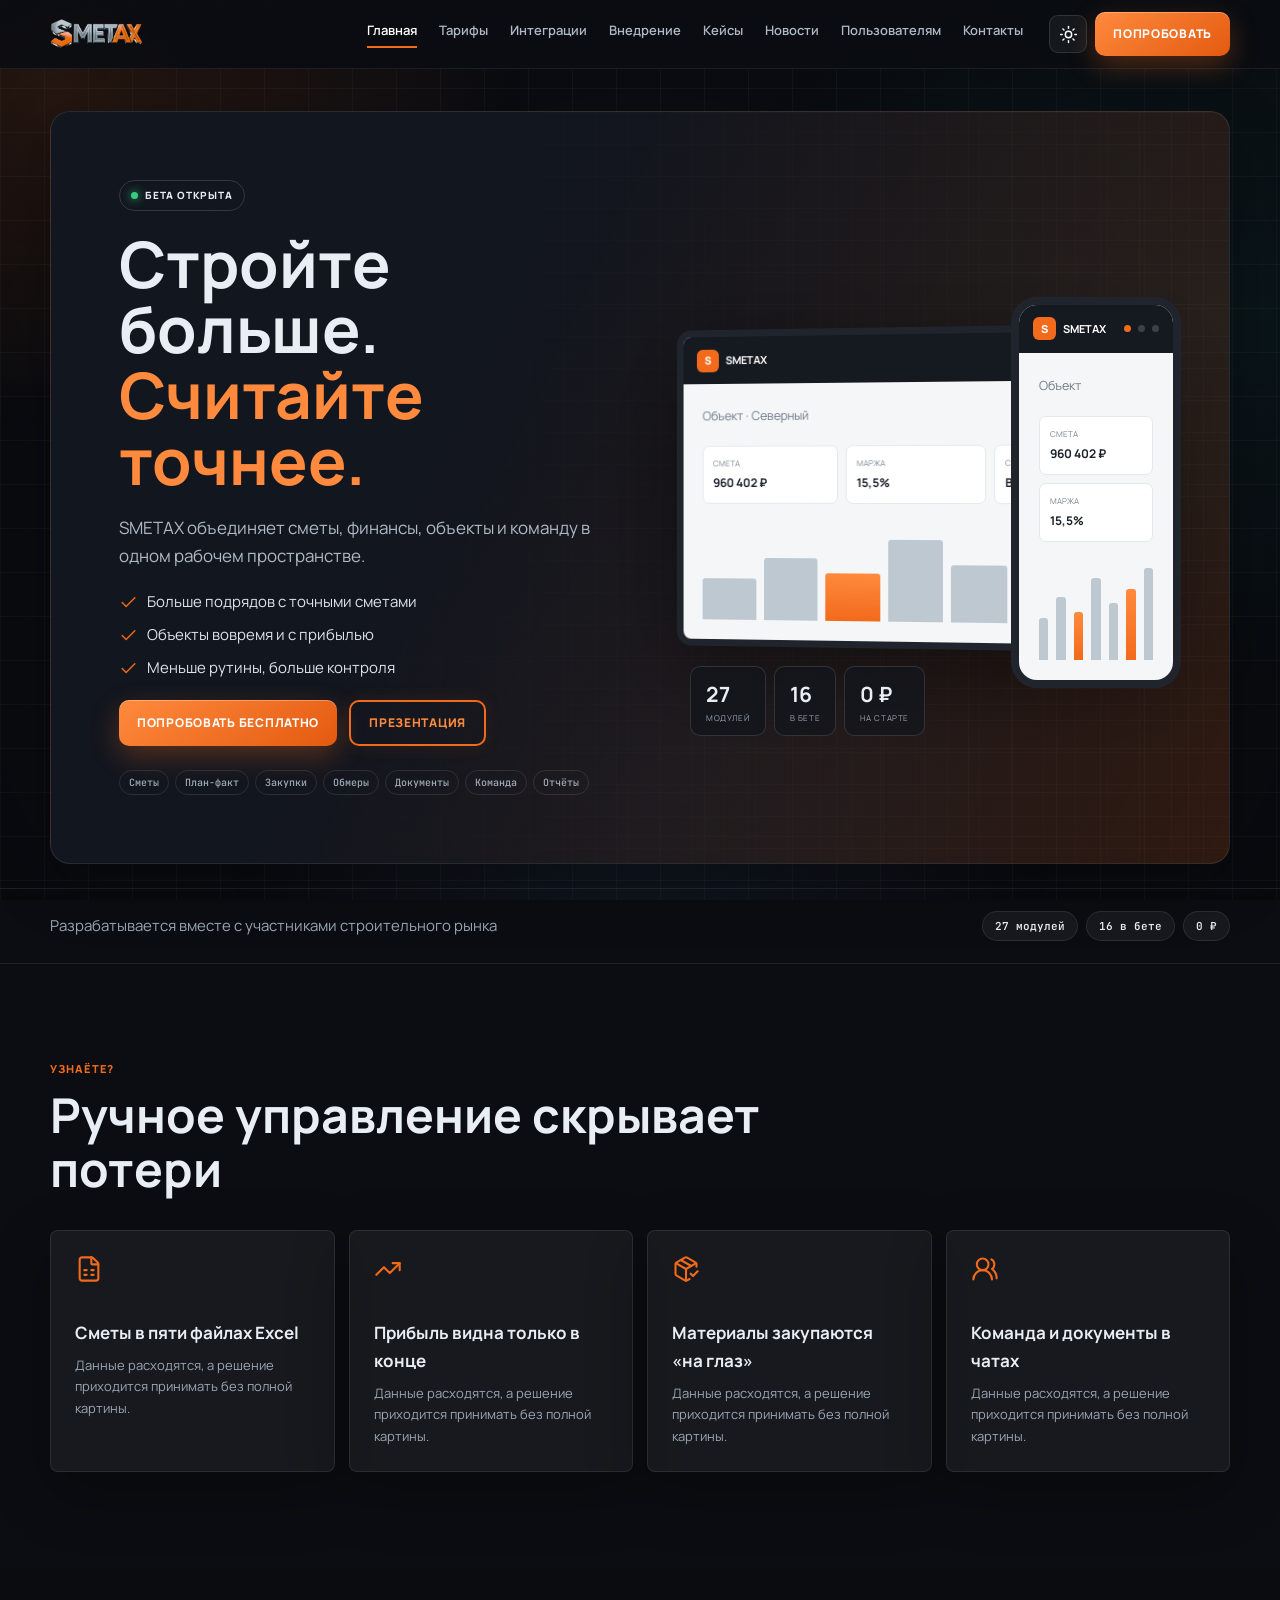
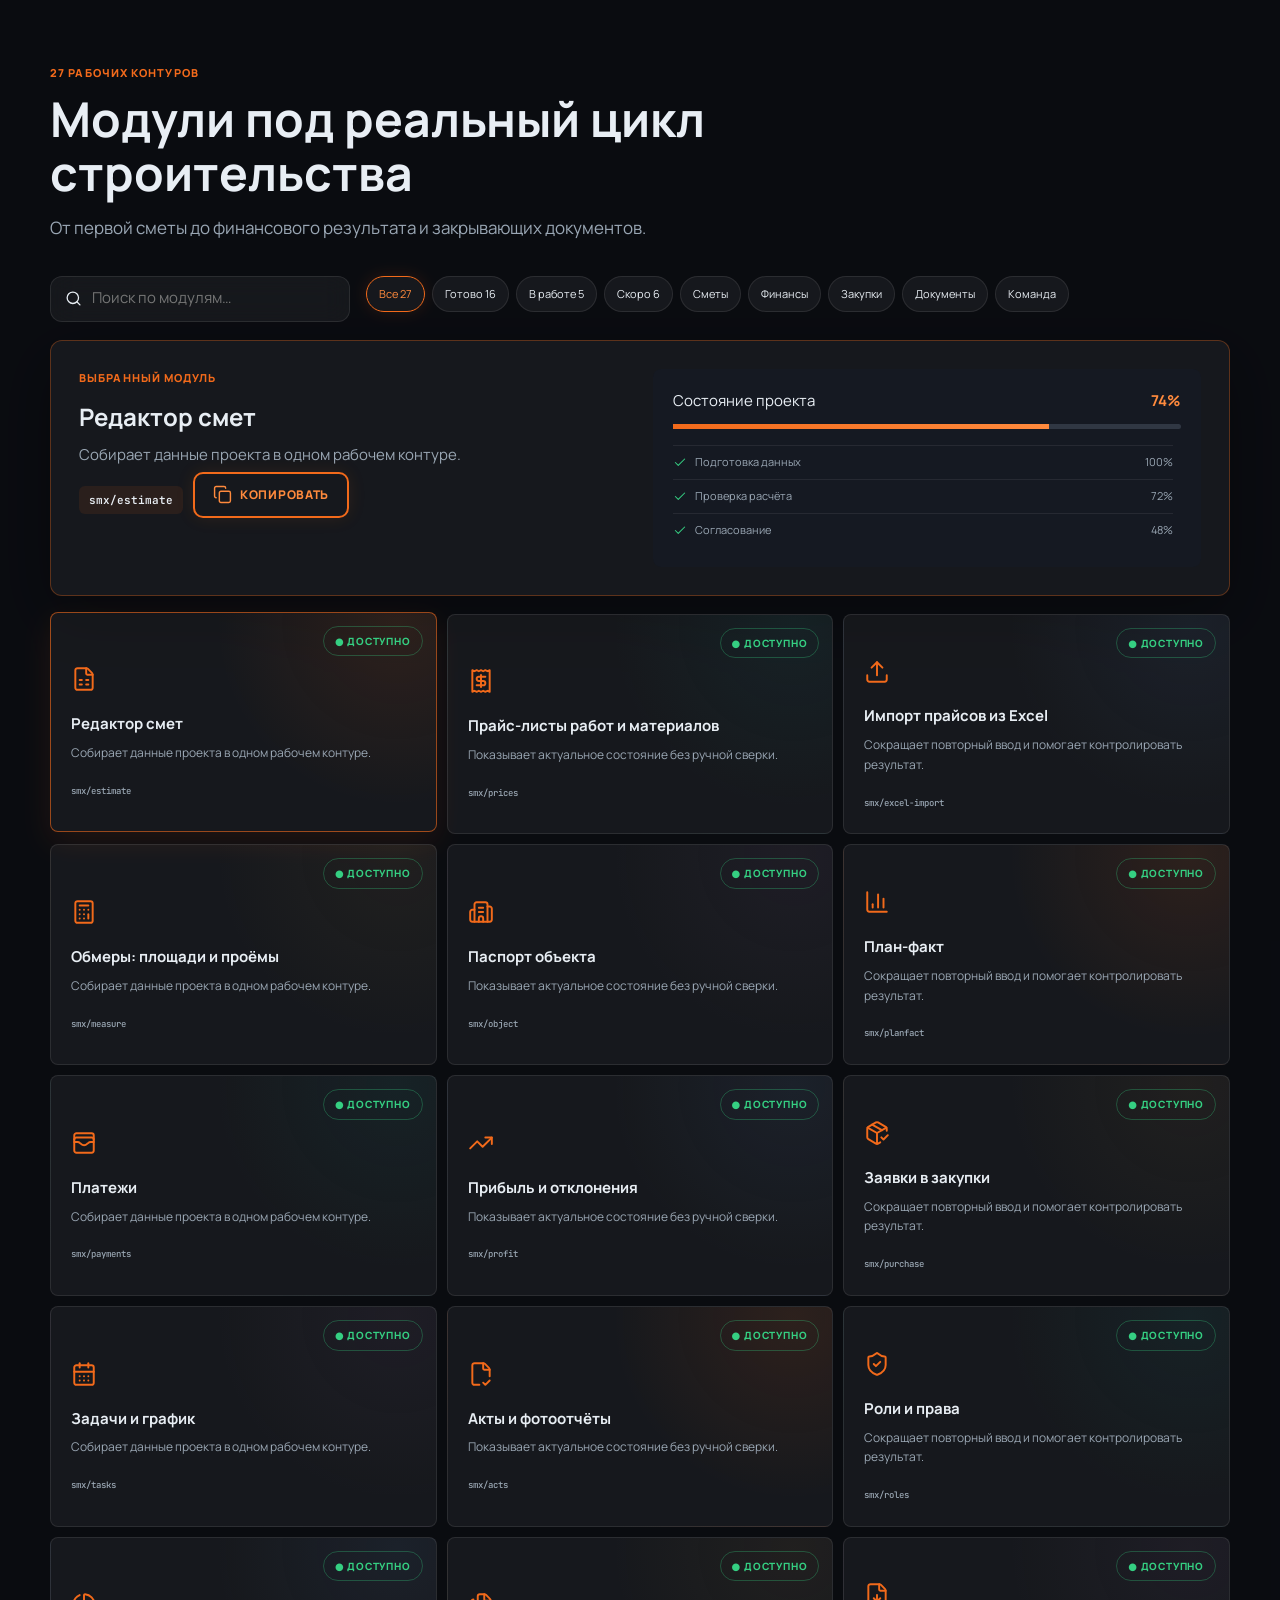
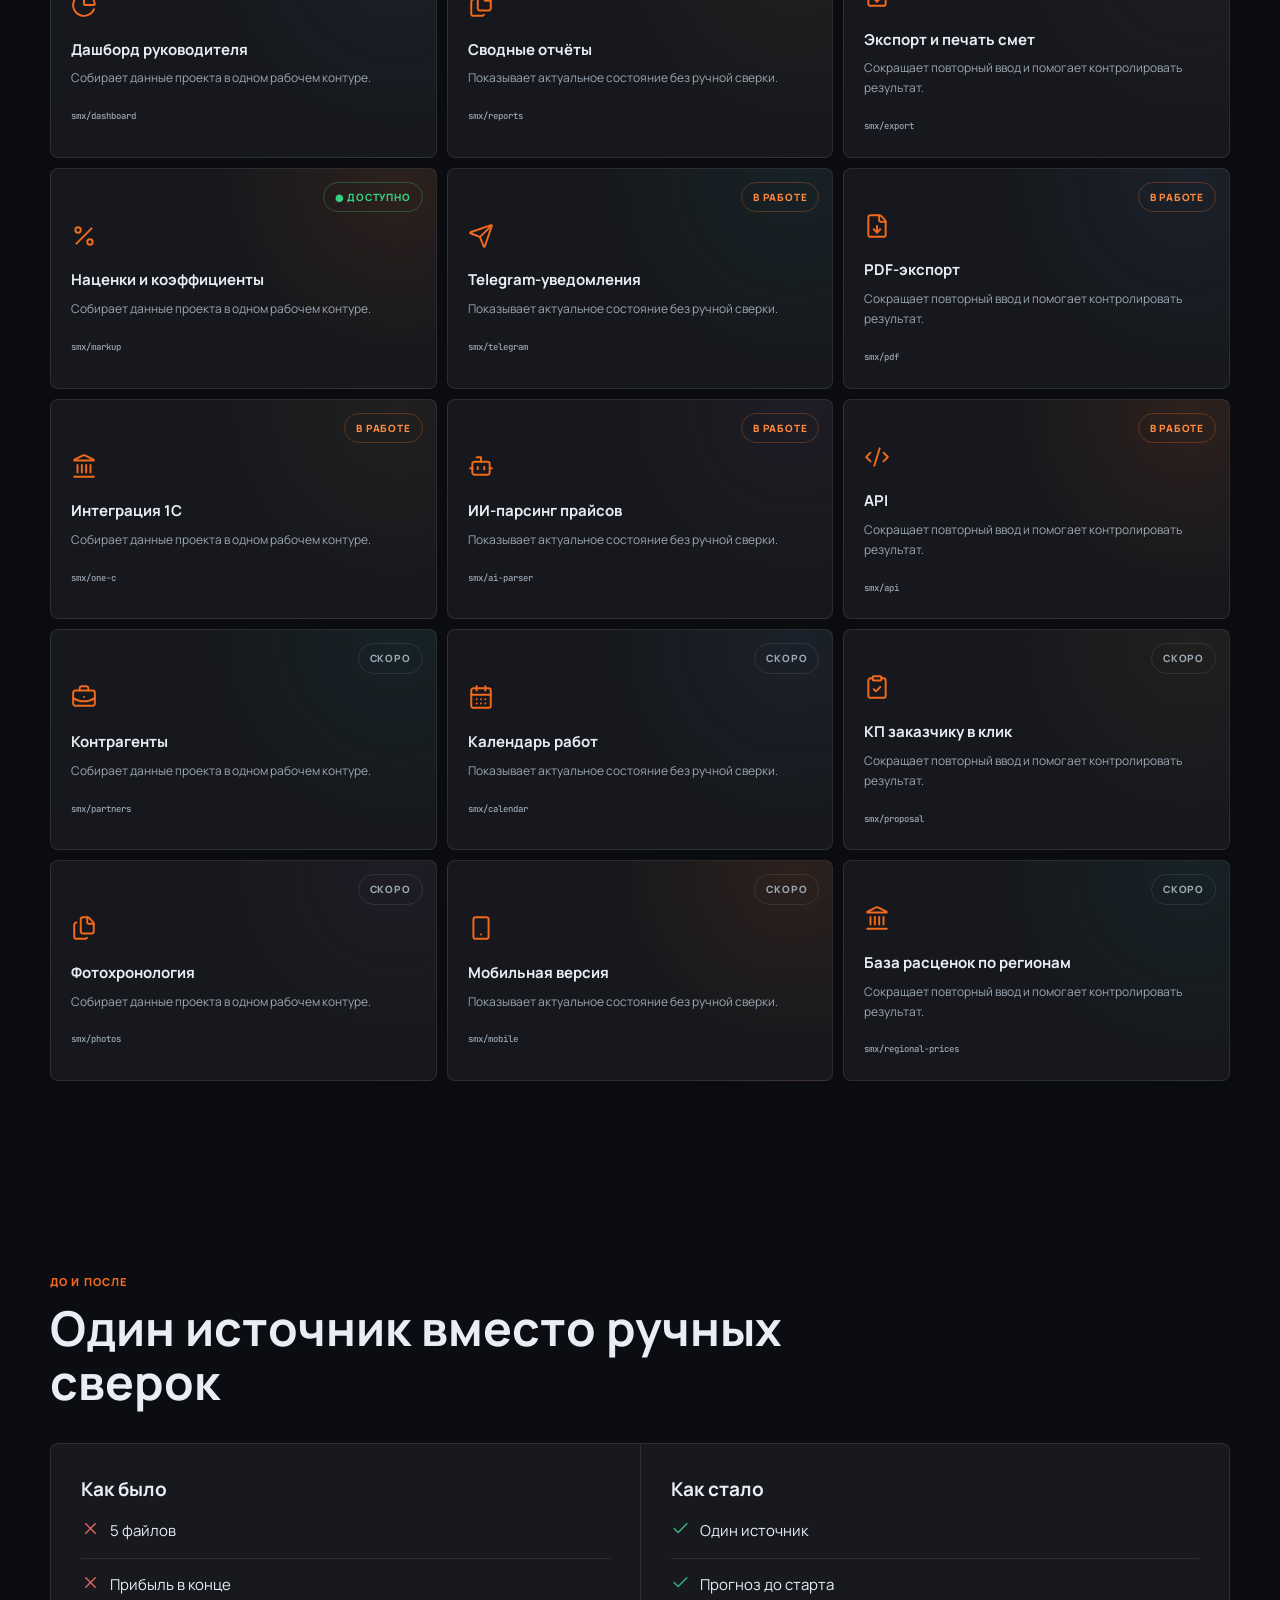
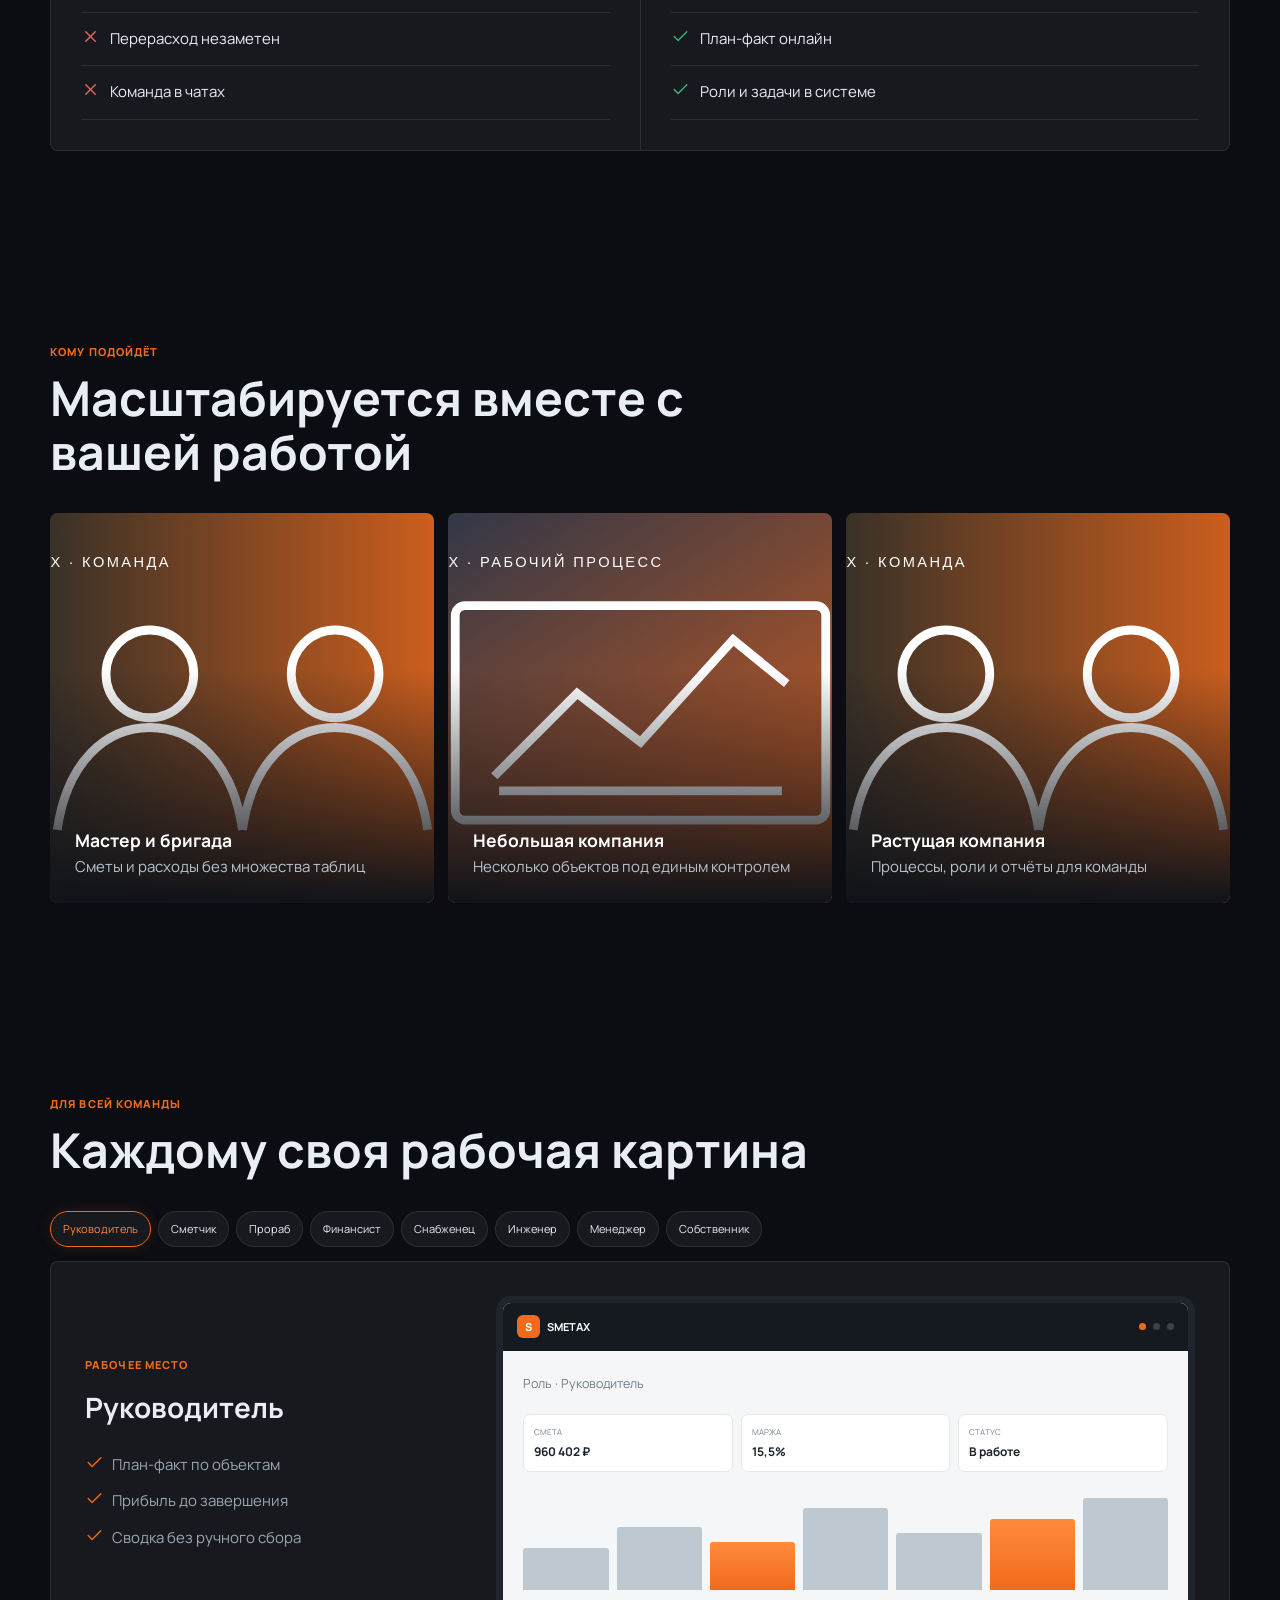
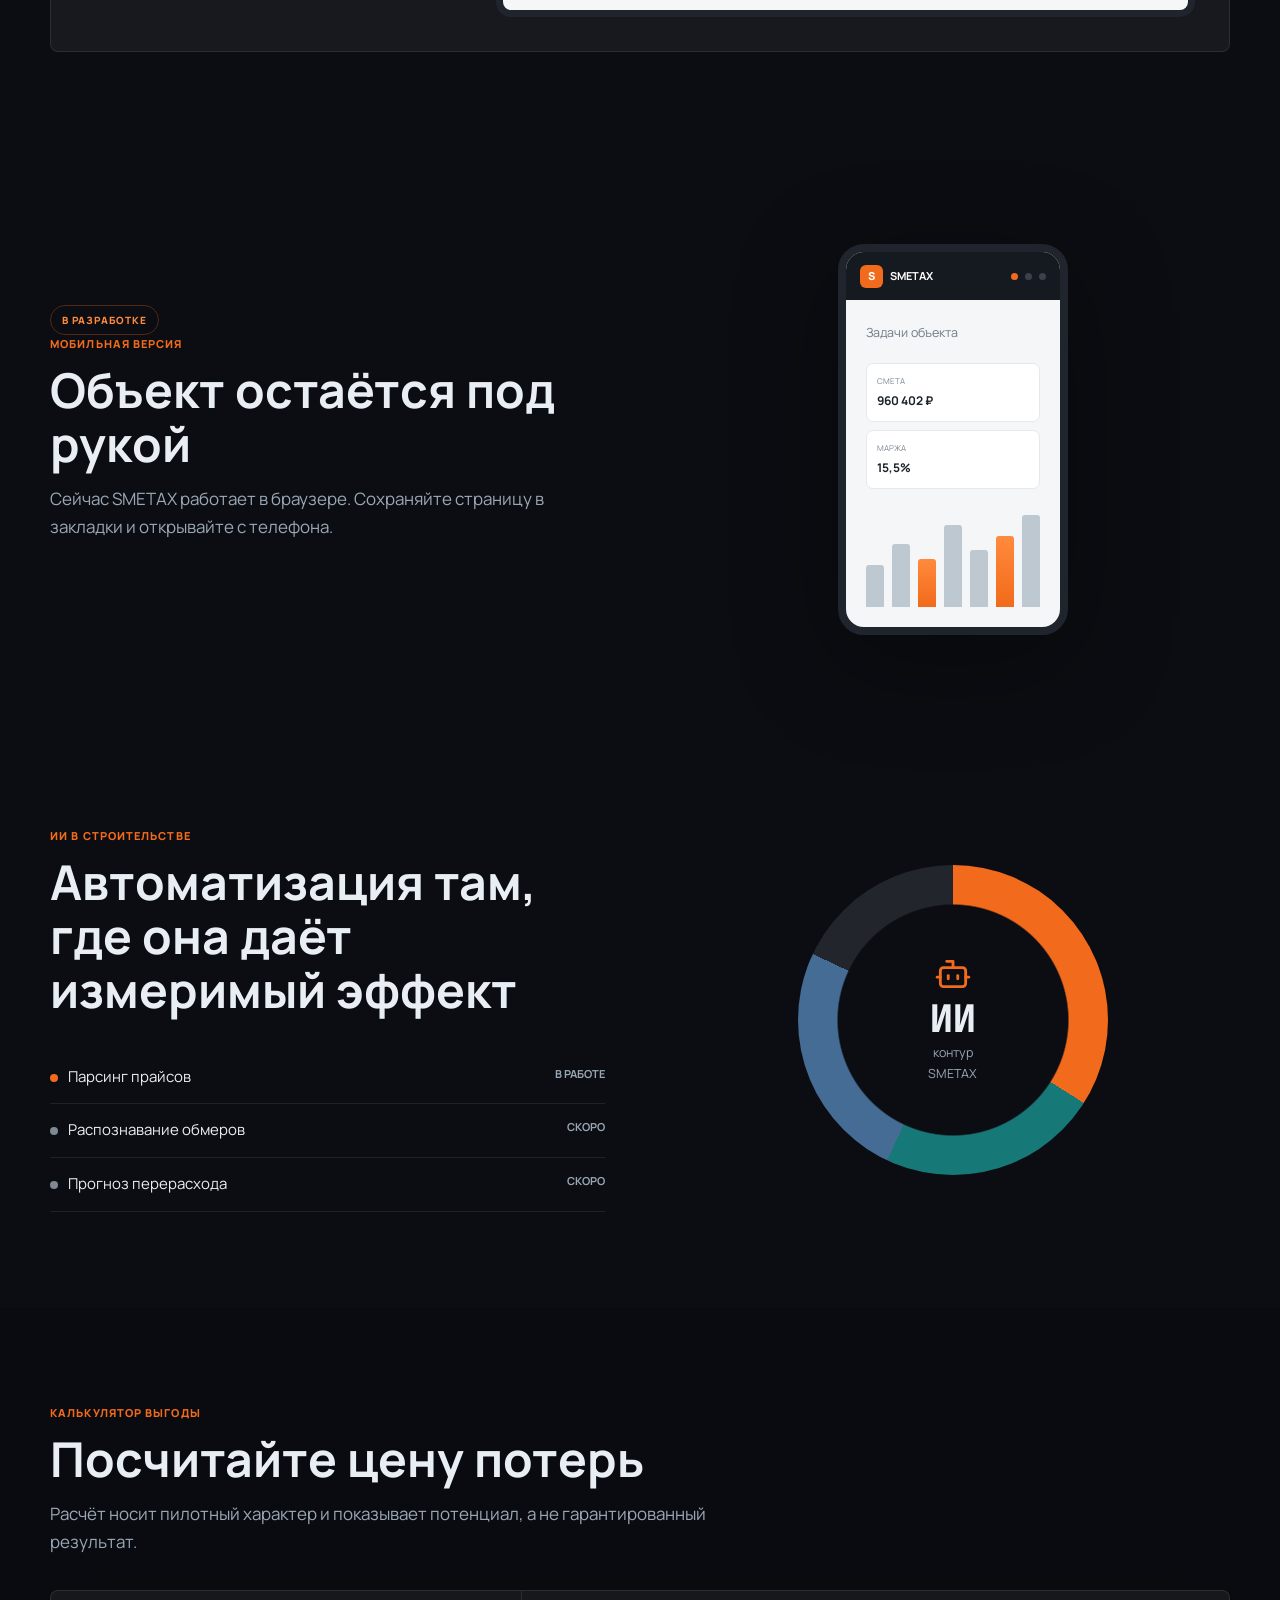
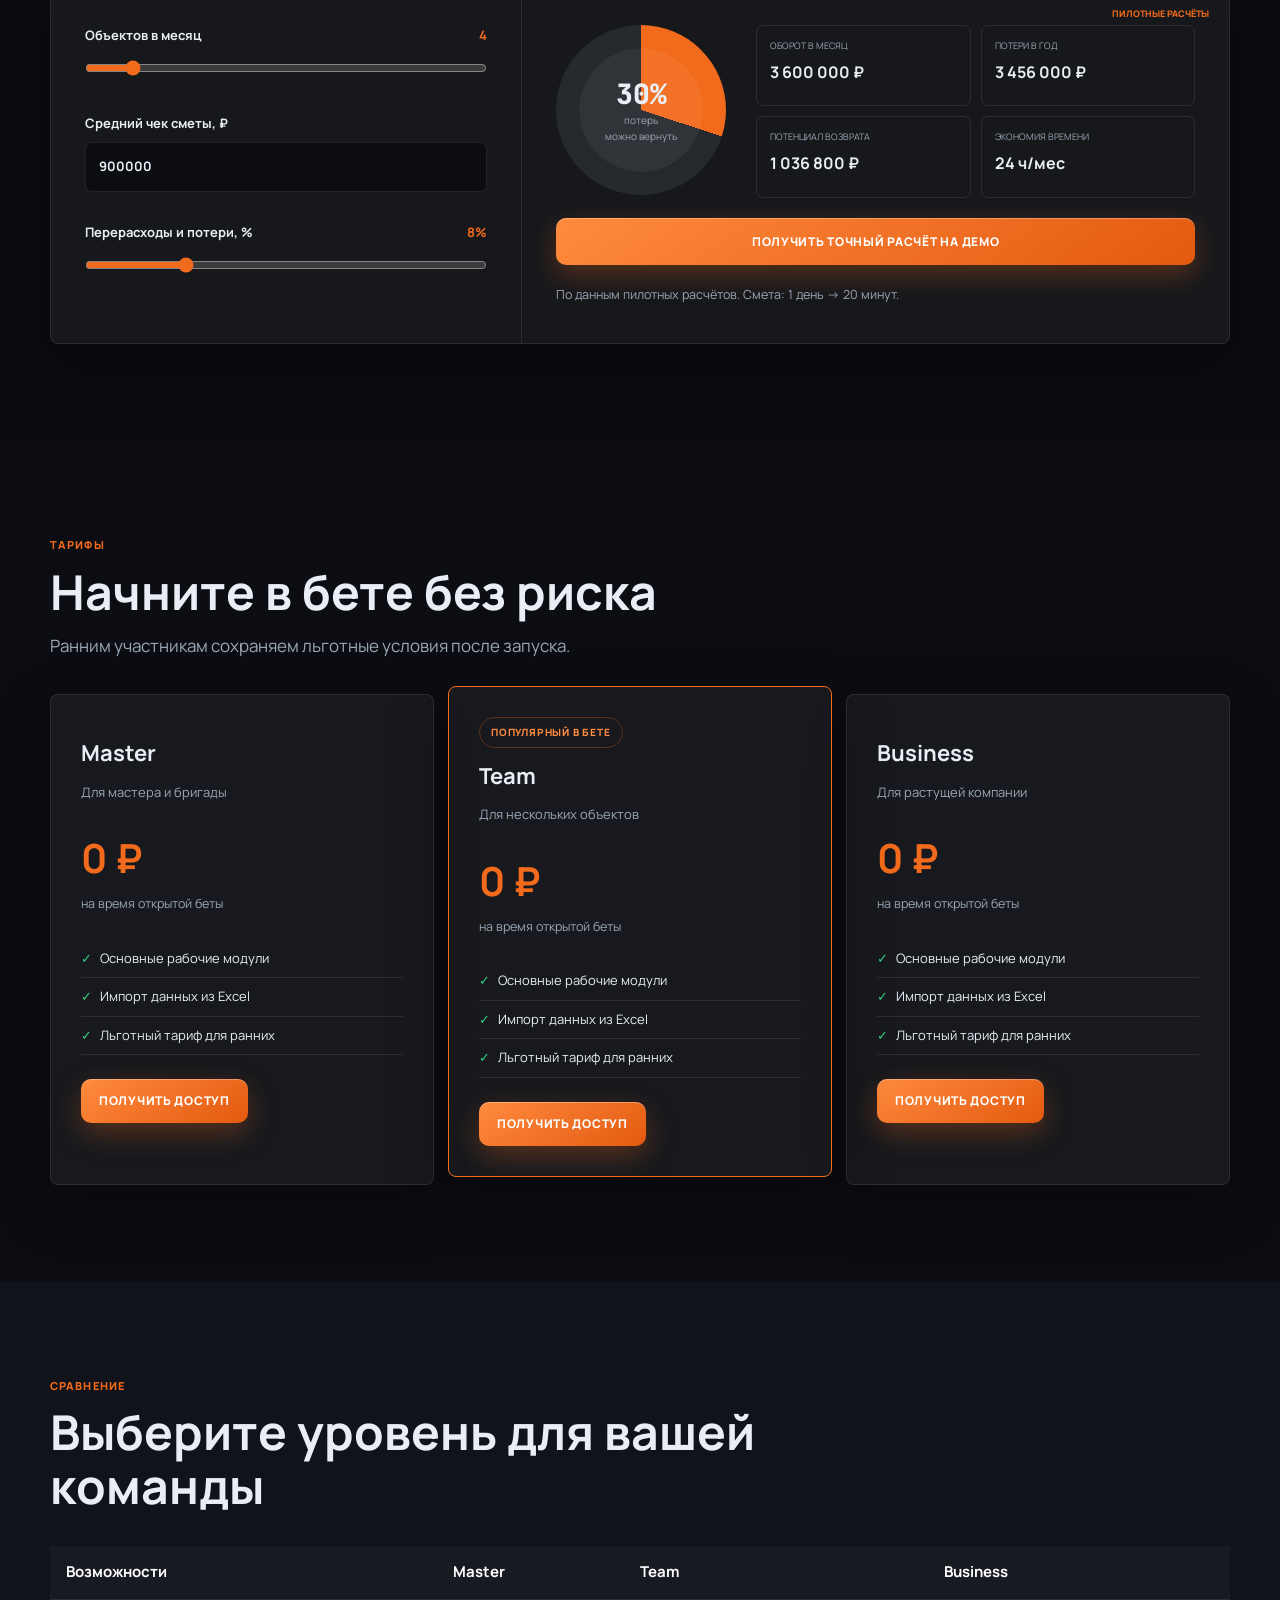
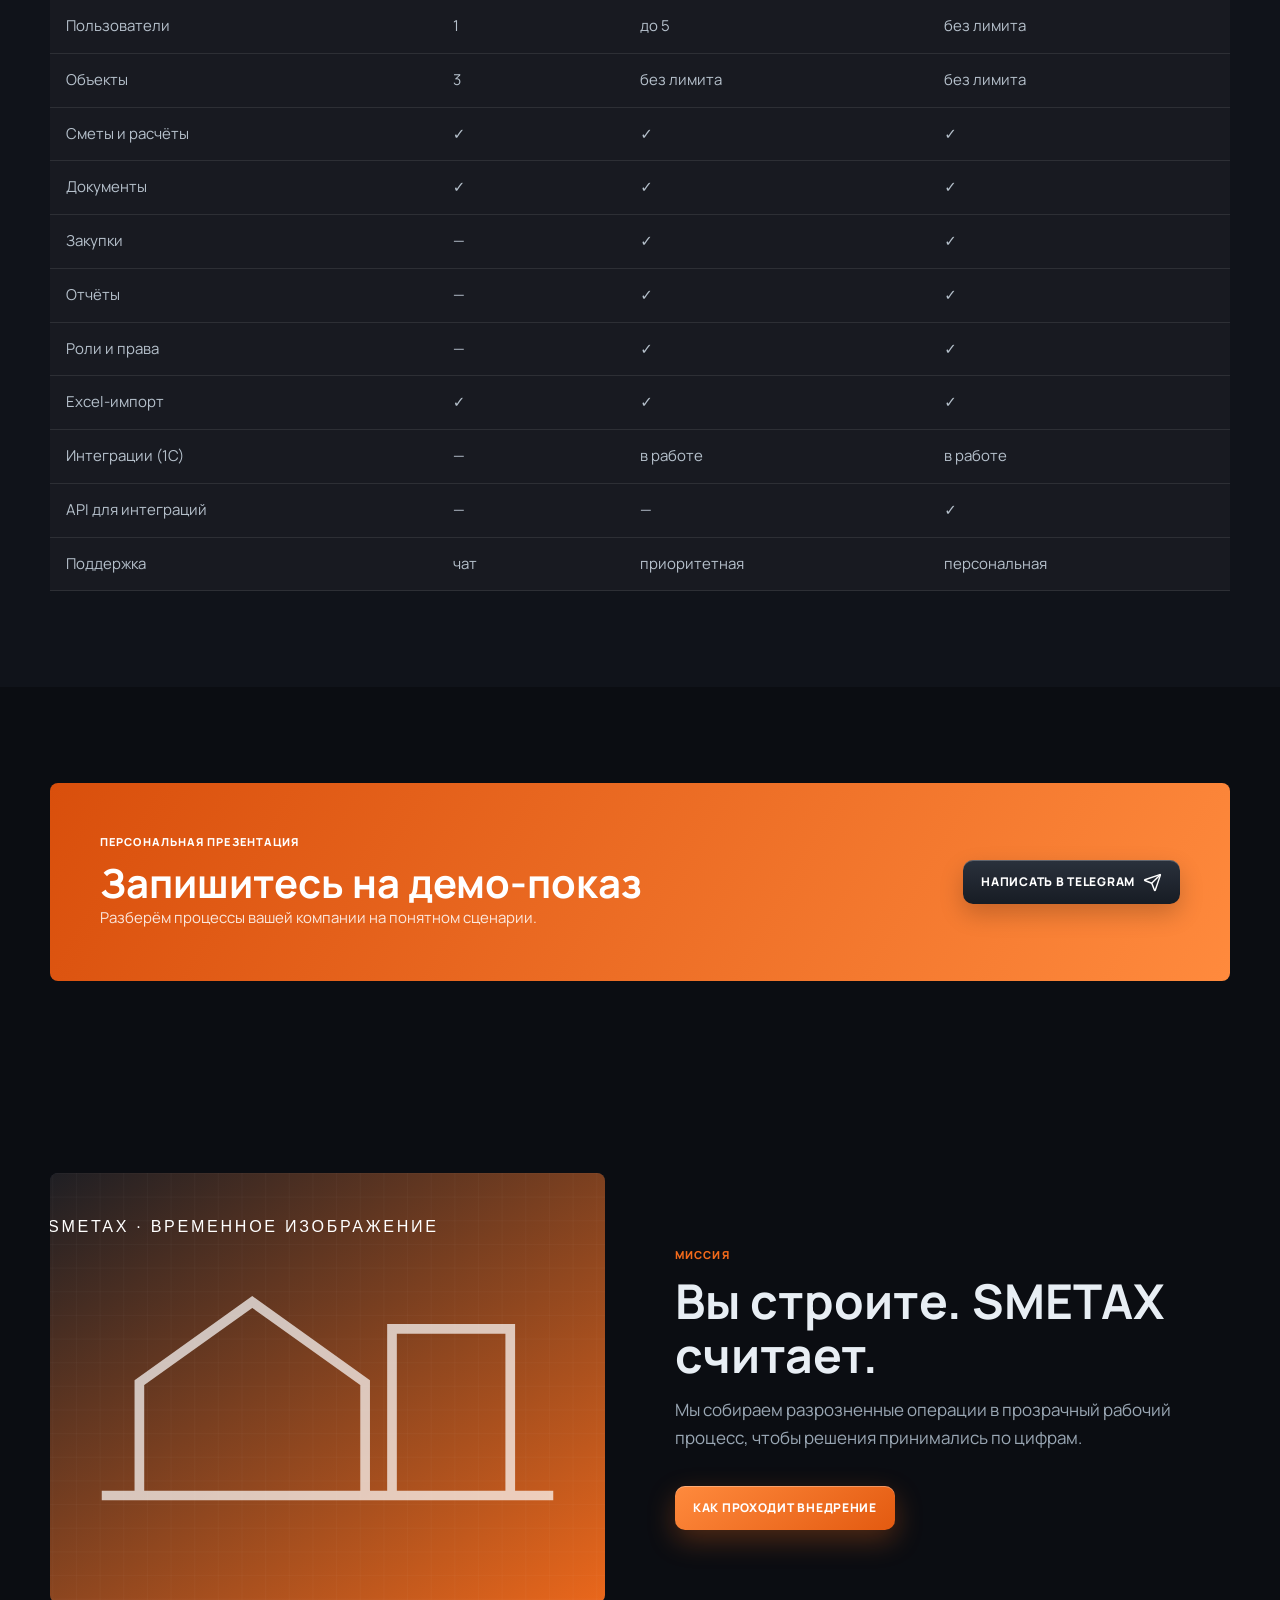
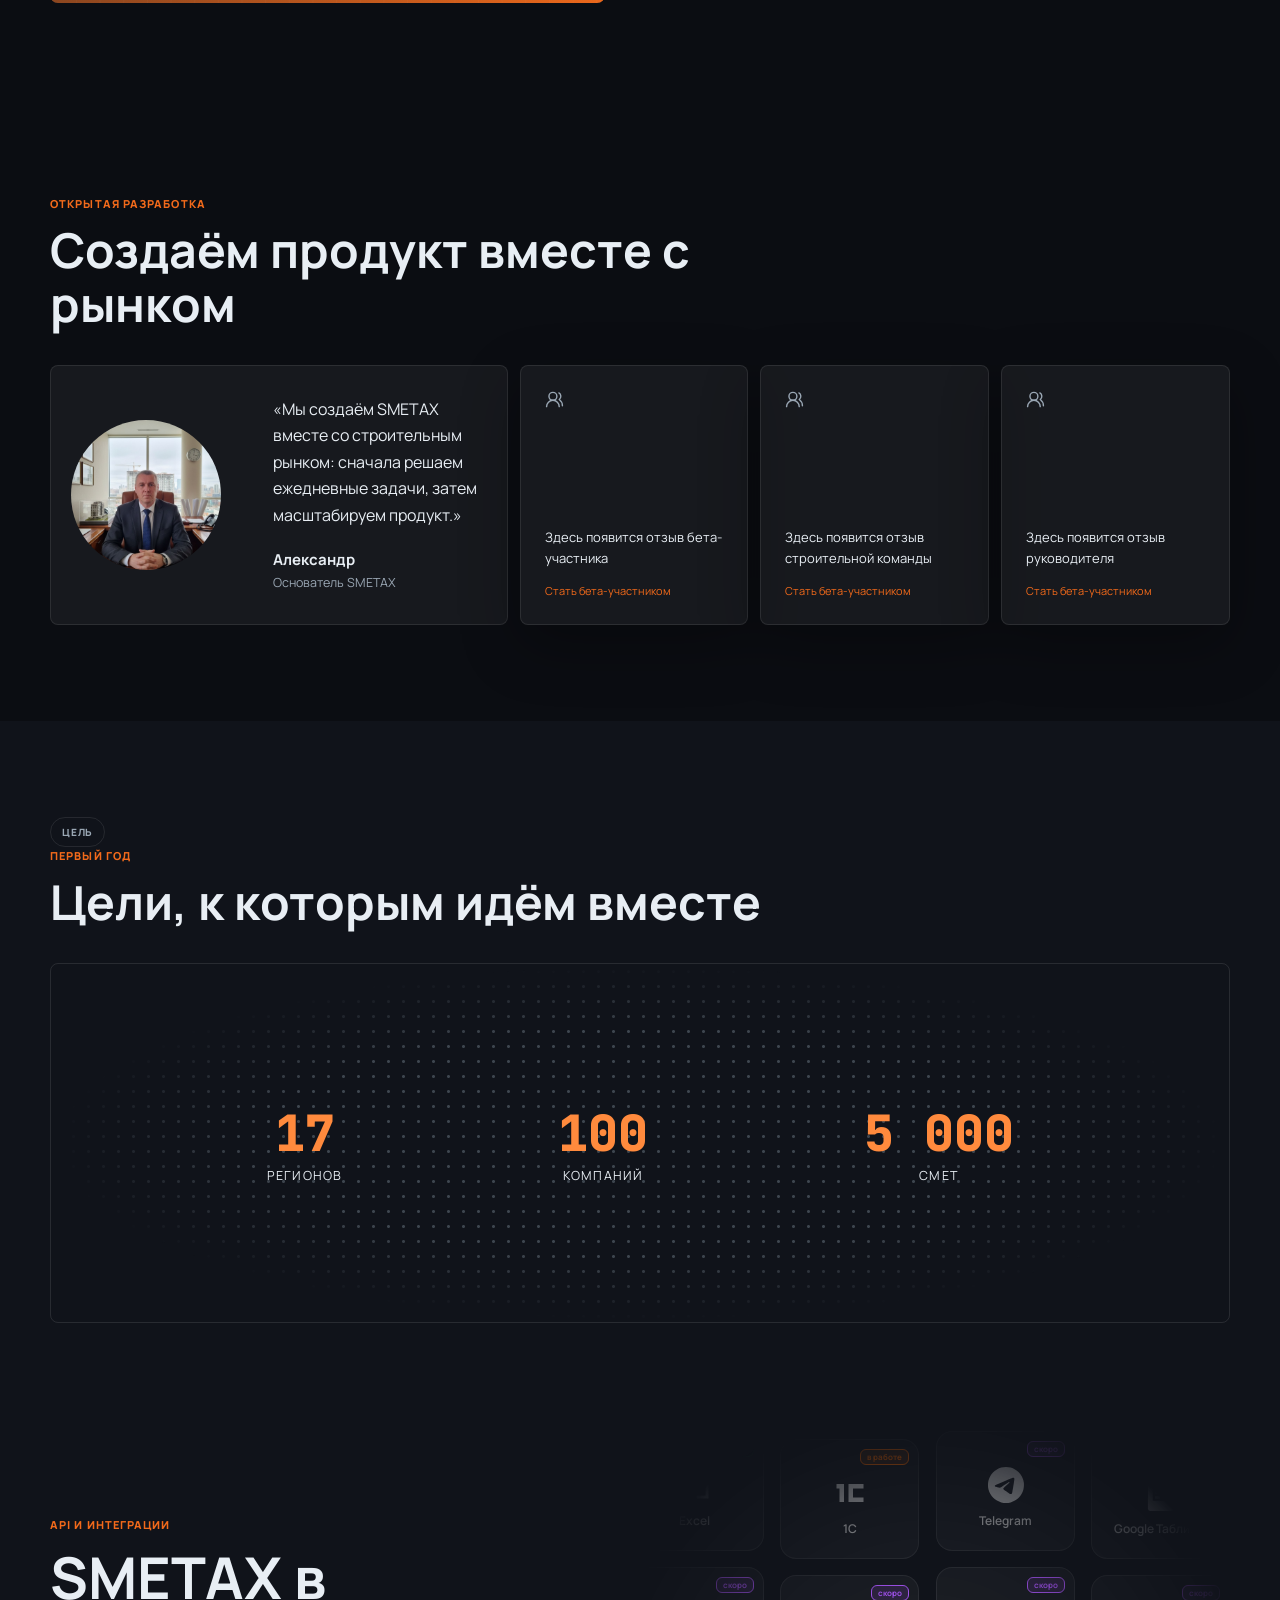
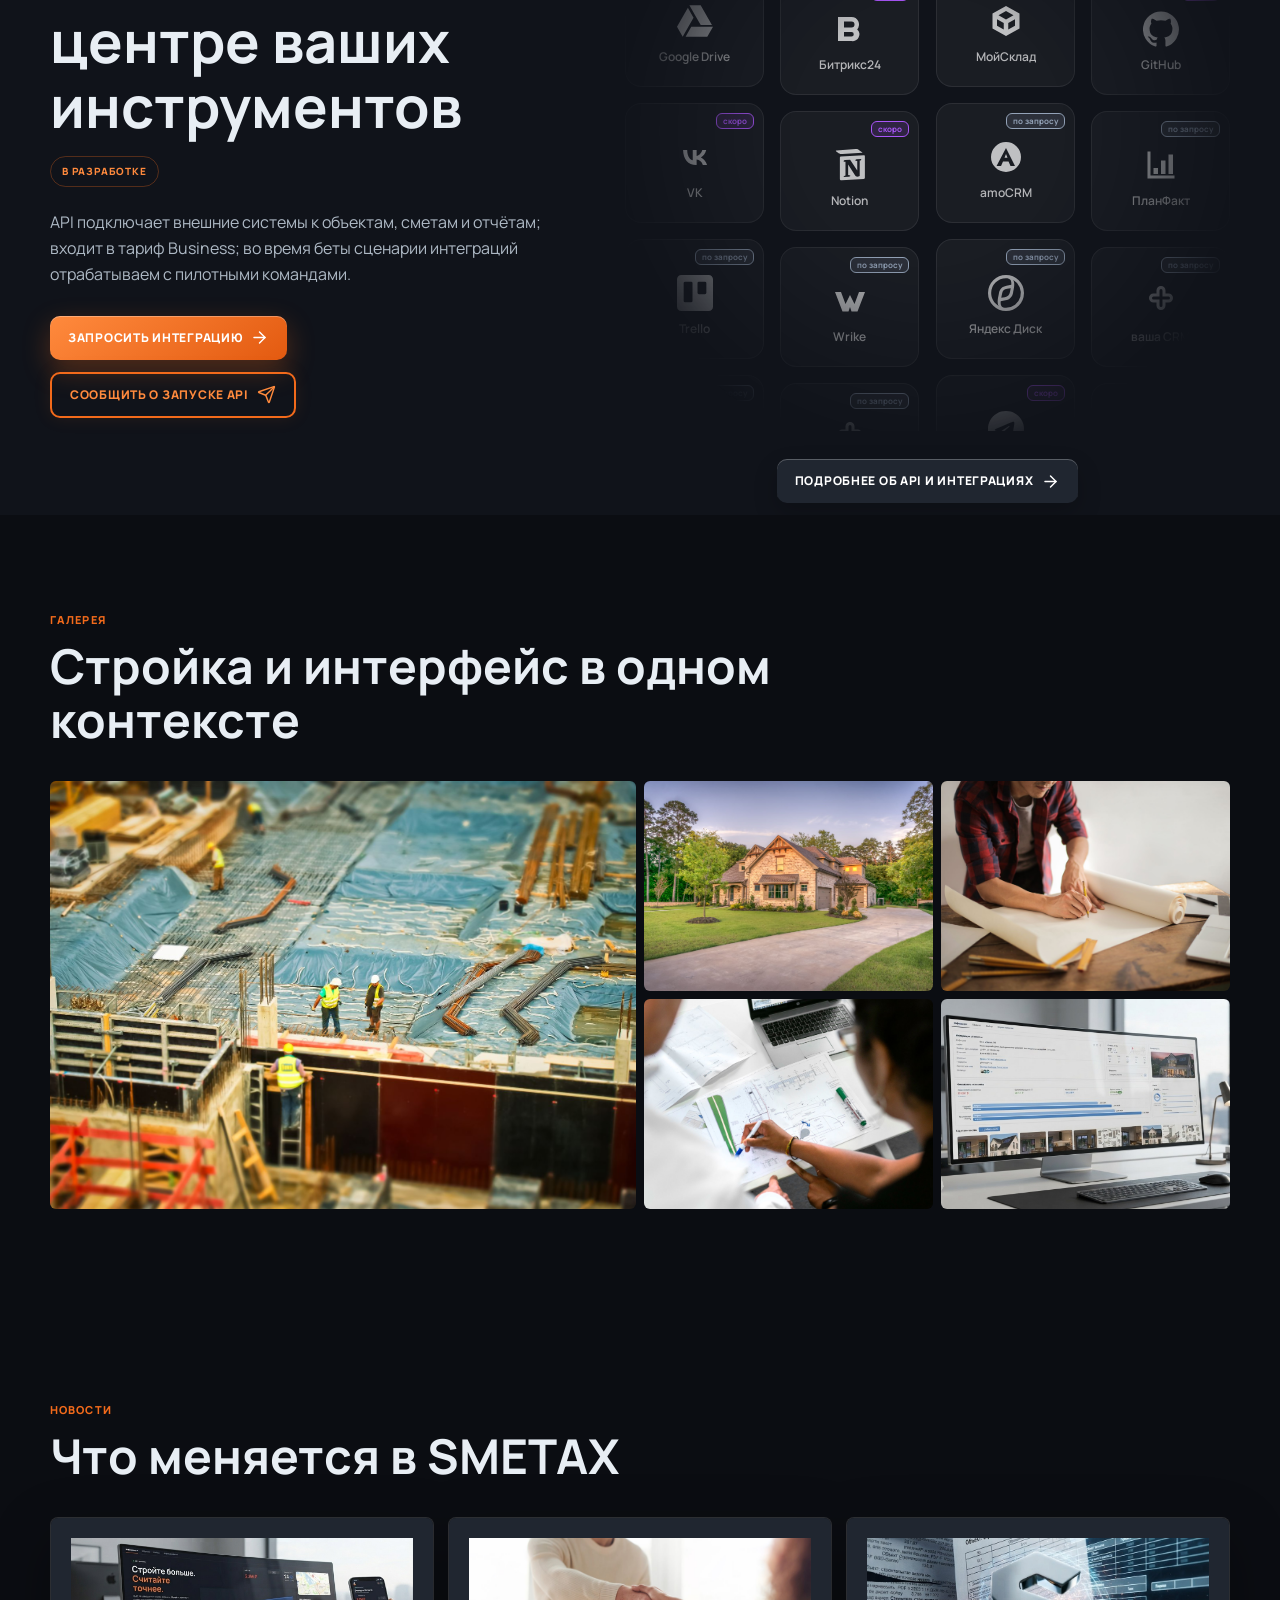
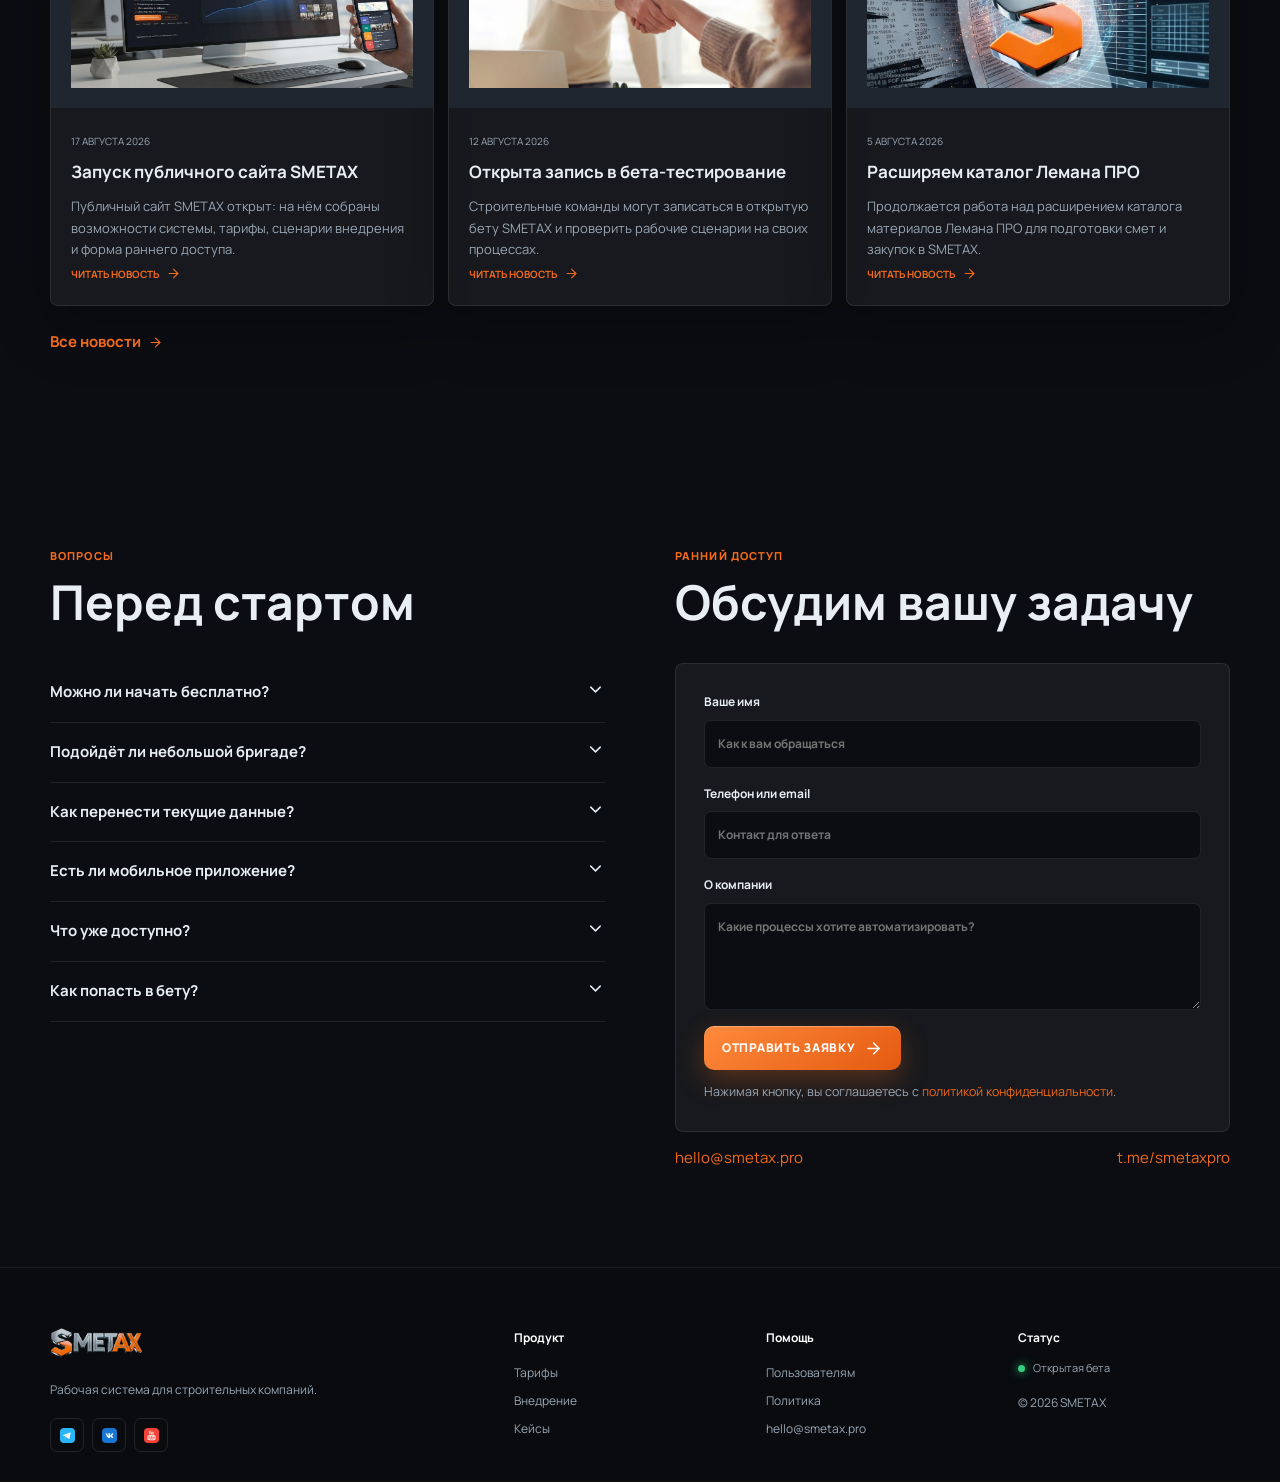
==== index.html @ 61a391f1 "Publish site content 2026-08-19 14:52:12" ====
<!doctype html>
<html lang="ru">
  <head>
    <meta charset="UTF-8" />
    <meta name="viewport" content="width=device-width, initial-scale=1.0" />
    <meta name="theme-color" content="#1a1f26" />
    <meta name="description" content="SMETAX — корпоративная система для строительных компаний: сметы, объекты, финансы, закупки и документы." />
    <meta property="og:title" content="SMETAX — корпоративная система для строительных компаний" />
    <meta property="og:description" content="Стройте больше. Считайте точнее. Сметы, финансы и объекты в одной системе." />
    <meta property="og:type" content="website" />
    <meta property="og:url" content="https://smetax.pro/" />
    <meta property="og:image" content="https://smetax.pro/logo.png" />
    <meta property="og:site_name" content="SMETAX" />
    <link rel="icon" href="/favicon.svg" type="image/svg+xml" />
    <link rel="canonical" href="https://smetax.pro/" />
    <link rel="preconnect" href="https://fonts.googleapis.com" />
    <link rel="preconnect" href="https://fonts.gstatic.com" crossorigin />
    <link href="https://fonts.googleapis.com/css2?family=Manrope:wght@400;500;600;700;800&display=swap" rel="stylesheet" />
    <title>SMETAX — корпоративная система для строительных компаний</title>
    <script type="module" crossorigin src="/assets/index-By9F1LJY.js"></script>
    <link rel="stylesheet" crossorigin href="/assets/index-D3Fm_uUP.css">
  </head>
  <body>
    <div id="root"></div>
  </body>
</html>
---- assets/index-D3Fm_uUP.css ----
@import"https://fonts.googleapis.com/css2?family=JetBrains+Mono:wght@500;600&family=Manrope:wght@400;500;600;700;800&display=swap";.section.integrations-band{padding:12px 0}.wall-wrap{min-width:0;display:flex;flex-direction:column;align-items:center;gap:28px}.integration-wall{width:100%;height:600px;display:grid;grid-template-columns:repeat(4,minmax(0,1fr));gap:16px;overflow:hidden;-webkit-mask-image:radial-gradient(ellipse at center,#000 30%,transparent 78%);mask-image:radial-gradient(ellipse at center,#000 30%,transparent 78%)}.wall-mobile{display:none}.wall-column{min-width:0;overflow:hidden}.wall-track{width:100%;display:flex;flex-direction:column;gap:16px;will-change:transform;animation-duration:var(--wall-duration);animation-timing-function:linear;animation-iteration-count:infinite}.wall-up .wall-track{animation-name:wall-scroll-up}.wall-down .wall-track{animation-name:wall-scroll-down;transform:translateY(-50%)}.wall-column:hover .wall-track{animation-play-state:paused}.wall-card{position:relative;height:120px;flex:0 0 120px;display:flex;flex-direction:column;align-items:center;justify-content:center;gap:10px;min-width:0;padding:25px 8px 12px;border:1px solid rgba(255,255,255,.08);border-radius:16px;background:#ffffff0b;cursor:default;transition:border-color .3s,background .3s,box-shadow .3s,transform .3s}.wall-card:hover{z-index:2;border-color:#ff6b00;background:#ffffff14;box-shadow:0 0 20px #ff6b0029;transform:scale(1.02)}.wall-card img{width:36px;height:36px;object-fit:contain;filter:grayscale(1);opacity:.72;transition:opacity .3s}.wall-card:hover img{opacity:1}.wall-card b{max-width:100%;overflow:hidden;color:#ffffffad;font-size:12px;font-weight:600;line-height:1.25;text-align:center;text-overflow:ellipsis;white-space:nowrap}.wall-card small{position:absolute;top:9px;right:9px;max-width:calc(100% - 18px);padding:3px 6px;overflow:hidden;border:1px solid currentColor;border-radius:6px;font-size:8px;font-weight:700;line-height:1;text-overflow:ellipsis;white-space:nowrap}.wall-card.status-доступно small{color:#22c55e;background:#22c55e26}.wall-card.status-в-работе small{color:#ff6b00;background:#ff6b0026}.wall-card.status-скоро small{color:#a855f7;background:#a855f726}.wall-card.status-по-запросу small{color:#94a3b8;background:#94a3b826}@keyframes wall-scroll-up{0%{transform:translateY(0)}to{transform:translateY(-50%)}}@keyframes wall-scroll-down{0%{transform:translateY(-50%)}to{transform:translateY(0)}}@media(max-width:767px){.integration-wall{height:560px;grid-template-columns:repeat(2,minmax(0,1fr));gap:10px}.wall-desktop{display:none}.wall-mobile{display:grid}.wall-track{gap:10px}.wall-card{height:110px;flex-basis:110px;border-radius:12px}.wall-card img{width:32px;height:32px}.wall-card b{font-size:11px}}@media(prefers-reduced-motion:reduce){.wall-track{animation:none!important;transform:none!important;will-change:auto}}:root{--bg:#0b0d12;--card:rgba(255,255,255,.05);--tx:#e8eef4;--mut:#9aa7b4;--line:rgba(255,255,255,.09);--or:#f26a1b;--or2:#ff8a3d;--blob1:rgba(242,106,27,.14);--blob2:rgba(23,120,120,.12);--blob3:rgba(60,90,130,.15);--grid:rgba(255,255,255,.035);--shadow:0 20px 60px rgba(0,0,0,.3);--mono:"JetBrains Mono",ui-monospace,monospace;color-scheme:dark}:root[data-theme=light]{--bg:#f6f7fb;--card:#fff;--tx:#1c232b;--mut:#5f6b7a;--line:rgba(20,25,35,.11);--blob1:rgba(238,126,56,.14);--blob2:rgba(60,180,170,.12);--blob3:rgba(78,130,180,.12);--grid:rgba(20,25,35,.04);--shadow:0 20px 55px rgba(35,46,62,.1);color-scheme:light}*{box-sizing:border-box;margin:0;padding:0}html{scroll-behavior:smooth}body{font:400 15px/1.65 Manrope,system-ui,sans-serif;background-color:var(--bg);color:var(--tx);overflow-x:hidden}body:before,body:after{content:"";position:fixed;inset:0;pointer-events:none;z-index:-2}body:before{background:radial-gradient(700px 500px at 4% 10%,var(--blob1),transparent 68%),radial-gradient(760px 560px at 94% 34%,var(--blob2),transparent 68%),radial-gradient(600px 520px at 50% 90%,var(--blob3),transparent 70%),linear-gradient(var(--grid) 1px,transparent 1px),linear-gradient(90deg,var(--grid) 1px,transparent 1px);background-size:auto,auto,auto,44px 44px,44px 44px;animation:breathe 12s ease-in-out infinite}body:after{z-index:-1;background:radial-gradient(circle at center,transparent 45%,rgba(0,0,0,.25) 120%)}a{color:inherit;text-decoration:none}button,input,textarea{font:inherit}button{color:inherit}svg{width:19px;height:19px;stroke-width:1.8}.wrap{width:min(1180px,calc(100% - 48px));margin:auto}.section{padding:96px 0;position:relative}.reveal{opacity:0;transform:translateY(28px);transition:opacity .7s,transform .7s}.reveal.visible{opacity:1;transform:none}.overline{display:block;color:var(--or);font-size:11px;font-weight:800;letter-spacing:.1em;text-transform:uppercase;margin-bottom:10px}.section-title{max-width:760px;margin-bottom:34px}.section-title h2,h2{font-size:clamp(32px,4vw,48px);line-height:1.12;letter-spacing:0}.section-title p,.page-hero p{color:var(--mut);font-size:17px;margin-top:14px;max-width:680px}.header{position:sticky;top:0;z-index:100;background:#0b0d12e6;border-bottom:1px solid rgba(255,255,255,.08);-webkit-backdrop-filter:blur(18px);backdrop-filter:blur(18px)}.header-in{height:68px;display:flex;align-items:center;gap:26px}.logo img{height:30px;display:block}.header nav{display:flex;gap:22px;margin-left:auto}.header nav a{color:#aeb9c5;font-size:13px;font-weight:600}.header nav a:hover,.header nav a.active{color:#fff}.header nav a.active:after{content:"";display:block;height:2px;background:var(--or);margin-top:5px}.header-tools{display:flex;align-items:center;gap:8px}.icon-btn{width:38px;height:38px;border:1px solid rgba(255,255,255,.12);background:#ffffff0d;border-radius:9px;color:#fff;display:grid;place-items:center;cursor:pointer}.menu{display:none}.btn-solid,.btn-outline{min-height:44px;border-radius:10px;padding:11px 18px;display:inline-flex;align-items:center;justify-content:center;gap:8px;border:0;cursor:pointer;font-weight:800;font-size:12px;letter-spacing:.06em;text-transform:uppercase;box-shadow:inset 0 1px #ffffff40,0 10px 24px #0003;transition:.2s}.btn-solid{color:#fff;background:linear-gradient(#2a313c,#171c24)}.btn-orange{background:linear-gradient(145deg,var(--or2),#e35a10);box-shadow:inset 0 1px #ffffff4d,0 10px 28px #f26a1b4d}.btn-outline{color:var(--or2);background:transparent;border:2px solid var(--or);box-shadow:0 0 18px #f26a1b1a}.btn-solid:hover,.btn-outline:hover{transform:translateY(-2px)}.btn-outline:hover{background:#f26a1b1a}.hero{padding:42px 0 24px}.hero-card{min-height:680px;border:1px solid var(--line);border-radius:20px;padding:68px;display:grid;grid-template-columns:1.02fr .98fr;align-items:center;gap:40px;background:linear-gradient(115deg,#12161f 35%,#f26a1b29);box-shadow:var(--shadow);overflow:hidden;position:relative;color:#e8eef4}.hero-card:after{content:"";position:absolute;inset:0;background-image:linear-gradient(rgba(255,255,255,.025) 1px,transparent 1px),linear-gradient(90deg,rgba(255,255,255,.025) 1px,transparent 1px);background-size:32px 32px;-webkit-mask-image:linear-gradient(90deg,transparent,black);mask-image:linear-gradient(90deg,transparent,black);pointer-events:none}.pill,.badge{display:inline-flex;align-items:center;gap:7px;border-radius:99px;padding:6px 11px;text-transform:uppercase;font-size:10px;font-weight:800;letter-spacing:.08em;border:1px solid rgba(255,255,255,.14)}.pill i,.status i{width:7px;height:7px;border-radius:50%;background:#35cf82;box-shadow:0 0 10px #35cf82}.hero h1{font-size:clamp(46px,5vw,64px);line-height:1.03;margin:20px 0;letter-spacing:0}.hero h1 span{display:block}.hero h1 .accent{color:var(--or2)}.hero-copy>p{color:#aeb9c5;font-size:17px;max-width:530px}.hero-copy ul{list-style:none;margin:20px 0}.hero-copy li{display:flex;gap:9px;align-items:center;margin:8px 0;color:#dce3ea}.hero-copy li svg{color:var(--or)}.actions{display:flex;gap:12px;flex-wrap:wrap}.feature-pills{display:flex;gap:6px;flex-wrap:wrap;margin-top:24px}.feature-pills span{font:500 10px var(--mono);padding:5px 9px;border:1px solid rgba(255,255,255,.1);border-radius:99px;color:#9eabb7}.hero-visual{position:relative;min-height:500px;display:grid;align-items:center}.laptop{transform:perspective(1100px) rotateY(-6deg);filter:drop-shadow(0 28px 50px rgba(0,0,0,.45));z-index:1}.phone-wrap{position:absolute;right:-20px;bottom:50px;width:170px;z-index:2}.product-mock{background:#f4f6f8;color:#1c232b;border:7px solid #20252d;border-radius:15px;overflow:hidden;min-height:310px}.product-mock.phone{border-radius:26px;min-height:340px;border-width:8px}.mock-head{height:48px;background:#151920;color:#fff;display:flex;align-items:center;gap:7px;padding:0 14px;font-size:11px}.mock-head i{width:7px;height:7px;background:#3a414b;border-radius:50%}.mock-head i:first-of-type{margin-left:auto;background:var(--or)}.mock-brand{width:23px;height:23px;background:var(--or);border-radius:6px;display:grid;place-items:center;font-weight:900}.mock-content{padding:20px}.mock-content>small{color:#707c88}.mock-kpis{display:grid;grid-template-columns:repeat(3,1fr);gap:8px;margin:18px 0}.mock-kpis span{padding:10px;background:#fff;border:1px solid #e5e9ed;border-radius:7px}.mock-kpis small,.mock-kpis b{display:block}.mock-kpis small{font-size:8px;text-transform:uppercase;color:#7a8692}.mock-kpis b{font-size:12px;margin-top:4px}.phone .mock-kpis{grid-template-columns:1fr}.phone .mock-kpis span:nth-child(3){display:none}.bars{height:100px;display:flex;align-items:flex-end;gap:8px}.bars i{flex:1;background:#bec8d1;border-radius:3px 3px 0 0}.bars i:nth-child(3n){background:linear-gradient(var(--or2),var(--or))}.hero-stats{display:flex;gap:8px;position:absolute;bottom:2px;left:20px;z-index:3}.hero-stats span{background:#14171dd1;border:1px solid rgba(255,255,255,.12);-webkit-backdrop-filter:blur(10px);backdrop-filter:blur(10px);padding:10px 15px;border-radius:10px}.hero-stats b,.hero-stats small{display:block}.hero-stats b{font-size:21px}.hero-stats small{font-size:8px;text-transform:uppercase;color:#98a5b1;letter-spacing:.08em}.proof{border-block:1px solid var(--line)}.proof .wrap{padding:22px 0;display:flex;align-items:center;justify-content:space-between;gap:20px}.proof p{color:var(--mut)}.proof div div{display:flex;gap:8px}.proof span,.integration-list span{border:1px solid var(--line);background:var(--card);padding:7px 12px;border-radius:99px;font:600 11px var(--mono)}.pain-grid,.audience-grid,.tariff-grid,.news-grid{display:grid;grid-template-columns:repeat(4,1fr);gap:14px}.pain-grid article,.tariff,.news-grid article,.review-slot{background:var(--card);border:1px solid var(--line);border-radius:8px;padding:24px;box-shadow:var(--shadow);transition:.2s}.pain-grid article:hover,.tariff:hover,.news-grid article:hover{transform:translateY(-3px)}.pain-grid svg{color:var(--or);width:28px;height:28px}.pain-grid h3{font-size:17px;margin:28px 0 8px}.pain-grid p,.tariff p{color:var(--mut);font-size:13px}.catalog-section{background:#0000000f}.catalog-tools{display:flex;align-items:flex-start;gap:16px;margin-bottom:18px}.catalog-tools label{height:46px;min-width:300px;display:flex;align-items:center;gap:10px;border:1px solid var(--line);background:var(--card);border-radius:12px;padding:0 14px;-webkit-backdrop-filter:blur(14px);backdrop-filter:blur(14px)}.catalog-tools input{border:0;outline:0;background:transparent;color:var(--tx);width:100%}.filters{display:flex;gap:7px;flex-wrap:wrap}.filters button,.role-tabs button{border:1px solid var(--line);background:var(--card);border-radius:99px;padding:8px 12px;font-size:11px;cursor:pointer}.filters button.active,.role-tabs button.active{border-color:var(--or);color:var(--or2);box-shadow:0 0 15px #f26a1b24}.selected-panel,.api-panel{display:grid;grid-template-columns:1fr 1fr;gap:25px;padding:28px;border:1px solid rgba(242,106,27,.32);background:var(--card);border-radius:12px;margin-bottom:18px;box-shadow:var(--shadow)}.selected-panel h3,.api-panel h3{font-size:24px;margin:7px 0}.selected-panel p,.api-panel p{color:var(--mut);max-width:500px}.selected-panel code,.api-panel code{font:600 11px var(--mono);display:inline-block;padding:7px 10px;background:#f26a1b17;border-radius:6px;margin:18px 10px 0 0}.module-preview{background:#151922;color:#e8eef4;padding:20px;border-radius:8px}.module-preview>b{float:right;color:var(--or2)}.progress{height:5px;background:#303743;border-radius:5px;margin:10px 0 16px}.progress i{display:block;width:74%;height:100%;background:linear-gradient(90deg,var(--or),var(--or2))}.module-preview p{display:flex;align-items:center;gap:8px;font-size:11px;padding:7px 0;border-top:1px solid rgba(255,255,255,.07)}.module-preview p svg{color:#35cf82;width:14px}.module-preview em{margin-left:auto;font-style:normal}.module-grid{display:grid;grid-template-columns:repeat(3,1fr);gap:10px}.module-card{text-align:left;min-height:215px;padding:20px;border-radius:8px;border:1px solid var(--line);background:radial-gradient(circle at 90% 5%,rgba(242,106,27,.1),transparent 45%),var(--card);cursor:pointer;position:relative;transition:.2s}.module-card:hover,.module-card.selected{border-color:#f26a1b99;transform:translateY(-2px);box-shadow:0 10px 30px #f26a1b1a}.module-card>svg{color:var(--or);width:26px;height:26px;margin:24px 0 12px}.module-card h3{font-size:15px}.module-card p{color:var(--mut);font-size:12px;margin:6px 0 14px}.module-card code{font:500 9px var(--mono);color:var(--mut)}.module-card .badge{position:absolute;right:13px;top:13px}.badge.ready{color:#35cf82;border-color:#35cf824d}.badge.work{color:var(--or2);border-color:#f26a1b4d}.badge.soon{color:var(--mut);border-color:var(--line)}.domain-1{background:radial-gradient(circle at 90% 5%,rgba(23,120,120,.1),transparent 45%),var(--card)}.domain-2{background:radial-gradient(circle at 90% 5%,rgba(70,110,160,.1),transparent 45%),var(--card)}.domain-3{background:radial-gradient(circle at 90% 5%,rgba(150,120,60,.08),transparent 45%),var(--card)}.domain-4{background:radial-gradient(circle at 90% 5%,rgba(120,90,140,.08),transparent 45%),var(--card)}.empty{text-align:center;color:var(--mut);padding:30px}.compare{display:grid;grid-template-columns:1fr 1fr;border:1px solid var(--line);background:var(--card);border-radius:8px;overflow:hidden}.compare>div{padding:30px}.compare>div+div{border-left:1px solid var(--line)}.compare b{font-size:19px}.compare p{display:flex;gap:10px;padding:14px 0;border-bottom:1px solid var(--line)}.compare div:first-child svg{color:#de665e}.compare div:last-child svg{color:#35b77a}.audience-grid{grid-template-columns:repeat(3,1fr)}.audience-grid article{height:390px;position:relative;overflow:hidden;border-radius:8px;background:#151922}.audience-grid .media{height:100%}.audience-grid .media:after{content:"";position:absolute;inset:40% 0 0;background:linear-gradient(transparent,#101319)}.audience-grid article>div:last-child{position:absolute;left:25px;right:25px;bottom:23px;color:#fff;z-index:2}.audience-grid p{color:#b8c2cc}.media{background:#202630;overflow:hidden;position:relative;min-height:180px}.media img{width:100%;height:100%;display:block;object-fit:cover;transition:.4s}.media:hover img{transform:scale(1.04)}.media-fallback{display:grid;place-items:center;background:linear-gradient(135deg,#202630,#343943 50%,#f26a1bb8);background-image:linear-gradient(rgba(255,255,255,.04) 1px,transparent 1px),linear-gradient(90deg,rgba(255,255,255,.04) 1px,transparent 1px),linear-gradient(135deg,#202630,#f26a1bbf);background-size:30px 30px,30px 30px,auto}.media-fallback span{text-align:center;color:#fff}.media-fallback svg{display:block;margin:0 auto 8px;width:32px;height:32px}.media-fallback small{font-size:10px;text-transform:uppercase;letter-spacing:.08em}.role-tabs{display:flex;gap:7px;flex-wrap:wrap;margin-bottom:14px}.role-panel{display:grid;grid-template-columns:.7fr 1.3fr;gap:35px;align-items:center;border:1px solid var(--line);background:var(--card);border-radius:8px;padding:34px}.role-panel h3{font-size:28px;margin-bottom:16px}.role-panel>div>p{display:flex;gap:8px;color:var(--mut);padding:6px 0}.role-panel>div>p svg{color:var(--or)}.mobile-block,.ai-grid,.mission,.case-grid,.contacts-grid{display:grid;grid-template-columns:1fr 1fr;align-items:center;gap:70px}.stand-phone{width:230px;margin:auto;filter:drop-shadow(0 25px 50px rgba(0,0,0,.35))}.ai-list p{padding:14px 0;border-bottom:1px solid var(--line)}.ai-list i{display:inline-block;width:8px;height:8px;border-radius:50%;background:#7e8994;margin-right:10px}.ai-list i.work{background:var(--or)}.ai-list b{float:right;color:var(--mut);font-size:11px;text-transform:uppercase}.big-donut,.donut{border-radius:50%;display:grid;place-content:center;text-align:center;background:radial-gradient(circle closest-side,var(--bg) 74%,transparent 75%),conic-gradient(var(--or) 0 34%,#177878 34% 57%,#456c94 57% 82%,rgba(128,138,150,.2) 82%)}.big-donut{width:310px;height:310px;margin:auto}.big-donut svg{margin:auto;width:38px;height:38px;color:var(--or)}.big-donut span{font:800 38px var(--mono)}.big-donut small{color:var(--mut)}.calc-section{background:#00000014}.calc-grid{display:grid;grid-template-columns:.8fr 1.2fr;border:1px solid var(--line);background:var(--card);border-radius:8px;overflow:hidden;box-shadow:var(--shadow)}.calc-inputs,.calc-results{padding:34px}.calc-inputs{border-right:1px solid var(--line)}.calc-inputs label{display:block;font-size:13px;font-weight:700;margin-bottom:30px}.calc-inputs label b{float:right;color:var(--or)}input[type=range]{width:100%;accent-color:var(--or);margin-top:14px}.calc-inputs input[type=number],.lead-form input,.lead-form textarea{display:block;width:100%;background:var(--bg);color:var(--tx);border:1px solid var(--line);padding:13px;border-radius:7px;outline:none;margin-top:8px}.calc-results{display:grid;grid-template-columns:180px 1fr;gap:20px;position:relative}.pilot{position:absolute;right:20px;top:16px;color:var(--or);font-size:9px;text-transform:uppercase;font-weight:800}.donut{width:170px;height:170px;background:radial-gradient(circle closest-side,var(--card) 72%,transparent 73%),conic-gradient(var(--or) calc(var(--part)*1%),rgba(128,138,150,.15) 0)}.donut b{font:800 28px var(--mono)}.donut small{color:var(--mut);font-size:10px}.result-list{display:grid;grid-template-columns:1fr 1fr;gap:10px}.result-list span{padding:13px;border:1px solid var(--line);border-radius:7px}.result-list small,.result-list b{display:block}.result-list small{font-size:9px;color:var(--mut);text-transform:uppercase}.result-list b{font-size:16px;margin-top:5px}.calc-results>.btn-solid{grid-column:1/-1}.calc-results>small{grid-column:1/-1;color:var(--mut)}.tariff-grid{grid-template-columns:repeat(3,1fr)}.tariff{padding:30px}.tariff.featured{border-color:var(--or);transform:translateY(-8px)}.tariff.featured:hover{transform:translateY(-10px)}.tariff h3{font-size:22px;margin:10px 0}.tariff strong{display:block;font-size:40px;color:var(--or);margin-top:22px}.tariff>small{color:var(--mut)}.tariff ul{list-style:none;margin:24px 0}.tariff li{padding:8px 0;border-bottom:1px solid var(--line);font-size:13px}.tariff li:before{content:"✓";color:#35cf82;margin-right:8px}.dark-band,.goals{color:#e8eef4;background:#10131a}.dark-band .section-title p{color:#9aa7b4}.table-scroll{overflow-x:auto}table{width:100%;min-width:680px;border-collapse:collapse;background:#ffffff08}th,td{text-align:left;padding:14px 16px;border-bottom:1px solid rgba(255,255,255,.09)}th{color:#fff}td{color:#b5c0cb}.demo-banner{padding:50px;background:linear-gradient(120deg,#d94f0c,var(--or2));border-radius:8px;color:#fff;display:flex;align-items:center;justify-content:space-between;gap:25px}.demo-banner .overline{color:#fff}.demo-banner h2{font-size:40px}.demo-banner p{opacity:.85}.mission .media{height:430px;border-radius:8px}.review-grid{display:grid;grid-template-columns:2fr 1fr 1fr 1fr;gap:12px}.founder{display:grid;grid-template-columns:180px 1fr;gap:22px;align-items:center;background:var(--card);border:1px solid var(--line);border-radius:8px;padding:20px}.founder .media{height:220px;border-radius:6px}.founder p{font-size:16px;margin-bottom:20px}.founder b,.founder small{display:block}.founder small{color:var(--mut)}.review-slot{display:flex;flex-direction:column;justify-content:flex-end;min-height:260px}.review-slot svg{color:var(--mut);margin-bottom:auto}.review-slot p{font-size:13px}.review-slot a{color:var(--or);font-size:11px;margin-top:12px}.goal-map{height:360px;border:1px solid rgba(255,255,255,.1);border-radius:8px;display:flex;align-items:center;justify-content:space-evenly;position:relative;overflow:hidden}.dots{position:absolute;inset:0;opacity:.4;background-image:radial-gradient(circle,#82909c 1px,transparent 2px);background-size:15px 15px;-webkit-mask-image:radial-gradient(ellipse at center,black 0 45%,transparent 70%);mask-image:radial-gradient(ellipse at center,black 0 45%,transparent 70%)}.goal-map span{z-index:1;text-align:center}.goal-map b,.goal-map small{display:block}.goal-map b{font:800 50px var(--mono);color:var(--or2)}.goal-map small{text-transform:uppercase;letter-spacing:.1em}.api-panel pre{position:relative;background:#11151c;border:1px solid rgba(255,255,255,.08);border-radius:8px;color:#d9e1e8;padding:30px;font:500 13px/2 var(--mono);overflow:auto}.api-panel pre button{position:absolute;right:10px;top:10px;background:transparent;border:0;color:#8693a0;cursor:pointer}.api-panel pre em{color:var(--or2);font-style:normal}.api-panel pre span{color:#72b5ae}.api-panel pre b{color:#eca967}.integration-list{display:flex;gap:8px;flex-wrap:wrap}.gallery{display:grid;grid-template-columns:repeat(4,1fr);grid-auto-rows:210px;gap:8px}.gallery .media{border-radius:6px}.gallery .wide{grid-column:span 2;grid-row:span 2}.gallery-tile{background:var(--bg)}.news-skeleton{background:var(--bg);border-radius:8px;min-height:300px}.news-grid{grid-template-columns:repeat(3,1fr)}.news-grid .media{height:190px}.news-grid article>div{padding:20px}.news-grid small,.news-grid span{color:var(--mut);font-size:10px;text-transform:uppercase}.news-grid h3{font-size:17px;margin:8px 0 20px}.final-grid{display:grid;grid-template-columns:1fr 1fr;gap:70px}.faq details{border-bottom:1px solid var(--line)}.faq summary{padding:17px 0;font-weight:700;list-style:none;cursor:pointer;display:flex;justify-content:space-between}.faq details[open] summary svg{transform:rotate(180deg)}.faq details p{color:var(--mut);padding:0 0 17px}.lead-form{background:var(--card);border:1px solid var(--line);padding:28px;border-radius:8px}.lead-form label{display:block;font-size:12px;font-weight:700;margin-bottom:16px}.lead-form textarea{resize:vertical}.lead-form>small{display:block;color:var(--mut);margin-top:12px}.lead-form>small a{color:var(--or)}.direct{display:flex;justify-content:space-between;margin-top:14px;color:var(--or)}.form-success{padding:50px;border:1px solid var(--line);background:var(--card);text-align:center}.form-success svg{color:#35cf82;width:35px;height:35px}.form-success h3{margin-top:10px}.page-hero{padding:100px 0 85px;background:#10131a;color:#e8eef4;position:relative;overflow:hidden}.page-hero:before{content:"";position:absolute;inset:0;background:radial-gradient(700px 400px at 80% 30%,rgba(242,106,27,.16),transparent),linear-gradient(rgba(255,255,255,.025) 1px,transparent 1px),linear-gradient(90deg,rgba(255,255,255,.025) 1px,transparent 1px);background-size:auto,44px 44px,44px 44px}.page-hero .wrap{position:relative}.page-hero h1{font-size:clamp(42px,6vw,68px);line-height:1.05;max-width:850px}.page-hero p{color:#9aa7b4;margin-bottom:24px}.dark-table{background:#10131a;padding:25px;margin:50px 0 80px;border-radius:8px}.steps{max-width:850px}.steps article{display:grid;grid-template-columns:80px 1fr;gap:25px;padding:25px 0;border-bottom:1px solid var(--line)}.steps article>b{font:800 30px var(--mono);color:var(--or)}.steps h3{font-size:22px}.steps p,.case-grid p,.contacts-grid p,.privacy p{color:var(--mut)}.case-grid .media{height:500px;border-radius:8px}.case-grid h2{margin:16px 0}.case-stats{display:flex;gap:24px;margin:25px 0}.case-stats small,.case-stats b{display:block}.case-stats small{color:var(--mut);text-transform:uppercase;font-size:9px}.case-stats b{font-size:21px}.placeholder-copy{border-left:2px solid var(--or);padding-left:14px;margin-bottom:22px}.users-grid{display:grid;grid-template-columns:.7fr 1.3fr;gap:80px}.start-list p{padding:15px 0;border-bottom:1px solid var(--line)}.start-list b{color:var(--or);font-family:var(--mono);margin-right:10px}.api-small{padding:25px;background:var(--card);border:1px solid var(--line);border-radius:8px;margin:30px 0}.api-small>svg{display:block;width:30px;height:30px;color:var(--or);margin:20px 0 10px}.api-small code{font:500 11px var(--mono);color:var(--mut)}.contacts-grid{align-items:start}.contacts-grid>div>a{display:flex;align-items:center;gap:12px;font-size:18px;padding:12px 0;color:var(--or)}.contacts-grid>div>p{margin-top:30px;max-width:450px}.privacy{max-width:800px}.privacy h2{font-size:25px;margin:30px 0 8px}.privacy h2:first-child{margin-top:0}.privacy a{color:var(--or)}footer{background:#090b0f;color:#9aa7b4;padding:60px 0 30px;border-top:1px solid rgba(255,255,255,.08)}.footer-grid{display:grid;grid-template-columns:2fr 1fr 1fr 1fr;gap:40px}.footer-logo{height:30px}.footer-grid p{font-size:12px;margin-top:15px;max-width:290px}.footer-grid b{display:block;color:#fff;margin-bottom:12px;font-size:12px}.footer-grid>div>a{display:block;padding:4px 0;font-size:12px}.footer-grid>div>a:hover{color:var(--or)}.social{display:flex;gap:8px;margin-top:18px}.social a{width:34px;height:34px;border:1px solid rgba(255,255,255,.1);border-radius:7px;display:grid;place-items:center}.social img{width:15px;height:15px}.status{display:flex;align-items:center;gap:8px;font-size:11px}.status i{display:inline-block}@keyframes breathe{0%,to{opacity:.78;transform:scale(1)}50%{opacity:1;transform:scale(1.04)}}@media(max-width:980px){.header nav{position:fixed;top:68px;left:0;right:0;background:#10131a;padding:25px;display:none;flex-direction:column}.header nav.open{display:flex}.header nav a.active:after{display:none}.menu{display:grid}.header-cta{display:none}.hero-card{padding:45px;grid-template-columns:1fr}.hero-visual{min-height:420px}.pain-grid,.module-grid,.review-grid{grid-template-columns:1fr 1fr}.founder{grid-column:1/-1}.gallery{grid-template-columns:repeat(2,1fr)}.final-grid,.users-grid{gap:35px}.footer-grid{grid-template-columns:1fr 1fr}.catalog-tools{flex-direction:column}.catalog-tools label{width:100%}}@media(max-width:700px){.wrap{width:min(100% - 28px,1180px)}.section{padding:68px 0}.section-title h2,h2{font-size:31px}.header-in{height:62px}.header nav{top:62px}.hero{padding-top:14px}.hero-card{width:calc(100% - 20px);padding:32px 20px;min-height:auto}.hero h1{font-size:42px}.hero-visual{min-height:370px;margin-top:15px}.laptop{width:110%;margin-left:-5%}.phone-wrap{width:120px;right:-5px}.product-mock{min-height:230px}.mock-kpis span:nth-child(3){display:none}.mock-content{padding:12px}.bars{height:65px}.hero-stats{left:0;bottom:-10px}.hero-stats span{padding:8px}.proof .wrap{display:block}.proof div div{margin-top:12px;flex-wrap:wrap}.pain-grid,.audience-grid,.tariff-grid,.news-grid,.module-grid,.selected-panel,.api-panel,.role-panel,.mobile-block,.ai-grid,.mission,.calc-grid,.final-grid,.users-grid,.case-grid,.contacts-grid{grid-template-columns:1fr}.pain-grid article{min-height:190px}.catalog-tools label{min-width:0}.selected-panel{padding:20px}.module-card{min-height:200px}.compare>div{padding:18px}.audience-grid article{height:320px}.role-panel{padding:20px}.role-panel .product-mock{max-width:100%}.mobile-block,.ai-grid,.mission,.case-grid{gap:35px}.calc-inputs{border-right:0;border-bottom:1px solid var(--line)}.calc-inputs,.calc-results{padding:22px}.calc-results{grid-template-columns:1fr}.donut{margin:auto}.result-list{grid-template-columns:1fr 1fr}.tariff.featured{transform:none}.dark-band .wrap{width:100%}.dark-band .section-title{padding:0 14px}.demo-banner{padding:30px 22px;display:block}.demo-banner h2{font-size:31px;margin-bottom:12px}.review-grid{grid-template-columns:1fr}.founder{display:block}.founder .media{margin-bottom:20px}.goal-map{height:auto;padding:55px 0;flex-direction:column;gap:30px}.api-panel{padding:20px}.gallery{grid-auto-rows:150px}.gallery .wide{grid-row:span 1}.case-grid .media{height:330px}.case-stats{gap:12px;flex-wrap:wrap}.case-stats b{font-size:17px}.footer-grid{grid-template-columns:1fr 1fr;gap:30px}.header-tools{margin-left:auto}.header nav{margin-left:0}.direct{display:block}.direct a{display:block;margin-top:8px}}@media(prefers-reduced-motion:reduce){*{scroll-behavior:auto!important;animation:none!important;transition:none!important}.reveal{opacity:1;transform:none}}.integrations-band{background:#10131a;color:#e8eef4;overflow:hidden}.integrations-home{display:grid;grid-template-columns:.9fr 1.1fr;gap:80px;align-items:center}.integrations-copy h2{font-size:clamp(34px,4.5vw,58px);margin-bottom:18px}.integrations-copy p{color:#aeb9c5;font-size:16px;max-width:560px;margin:22px 0 28px}.integration-actions{display:flex;gap:12px;flex-wrap:wrap}.integration-actions a{display:inline-flex;align-items:center;gap:8px}.hub-wrap{display:flex;flex-direction:column;align-items:center;gap:28px}.hub-mosaic{position:relative;display:grid;grid-template-columns:repeat(3,1fr);gap:12px;width:min(100%,560px);aspect-ratio:1}.hub-mosaic:before,.hub-mosaic:after{content:"";position:absolute;inset:16%;z-index:0}.hub-mosaic:before{background:linear-gradient(45deg,transparent 49.7%,rgba(242,106,27,.3) 50%,transparent 50.3%),linear-gradient(-45deg,transparent 49.7%,rgba(242,106,27,.3) 50%,transparent 50.3%)}.hub-mosaic:after{background:linear-gradient(transparent 49.7%,rgba(242,106,27,.3) 50%,transparent 50.3%),linear-gradient(90deg,transparent 49.7%,rgba(242,106,27,.3) 50%,transparent 50.3%)}.hub-tile{position:relative;z-index:1;display:flex;flex-direction:column;justify-content:center;gap:9px;padding:15px;border:1px solid rgba(255,255,255,.12);border-radius:10px;background:#ffffff0b;font-family:var(--mono);transition:.25s}.hub-tile:hover{transform:translateY(-5px);border-color:var(--or);box-shadow:0 8px 30px #f26a1b33}.hub-tile b{font-size:clamp(10px,1.3vw,14px);font-weight:600}.hub-tile small{display:flex;align-items:center;gap:6px;color:#74818e;font-size:9px}.hub-tile small i,.integration-status-list i{width:6px;height:6px;border-radius:50%;background:#75818e}.hub-tile.status-доступно small,.hub-tile.status-доступно small i{color:#35cf82}.hub-tile.status-доступно small i{background:#35cf82;box-shadow:0 0 10px #35cf82}.hub-tile.status-в-работе small{color:#ff9a52}.hub-tile.status-в-работе small i{background:#ff9a52}.hub-tile.status-скоро{opacity:.62}.hub-tile.status-по-запросу{opacity:.48}.hub-core{align-items:center;border-color:#f26a1ba6;background:radial-gradient(circle,#f26a1b3d,#ffffff0a 65%);box-shadow:0 0 45px #f26a1b33}.hub-core img{width:78%;max-height:32px;object-fit:contain}.hub-more{background:#202630;color:#fff}.integration-benefits{display:grid;grid-template-columns:1fr 1fr;gap:80px}.api-paths{border:1px solid var(--line);border-radius:10px;overflow:hidden}.api-paths div,.integration-status-list div{display:flex;justify-content:space-between;gap:18px;padding:14px 16px;border-bottom:1px solid var(--line)}.api-paths div:last-child,.integration-status-list div:last-child{border-bottom:0}.api-paths code{font:500 11px var(--mono);color:var(--or)}.integration-status-list{border:1px solid var(--line);border-radius:10px}.integration-status-list span{display:flex;align-items:center;gap:7px;font:500 11px var(--mono);color:var(--mut)}.integration-status-list .status-доступно{color:#35cf82}.integration-status-list .status-доступно i{background:#35cf82}.integration-status-list .status-в-работе{color:#ff9a52}.integration-status-list .status-в-работе i{background:#ff9a52}.integration-tariff{display:flex;align-items:center;justify-content:space-between;gap:30px;margin-top:80px;padding:30px;border:1px solid rgba(242,106,27,.3);border-radius:10px;background:var(--card)}.integration-tariff h2{font-size:28px}.integration-tariff p{color:var(--mut);margin-top:8px}.beta-note{display:flex;align-items:center;gap:10px;max-width:280px}.beta-note svg{color:var(--or);flex:0 0 auto}.beta-note p{font-size:12px}.integration-status-list div>span:first-child{align-items:flex-start;flex-direction:column;gap:3px;color:var(--tx)}.integration-status-list div>span:first-child small{font:400 11px/1.45 Manrope,system-ui,sans-serif;color:var(--mut)}@media(max-width:980px){.integrations-home,.integration-benefits{grid-template-columns:1fr;gap:45px}.integration-tariff{align-items:flex-start;flex-direction:column;margin-top:50px}}@media(max-width:700px){.hub-mosaic{gap:7px}.hub-tile{padding:9px;gap:5px}.hub-tile b{font-size:9px}.hub-tile small{font-size:7px}.integration-actions{flex-direction:column;align-items:stretch}.integration-actions a{justify-content:center}.integration-tariff{padding:22px}.api-paths div,.integration-status-list div{padding:12px}.api-paths code{font-size:9px}}.founder-avatar{width:150px;height:150px;flex:0 0 150px;border-radius:50%;overflow:hidden}.founder-avatar img,.review-avatar{width:100%;height:100%;object-fit:cover}.founder-avatar.monogram{display:grid;place-items:center;background:linear-gradient(145deg,var(--or2),var(--or));color:#fff;font:800 32px var(--mono);box-shadow:0 10px 35px #f26a1b4d}.review-avatar{display:block;width:52px;height:52px;border-radius:50%;margin-bottom:18px}.gallery-image{position:relative;overflow:hidden;margin:0;transition:transform .3s}.gallery-image:hover{transform:translateY(-4px)}.gallery-image .media{height:100%}.gallery-image:hover .media img{transform:scale(1.05)}.gallery-image figcaption{position:absolute;left:0;right:0;bottom:0;padding:35px 14px 12px;color:#fff;font-weight:700;background:linear-gradient(transparent,#000000d1);opacity:0;transform:translateY(8px);transition:.2s;pointer-events:none}.gallery-image:hover figcaption,.gallery-image:focus-within figcaption{opacity:1;transform:none}@media(max-width:700px){.gallery-image figcaption{opacity:1;transform:none}.founder-avatar{margin-bottom:20px}}.orbit-wrap{display:flex;flex-direction:column;align-items:center;gap:28px;min-width:0}.orbit-stage{position:relative;width:min(840px,100%);aspect-ratio:840/640;overflow:visible}.orbit-lines{position:absolute;inset:0;width:100%;height:100%;z-index:0;overflow:visible}.orbit-line{fill:none;stroke:#ffffff29;stroke-width:1}.orbit-line-dashed{stroke-dasharray:7 9}.orbit-line-solid{stroke:#f26a1b45;stroke-width:1.5}.orbit-line-outer{stroke:#ffffff1c;stroke-dasharray:2 11}.orbit-spoke{stroke:#ffffff29;stroke-width:1;vector-effect:non-scaling-stroke}.orbit-spoke.orbit-laser{stroke:var(--or2);stroke-dasharray:3 14;stroke-width:1.5;filter:url(#orbit-glow);animation:orbit-flow 2.6s linear infinite}.orbit-spoke.orbit-laser:nth-of-type(2){animation-delay:-.8s}.orbit-spoke.orbit-laser:nth-of-type(3){animation-delay:-1.6s}.orbit-core{position:absolute;left:50%;top:50%;width:174px;height:94px;z-index:3;transform:translate(-50%,-50%);display:grid;place-items:center;border:1px solid var(--or);border-radius:18px;background:#0d1118f0;box-shadow:0 0 0 7px #f26a1b14,0 0 38px #f26a1b47}.orbit-core img{width:132px;height:auto;display:block;position:relative;z-index:2}.orbit-shockwave{position:absolute;inset:-13px;border:1px solid rgba(242,106,27,.42);border-radius:25px;animation:orbit-shockwave 2s ease-out infinite}.orbit-tile{position:absolute;width:140px;min-height:68px;z-index:2;display:flex;flex-direction:column;justify-content:center;gap:5px;padding:10px 12px;border:1px solid rgba(255,255,255,.14);border-radius:10px;background:#ffffff0e;-webkit-backdrop-filter:blur(14px);backdrop-filter:blur(14px);font-family:var(--mono);box-shadow:0 12px 30px #0003;transition:border-color .2s,box-shadow .2s,transform .2s}.orbit-tile:hover{border-color:var(--or);box-shadow:0 0 24px #f26a1b3d;transform:translate(-50%,-50%) translateY(-4px)}.orbit-tile b{font-size:12px;line-height:1.25;font-weight:600;white-space:normal}.orbit-tile small{display:flex;align-items:center;gap:6px;color:#ffffff75;font:500 9px/1.2 Manrope,system-ui,sans-serif}.orbit-tile small i{width:6px;height:6px;flex:0 0 6px;border-radius:50%;background:#fff6}.orbit-tile.status-доступно small{color:#22c55e}.orbit-tile.status-доступно small i{background:#22c55e;box-shadow:0 0 10px #22c55e}.orbit-tile.status-в-работе small{color:#f59e0b}.orbit-tile.status-в-работе small i{background:#f59e0b}.orbit-tile.status-скоро small,.orbit-tile.status-по-запросу small{color:#ffffff7a}.orbit-pos-1{left:50%;top:11.25%;transform:translate(-50%,-50%)}.orbit-pos-2{left:76.2%;top:20.6%;transform:translate(-50%,-50%)}.orbit-pos-3{left:87.6%;top:50%;transform:translate(-50%,-50%)}.orbit-pos-4{left:76.2%;top:79.4%;transform:translate(-50%,-50%)}.orbit-pos-5{left:50%;top:88.75%;transform:translate(-50%,-50%)}.orbit-pos-6{left:23.8%;top:79.4%;transform:translate(-50%,-50%)}.orbit-pos-7{left:12.4%;top:50%;transform:translate(-50%,-50%)}.orbit-pos-8{left:23.8%;top:20.6%;transform:translate(-50%,-50%)}@keyframes orbit-flow{to{stroke-dashoffset:-34}}@keyframes orbit-shockwave{0%{opacity:.65;transform:scale(.82)}80%,to{opacity:0;transform:scale(1.25)}}@media(max-width:1199px)and (min-width:768px){.orbit-tile{width:132px}.orbit-core{width:160px;height:88px}.orbit-core img{width:122px}}@media(max-width:767px){.integrations-home{gap:40px}.orbit-wrap{width:100%}.orbit-stage{display:grid;grid-template-columns:repeat(2,minmax(0,1fr));grid-template-rows:auto repeat(4,minmax(58px,auto));gap:8px;width:100%;aspect-ratio:auto;overflow:visible}.orbit-lines{display:none}.orbit-core{position:relative;left:auto;top:auto;grid-column:1/-1;grid-row:1;width:min(220px,100%);height:76px;transform:none;margin:0 auto 8px}.orbit-core img{width:132px}.orbit-shockwave{animation:none;inset:-8px}.orbit-tile{position:relative;left:auto;top:auto;transform:none;width:100%;min-height:58px;padding:9px 10px}.orbit-tile:hover{transform:translateY(-3px)}.orbit-pos-1{grid-column:1;grid-row:2}.orbit-pos-2{grid-column:2;grid-row:2}.orbit-pos-3{grid-column:1;grid-row:3}.orbit-pos-4{grid-column:2;grid-row:3}.orbit-pos-5{grid-column:1;grid-row:4}.orbit-pos-6{grid-column:2;grid-row:4}.orbit-pos-7{grid-column:1;grid-row:5}.orbit-pos-8{grid-column:2;grid-row:5}.orbit-tile b{font-size:11px}.orbit-tile small{font-size:9px}}.news-grid article{padding:0;overflow:hidden}.news-grid article>a{display:block;height:100%}.news-grid article .media{height:190px}.news-grid article>a>div{padding:20px}.news-grid h3{margin:6px 0 10px}.news-grid p{color:var(--mut);font-size:13px}.news-grid span,.news-all,.article-back{display:inline-flex;align-items:center;gap:7px;color:var(--or);font-weight:700}.news-grid span svg,.news-all svg{width:15px}.news-all{margin-top:24px}.news-index .news-grid{grid-template-columns:repeat(3,minmax(0,1fr))}.news-article{padding:75px 0 110px}.article-column{max-width:860px}.article-back{margin-bottom:42px}.article-column h1{font-size:clamp(40px,6vw,64px);line-height:1.08;margin-bottom:30px}.article-cover{height:440px;border-radius:16px;margin-bottom:44px}.article-body{font-size:17px;line-height:1.8}.article-body p,.article-body ul{margin:0 0 24px}.article-body h2{font-size:32px;margin:48px 0 18px}.article-body ul{padding-left:24px}.article-body li{margin:8px 0}@media(max-width:700px){.news-index .news-grid{grid-template-columns:1fr}.article-cover{height:250px}.news-article{padding:48px 0 75px}.article-body h2{font-size:27px}}
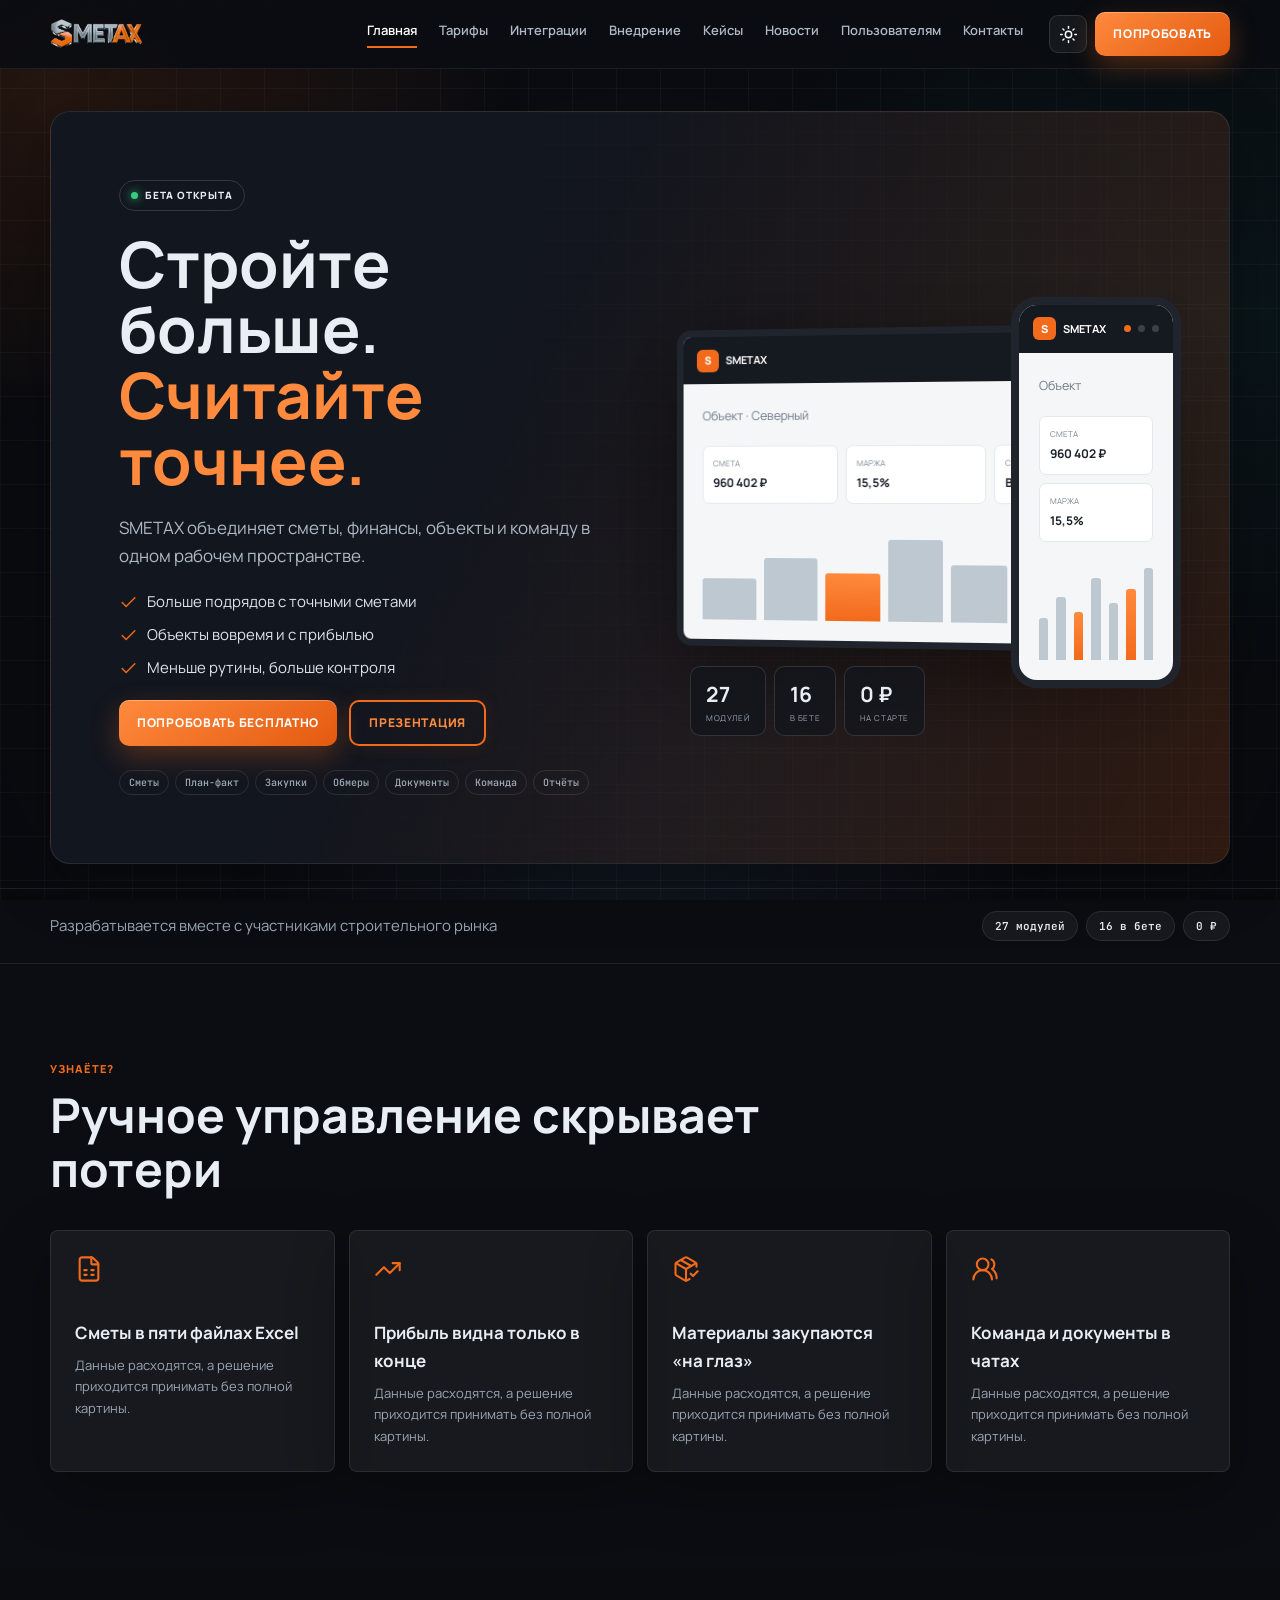
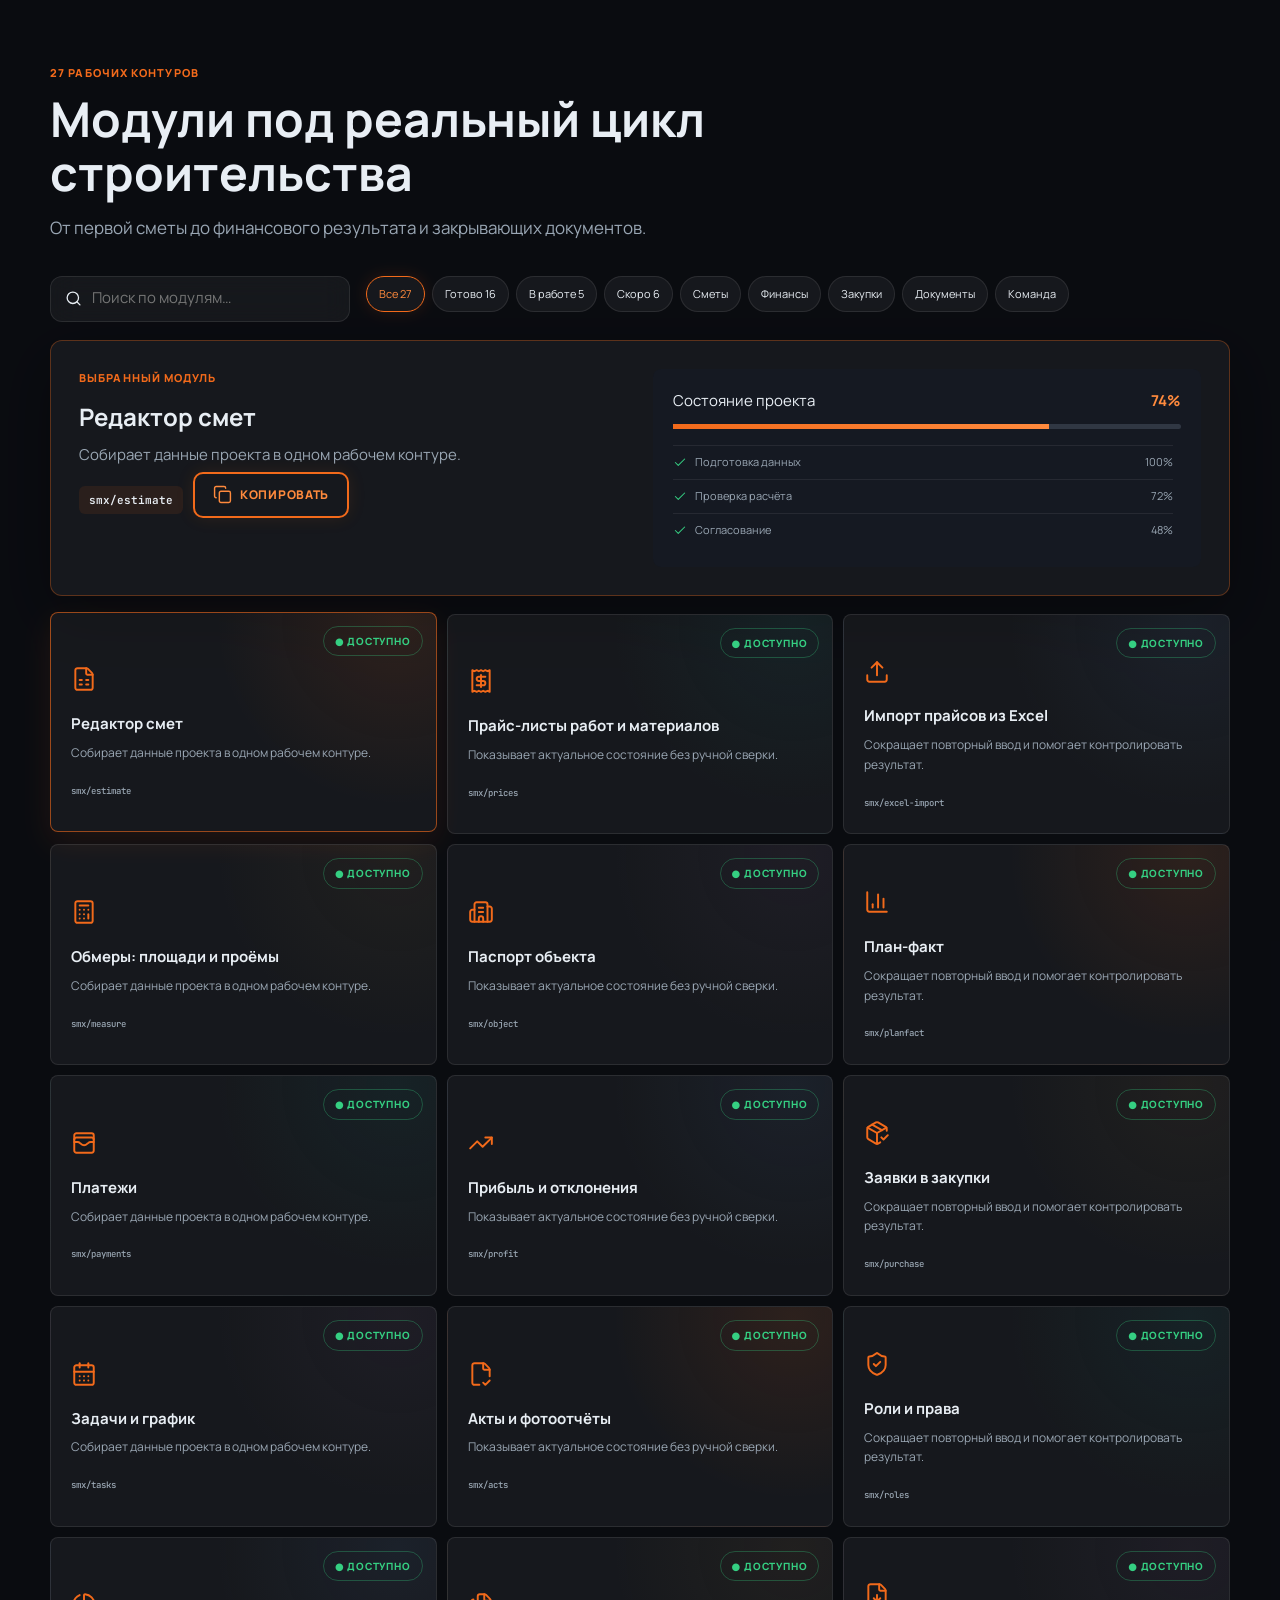
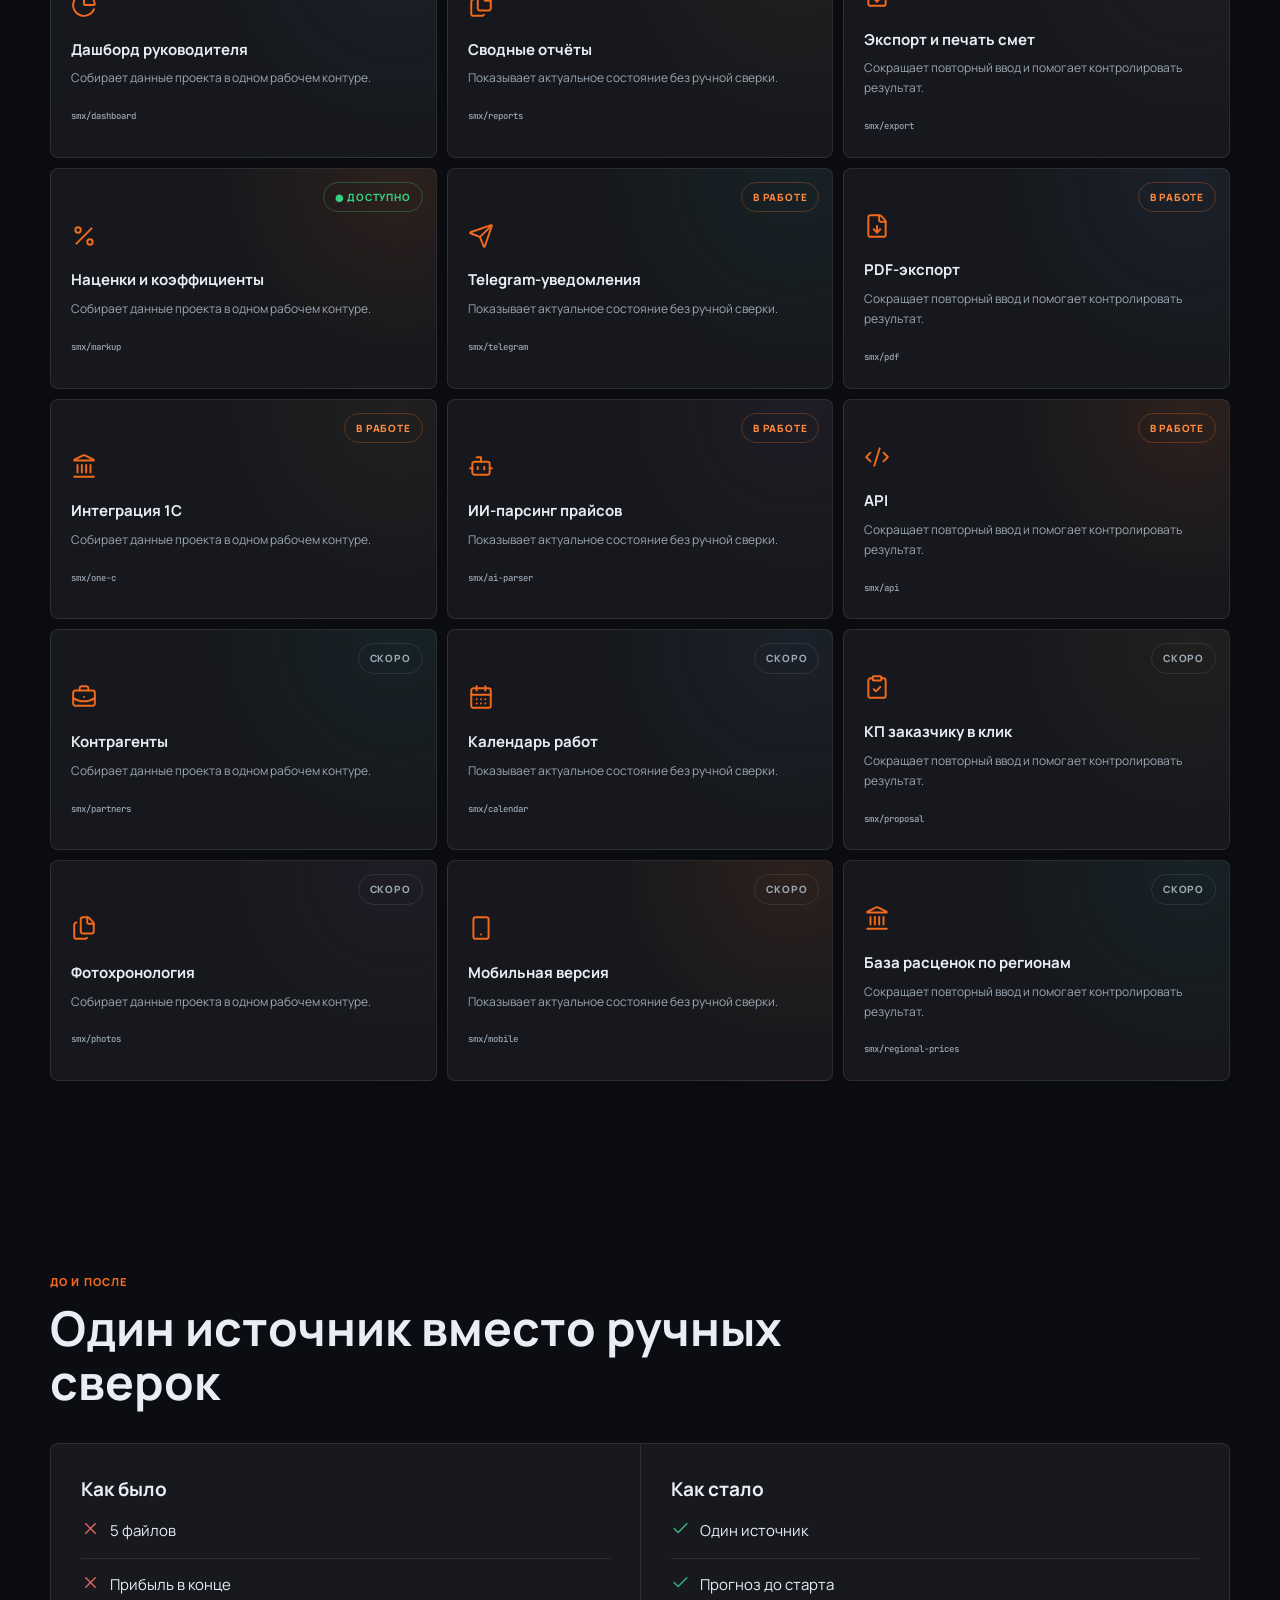
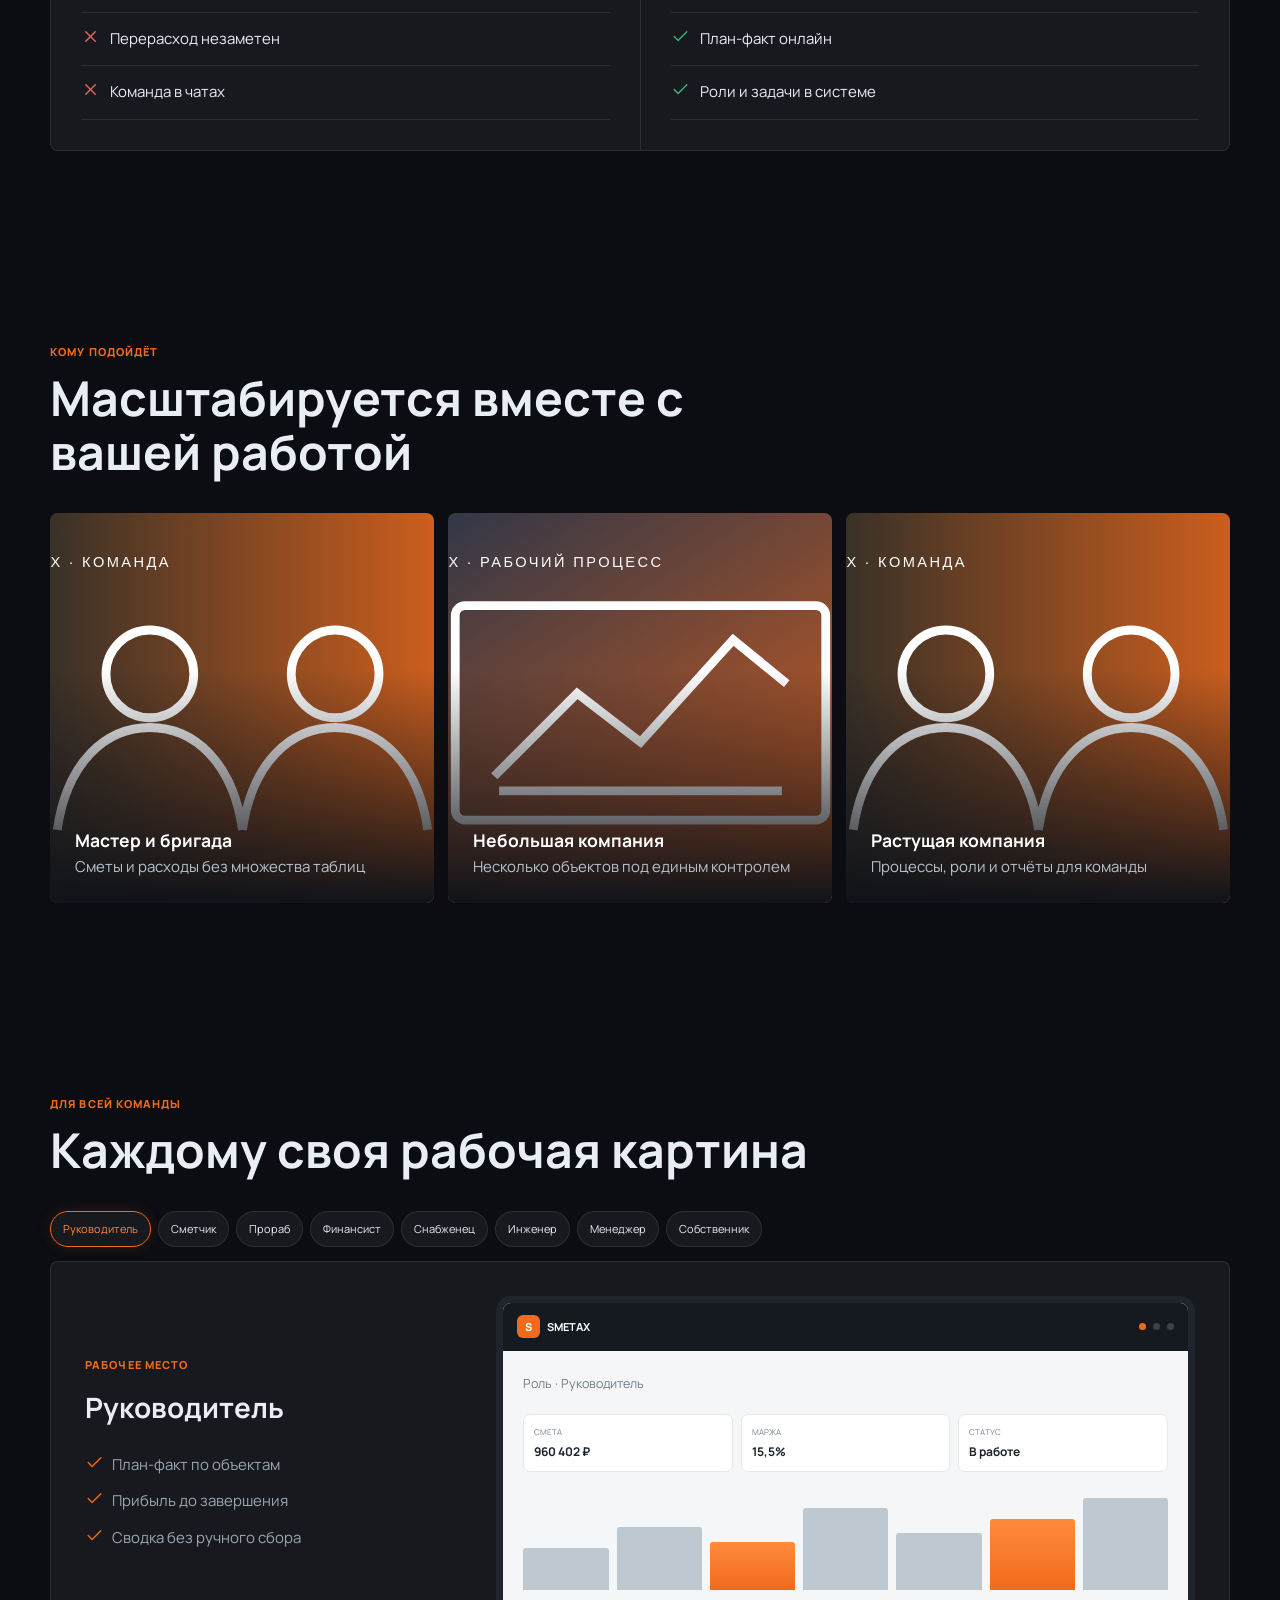
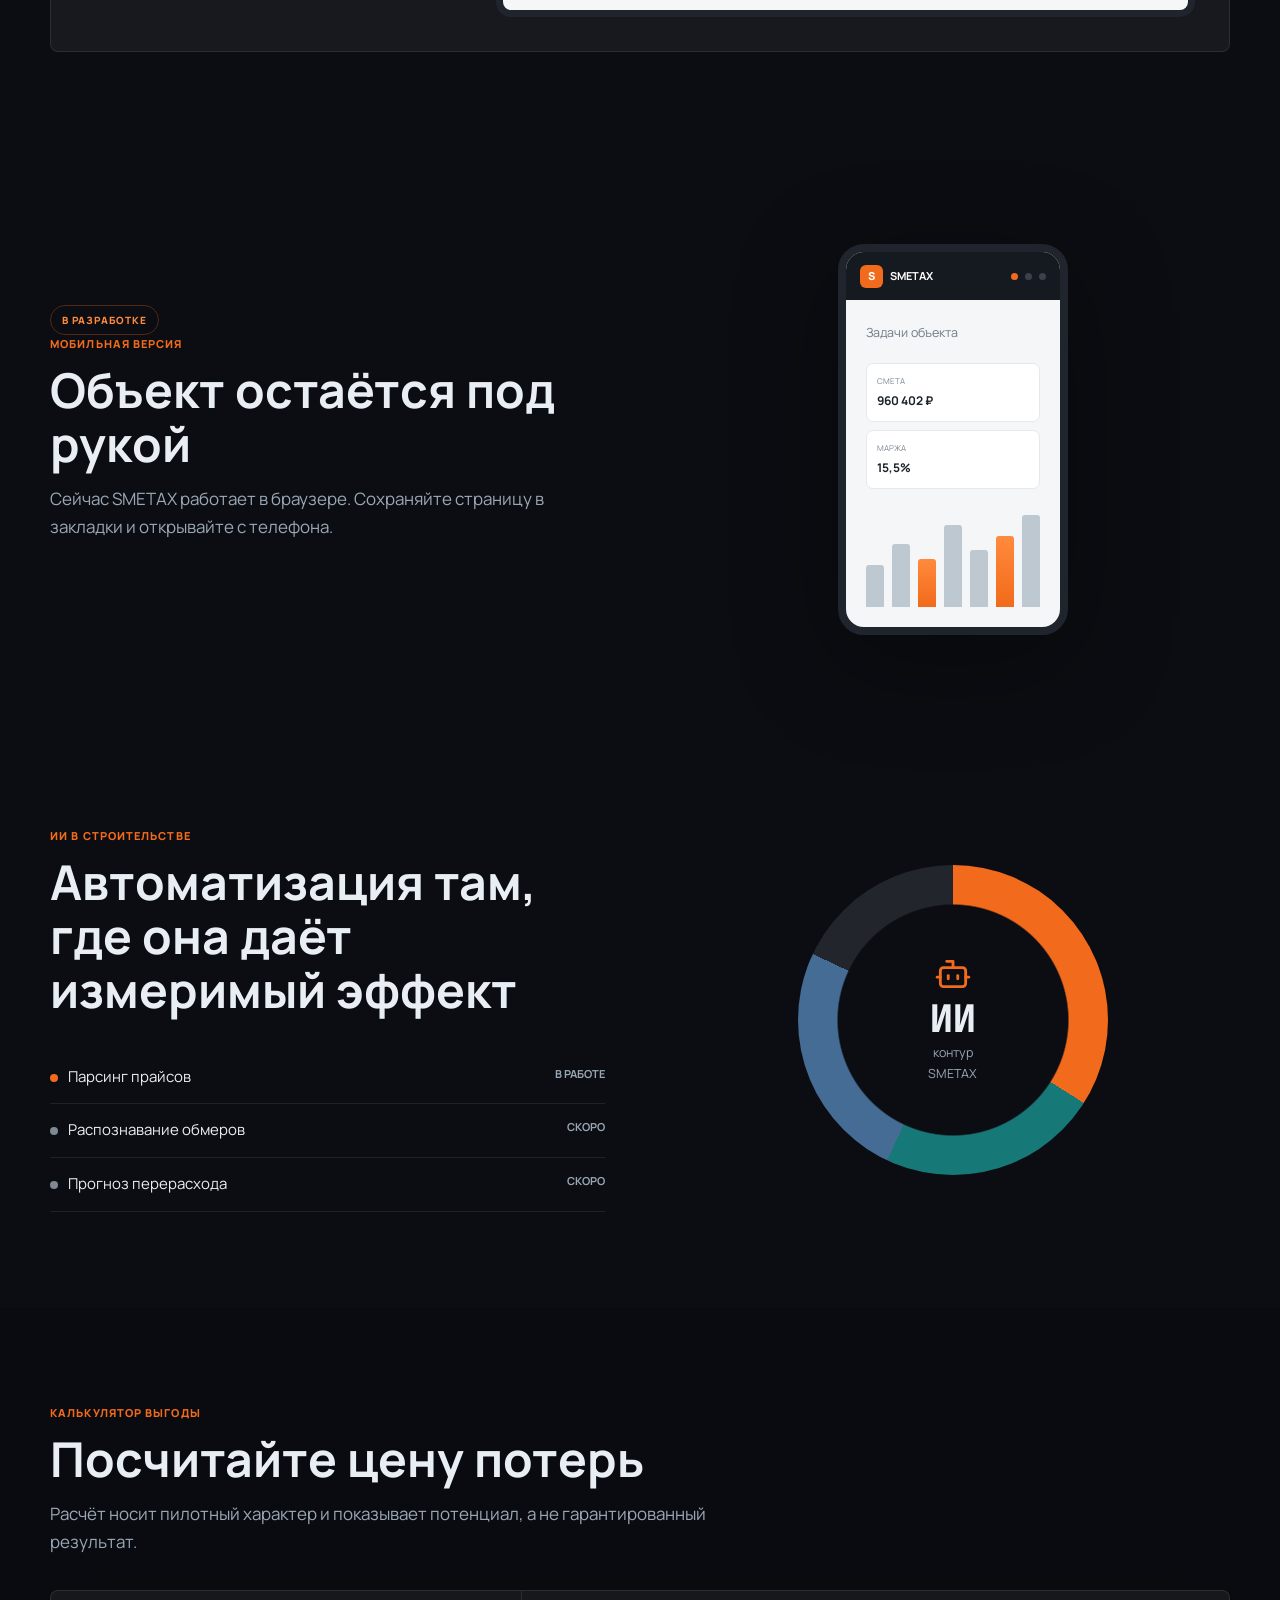
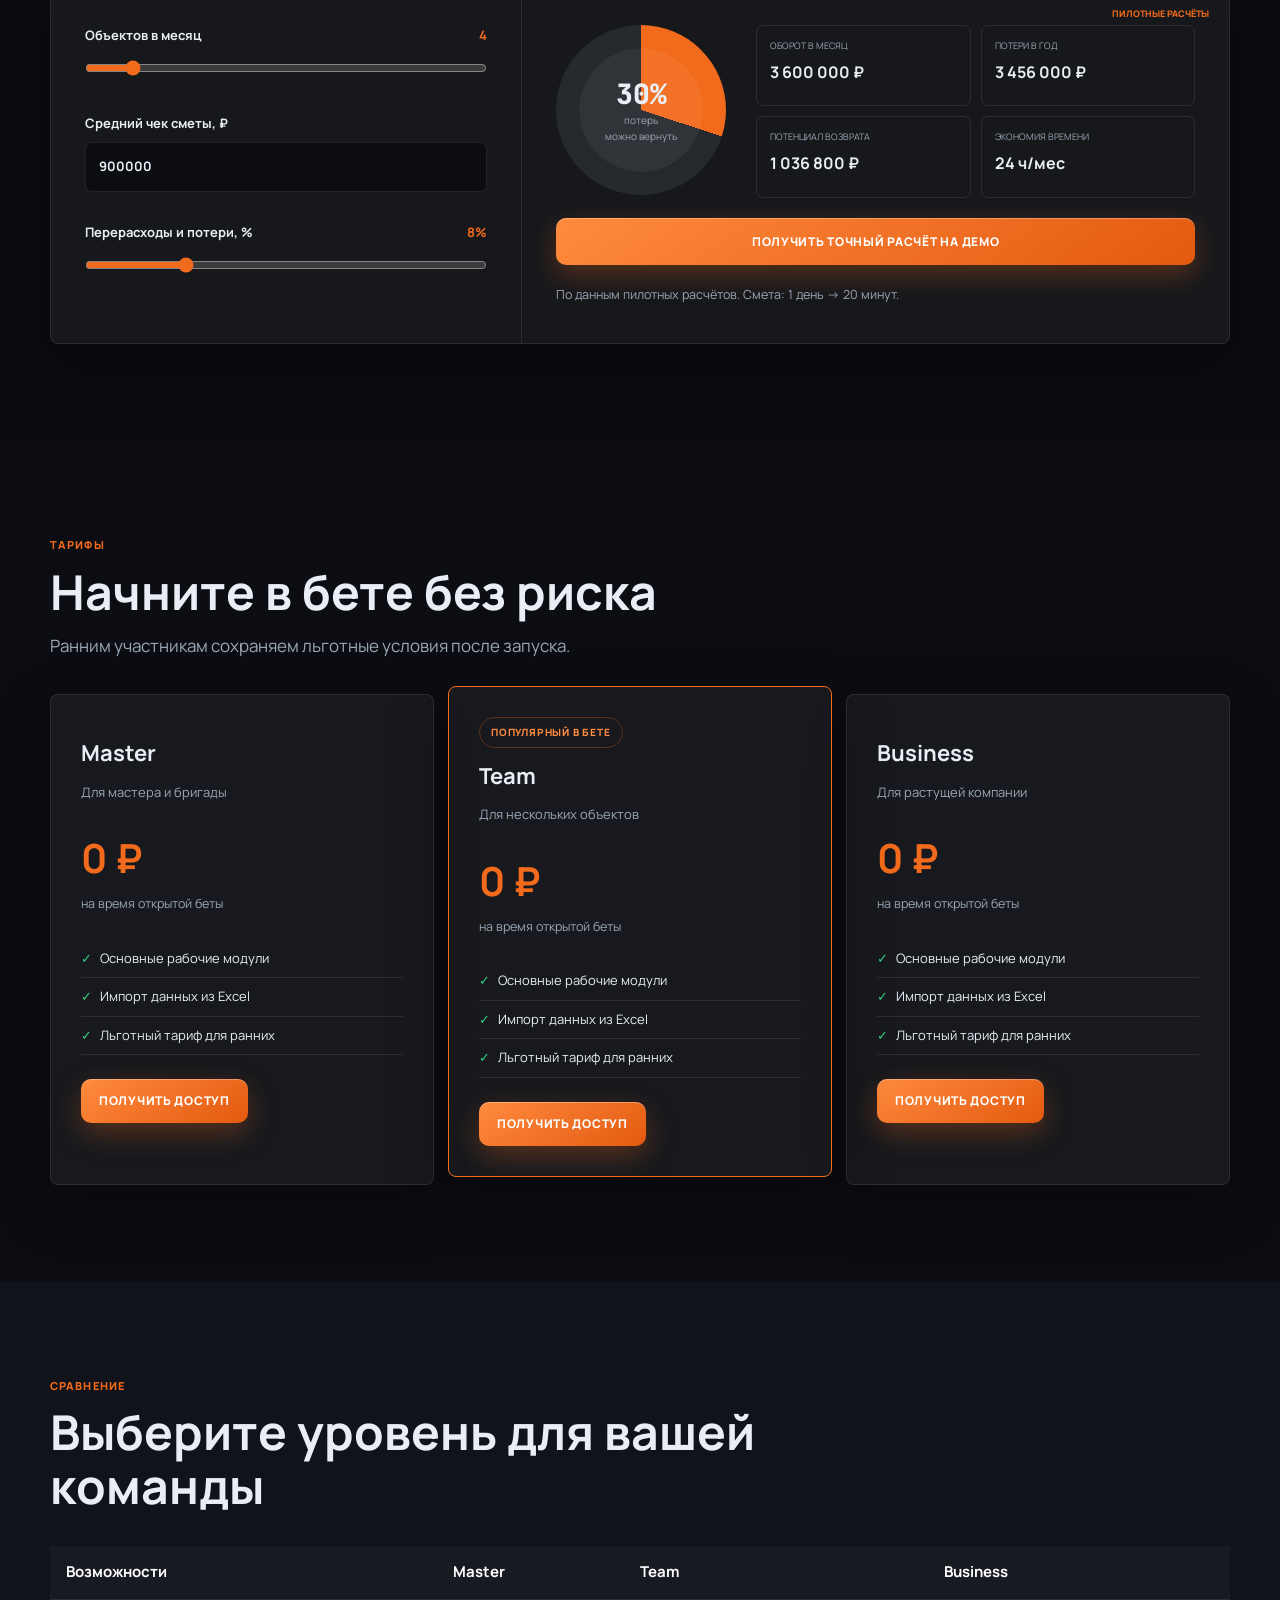
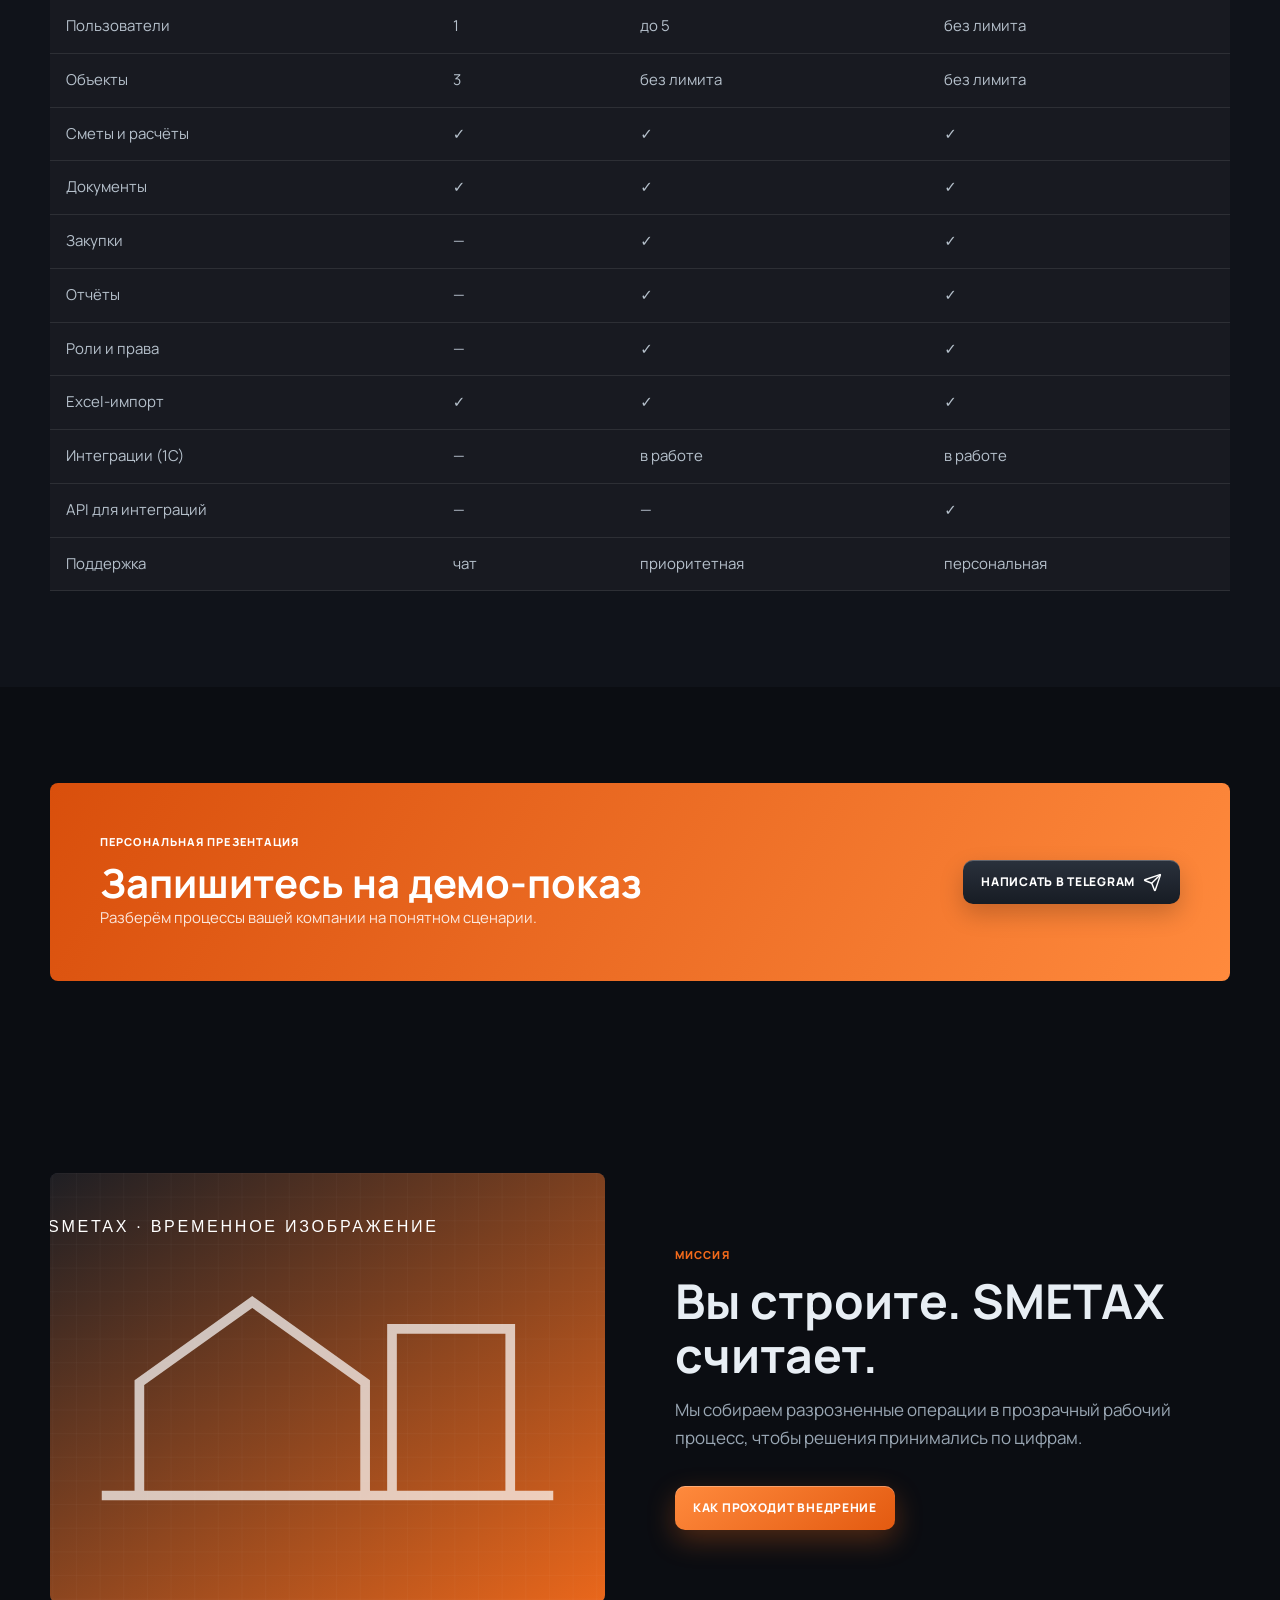
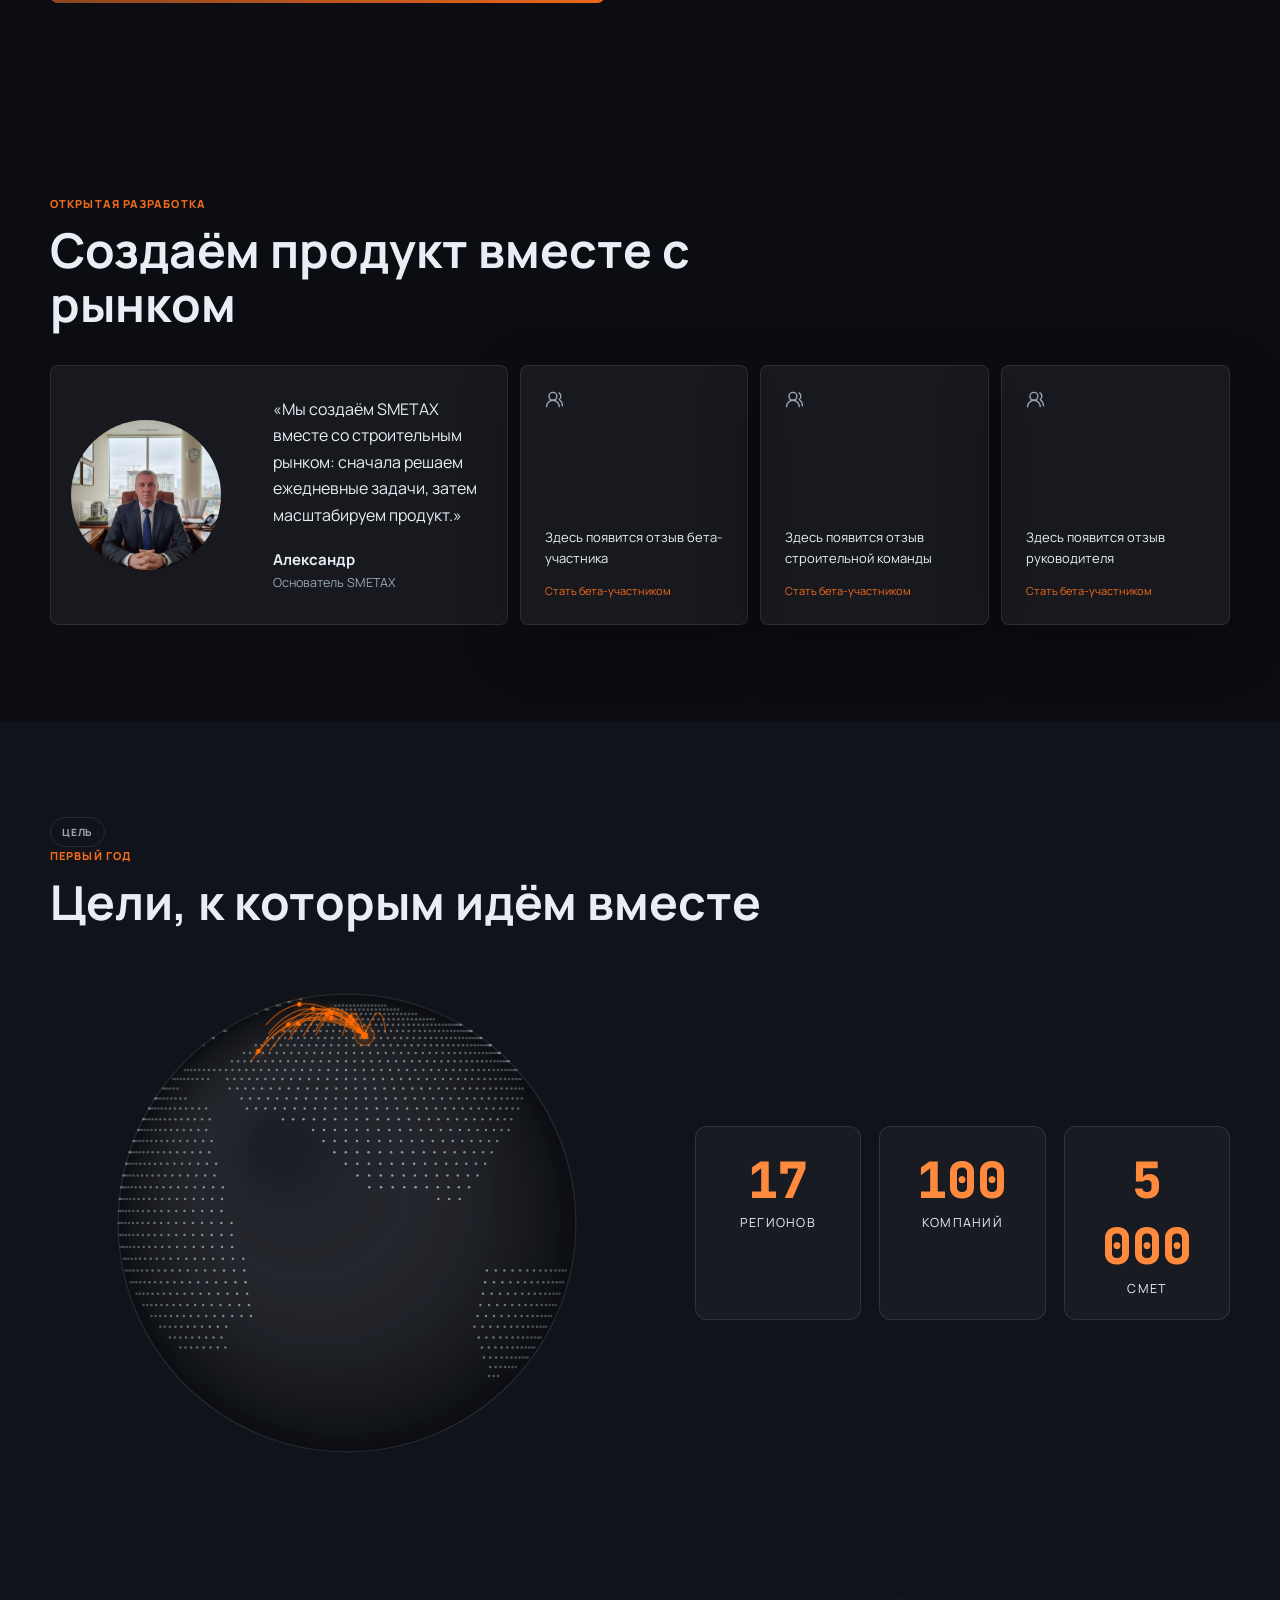
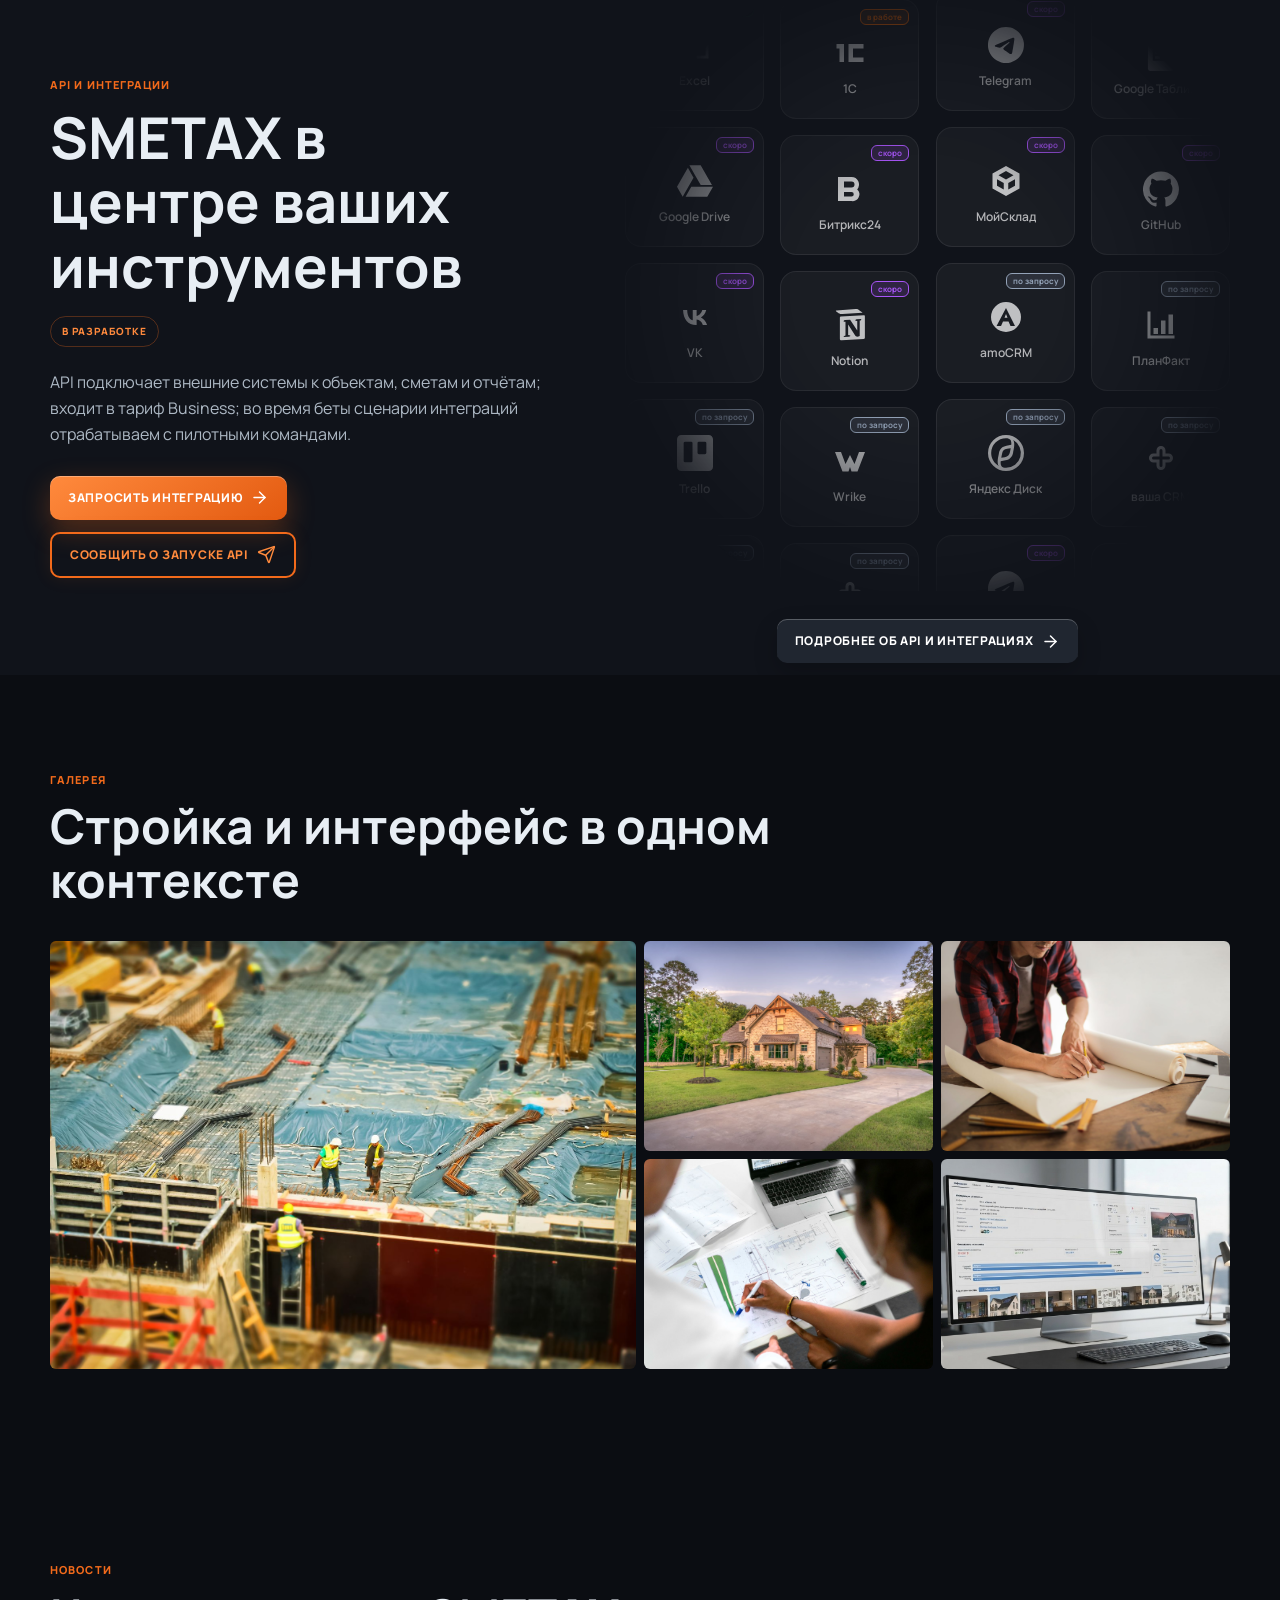
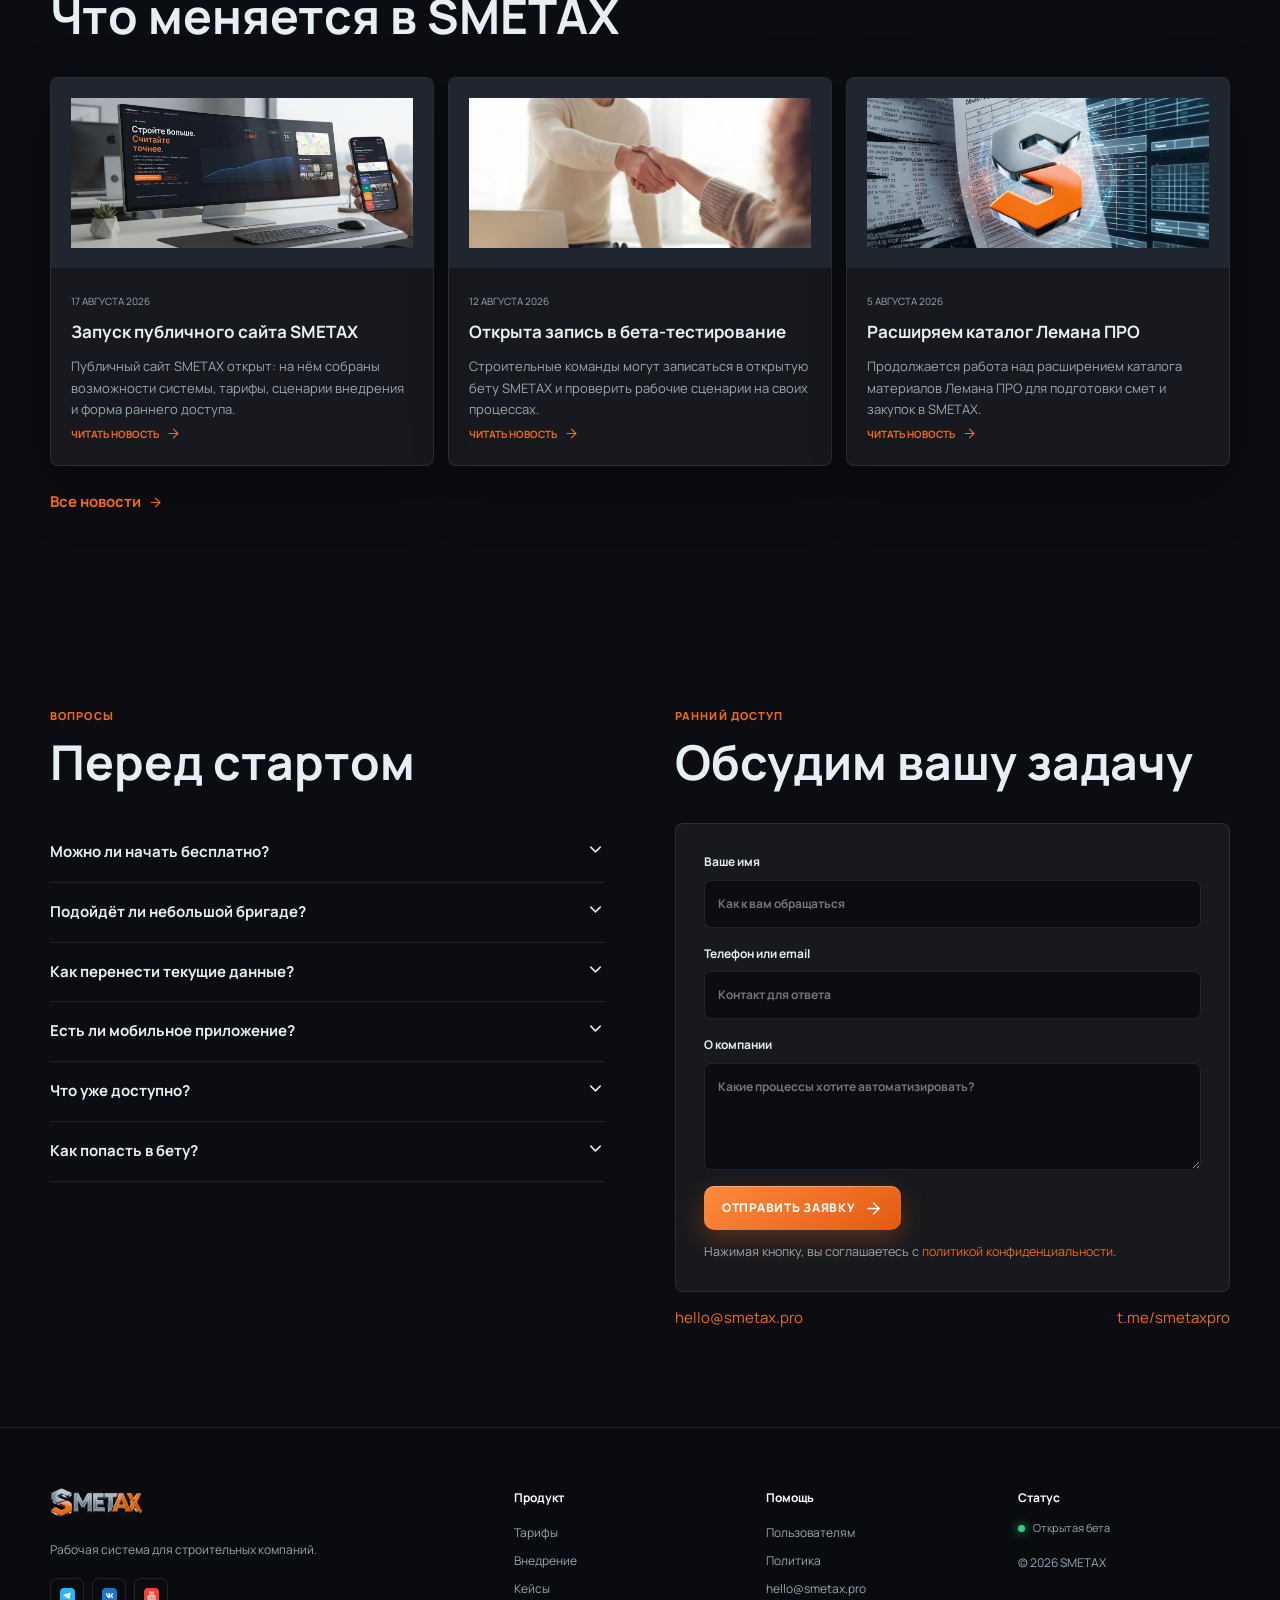
==== commit 9923d4a4: "Publish v11.6 goals globe" ====
--- a/index.html
+++ b/index.html
@@ -17,8 +17,8 @@
     <link rel="preconnect" href="https://fonts.gstatic.com" crossorigin />
     <link href="https://fonts.googleapis.com/css2?family=Manrope:wght@400;500;600;700;800&display=swap" rel="stylesheet" />
     <title>SMETAX — корпоративная система для строительных компаний</title>
-    <script type="module" crossorigin src="/assets/index-By9F1LJY.js"></script>
-    <link rel="stylesheet" crossorigin href="/assets/index-D3Fm_uUP.css">
+    <script type="module" crossorigin src="/assets/index-wVe36KA0.js"></script>
+    <link rel="stylesheet" crossorigin href="/assets/index-B5tbe8ZP.css">
   </head>
   <body>
     <div id="root"></div>
--- a/assets/index-B5tbe8ZP.css
+++ b/assets/index-B5tbe8ZP.css
@@ -0,0 +1 @@
+@import"https://fonts.googleapis.com/css2?family=JetBrains+Mono:wght@500;600&family=Manrope:wght@400;500;600;700;800&display=swap";.section.integrations-band{padding:12px 0}.wall-wrap{min-width:0;display:flex;flex-direction:column;align-items:center;gap:28px}.integration-wall{width:100%;height:600px;display:grid;grid-template-columns:repeat(4,minmax(0,1fr));gap:16px;overflow:hidden;-webkit-mask-image:radial-gradient(ellipse at center,#000 30%,transparent 78%);mask-image:radial-gradient(ellipse at center,#000 30%,transparent 78%)}.wall-mobile{display:none}.wall-column{min-width:0;overflow:hidden}.wall-track{width:100%;display:flex;flex-direction:column;gap:16px;will-change:transform;animation-duration:var(--wall-duration);animation-timing-function:linear;animation-iteration-count:infinite}.wall-up .wall-track{animation-name:wall-scroll-up}.wall-down .wall-track{animation-name:wall-scroll-down;transform:translateY(-50%)}.wall-column:hover .wall-track{animation-play-state:paused}.wall-card{position:relative;height:120px;flex:0 0 120px;display:flex;flex-direction:column;align-items:center;justify-content:center;gap:10px;min-width:0;padding:25px 8px 12px;border:1px solid rgba(255,255,255,.08);border-radius:16px;background:#ffffff0b;cursor:default;transition:border-color .3s,background .3s,box-shadow .3s,transform .3s}.wall-card:hover{z-index:2;border-color:#ff6b00;background:#ffffff14;box-shadow:0 0 20px #ff6b0029;transform:scale(1.02)}.wall-card img{width:36px;height:36px;object-fit:contain;filter:grayscale(1);opacity:.72;transition:opacity .3s}.wall-card:hover img{opacity:1}.wall-card b{max-width:100%;overflow:hidden;color:#ffffffad;font-size:12px;font-weight:600;line-height:1.25;text-align:center;text-overflow:ellipsis;white-space:nowrap}.wall-card small{position:absolute;top:9px;right:9px;max-width:calc(100% - 18px);padding:3px 6px;overflow:hidden;border:1px solid currentColor;border-radius:6px;font-size:8px;font-weight:700;line-height:1;text-overflow:ellipsis;white-space:nowrap}.wall-card.status-доступно small{color:#22c55e;background:#22c55e26}.wall-card.status-в-работе small{color:#ff6b00;background:#ff6b0026}.wall-card.status-скоро small{color:#a855f7;background:#a855f726}.wall-card.status-по-запросу small{color:#94a3b8;background:#94a3b826}@keyframes wall-scroll-up{0%{transform:translateY(0)}to{transform:translateY(-50%)}}@keyframes wall-scroll-down{0%{transform:translateY(-50%)}to{transform:translateY(0)}}@media(max-width:767px){.integration-wall{height:560px;grid-template-columns:repeat(2,minmax(0,1fr));gap:10px}.wall-desktop{display:none}.wall-mobile{display:grid}.wall-track{gap:10px}.wall-card{height:110px;flex-basis:110px;border-radius:12px}.wall-card img{width:32px;height:32px}.wall-card b{font-size:11px}}@media(prefers-reduced-motion:reduce){.wall-track{animation:none!important;transform:none!important;will-change:auto}}.goal-globe-layout{display:grid;grid-template-columns:minmax(0,1fr) minmax(420px,.9fr);gap:50px;align-items:center}.goals-globe{display:block;width:min(520px,100%);aspect-ratio:1;margin:auto}.goal-stats{display:flex;justify-content:space-between;gap:18px}.goal-stats span{flex:1;text-align:center;padding:20px 10px;border:1px solid rgba(255,255,255,.1);border-radius:12px;background:#ffffff09}.goal-stats b,.goal-stats small{display:block}.goal-stats b{font:800 clamp(32px,4vw,50px) var(--mono);color:var(--or2)}.goal-stats small{text-transform:uppercase;letter-spacing:.1em}@media(max-width:767px){.goal-globe-layout{grid-template-columns:1fr;gap:22px}.goals-globe{width:min(300px,100%)}.goal-stats{flex-direction:column}.goal-stats span{padding:12px}.goal-stats b{font-size:34px}}:root{--bg:#0b0d12;--card:rgba(255,255,255,.05);--tx:#e8eef4;--mut:#9aa7b4;--line:rgba(255,255,255,.09);--or:#f26a1b;--or2:#ff8a3d;--blob1:rgba(242,106,27,.14);--blob2:rgba(23,120,120,.12);--blob3:rgba(60,90,130,.15);--grid:rgba(255,255,255,.035);--shadow:0 20px 60px rgba(0,0,0,.3);--mono:"JetBrains Mono",ui-monospace,monospace;color-scheme:dark}:root[data-theme=light]{--bg:#f6f7fb;--card:#fff;--tx:#1c232b;--mut:#5f6b7a;--line:rgba(20,25,35,.11);--blob1:rgba(238,126,56,.14);--blob2:rgba(60,180,170,.12);--blob3:rgba(78,130,180,.12);--grid:rgba(20,25,35,.04);--shadow:0 20px 55px rgba(35,46,62,.1);color-scheme:light}*{box-sizing:border-box;margin:0;padding:0}html{scroll-behavior:smooth}body{font:400 15px/1.65 Manrope,system-ui,sans-serif;background-color:var(--bg);color:var(--tx);overflow-x:hidden}body:before,body:after{content:"";position:fixed;inset:0;pointer-events:none;z-index:-2}body:before{background:radial-gradient(700px 500px at 4% 10%,var(--blob1),transparent 68%),radial-gradient(760px 560px at 94% 34%,var(--blob2),transparent 68%),radial-gradient(600px 520px at 50% 90%,var(--blob3),transparent 70%),linear-gradient(var(--grid) 1px,transparent 1px),linear-gradient(90deg,var(--grid) 1px,transparent 1px);background-size:auto,auto,auto,44px 44px,44px 44px;animation:breathe 12s ease-in-out infinite}body:after{z-index:-1;background:radial-gradient(circle at center,transparent 45%,rgba(0,0,0,.25) 120%)}a{color:inherit;text-decoration:none}button,input,textarea{font:inherit}button{color:inherit}svg{width:19px;height:19px;stroke-width:1.8}.wrap{width:min(1180px,calc(100% - 48px));margin:auto}.section{padding:96px 0;position:relative}.reveal{opacity:0;transform:translateY(28px);transition:opacity .7s,transform .7s}.reveal.visible{opacity:1;transform:none}.overline{display:block;color:var(--or);font-size:11px;font-weight:800;letter-spacing:.1em;text-transform:uppercase;margin-bottom:10px}.section-title{max-width:760px;margin-bottom:34px}.section-title h2,h2{font-size:clamp(32px,4vw,48px);line-height:1.12;letter-spacing:0}.section-title p,.page-hero p{color:var(--mut);font-size:17px;margin-top:14px;max-width:680px}.header{position:sticky;top:0;z-index:100;background:#0b0d12e6;border-bottom:1px solid rgba(255,255,255,.08);-webkit-backdrop-filter:blur(18px);backdrop-filter:blur(18px)}.header-in{height:68px;display:flex;align-items:center;gap:26px}.logo img{height:30px;display:block}.header nav{display:flex;gap:22px;margin-left:auto}.header nav a{color:#aeb9c5;font-size:13px;font-weight:600}.header nav a:hover,.header nav a.active{color:#fff}.header nav a.active:after{content:"";display:block;height:2px;background:var(--or);margin-top:5px}.header-tools{display:flex;align-items:center;gap:8px}.icon-btn{width:38px;height:38px;border:1px solid rgba(255,255,255,.12);background:#ffffff0d;border-radius:9px;color:#fff;display:grid;place-items:center;cursor:pointer}.menu{display:none}.btn-solid,.btn-outline{min-height:44px;border-radius:10px;padding:11px 18px;display:inline-flex;align-items:center;justify-content:center;gap:8px;border:0;cursor:pointer;font-weight:800;font-size:12px;letter-spacing:.06em;text-transform:uppercase;box-shadow:inset 0 1px #ffffff40,0 10px 24px #0003;transition:.2s}.btn-solid{color:#fff;background:linear-gradient(#2a313c,#171c24)}.btn-orange{background:linear-gradient(145deg,var(--or2),#e35a10);box-shadow:inset 0 1px #ffffff4d,0 10px 28px #f26a1b4d}.btn-outline{color:var(--or2);background:transparent;border:2px solid var(--or);box-shadow:0 0 18px #f26a1b1a}.btn-solid:hover,.btn-outline:hover{transform:translateY(-2px)}.btn-outline:hover{background:#f26a1b1a}.hero{padding:42px 0 24px}.hero-card{min-height:680px;border:1px solid var(--line);border-radius:20px;padding:68px;display:grid;grid-template-columns:1.02fr .98fr;align-items:center;gap:40px;background:linear-gradient(115deg,#12161f 35%,#f26a1b29);box-shadow:var(--shadow);overflow:hidden;position:relative;color:#e8eef4}.hero-card:after{content:"";position:absolute;inset:0;background-image:linear-gradient(rgba(255,255,255,.025) 1px,transparent 1px),linear-gradient(90deg,rgba(255,255,255,.025) 1px,transparent 1px);background-size:32px 32px;-webkit-mask-image:linear-gradient(90deg,transparent,black);mask-image:linear-gradient(90deg,transparent,black);pointer-events:none}.pill,.badge{display:inline-flex;align-items:center;gap:7px;border-radius:99px;padding:6px 11px;text-transform:uppercase;font-size:10px;font-weight:800;letter-spacing:.08em;border:1px solid rgba(255,255,255,.14)}.pill i,.status i{width:7px;height:7px;border-radius:50%;background:#35cf82;box-shadow:0 0 10px #35cf82}.hero h1{font-size:clamp(46px,5vw,64px);line-height:1.03;margin:20px 0;letter-spacing:0}.hero h1 span{display:block}.hero h1 .accent{color:var(--or2)}.hero-copy>p{color:#aeb9c5;font-size:17px;max-width:530px}.hero-copy ul{list-style:none;margin:20px 0}.hero-copy li{display:flex;gap:9px;align-items:center;margin:8px 0;color:#dce3ea}.hero-copy li svg{color:var(--or)}.actions{display:flex;gap:12px;flex-wrap:wrap}.feature-pills{display:flex;gap:6px;flex-wrap:wrap;margin-top:24px}.feature-pills span{font:500 10px var(--mono);padding:5px 9px;border:1px solid rgba(255,255,255,.1);border-radius:99px;color:#9eabb7}.hero-visual{position:relative;min-height:500px;display:grid;align-items:center}.laptop{transform:perspective(1100px) rotateY(-6deg);filter:drop-shadow(0 28px 50px rgba(0,0,0,.45));z-index:1}.phone-wrap{position:absolute;right:-20px;bottom:50px;width:170px;z-index:2}.product-mock{background:#f4f6f8;color:#1c232b;border:7px solid #20252d;border-radius:15px;overflow:hidden;min-height:310px}.product-mock.phone{border-radius:26px;min-height:340px;border-width:8px}.mock-head{height:48px;background:#151920;color:#fff;display:flex;align-items:center;gap:7px;padding:0 14px;font-size:11px}.mock-head i{width:7px;height:7px;background:#3a414b;border-radius:50%}.mock-head i:first-of-type{margin-left:auto;background:var(--or)}.mock-brand{width:23px;height:23px;background:var(--or);border-radius:6px;display:grid;place-items:center;font-weight:900}.mock-content{padding:20px}.mock-content>small{color:#707c88}.mock-kpis{display:grid;grid-template-columns:repeat(3,1fr);gap:8px;margin:18px 0}.mock-kpis span{padding:10px;background:#fff;border:1px solid #e5e9ed;border-radius:7px}.mock-kpis small,.mock-kpis b{display:block}.mock-kpis small{font-size:8px;text-transform:uppercase;color:#7a8692}.mock-kpis b{font-size:12px;margin-top:4px}.phone .mock-kpis{grid-template-columns:1fr}.phone .mock-kpis span:nth-child(3){display:none}.bars{height:100px;display:flex;align-items:flex-end;gap:8px}.bars i{flex:1;background:#bec8d1;border-radius:3px 3px 0 0}.bars i:nth-child(3n){background:linear-gradient(var(--or2),var(--or))}.hero-stats{display:flex;gap:8px;position:absolute;bottom:2px;left:20px;z-index:3}.hero-stats span{background:#14171dd1;border:1px solid rgba(255,255,255,.12);-webkit-backdrop-filter:blur(10px);backdrop-filter:blur(10px);padding:10px 15px;border-radius:10px}.hero-stats b,.hero-stats small{display:block}.hero-stats b{font-size:21px}.hero-stats small{font-size:8px;text-transform:uppercase;color:#98a5b1;letter-spacing:.08em}.proof{border-block:1px solid var(--line)}.proof .wrap{padding:22px 0;display:flex;align-items:center;justify-content:space-between;gap:20px}.proof p{color:var(--mut)}.proof div div{display:flex;gap:8px}.proof span,.integration-list span{border:1px solid var(--line);background:var(--card);padding:7px 12px;border-radius:99px;font:600 11px var(--mono)}.pain-grid,.audience-grid,.tariff-grid,.news-grid{display:grid;grid-template-columns:repeat(4,1fr);gap:14px}.pain-grid article,.tariff,.news-grid article,.review-slot{background:var(--card);border:1px solid var(--line);border-radius:8px;padding:24px;box-shadow:var(--shadow);transition:.2s}.pain-grid article:hover,.tariff:hover,.news-grid article:hover{transform:translateY(-3px)}.pain-grid svg{color:var(--or);width:28px;height:28px}.pain-grid h3{font-size:17px;margin:28px 0 8px}.pain-grid p,.tariff p{color:var(--mut);font-size:13px}.catalog-section{background:#0000000f}.catalog-tools{display:flex;align-items:flex-start;gap:16px;margin-bottom:18px}.catalog-tools label{height:46px;min-width:300px;display:flex;align-items:center;gap:10px;border:1px solid var(--line);background:var(--card);border-radius:12px;padding:0 14px;-webkit-backdrop-filter:blur(14px);backdrop-filter:blur(14px)}.catalog-tools input{border:0;outline:0;background:transparent;color:var(--tx);width:100%}.filters{display:flex;gap:7px;flex-wrap:wrap}.filters button,.role-tabs button{border:1px solid var(--line);background:var(--card);border-radius:99px;padding:8px 12px;font-size:11px;cursor:pointer}.filters button.active,.role-tabs button.active{border-color:var(--or);color:var(--or2);box-shadow:0 0 15px #f26a1b24}.selected-panel,.api-panel{display:grid;grid-template-columns:1fr 1fr;gap:25px;padding:28px;border:1px solid rgba(242,106,27,.32);background:var(--card);border-radius:12px;margin-bottom:18px;box-shadow:var(--shadow)}.selected-panel h3,.api-panel h3{font-size:24px;margin:7px 0}.selected-panel p,.api-panel p{color:var(--mut);max-width:500px}.selected-panel code,.api-panel code{font:600 11px var(--mono);display:inline-block;padding:7px 10px;background:#f26a1b17;border-radius:6px;margin:18px 10px 0 0}.module-preview{background:#151922;color:#e8eef4;padding:20px;border-radius:8px}.module-preview>b{float:right;color:var(--or2)}.progress{height:5px;background:#303743;border-radius:5px;margin:10px 0 16px}.progress i{display:block;width:74%;height:100%;background:linear-gradient(90deg,var(--or),var(--or2))}.module-preview p{display:flex;align-items:center;gap:8px;font-size:11px;padding:7px 0;border-top:1px solid rgba(255,255,255,.07)}.module-preview p svg{color:#35cf82;width:14px}.module-preview em{margin-left:auto;font-style:normal}.module-grid{display:grid;grid-template-columns:repeat(3,1fr);gap:10px}.module-card{text-align:left;min-height:215px;padding:20px;border-radius:8px;border:1px solid var(--line);background:radial-gradient(circle at 90% 5%,rgba(242,106,27,.1),transparent 45%),var(--card);cursor:pointer;position:relative;transition:.2s}.module-card:hover,.module-card.selected{border-color:#f26a1b99;transform:translateY(-2px);box-shadow:0 10px 30px #f26a1b1a}.module-card>svg{color:var(--or);width:26px;height:26px;margin:24px 0 12px}.module-card h3{font-size:15px}.module-card p{color:var(--mut);font-size:12px;margin:6px 0 14px}.module-card code{font:500 9px var(--mono);color:var(--mut)}.module-card .badge{position:absolute;right:13px;top:13px}.badge.ready{color:#35cf82;border-color:#35cf824d}.badge.work{color:var(--or2);border-color:#f26a1b4d}.badge.soon{color:var(--mut);border-color:var(--line)}.domain-1{background:radial-gradient(circle at 90% 5%,rgba(23,120,120,.1),transparent 45%),var(--card)}.domain-2{background:radial-gradient(circle at 90% 5%,rgba(70,110,160,.1),transparent 45%),var(--card)}.domain-3{background:radial-gradient(circle at 90% 5%,rgba(150,120,60,.08),transparent 45%),var(--card)}.domain-4{background:radial-gradient(circle at 90% 5%,rgba(120,90,140,.08),transparent 45%),var(--card)}.empty{text-align:center;color:var(--mut);padding:30px}.compare{display:grid;grid-template-columns:1fr 1fr;border:1px solid var(--line);background:var(--card);border-radius:8px;overflow:hidden}.compare>div{padding:30px}.compare>div+div{border-left:1px solid var(--line)}.compare b{font-size:19px}.compare p{display:flex;gap:10px;padding:14px 0;border-bottom:1px solid var(--line)}.compare div:first-child svg{color:#de665e}.compare div:last-child svg{color:#35b77a}.audience-grid{grid-template-columns:repeat(3,1fr)}.audience-grid article{height:390px;position:relative;overflow:hidden;border-radius:8px;background:#151922}.audience-grid .media{height:100%}.audience-grid .media:after{content:"";position:absolute;inset:40% 0 0;background:linear-gradient(transparent,#101319)}.audience-grid article>div:last-child{position:absolute;left:25px;right:25px;bottom:23px;color:#fff;z-index:2}.audience-grid p{color:#b8c2cc}.media{background:#202630;overflow:hidden;position:relative;min-height:180px}.media img{width:100%;height:100%;display:block;object-fit:cover;transition:.4s}.media:hover img{transform:scale(1.04)}.media-fallback{display:grid;place-items:center;background:linear-gradient(135deg,#202630,#343943 50%,#f26a1bb8);background-image:linear-gradient(rgba(255,255,255,.04) 1px,transparent 1px),linear-gradient(90deg,rgba(255,255,255,.04) 1px,transparent 1px),linear-gradient(135deg,#202630,#f26a1bbf);background-size:30px 30px,30px 30px,auto}.media-fallback span{text-align:center;color:#fff}.media-fallback svg{display:block;margin:0 auto 8px;width:32px;height:32px}.media-fallback small{font-size:10px;text-transform:uppercase;letter-spacing:.08em}.role-tabs{display:flex;gap:7px;flex-wrap:wrap;margin-bottom:14px}.role-panel{display:grid;grid-template-columns:.7fr 1.3fr;gap:35px;align-items:center;border:1px solid var(--line);background:var(--card);border-radius:8px;padding:34px}.role-panel h3{font-size:28px;margin-bottom:16px}.role-panel>div>p{display:flex;gap:8px;color:var(--mut);padding:6px 0}.role-panel>div>p svg{color:var(--or)}.mobile-block,.ai-grid,.mission,.case-grid,.contacts-grid{display:grid;grid-template-columns:1fr 1fr;align-items:center;gap:70px}.stand-phone{width:230px;margin:auto;filter:drop-shadow(0 25px 50px rgba(0,0,0,.35))}.ai-list p{padding:14px 0;border-bottom:1px solid var(--line)}.ai-list i{display:inline-block;width:8px;height:8px;border-radius:50%;background:#7e8994;margin-right:10px}.ai-list i.work{background:var(--or)}.ai-list b{float:right;color:var(--mut);font-size:11px;text-transform:uppercase}.big-donut,.donut{border-radius:50%;display:grid;place-content:center;text-align:center;background:radial-gradient(circle closest-side,var(--bg) 74%,transparent 75%),conic-gradient(var(--or) 0 34%,#177878 34% 57%,#456c94 57% 82%,rgba(128,138,150,.2) 82%)}.big-donut{width:310px;height:310px;margin:auto}.big-donut svg{margin:auto;width:38px;height:38px;color:var(--or)}.big-donut span{font:800 38px var(--mono)}.big-donut small{color:var(--mut)}.calc-section{background:#00000014}.calc-grid{display:grid;grid-template-columns:.8fr 1.2fr;border:1px solid var(--line);background:var(--card);border-radius:8px;overflow:hidden;box-shadow:var(--shadow)}.calc-inputs,.calc-results{padding:34px}.calc-inputs{border-right:1px solid var(--line)}.calc-inputs label{display:block;font-size:13px;font-weight:700;margin-bottom:30px}.calc-inputs label b{float:right;color:var(--or)}input[type=range]{width:100%;accent-color:var(--or);margin-top:14px}.calc-inputs input[type=number],.lead-form input,.lead-form textarea{display:block;width:100%;background:var(--bg);color:var(--tx);border:1px solid var(--line);padding:13px;border-radius:7px;outline:none;margin-top:8px}.calc-results{display:grid;grid-template-columns:180px 1fr;gap:20px;position:relative}.pilot{position:absolute;right:20px;top:16px;color:var(--or);font-size:9px;text-transform:uppercase;font-weight:800}.donut{width:170px;height:170px;background:radial-gradient(circle closest-side,var(--card) 72%,transparent 73%),conic-gradient(var(--or) calc(var(--part)*1%),rgba(128,138,150,.15) 0)}.donut b{font:800 28px var(--mono)}.donut small{color:var(--mut);font-size:10px}.result-list{display:grid;grid-template-columns:1fr 1fr;gap:10px}.result-list span{padding:13px;border:1px solid var(--line);border-radius:7px}.result-list small,.result-list b{display:block}.result-list small{font-size:9px;color:var(--mut);text-transform:uppercase}.result-list b{font-size:16px;margin-top:5px}.calc-results>.btn-solid{grid-column:1/-1}.calc-results>small{grid-column:1/-1;color:var(--mut)}.tariff-grid{grid-template-columns:repeat(3,1fr)}.tariff{padding:30px}.tariff.featured{border-color:var(--or);transform:translateY(-8px)}.tariff.featured:hover{transform:translateY(-10px)}.tariff h3{font-size:22px;margin:10px 0}.tariff strong{display:block;font-size:40px;color:var(--or);margin-top:22px}.tariff>small{color:var(--mut)}.tariff ul{list-style:none;margin:24px 0}.tariff li{padding:8px 0;border-bottom:1px solid var(--line);font-size:13px}.tariff li:before{content:"✓";color:#35cf82;margin-right:8px}.dark-band,.goals{color:#e8eef4;background:#10131a}.dark-band .section-title p{color:#9aa7b4}.table-scroll{overflow-x:auto}table{width:100%;min-width:680px;border-collapse:collapse;background:#ffffff08}th,td{text-align:left;padding:14px 16px;border-bottom:1px solid rgba(255,255,255,.09)}th{color:#fff}td{color:#b5c0cb}.demo-banner{padding:50px;background:linear-gradient(120deg,#d94f0c,var(--or2));border-radius:8px;color:#fff;display:flex;align-items:center;justify-content:space-between;gap:25px}.demo-banner .overline{color:#fff}.demo-banner h2{font-size:40px}.demo-banner p{opacity:.85}.mission .media{height:430px;border-radius:8px}.review-grid{display:grid;grid-template-columns:2fr 1fr 1fr 1fr;gap:12px}.founder{display:grid;grid-template-columns:180px 1fr;gap:22px;align-items:center;background:var(--card);border:1px solid var(--line);border-radius:8px;padding:20px}.founder .media{height:220px;border-radius:6px}.founder p{font-size:16px;margin-bottom:20px}.founder b,.founder small{display:block}.founder small{color:var(--mut)}.review-slot{display:flex;flex-direction:column;justify-content:flex-end;min-height:260px}.review-slot svg{color:var(--mut);margin-bottom:auto}.review-slot p{font-size:13px}.review-slot a{color:var(--or);font-size:11px;margin-top:12px}.goal-map{height:360px;border:1px solid rgba(255,255,255,.1);border-radius:8px;display:flex;align-items:center;justify-content:space-evenly;position:relative;overflow:hidden}.dots{position:absolute;inset:0;opacity:.4;background-image:radial-gradient(circle,#82909c 1px,transparent 2px);background-size:15px 15px;-webkit-mask-image:radial-gradient(ellipse at center,black 0 45%,transparent 70%);mask-image:radial-gradient(ellipse at center,black 0 45%,transparent 70%)}.goal-map span{z-index:1;text-align:center}.goal-map b,.goal-map small{display:block}.goal-map b{font:800 50px var(--mono);color:var(--or2)}.goal-map small{text-transform:uppercase;letter-spacing:.1em}.api-panel pre{position:relative;background:#11151c;border:1px solid rgba(255,255,255,.08);border-radius:8px;color:#d9e1e8;padding:30px;font:500 13px/2 var(--mono);overflow:auto}.api-panel pre button{position:absolute;right:10px;top:10px;background:transparent;border:0;color:#8693a0;cursor:pointer}.api-panel pre em{color:var(--or2);font-style:normal}.api-panel pre span{color:#72b5ae}.api-panel pre b{color:#eca967}.integration-list{display:flex;gap:8px;flex-wrap:wrap}.gallery{display:grid;grid-template-columns:repeat(4,1fr);grid-auto-rows:210px;gap:8px}.gallery .media{border-radius:6px}.gallery .wide{grid-column:span 2;grid-row:span 2}.gallery-tile{background:var(--bg)}.news-skeleton{background:var(--bg);border-radius:8px;min-height:300px}.news-grid{grid-template-columns:repeat(3,1fr)}.news-grid .media{height:190px}.news-grid article>div{padding:20px}.news-grid small,.news-grid span{color:var(--mut);font-size:10px;text-transform:uppercase}.news-grid h3{font-size:17px;margin:8px 0 20px}.final-grid{display:grid;grid-template-columns:1fr 1fr;gap:70px}.faq details{border-bottom:1px solid var(--line)}.faq summary{padding:17px 0;font-weight:700;list-style:none;cursor:pointer;display:flex;justify-content:space-between}.faq details[open] summary svg{transform:rotate(180deg)}.faq details p{color:var(--mut);padding:0 0 17px}.lead-form{background:var(--card);border:1px solid var(--line);padding:28px;border-radius:8px}.lead-form label{display:block;font-size:12px;font-weight:700;margin-bottom:16px}.lead-form textarea{resize:vertical}.lead-form>small{display:block;color:var(--mut);margin-top:12px}.lead-form>small a{color:var(--or)}.direct{display:flex;justify-content:space-between;margin-top:14px;color:var(--or)}.form-success{padding:50px;border:1px solid var(--line);background:var(--card);text-align:center}.form-success svg{color:#35cf82;width:35px;height:35px}.form-success h3{margin-top:10px}.page-hero{padding:100px 0 85px;background:#10131a;color:#e8eef4;position:relative;overflow:hidden}.page-hero:before{content:"";position:absolute;inset:0;background:radial-gradient(700px 400px at 80% 30%,rgba(242,106,27,.16),transparent),linear-gradient(rgba(255,255,255,.025) 1px,transparent 1px),linear-gradient(90deg,rgba(255,255,255,.025) 1px,transparent 1px);background-size:auto,44px 44px,44px 44px}.page-hero .wrap{position:relative}.page-hero h1{font-size:clamp(42px,6vw,68px);line-height:1.05;max-width:850px}.page-hero p{color:#9aa7b4;margin-bottom:24px}.dark-table{background:#10131a;padding:25px;margin:50px 0 80px;border-radius:8px}.steps{max-width:850px}.steps article{display:grid;grid-template-columns:80px 1fr;gap:25px;padding:25px 0;border-bottom:1px solid var(--line)}.steps article>b{font:800 30px var(--mono);color:var(--or)}.steps h3{font-size:22px}.steps p,.case-grid p,.contacts-grid p,.privacy p{color:var(--mut)}.case-grid .media{height:500px;border-radius:8px}.case-grid h2{margin:16px 0}.case-stats{display:flex;gap:24px;margin:25px 0}.case-stats small,.case-stats b{display:block}.case-stats small{color:var(--mut);text-transform:uppercase;font-size:9px}.case-stats b{font-size:21px}.placeholder-copy{border-left:2px solid var(--or);padding-left:14px;margin-bottom:22px}.users-grid{display:grid;grid-template-columns:.7fr 1.3fr;gap:80px}.start-list p{padding:15px 0;border-bottom:1px solid var(--line)}.start-list b{color:var(--or);font-family:var(--mono);margin-right:10px}.api-small{padding:25px;background:var(--card);border:1px solid var(--line);border-radius:8px;margin:30px 0}.api-small>svg{display:block;width:30px;height:30px;color:var(--or);margin:20px 0 10px}.api-small code{font:500 11px var(--mono);color:var(--mut)}.contacts-grid{align-items:start}.contacts-grid>div>a{display:flex;align-items:center;gap:12px;font-size:18px;padding:12px 0;color:var(--or)}.contacts-grid>div>p{margin-top:30px;max-width:450px}.privacy{max-width:800px}.privacy h2{font-size:25px;margin:30px 0 8px}.privacy h2:first-child{margin-top:0}.privacy a{color:var(--or)}footer{background:#090b0f;color:#9aa7b4;padding:60px 0 30px;border-top:1px solid rgba(255,255,255,.08)}.footer-grid{display:grid;grid-template-columns:2fr 1fr 1fr 1fr;gap:40px}.footer-logo{height:30px}.footer-grid p{font-size:12px;margin-top:15px;max-width:290px}.footer-grid b{display:block;color:#fff;margin-bottom:12px;font-size:12px}.footer-grid>div>a{display:block;padding:4px 0;font-size:12px}.footer-grid>div>a:hover{color:var(--or)}.social{display:flex;gap:8px;margin-top:18px}.social a{width:34px;height:34px;border:1px solid rgba(255,255,255,.1);border-radius:7px;display:grid;place-items:center}.social img{width:15px;height:15px}.status{display:flex;align-items:center;gap:8px;font-size:11px}.status i{display:inline-block}@keyframes breathe{0%,to{opacity:.78;transform:scale(1)}50%{opacity:1;transform:scale(1.04)}}@media(max-width:980px){.header nav{position:fixed;top:68px;left:0;right:0;background:#10131a;padding:25px;display:none;flex-direction:column}.header nav.open{display:flex}.header nav a.active:after{display:none}.menu{display:grid}.header-cta{display:none}.hero-card{padding:45px;grid-template-columns:1fr}.hero-visual{min-height:420px}.pain-grid,.module-grid,.review-grid{grid-template-columns:1fr 1fr}.founder{grid-column:1/-1}.gallery{grid-template-columns:repeat(2,1fr)}.final-grid,.users-grid{gap:35px}.footer-grid{grid-template-columns:1fr 1fr}.catalog-tools{flex-direction:column}.catalog-tools label{width:100%}}@media(max-width:700px){.wrap{width:min(100% - 28px,1180px)}.section{padding:68px 0}.section-title h2,h2{font-size:31px}.header-in{height:62px}.header nav{top:62px}.hero{padding-top:14px}.hero-card{width:calc(100% - 20px);padding:32px 20px;min-height:auto}.hero h1{font-size:42px}.hero-visual{min-height:370px;margin-top:15px}.laptop{width:110%;margin-left:-5%}.phone-wrap{width:120px;right:-5px}.product-mock{min-height:230px}.mock-kpis span:nth-child(3){display:none}.mock-content{padding:12px}.bars{height:65px}.hero-stats{left:0;bottom:-10px}.hero-stats span{padding:8px}.proof .wrap{display:block}.proof div div{margin-top:12px;flex-wrap:wrap}.pain-grid,.audience-grid,.tariff-grid,.news-grid,.module-grid,.selected-panel,.api-panel,.role-panel,.mobile-block,.ai-grid,.mission,.calc-grid,.final-grid,.users-grid,.case-grid,.contacts-grid{grid-template-columns:1fr}.pain-grid article{min-height:190px}.catalog-tools label{min-width:0}.selected-panel{padding:20px}.module-card{min-height:200px}.compare>div{padding:18px}.audience-grid article{height:320px}.role-panel{padding:20px}.role-panel .product-mock{max-width:100%}.mobile-block,.ai-grid,.mission,.case-grid{gap:35px}.calc-inputs{border-right:0;border-bottom:1px solid var(--line)}.calc-inputs,.calc-results{padding:22px}.calc-results{grid-template-columns:1fr}.donut{margin:auto}.result-list{grid-template-columns:1fr 1fr}.tariff.featured{transform:none}.dark-band .wrap{width:100%}.dark-band .section-title{padding:0 14px}.demo-banner{padding:30px 22px;display:block}.demo-banner h2{font-size:31px;margin-bottom:12px}.review-grid{grid-template-columns:1fr}.founder{display:block}.founder .media{margin-bottom:20px}.goal-map{height:auto;padding:55px 0;flex-direction:column;gap:30px}.api-panel{padding:20px}.gallery{grid-auto-rows:150px}.gallery .wide{grid-row:span 1}.case-grid .media{height:330px}.case-stats{gap:12px;flex-wrap:wrap}.case-stats b{font-size:17px}.footer-grid{grid-template-columns:1fr 1fr;gap:30px}.header-tools{margin-left:auto}.header nav{margin-left:0}.direct{display:block}.direct a{display:block;margin-top:8px}}@media(prefers-reduced-motion:reduce){*{scroll-behavior:auto!important;animation:none!important;transition:none!important}.reveal{opacity:1;transform:none}}.integrations-band{background:#10131a;color:#e8eef4;overflow:hidden}.integrations-home{display:grid;grid-template-columns:.9fr 1.1fr;gap:80px;align-items:center}.integrations-copy h2{font-size:clamp(34px,4.5vw,58px);margin-bottom:18px}.integrations-copy p{color:#aeb9c5;font-size:16px;max-width:560px;margin:22px 0 28px}.integration-actions{display:flex;gap:12px;flex-wrap:wrap}.integration-actions a{display:inline-flex;align-items:center;gap:8px}.hub-wrap{display:flex;flex-direction:column;align-items:center;gap:28px}.hub-mosaic{position:relative;display:grid;grid-template-columns:repeat(3,1fr);gap:12px;width:min(100%,560px);aspect-ratio:1}.hub-mosaic:before,.hub-mosaic:after{content:"";position:absolute;inset:16%;z-index:0}.hub-mosaic:before{background:linear-gradient(45deg,transparent 49.7%,rgba(242,106,27,.3) 50%,transparent 50.3%),linear-gradient(-45deg,transparent 49.7%,rgba(242,106,27,.3) 50%,transparent 50.3%)}.hub-mosaic:after{background:linear-gradient(transparent 49.7%,rgba(242,106,27,.3) 50%,transparent 50.3%),linear-gradient(90deg,transparent 49.7%,rgba(242,106,27,.3) 50%,transparent 50.3%)}.hub-tile{position:relative;z-index:1;display:flex;flex-direction:column;justify-content:center;gap:9px;padding:15px;border:1px solid rgba(255,255,255,.12);border-radius:10px;background:#ffffff0b;font-family:var(--mono);transition:.25s}.hub-tile:hover{transform:translateY(-5px);border-color:var(--or);box-shadow:0 8px 30px #f26a1b33}.hub-tile b{font-size:clamp(10px,1.3vw,14px);font-weight:600}.hub-tile small{display:flex;align-items:center;gap:6px;color:#74818e;font-size:9px}.hub-tile small i,.integration-status-list i{width:6px;height:6px;border-radius:50%;background:#75818e}.hub-tile.status-доступно small,.hub-tile.status-доступно small i{color:#35cf82}.hub-tile.status-доступно small i{background:#35cf82;box-shadow:0 0 10px #35cf82}.hub-tile.status-в-работе small{color:#ff9a52}.hub-tile.status-в-работе small i{background:#ff9a52}.hub-tile.status-скоро{opacity:.62}.hub-tile.status-по-запросу{opacity:.48}.hub-core{align-items:center;border-color:#f26a1ba6;background:radial-gradient(circle,#f26a1b3d,#ffffff0a 65%);box-shadow:0 0 45px #f26a1b33}.hub-core img{width:78%;max-height:32px;object-fit:contain}.hub-more{background:#202630;color:#fff}.integration-benefits{display:grid;grid-template-columns:1fr 1fr;gap:80px}.api-paths{border:1px solid var(--line);border-radius:10px;overflow:hidden}.api-paths div,.integration-status-list div{display:flex;justify-content:space-between;gap:18px;padding:14px 16px;border-bottom:1px solid var(--line)}.api-paths div:last-child,.integration-status-list div:last-child{border-bottom:0}.api-paths code{font:500 11px var(--mono);color:var(--or)}.integration-status-list{border:1px solid var(--line);border-radius:10px}.integration-status-list span{display:flex;align-items:center;gap:7px;font:500 11px var(--mono);color:var(--mut)}.integration-status-list .status-доступно{color:#35cf82}.integration-status-list .status-доступно i{background:#35cf82}.integration-status-list .status-в-работе{color:#ff9a52}.integration-status-list .status-в-работе i{background:#ff9a52}.integration-tariff{display:flex;align-items:center;justify-content:space-between;gap:30px;margin-top:80px;padding:30px;border:1px solid rgba(242,106,27,.3);border-radius:10px;background:var(--card)}.integration-tariff h2{font-size:28px}.integration-tariff p{color:var(--mut);margin-top:8px}.beta-note{display:flex;align-items:center;gap:10px;max-width:280px}.beta-note svg{color:var(--or);flex:0 0 auto}.beta-note p{font-size:12px}.integration-status-list div>span:first-child{align-items:flex-start;flex-direction:column;gap:3px;color:var(--tx)}.integration-status-list div>span:first-child small{font:400 11px/1.45 Manrope,system-ui,sans-serif;color:var(--mut)}@media(max-width:980px){.integrations-home,.integration-benefits{grid-template-columns:1fr;gap:45px}.integration-tariff{align-items:flex-start;flex-direction:column;margin-top:50px}}@media(max-width:700px){.hub-mosaic{gap:7px}.hub-tile{padding:9px;gap:5px}.hub-tile b{font-size:9px}.hub-tile small{font-size:7px}.integration-actions{flex-direction:column;align-items:stretch}.integration-actions a{justify-content:center}.integration-tariff{padding:22px}.api-paths div,.integration-status-list div{padding:12px}.api-paths code{font-size:9px}}.founder-avatar{width:150px;height:150px;flex:0 0 150px;border-radius:50%;overflow:hidden}.founder-avatar img,.review-avatar{width:100%;height:100%;object-fit:cover}.founder-avatar.monogram{display:grid;place-items:center;background:linear-gradient(145deg,var(--or2),var(--or));color:#fff;font:800 32px var(--mono);box-shadow:0 10px 35px #f26a1b4d}.review-avatar{display:block;width:52px;height:52px;border-radius:50%;margin-bottom:18px}.gallery-image{position:relative;overflow:hidden;margin:0;transition:transform .3s}.gallery-image:hover{transform:translateY(-4px)}.gallery-image .media{height:100%}.gallery-image:hover .media img{transform:scale(1.05)}.gallery-image figcaption{position:absolute;left:0;right:0;bottom:0;padding:35px 14px 12px;color:#fff;font-weight:700;background:linear-gradient(transparent,#000000d1);opacity:0;transform:translateY(8px);transition:.2s;pointer-events:none}.gallery-image:hover figcaption,.gallery-image:focus-within figcaption{opacity:1;transform:none}@media(max-width:700px){.gallery-image figcaption{opacity:1;transform:none}.founder-avatar{margin-bottom:20px}}.orbit-wrap{display:flex;flex-direction:column;align-items:center;gap:28px;min-width:0}.orbit-stage{position:relative;width:min(840px,100%);aspect-ratio:840/640;overflow:visible}.orbit-lines{position:absolute;inset:0;width:100%;height:100%;z-index:0;overflow:visible}.orbit-line{fill:none;stroke:#ffffff29;stroke-width:1}.orbit-line-dashed{stroke-dasharray:7 9}.orbit-line-solid{stroke:#f26a1b45;stroke-width:1.5}.orbit-line-outer{stroke:#ffffff1c;stroke-dasharray:2 11}.orbit-spoke{stroke:#ffffff29;stroke-width:1;vector-effect:non-scaling-stroke}.orbit-spoke.orbit-laser{stroke:var(--or2);stroke-dasharray:3 14;stroke-width:1.5;filter:url(#orbit-glow);animation:orbit-flow 2.6s linear infinite}.orbit-spoke.orbit-laser:nth-of-type(2){animation-delay:-.8s}.orbit-spoke.orbit-laser:nth-of-type(3){animation-delay:-1.6s}.orbit-core{position:absolute;left:50%;top:50%;width:174px;height:94px;z-index:3;transform:translate(-50%,-50%);display:grid;place-items:center;border:1px solid var(--or);border-radius:18px;background:#0d1118f0;box-shadow:0 0 0 7px #f26a1b14,0 0 38px #f26a1b47}.orbit-core img{width:132px;height:auto;display:block;position:relative;z-index:2}.orbit-shockwave{position:absolute;inset:-13px;border:1px solid rgba(242,106,27,.42);border-radius:25px;animation:orbit-shockwave 2s ease-out infinite}.orbit-tile{position:absolute;width:140px;min-height:68px;z-index:2;display:flex;flex-direction:column;justify-content:center;gap:5px;padding:10px 12px;border:1px solid rgba(255,255,255,.14);border-radius:10px;background:#ffffff0e;-webkit-backdrop-filter:blur(14px);backdrop-filter:blur(14px);font-family:var(--mono);box-shadow:0 12px 30px #0003;transition:border-color .2s,box-shadow .2s,transform .2s}.orbit-tile:hover{border-color:var(--or);box-shadow:0 0 24px #f26a1b3d;transform:translate(-50%,-50%) translateY(-4px)}.orbit-tile b{font-size:12px;line-height:1.25;font-weight:600;white-space:normal}.orbit-tile small{display:flex;align-items:center;gap:6px;color:#ffffff75;font:500 9px/1.2 Manrope,system-ui,sans-serif}.orbit-tile small i{width:6px;height:6px;flex:0 0 6px;border-radius:50%;background:#fff6}.orbit-tile.status-доступно small{color:#22c55e}.orbit-tile.status-доступно small i{background:#22c55e;box-shadow:0 0 10px #22c55e}.orbit-tile.status-в-работе small{color:#f59e0b}.orbit-tile.status-в-работе small i{background:#f59e0b}.orbit-tile.status-скоро small,.orbit-tile.status-по-запросу small{color:#ffffff7a}.orbit-pos-1{left:50%;top:11.25%;transform:translate(-50%,-50%)}.orbit-pos-2{left:76.2%;top:20.6%;transform:translate(-50%,-50%)}.orbit-pos-3{left:87.6%;top:50%;transform:translate(-50%,-50%)}.orbit-pos-4{left:76.2%;top:79.4%;transform:translate(-50%,-50%)}.orbit-pos-5{left:50%;top:88.75%;transform:translate(-50%,-50%)}.orbit-pos-6{left:23.8%;top:79.4%;transform:translate(-50%,-50%)}.orbit-pos-7{left:12.4%;top:50%;transform:translate(-50%,-50%)}.orbit-pos-8{left:23.8%;top:20.6%;transform:translate(-50%,-50%)}@keyframes orbit-flow{to{stroke-dashoffset:-34}}@keyframes orbit-shockwave{0%{opacity:.65;transform:scale(.82)}80%,to{opacity:0;transform:scale(1.25)}}@media(max-width:1199px)and (min-width:768px){.orbit-tile{width:132px}.orbit-core{width:160px;height:88px}.orbit-core img{width:122px}}@media(max-width:767px){.integrations-home{gap:40px}.orbit-wrap{width:100%}.orbit-stage{display:grid;grid-template-columns:repeat(2,minmax(0,1fr));grid-template-rows:auto repeat(4,minmax(58px,auto));gap:8px;width:100%;aspect-ratio:auto;overflow:visible}.orbit-lines{display:none}.orbit-core{position:relative;left:auto;top:auto;grid-column:1/-1;grid-row:1;width:min(220px,100%);height:76px;transform:none;margin:0 auto 8px}.orbit-core img{width:132px}.orbit-shockwave{animation:none;inset:-8px}.orbit-tile{position:relative;left:auto;top:auto;transform:none;width:100%;min-height:58px;padding:9px 10px}.orbit-tile:hover{transform:translateY(-3px)}.orbit-pos-1{grid-column:1;grid-row:2}.orbit-pos-2{grid-column:2;grid-row:2}.orbit-pos-3{grid-column:1;grid-row:3}.orbit-pos-4{grid-column:2;grid-row:3}.orbit-pos-5{grid-column:1;grid-row:4}.orbit-pos-6{grid-column:2;grid-row:4}.orbit-pos-7{grid-column:1;grid-row:5}.orbit-pos-8{grid-column:2;grid-row:5}.orbit-tile b{font-size:11px}.orbit-tile small{font-size:9px}}.news-grid article{padding:0;overflow:hidden}.news-grid article>a{display:block;height:100%}.news-grid article .media{height:190px}.news-grid article>a>div{padding:20px}.news-grid h3{margin:6px 0 10px}.news-grid p{color:var(--mut);font-size:13px}.news-grid span,.news-all,.article-back{display:inline-flex;align-items:center;gap:7px;color:var(--or);font-weight:700}.news-grid span svg,.news-all svg{width:15px}.news-all{margin-top:24px}.news-index .news-grid{grid-template-columns:repeat(3,minmax(0,1fr))}.news-article{padding:75px 0 110px}.article-column{max-width:860px}.article-back{margin-bottom:42px}.article-column h1{font-size:clamp(40px,6vw,64px);line-height:1.08;margin-bottom:30px}.article-cover{height:440px;border-radius:16px;margin-bottom:44px}.article-body{font-size:17px;line-height:1.8}.article-body p,.article-body ul{margin:0 0 24px}.article-body h2{font-size:32px;margin:48px 0 18px}.article-body ul{padding-left:24px}.article-body li{margin:8px 0}@media(max-width:700px){.news-index .news-grid{grid-template-columns:1fr}.article-cover{height:250px}.news-article{padding:48px 0 75px}.article-body h2{font-size:27px}}
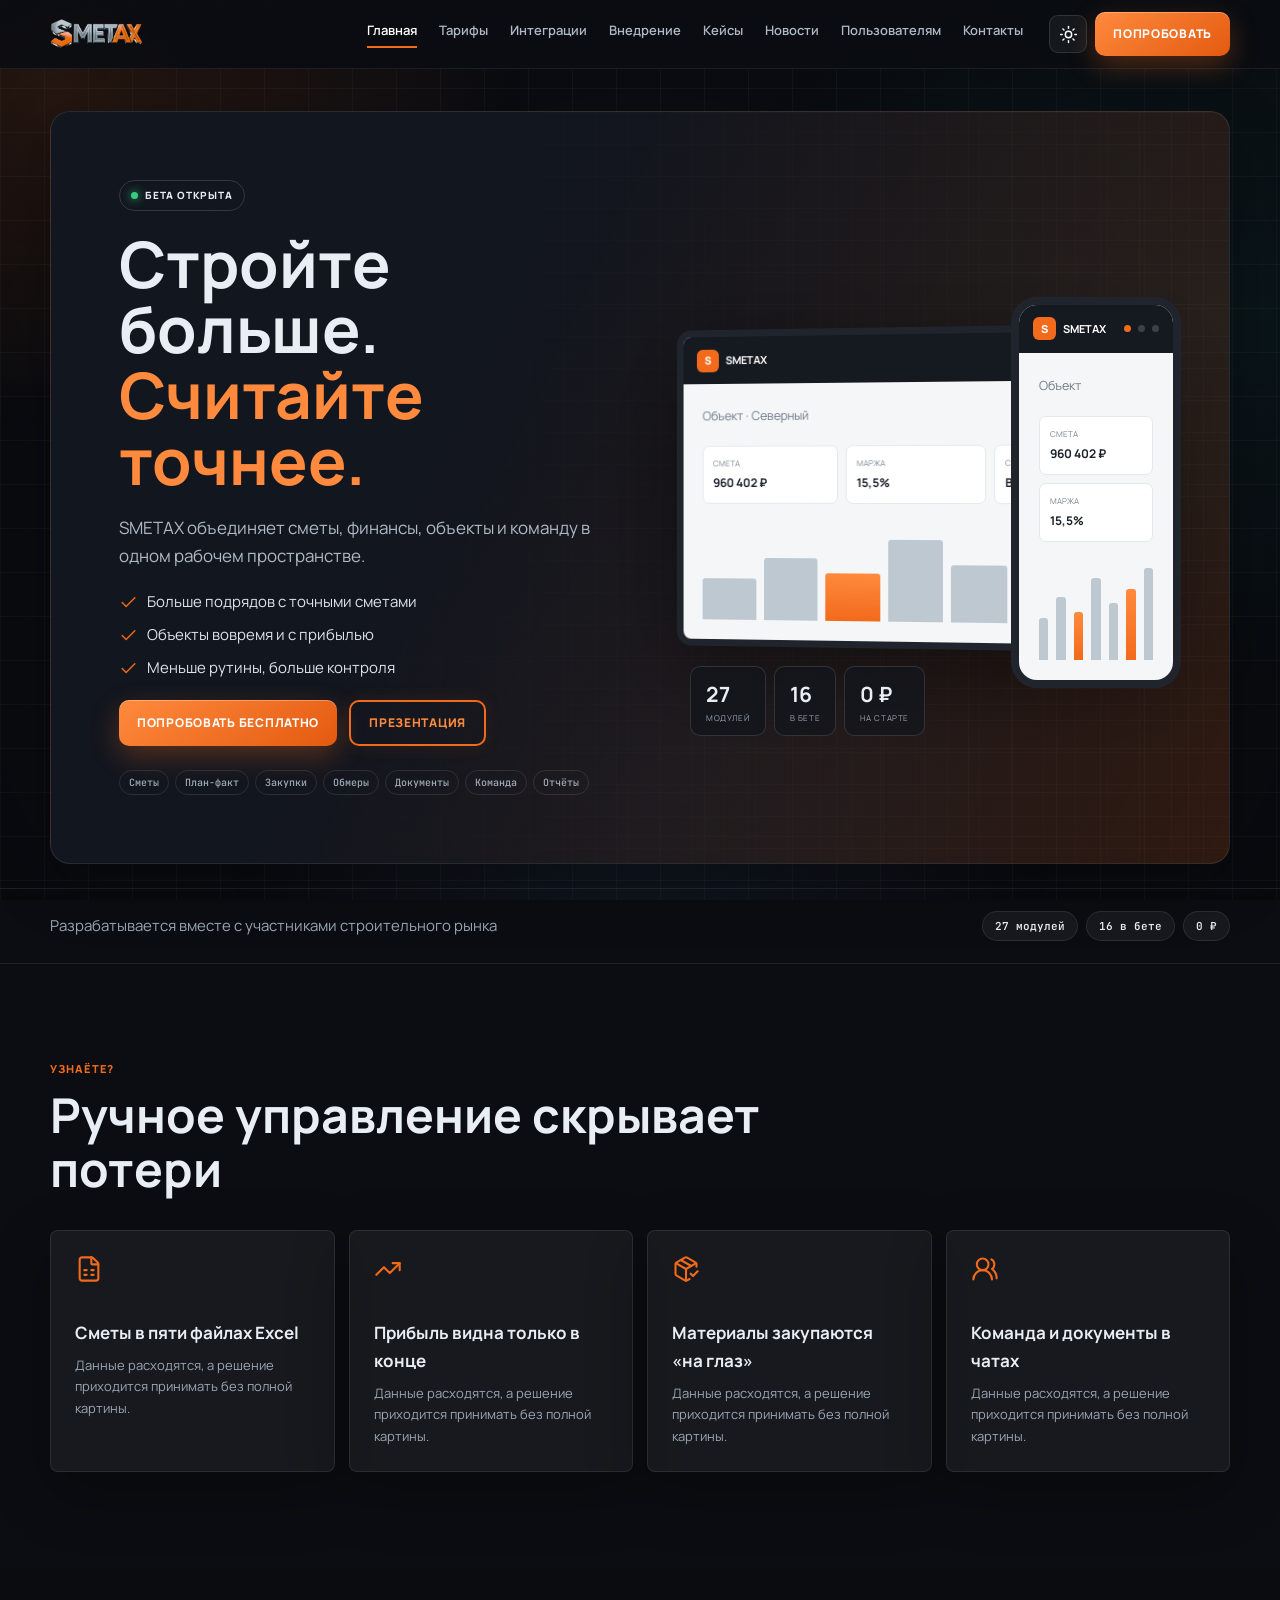
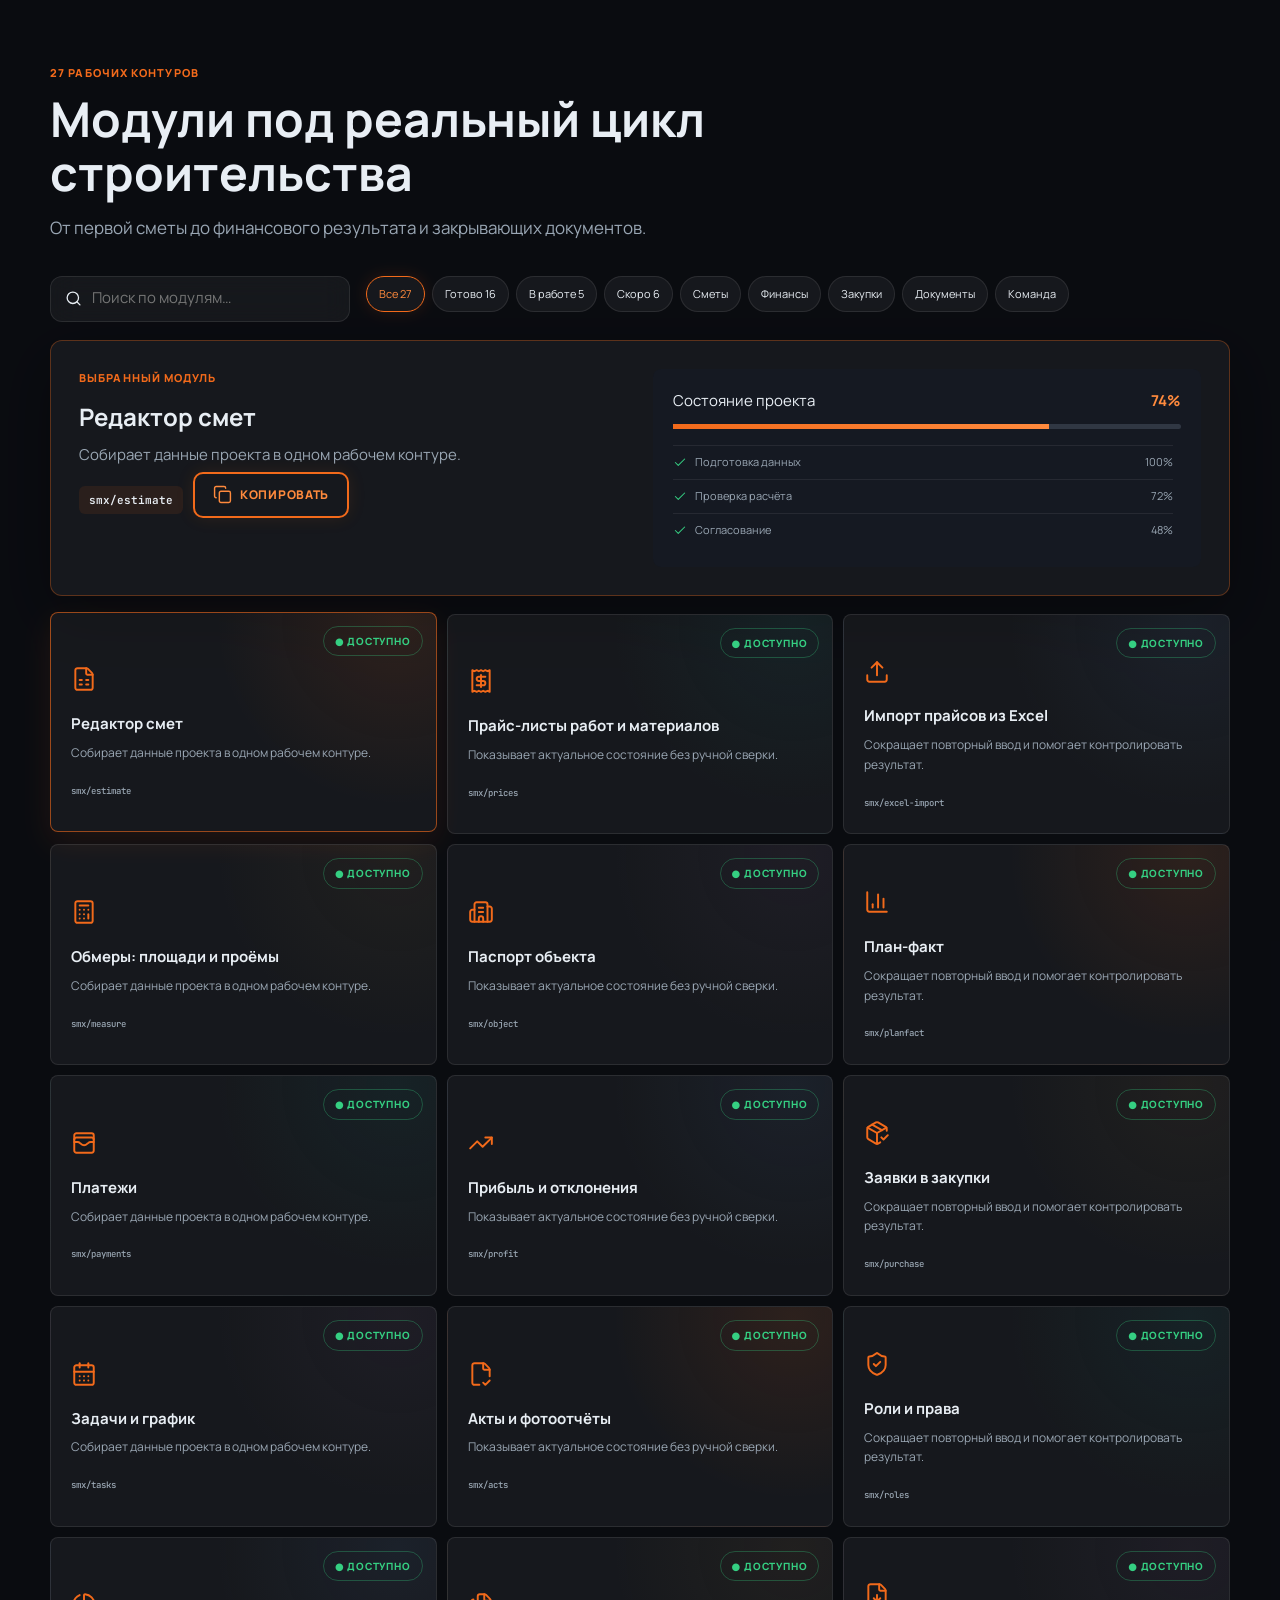
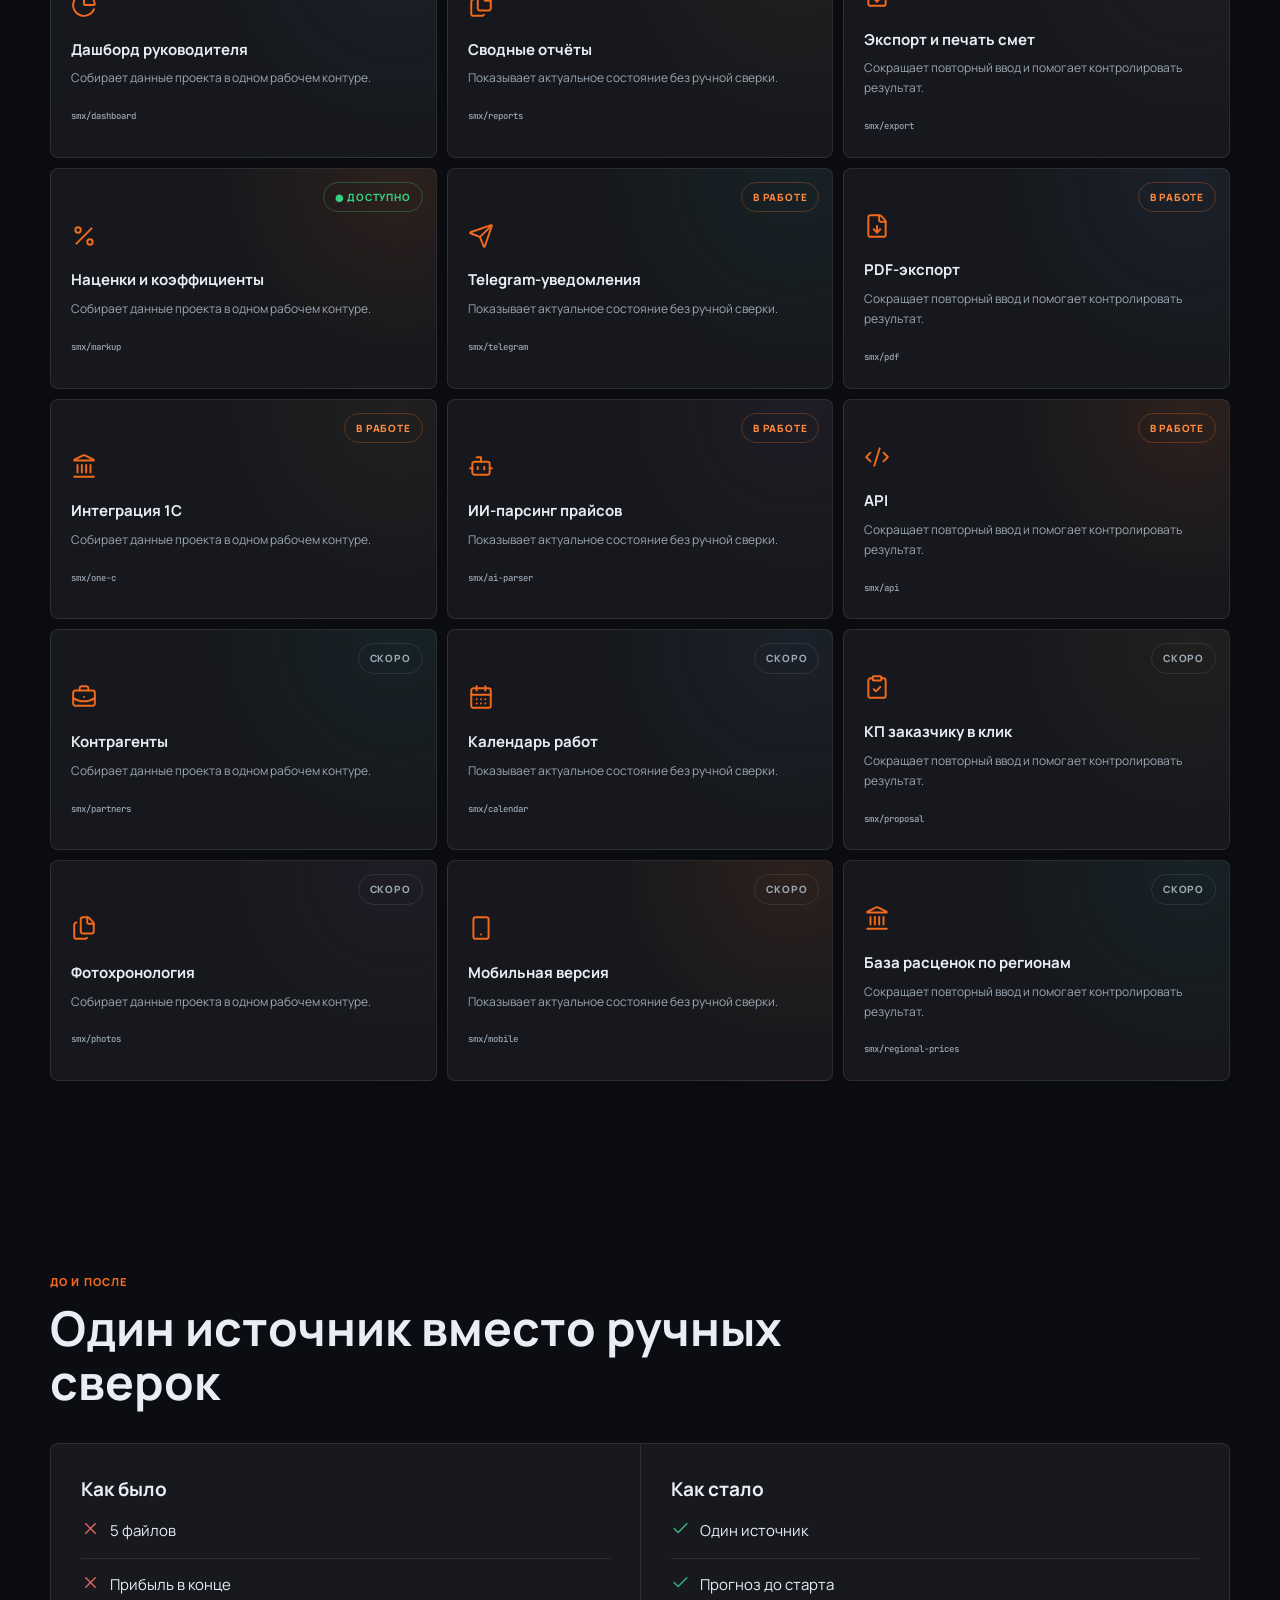
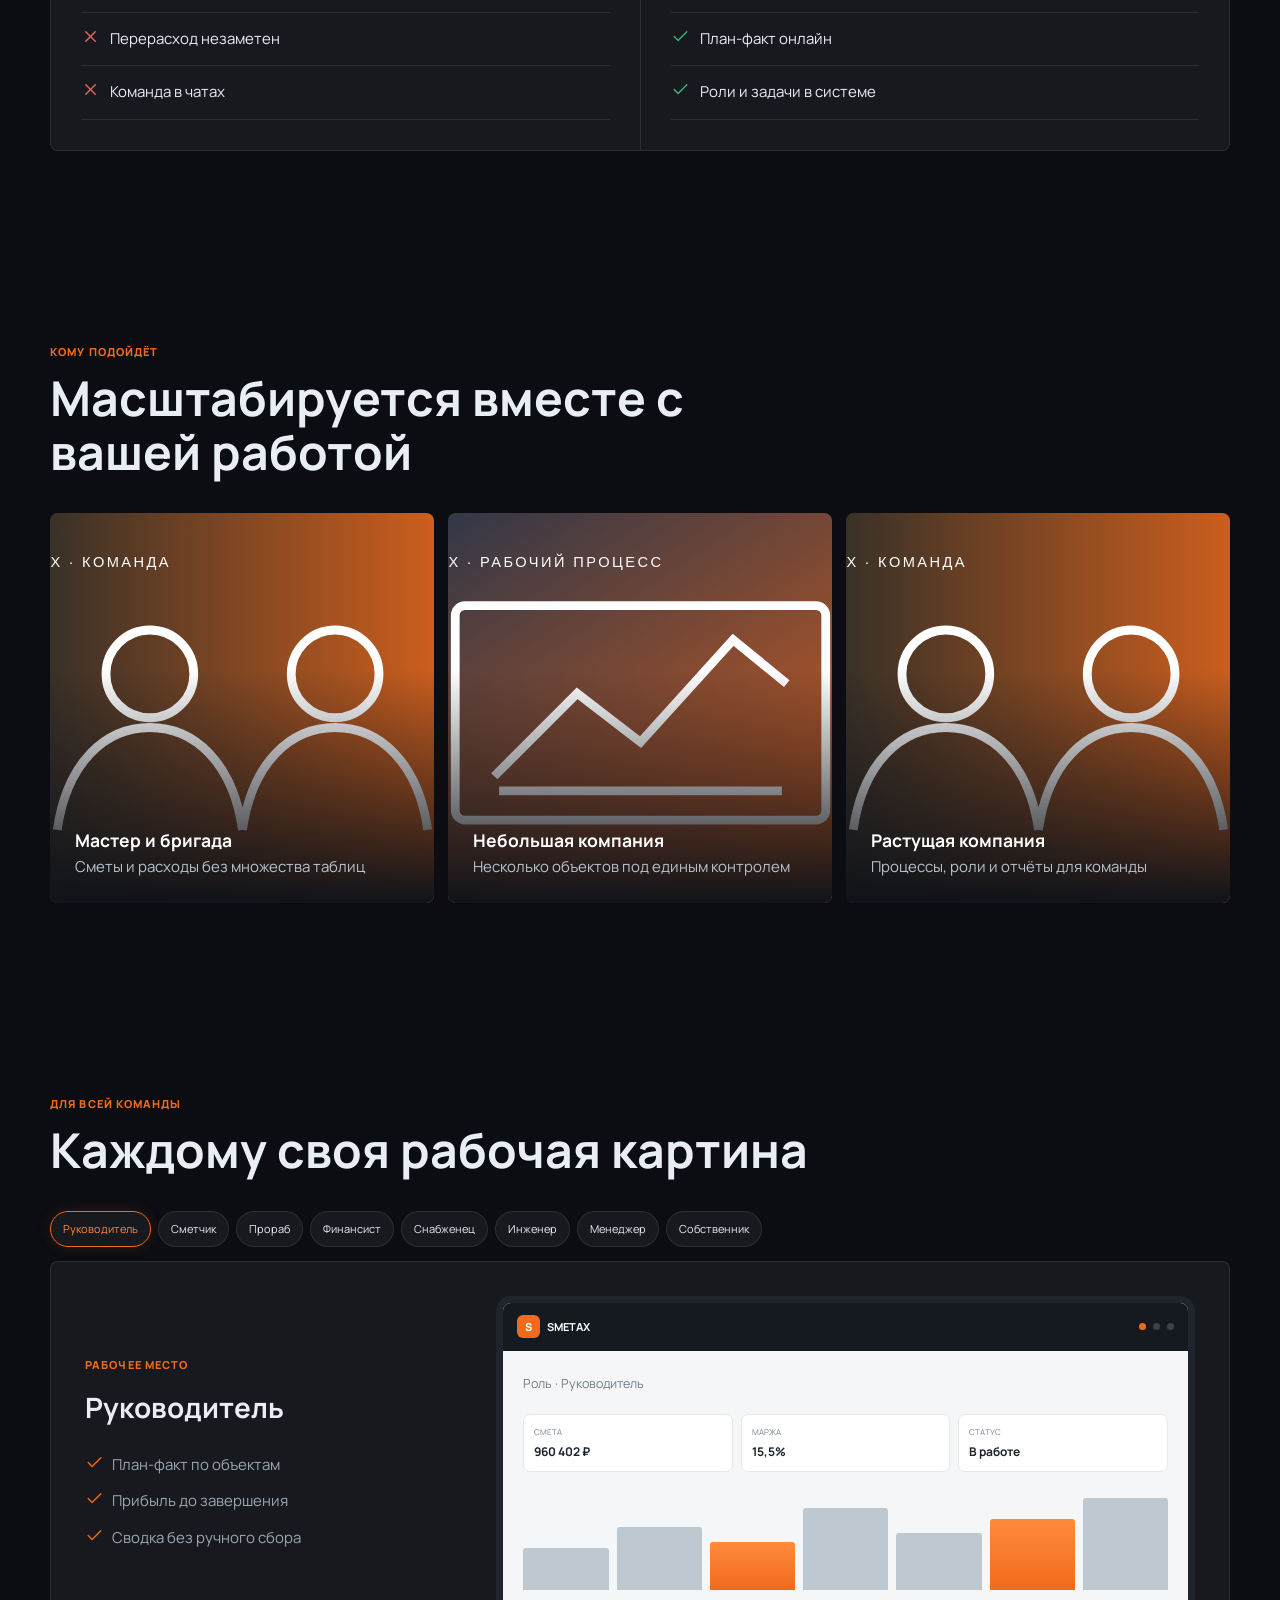
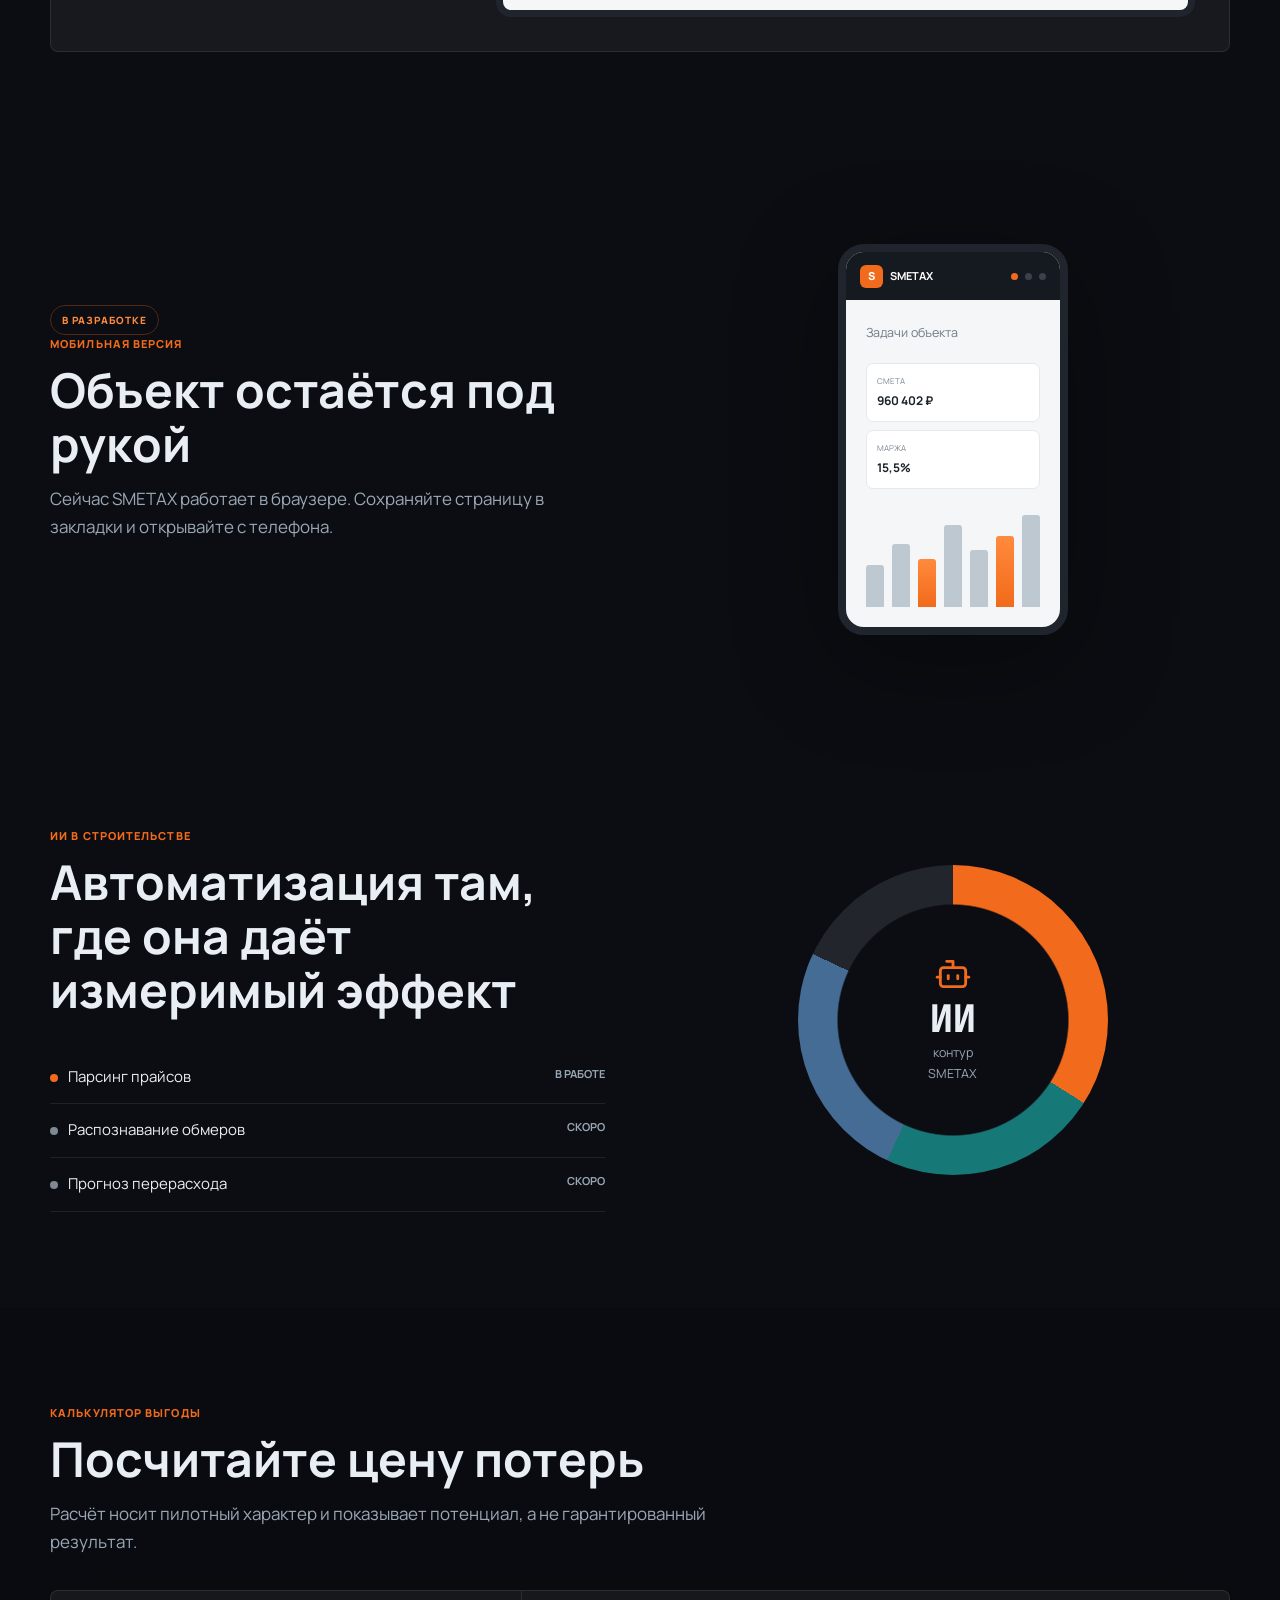
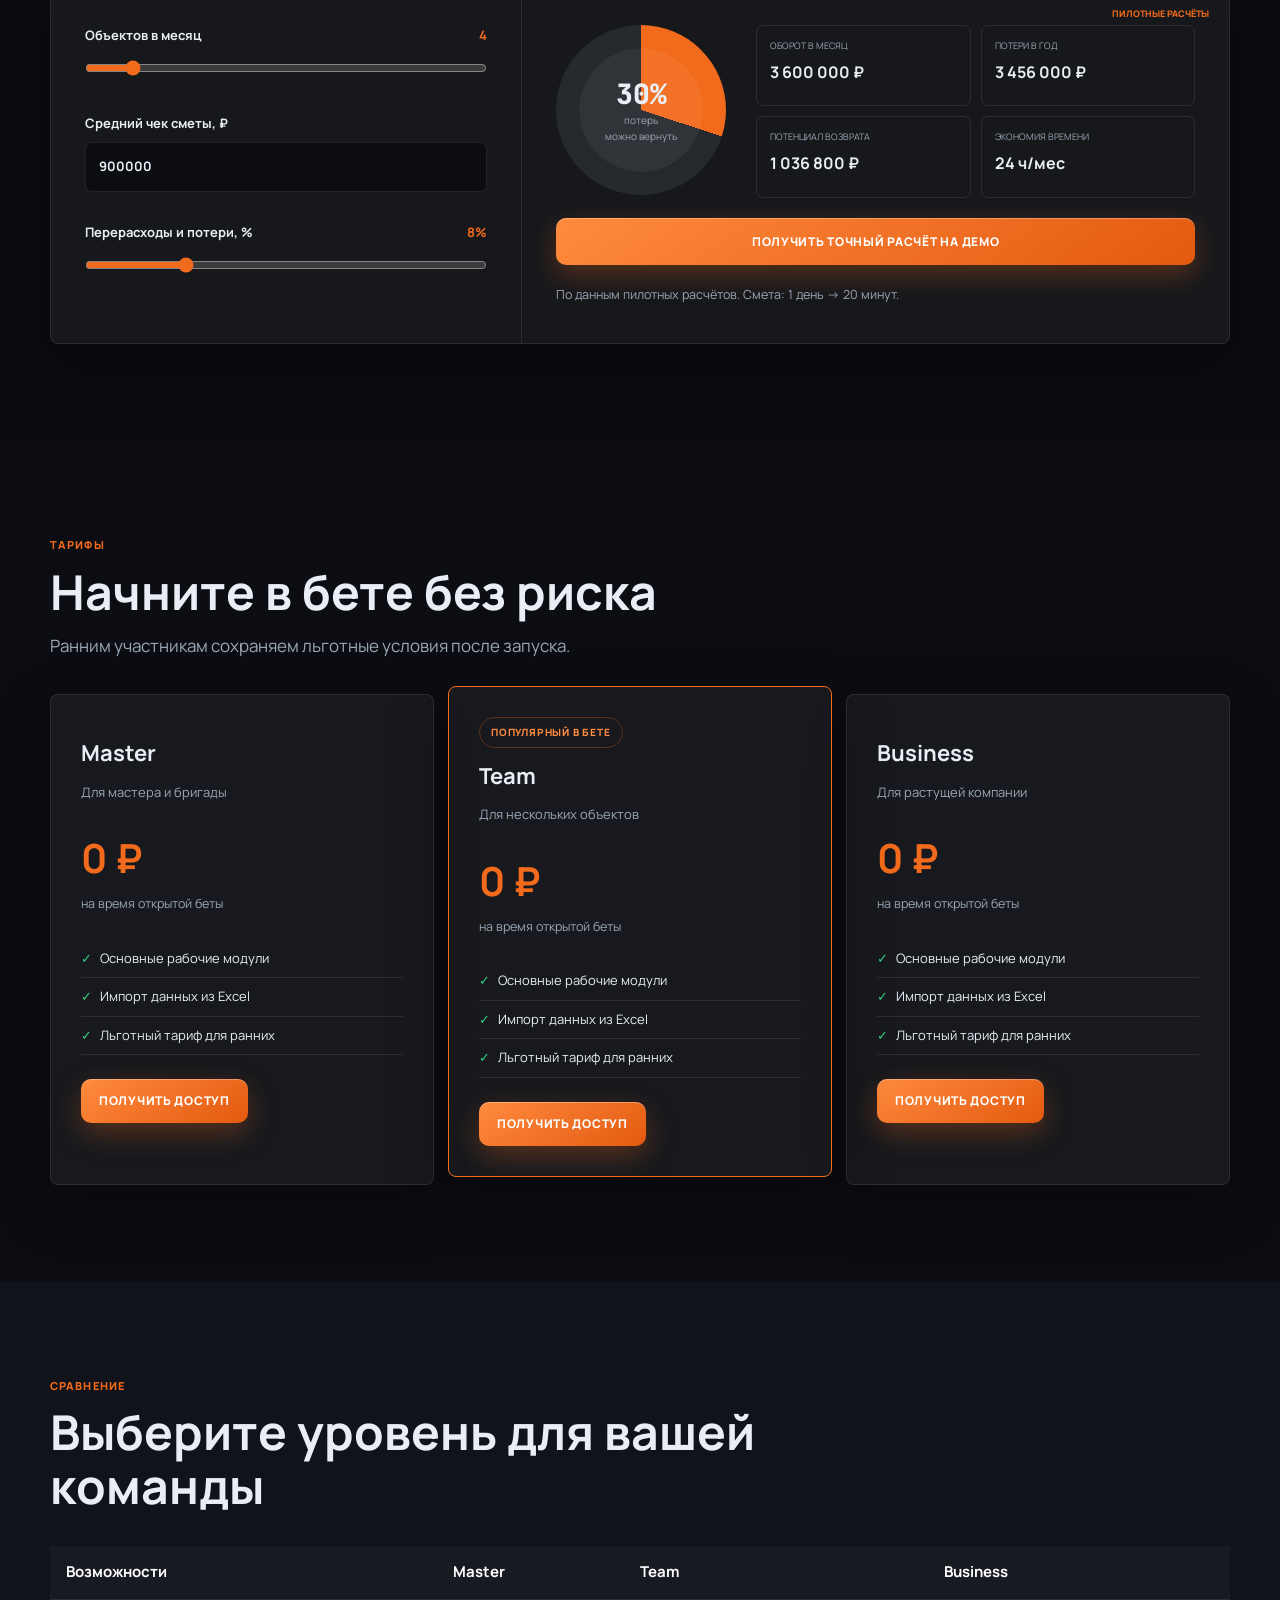
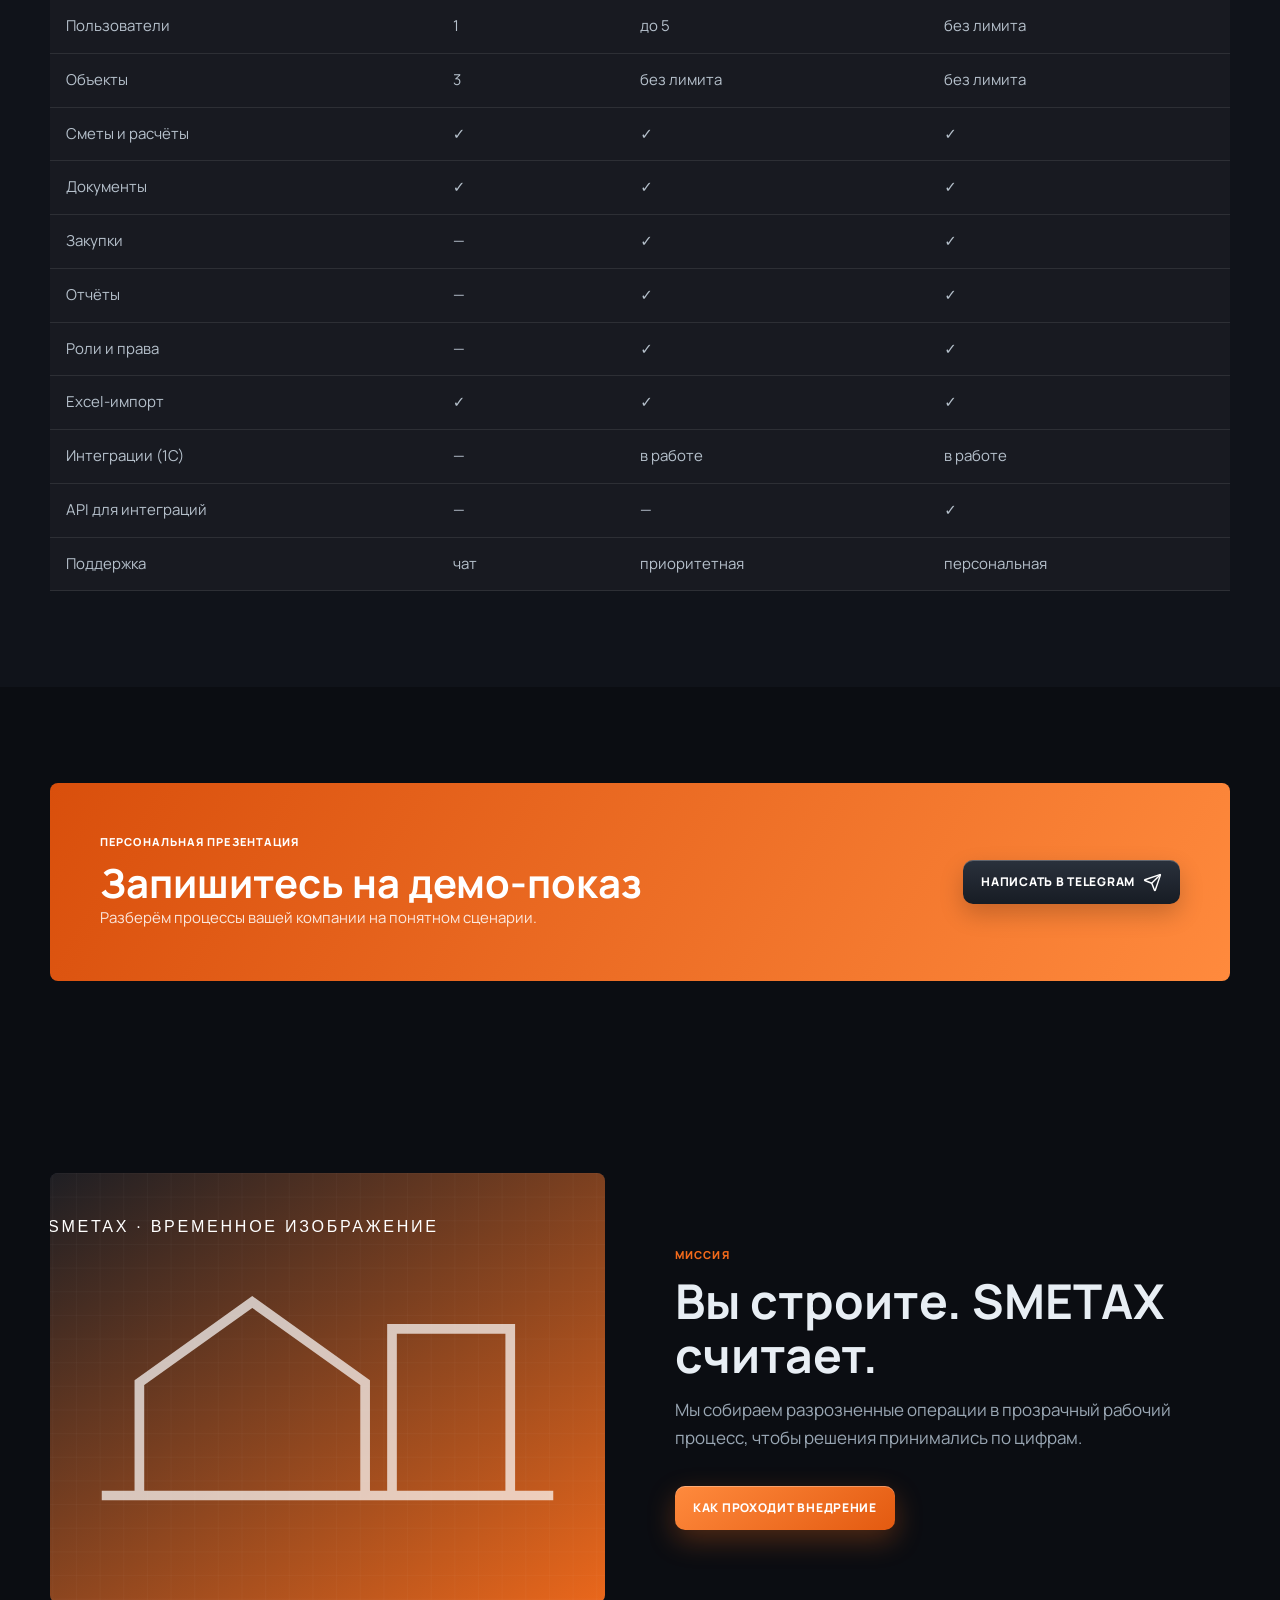
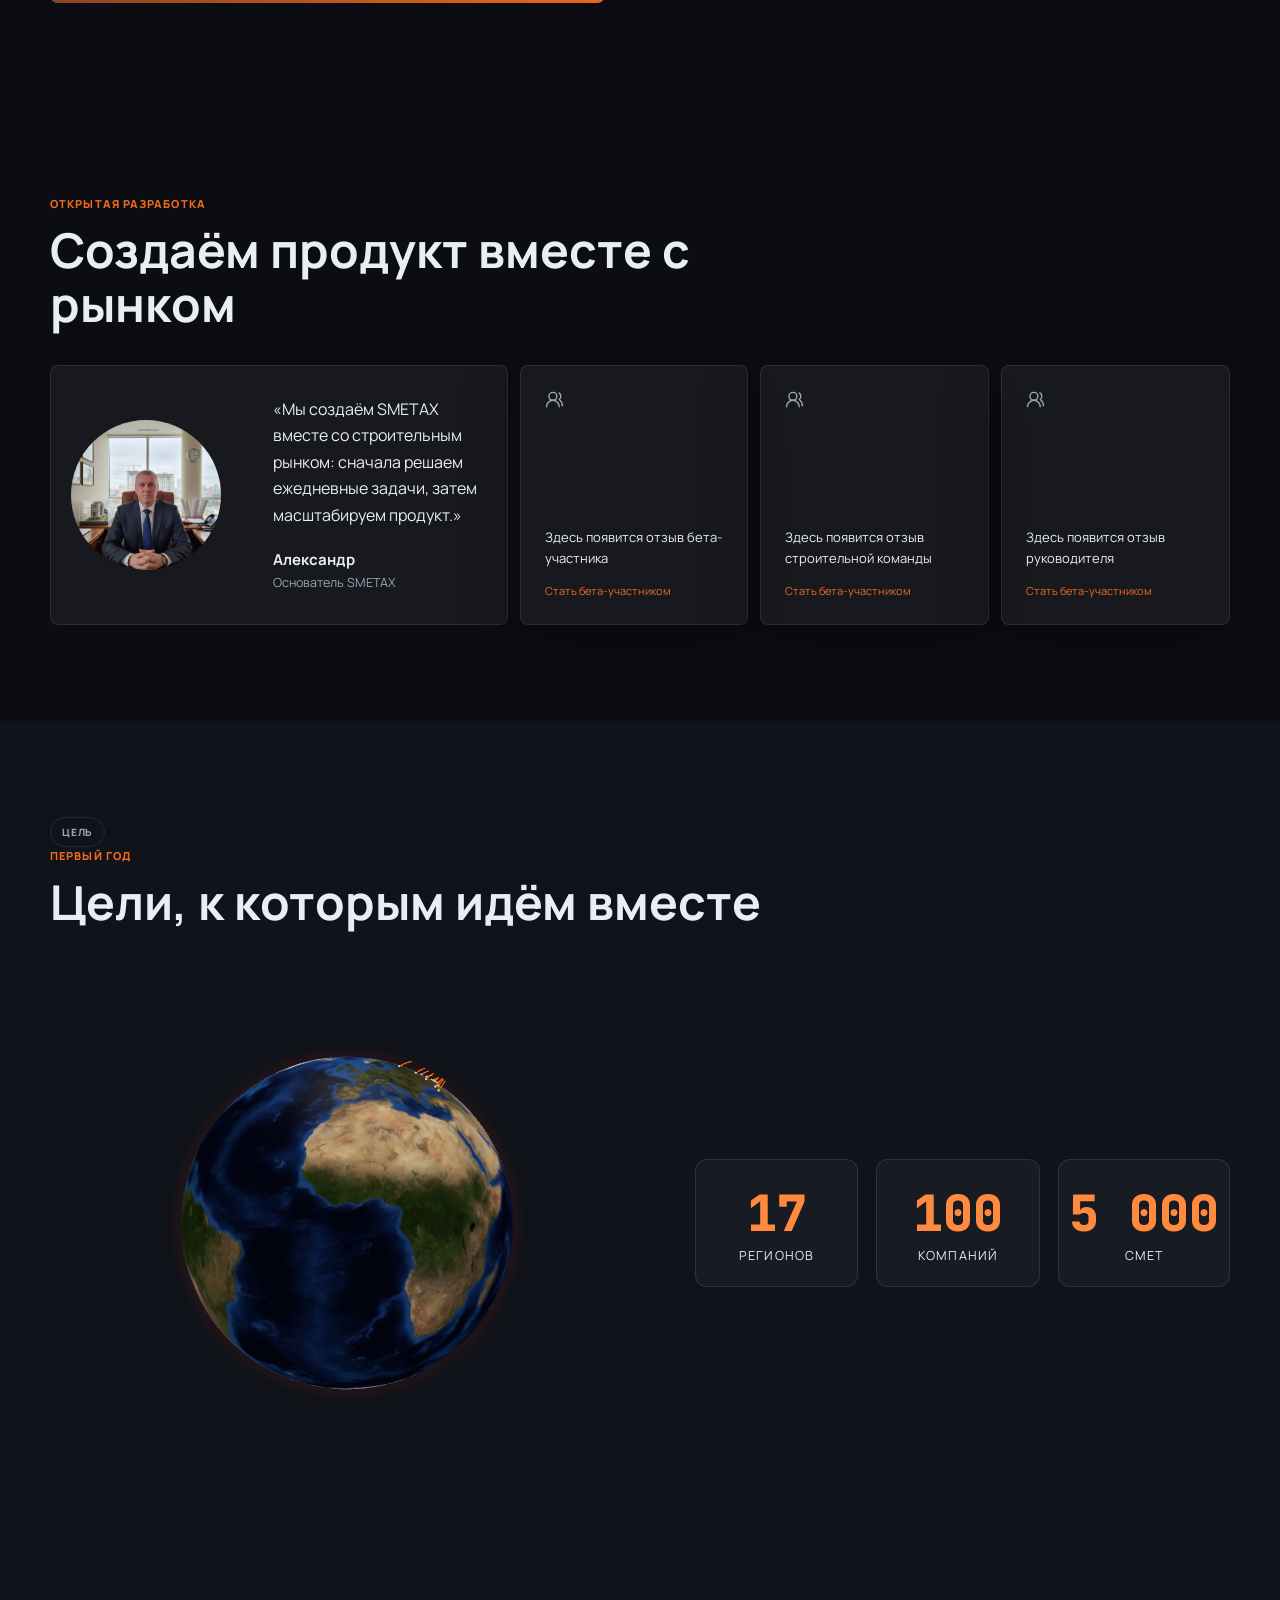
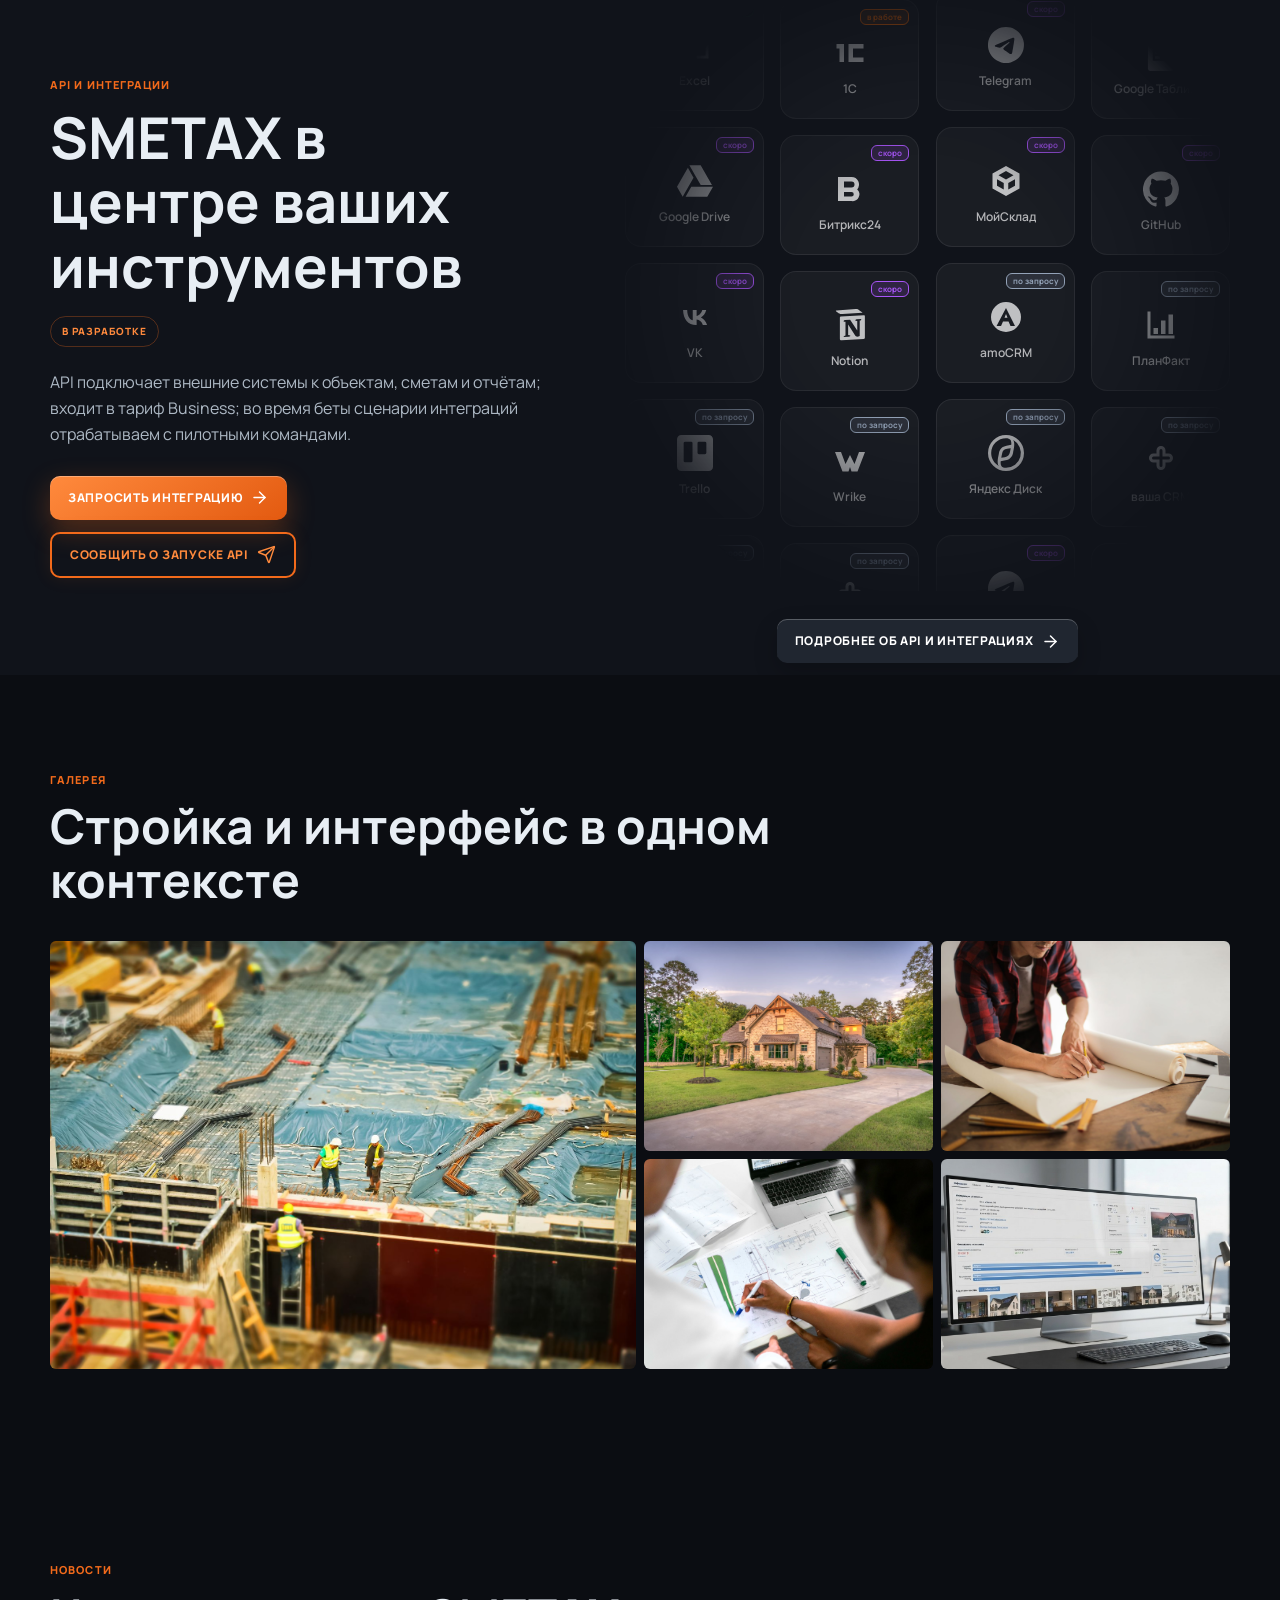
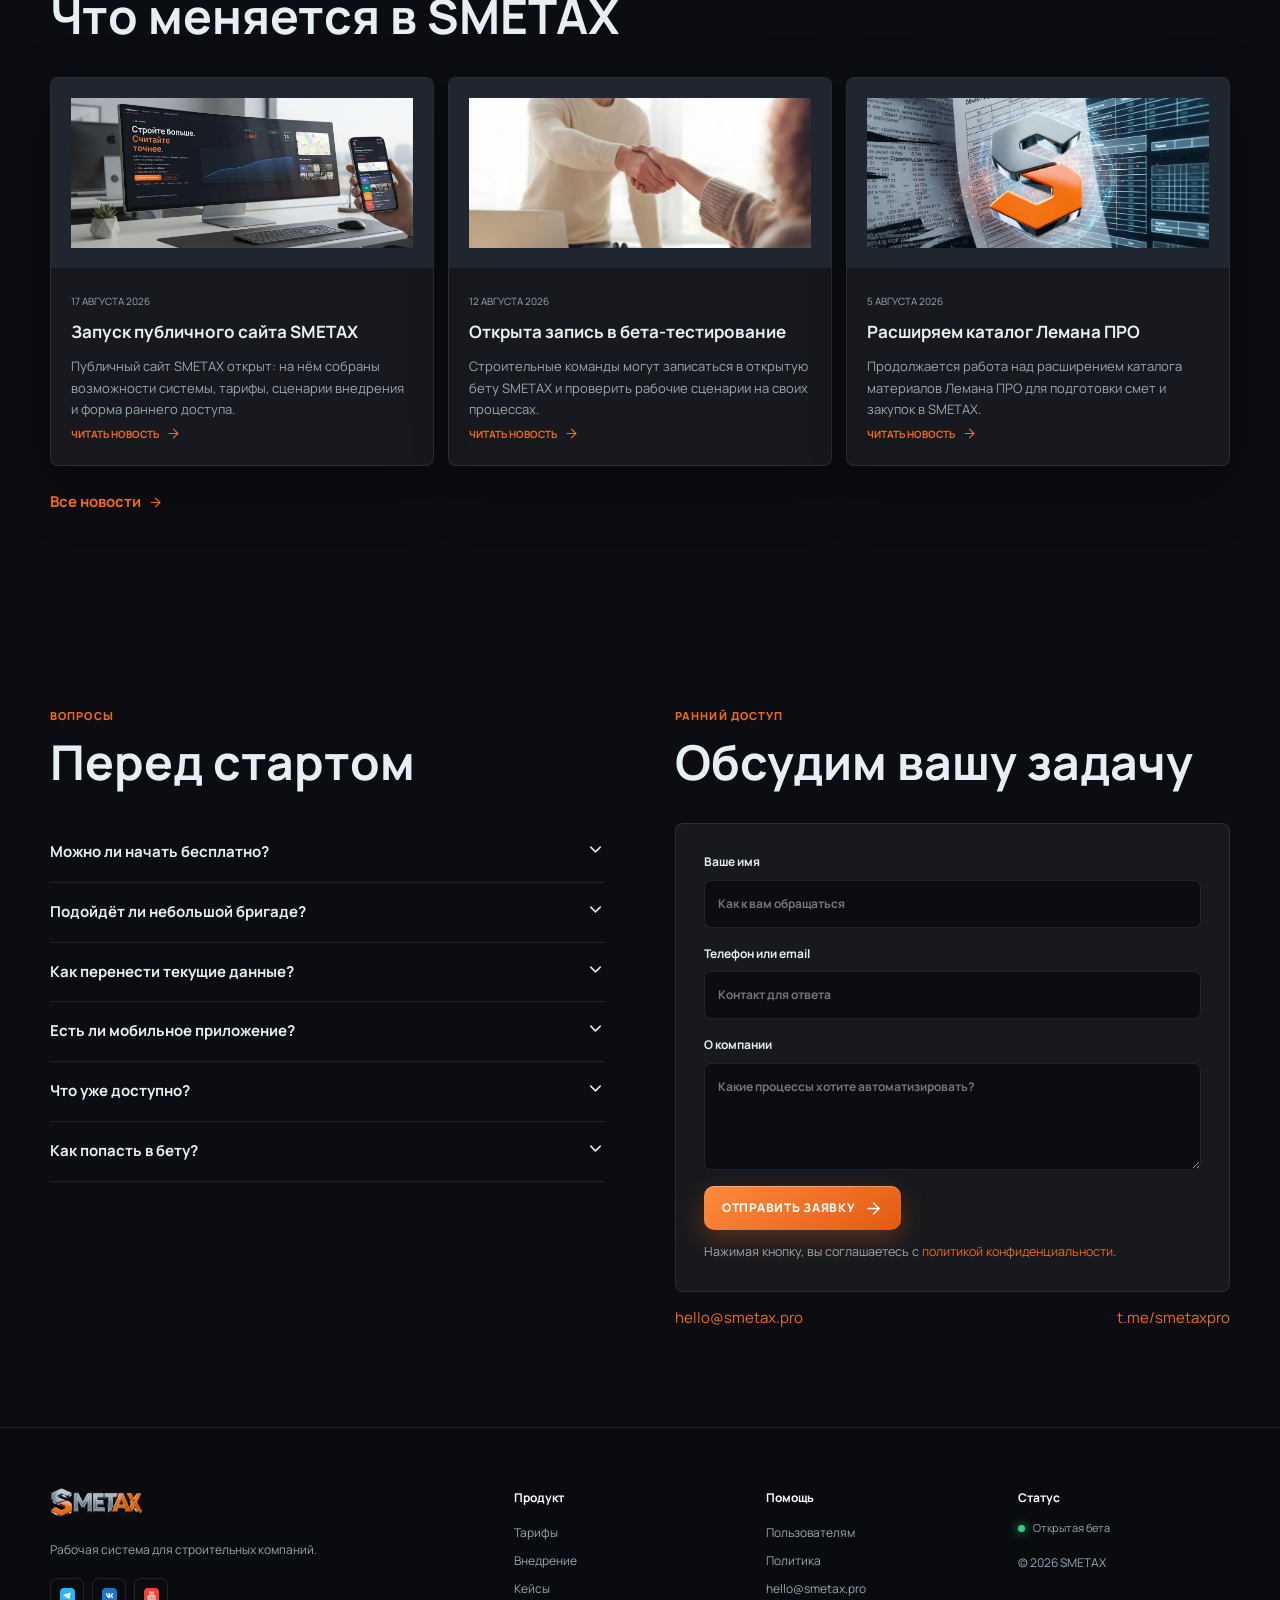
==== commit cfdf6455: "Publish v11.7 goals globe" ====
--- a/index.html
+++ b/index.html
@@ -17,8 +17,8 @@
     <link rel="preconnect" href="https://fonts.gstatic.com" crossorigin />
     <link href="https://fonts.googleapis.com/css2?family=Manrope:wght@400;500;600;700;800&display=swap" rel="stylesheet" />
     <title>SMETAX — корпоративная система для строительных компаний</title>
-    <script type="module" crossorigin src="/assets/index-wVe36KA0.js"></script>
-    <link rel="stylesheet" crossorigin href="/assets/index-B5tbe8ZP.css">
+    <script type="module" crossorigin src="/assets/index-BCiALLut.js"></script>
+    <link rel="stylesheet" crossorigin href="/assets/index-CkEql3vH.css">
   </head>
   <body>
     <div id="root"></div>
--- a/assets/index-CkEql3vH.css
+++ b/assets/index-CkEql3vH.css
@@ -0,0 +1 @@
+@import"https://fonts.googleapis.com/css2?family=JetBrains+Mono:wght@500;600&family=Manrope:wght@400;500;600;700;800&display=swap";.section.integrations-band{padding:12px 0}.wall-wrap{min-width:0;display:flex;flex-direction:column;align-items:center;gap:28px}.integration-wall{width:100%;height:600px;display:grid;grid-template-columns:repeat(4,minmax(0,1fr));gap:16px;overflow:hidden;-webkit-mask-image:radial-gradient(ellipse at center,#000 30%,transparent 78%);mask-image:radial-gradient(ellipse at center,#000 30%,transparent 78%)}.wall-mobile{display:none}.wall-column{min-width:0;overflow:hidden}.wall-track{width:100%;display:flex;flex-direction:column;gap:16px;will-change:transform;animation-duration:var(--wall-duration);animation-timing-function:linear;animation-iteration-count:infinite}.wall-up .wall-track{animation-name:wall-scroll-up}.wall-down .wall-track{animation-name:wall-scroll-down;transform:translateY(-50%)}.wall-column:hover .wall-track{animation-play-state:paused}.wall-card{position:relative;height:120px;flex:0 0 120px;display:flex;flex-direction:column;align-items:center;justify-content:center;gap:10px;min-width:0;padding:25px 8px 12px;border:1px solid rgba(255,255,255,.08);border-radius:16px;background:#ffffff0b;cursor:default;transition:border-color .3s,background .3s,box-shadow .3s,transform .3s}.wall-card:hover{z-index:2;border-color:#ff6b00;background:#ffffff14;box-shadow:0 0 20px #ff6b0029;transform:scale(1.02)}.wall-card img{width:36px;height:36px;object-fit:contain;filter:grayscale(1);opacity:.72;transition:opacity .3s}.wall-card:hover img{opacity:1}.wall-card b{max-width:100%;overflow:hidden;color:#ffffffad;font-size:12px;font-weight:600;line-height:1.25;text-align:center;text-overflow:ellipsis;white-space:nowrap}.wall-card small{position:absolute;top:9px;right:9px;max-width:calc(100% - 18px);padding:3px 6px;overflow:hidden;border:1px solid currentColor;border-radius:6px;font-size:8px;font-weight:700;line-height:1;text-overflow:ellipsis;white-space:nowrap}.wall-card.status-доступно small{color:#22c55e;background:#22c55e26}.wall-card.status-в-работе small{color:#ff6b00;background:#ff6b0026}.wall-card.status-скоро small{color:#a855f7;background:#a855f726}.wall-card.status-по-запросу small{color:#94a3b8;background:#94a3b826}@keyframes wall-scroll-up{0%{transform:translateY(0)}to{transform:translateY(-50%)}}@keyframes wall-scroll-down{0%{transform:translateY(-50%)}to{transform:translateY(0)}}@media(max-width:767px){.integration-wall{height:560px;grid-template-columns:repeat(2,minmax(0,1fr));gap:10px}.wall-desktop{display:none}.wall-mobile{display:grid}.wall-track{gap:10px}.wall-card{height:110px;flex-basis:110px;border-radius:12px}.wall-card img{width:32px;height:32px}.wall-card b{font-size:11px}}@media(prefers-reduced-motion:reduce){.wall-track{animation:none!important;transform:none!important;will-change:auto}}.goal-globe-layout{display:grid;grid-template-columns:minmax(0,1fr) minmax(420px,.9fr);gap:50px;align-items:center}.goals-globe{display:block;width:min(520px,100%);height:auto;aspect-ratio:1;margin:auto}.goals-globe-fallback{background:transparent}.goal-stats{display:flex;justify-content:space-between;gap:18px}.goal-stats span{flex:1;text-align:center;padding:20px 10px;border:1px solid rgba(255,255,255,.1);border-radius:12px;background:#ffffff09}.goal-stats b,.goal-stats small{display:block}.goal-stats b{font:800 clamp(32px,4vw,50px) var(--mono);color:var(--or2)}.goal-stats span:last-child b{white-space:nowrap}.goal-stats small{text-transform:uppercase;letter-spacing:.1em}@media(max-width:767px){.goal-globe-layout{grid-template-columns:1fr;gap:22px}.goals-globe{width:min(320px,100%)}.goal-stats{flex-direction:column}.goal-stats span{padding:12px}.goal-stats b{font-size:34px}}:root{--bg:#0b0d12;--card:rgba(255,255,255,.05);--tx:#e8eef4;--mut:#9aa7b4;--line:rgba(255,255,255,.09);--or:#f26a1b;--or2:#ff8a3d;--blob1:rgba(242,106,27,.14);--blob2:rgba(23,120,120,.12);--blob3:rgba(60,90,130,.15);--grid:rgba(255,255,255,.035);--shadow:0 20px 60px rgba(0,0,0,.3);--mono:"JetBrains Mono",ui-monospace,monospace;color-scheme:dark}:root[data-theme=light]{--bg:#f6f7fb;--card:#fff;--tx:#1c232b;--mut:#5f6b7a;--line:rgba(20,25,35,.11);--blob1:rgba(238,126,56,.14);--blob2:rgba(60,180,170,.12);--blob3:rgba(78,130,180,.12);--grid:rgba(20,25,35,.04);--shadow:0 20px 55px rgba(35,46,62,.1);color-scheme:light}*{box-sizing:border-box;margin:0;padding:0}html{scroll-behavior:smooth}body{font:400 15px/1.65 Manrope,system-ui,sans-serif;background-color:var(--bg);color:var(--tx);overflow-x:hidden}body:before,body:after{content:"";position:fixed;inset:0;pointer-events:none;z-index:-2}body:before{background:radial-gradient(700px 500px at 4% 10%,var(--blob1),transparent 68%),radial-gradient(760px 560px at 94% 34%,var(--blob2),transparent 68%),radial-gradient(600px 520px at 50% 90%,var(--blob3),transparent 70%),linear-gradient(var(--grid) 1px,transparent 1px),linear-gradient(90deg,var(--grid) 1px,transparent 1px);background-size:auto,auto,auto,44px 44px,44px 44px;animation:breathe 12s ease-in-out infinite}body:after{z-index:-1;background:radial-gradient(circle at center,transparent 45%,rgba(0,0,0,.25) 120%)}a{color:inherit;text-decoration:none}button,input,textarea{font:inherit}button{color:inherit}svg{width:19px;height:19px;stroke-width:1.8}.wrap{width:min(1180px,calc(100% - 48px));margin:auto}.section{padding:96px 0;position:relative}.reveal{opacity:0;transform:translateY(28px);transition:opacity .7s,transform .7s}.reveal.visible{opacity:1;transform:none}.overline{display:block;color:var(--or);font-size:11px;font-weight:800;letter-spacing:.1em;text-transform:uppercase;margin-bottom:10px}.section-title{max-width:760px;margin-bottom:34px}.section-title h2,h2{font-size:clamp(32px,4vw,48px);line-height:1.12;letter-spacing:0}.section-title p,.page-hero p{color:var(--mut);font-size:17px;margin-top:14px;max-width:680px}.header{position:sticky;top:0;z-index:100;background:#0b0d12e6;border-bottom:1px solid rgba(255,255,255,.08);-webkit-backdrop-filter:blur(18px);backdrop-filter:blur(18px)}.header-in{height:68px;display:flex;align-items:center;gap:26px}.logo img{height:30px;display:block}.header nav{display:flex;gap:22px;margin-left:auto}.header nav a{color:#aeb9c5;font-size:13px;font-weight:600}.header nav a:hover,.header nav a.active{color:#fff}.header nav a.active:after{content:"";display:block;height:2px;background:var(--or);margin-top:5px}.header-tools{display:flex;align-items:center;gap:8px}.icon-btn{width:38px;height:38px;border:1px solid rgba(255,255,255,.12);background:#ffffff0d;border-radius:9px;color:#fff;display:grid;place-items:center;cursor:pointer}.menu{display:none}.btn-solid,.btn-outline{min-height:44px;border-radius:10px;padding:11px 18px;display:inline-flex;align-items:center;justify-content:center;gap:8px;border:0;cursor:pointer;font-weight:800;font-size:12px;letter-spacing:.06em;text-transform:uppercase;box-shadow:inset 0 1px #ffffff40,0 10px 24px #0003;transition:.2s}.btn-solid{color:#fff;background:linear-gradient(#2a313c,#171c24)}.btn-orange{background:linear-gradient(145deg,var(--or2),#e35a10);box-shadow:inset 0 1px #ffffff4d,0 10px 28px #f26a1b4d}.btn-outline{color:var(--or2);background:transparent;border:2px solid var(--or);box-shadow:0 0 18px #f26a1b1a}.btn-solid:hover,.btn-outline:hover{transform:translateY(-2px)}.btn-outline:hover{background:#f26a1b1a}.hero{padding:42px 0 24px}.hero-card{min-height:680px;border:1px solid var(--line);border-radius:20px;padding:68px;display:grid;grid-template-columns:1.02fr .98fr;align-items:center;gap:40px;background:linear-gradient(115deg,#12161f 35%,#f26a1b29);box-shadow:var(--shadow);overflow:hidden;position:relative;color:#e8eef4}.hero-card:after{content:"";position:absolute;inset:0;background-image:linear-gradient(rgba(255,255,255,.025) 1px,transparent 1px),linear-gradient(90deg,rgba(255,255,255,.025) 1px,transparent 1px);background-size:32px 32px;-webkit-mask-image:linear-gradient(90deg,transparent,black);mask-image:linear-gradient(90deg,transparent,black);pointer-events:none}.pill,.badge{display:inline-flex;align-items:center;gap:7px;border-radius:99px;padding:6px 11px;text-transform:uppercase;font-size:10px;font-weight:800;letter-spacing:.08em;border:1px solid rgba(255,255,255,.14)}.pill i,.status i{width:7px;height:7px;border-radius:50%;background:#35cf82;box-shadow:0 0 10px #35cf82}.hero h1{font-size:clamp(46px,5vw,64px);line-height:1.03;margin:20px 0;letter-spacing:0}.hero h1 span{display:block}.hero h1 .accent{color:var(--or2)}.hero-copy>p{color:#aeb9c5;font-size:17px;max-width:530px}.hero-copy ul{list-style:none;margin:20px 0}.hero-copy li{display:flex;gap:9px;align-items:center;margin:8px 0;color:#dce3ea}.hero-copy li svg{color:var(--or)}.actions{display:flex;gap:12px;flex-wrap:wrap}.feature-pills{display:flex;gap:6px;flex-wrap:wrap;margin-top:24px}.feature-pills span{font:500 10px var(--mono);padding:5px 9px;border:1px solid rgba(255,255,255,.1);border-radius:99px;color:#9eabb7}.hero-visual{position:relative;min-height:500px;display:grid;align-items:center}.laptop{transform:perspective(1100px) rotateY(-6deg);filter:drop-shadow(0 28px 50px rgba(0,0,0,.45));z-index:1}.phone-wrap{position:absolute;right:-20px;bottom:50px;width:170px;z-index:2}.product-mock{background:#f4f6f8;color:#1c232b;border:7px solid #20252d;border-radius:15px;overflow:hidden;min-height:310px}.product-mock.phone{border-radius:26px;min-height:340px;border-width:8px}.mock-head{height:48px;background:#151920;color:#fff;display:flex;align-items:center;gap:7px;padding:0 14px;font-size:11px}.mock-head i{width:7px;height:7px;background:#3a414b;border-radius:50%}.mock-head i:first-of-type{margin-left:auto;background:var(--or)}.mock-brand{width:23px;height:23px;background:var(--or);border-radius:6px;display:grid;place-items:center;font-weight:900}.mock-content{padding:20px}.mock-content>small{color:#707c88}.mock-kpis{display:grid;grid-template-columns:repeat(3,1fr);gap:8px;margin:18px 0}.mock-kpis span{padding:10px;background:#fff;border:1px solid #e5e9ed;border-radius:7px}.mock-kpis small,.mock-kpis b{display:block}.mock-kpis small{font-size:8px;text-transform:uppercase;color:#7a8692}.mock-kpis b{font-size:12px;margin-top:4px}.phone .mock-kpis{grid-template-columns:1fr}.phone .mock-kpis span:nth-child(3){display:none}.bars{height:100px;display:flex;align-items:flex-end;gap:8px}.bars i{flex:1;background:#bec8d1;border-radius:3px 3px 0 0}.bars i:nth-child(3n){background:linear-gradient(var(--or2),var(--or))}.hero-stats{display:flex;gap:8px;position:absolute;bottom:2px;left:20px;z-index:3}.hero-stats span{background:#14171dd1;border:1px solid rgba(255,255,255,.12);-webkit-backdrop-filter:blur(10px);backdrop-filter:blur(10px);padding:10px 15px;border-radius:10px}.hero-stats b,.hero-stats small{display:block}.hero-stats b{font-size:21px}.hero-stats small{font-size:8px;text-transform:uppercase;color:#98a5b1;letter-spacing:.08em}.proof{border-block:1px solid var(--line)}.proof .wrap{padding:22px 0;display:flex;align-items:center;justify-content:space-between;gap:20px}.proof p{color:var(--mut)}.proof div div{display:flex;gap:8px}.proof span,.integration-list span{border:1px solid var(--line);background:var(--card);padding:7px 12px;border-radius:99px;font:600 11px var(--mono)}.pain-grid,.audience-grid,.tariff-grid,.news-grid{display:grid;grid-template-columns:repeat(4,1fr);gap:14px}.pain-grid article,.tariff,.news-grid article,.review-slot{background:var(--card);border:1px solid var(--line);border-radius:8px;padding:24px;box-shadow:var(--shadow);transition:.2s}.pain-grid article:hover,.tariff:hover,.news-grid article:hover{transform:translateY(-3px)}.pain-grid svg{color:var(--or);width:28px;height:28px}.pain-grid h3{font-size:17px;margin:28px 0 8px}.pain-grid p,.tariff p{color:var(--mut);font-size:13px}.catalog-section{background:#0000000f}.catalog-tools{display:flex;align-items:flex-start;gap:16px;margin-bottom:18px}.catalog-tools label{height:46px;min-width:300px;display:flex;align-items:center;gap:10px;border:1px solid var(--line);background:var(--card);border-radius:12px;padding:0 14px;-webkit-backdrop-filter:blur(14px);backdrop-filter:blur(14px)}.catalog-tools input{border:0;outline:0;background:transparent;color:var(--tx);width:100%}.filters{display:flex;gap:7px;flex-wrap:wrap}.filters button,.role-tabs button{border:1px solid var(--line);background:var(--card);border-radius:99px;padding:8px 12px;font-size:11px;cursor:pointer}.filters button.active,.role-tabs button.active{border-color:var(--or);color:var(--or2);box-shadow:0 0 15px #f26a1b24}.selected-panel,.api-panel{display:grid;grid-template-columns:1fr 1fr;gap:25px;padding:28px;border:1px solid rgba(242,106,27,.32);background:var(--card);border-radius:12px;margin-bottom:18px;box-shadow:var(--shadow)}.selected-panel h3,.api-panel h3{font-size:24px;margin:7px 0}.selected-panel p,.api-panel p{color:var(--mut);max-width:500px}.selected-panel code,.api-panel code{font:600 11px var(--mono);display:inline-block;padding:7px 10px;background:#f26a1b17;border-radius:6px;margin:18px 10px 0 0}.module-preview{background:#151922;color:#e8eef4;padding:20px;border-radius:8px}.module-preview>b{float:right;color:var(--or2)}.progress{height:5px;background:#303743;border-radius:5px;margin:10px 0 16px}.progress i{display:block;width:74%;height:100%;background:linear-gradient(90deg,var(--or),var(--or2))}.module-preview p{display:flex;align-items:center;gap:8px;font-size:11px;padding:7px 0;border-top:1px solid rgba(255,255,255,.07)}.module-preview p svg{color:#35cf82;width:14px}.module-preview em{margin-left:auto;font-style:normal}.module-grid{display:grid;grid-template-columns:repeat(3,1fr);gap:10px}.module-card{text-align:left;min-height:215px;padding:20px;border-radius:8px;border:1px solid var(--line);background:radial-gradient(circle at 90% 5%,rgba(242,106,27,.1),transparent 45%),var(--card);cursor:pointer;position:relative;transition:.2s}.module-card:hover,.module-card.selected{border-color:#f26a1b99;transform:translateY(-2px);box-shadow:0 10px 30px #f26a1b1a}.module-card>svg{color:var(--or);width:26px;height:26px;margin:24px 0 12px}.module-card h3{font-size:15px}.module-card p{color:var(--mut);font-size:12px;margin:6px 0 14px}.module-card code{font:500 9px var(--mono);color:var(--mut)}.module-card .badge{position:absolute;right:13px;top:13px}.badge.ready{color:#35cf82;border-color:#35cf824d}.badge.work{color:var(--or2);border-color:#f26a1b4d}.badge.soon{color:var(--mut);border-color:var(--line)}.domain-1{background:radial-gradient(circle at 90% 5%,rgba(23,120,120,.1),transparent 45%),var(--card)}.domain-2{background:radial-gradient(circle at 90% 5%,rgba(70,110,160,.1),transparent 45%),var(--card)}.domain-3{background:radial-gradient(circle at 90% 5%,rgba(150,120,60,.08),transparent 45%),var(--card)}.domain-4{background:radial-gradient(circle at 90% 5%,rgba(120,90,140,.08),transparent 45%),var(--card)}.empty{text-align:center;color:var(--mut);padding:30px}.compare{display:grid;grid-template-columns:1fr 1fr;border:1px solid var(--line);background:var(--card);border-radius:8px;overflow:hidden}.compare>div{padding:30px}.compare>div+div{border-left:1px solid var(--line)}.compare b{font-size:19px}.compare p{display:flex;gap:10px;padding:14px 0;border-bottom:1px solid var(--line)}.compare div:first-child svg{color:#de665e}.compare div:last-child svg{color:#35b77a}.audience-grid{grid-template-columns:repeat(3,1fr)}.audience-grid article{height:390px;position:relative;overflow:hidden;border-radius:8px;background:#151922}.audience-grid .media{height:100%}.audience-grid .media:after{content:"";position:absolute;inset:40% 0 0;background:linear-gradient(transparent,#101319)}.audience-grid article>div:last-child{position:absolute;left:25px;right:25px;bottom:23px;color:#fff;z-index:2}.audience-grid p{color:#b8c2cc}.media{background:#202630;overflow:hidden;position:relative;min-height:180px}.media img{width:100%;height:100%;display:block;object-fit:cover;transition:.4s}.media:hover img{transform:scale(1.04)}.media-fallback{display:grid;place-items:center;background:linear-gradient(135deg,#202630,#343943 50%,#f26a1bb8);background-image:linear-gradient(rgba(255,255,255,.04) 1px,transparent 1px),linear-gradient(90deg,rgba(255,255,255,.04) 1px,transparent 1px),linear-gradient(135deg,#202630,#f26a1bbf);background-size:30px 30px,30px 30px,auto}.media-fallback span{text-align:center;color:#fff}.media-fallback svg{display:block;margin:0 auto 8px;width:32px;height:32px}.media-fallback small{font-size:10px;text-transform:uppercase;letter-spacing:.08em}.role-tabs{display:flex;gap:7px;flex-wrap:wrap;margin-bottom:14px}.role-panel{display:grid;grid-template-columns:.7fr 1.3fr;gap:35px;align-items:center;border:1px solid var(--line);background:var(--card);border-radius:8px;padding:34px}.role-panel h3{font-size:28px;margin-bottom:16px}.role-panel>div>p{display:flex;gap:8px;color:var(--mut);padding:6px 0}.role-panel>div>p svg{color:var(--or)}.mobile-block,.ai-grid,.mission,.case-grid,.contacts-grid{display:grid;grid-template-columns:1fr 1fr;align-items:center;gap:70px}.stand-phone{width:230px;margin:auto;filter:drop-shadow(0 25px 50px rgba(0,0,0,.35))}.ai-list p{padding:14px 0;border-bottom:1px solid var(--line)}.ai-list i{display:inline-block;width:8px;height:8px;border-radius:50%;background:#7e8994;margin-right:10px}.ai-list i.work{background:var(--or)}.ai-list b{float:right;color:var(--mut);font-size:11px;text-transform:uppercase}.big-donut,.donut{border-radius:50%;display:grid;place-content:center;text-align:center;background:radial-gradient(circle closest-side,var(--bg) 74%,transparent 75%),conic-gradient(var(--or) 0 34%,#177878 34% 57%,#456c94 57% 82%,rgba(128,138,150,.2) 82%)}.big-donut{width:310px;height:310px;margin:auto}.big-donut svg{margin:auto;width:38px;height:38px;color:var(--or)}.big-donut span{font:800 38px var(--mono)}.big-donut small{color:var(--mut)}.calc-section{background:#00000014}.calc-grid{display:grid;grid-template-columns:.8fr 1.2fr;border:1px solid var(--line);background:var(--card);border-radius:8px;overflow:hidden;box-shadow:var(--shadow)}.calc-inputs,.calc-results{padding:34px}.calc-inputs{border-right:1px solid var(--line)}.calc-inputs label{display:block;font-size:13px;font-weight:700;margin-bottom:30px}.calc-inputs label b{float:right;color:var(--or)}input[type=range]{width:100%;accent-color:var(--or);margin-top:14px}.calc-inputs input[type=number],.lead-form input,.lead-form textarea{display:block;width:100%;background:var(--bg);color:var(--tx);border:1px solid var(--line);padding:13px;border-radius:7px;outline:none;margin-top:8px}.calc-results{display:grid;grid-template-columns:180px 1fr;gap:20px;position:relative}.pilot{position:absolute;right:20px;top:16px;color:var(--or);font-size:9px;text-transform:uppercase;font-weight:800}.donut{width:170px;height:170px;background:radial-gradient(circle closest-side,var(--card) 72%,transparent 73%),conic-gradient(var(--or) calc(var(--part)*1%),rgba(128,138,150,.15) 0)}.donut b{font:800 28px var(--mono)}.donut small{color:var(--mut);font-size:10px}.result-list{display:grid;grid-template-columns:1fr 1fr;gap:10px}.result-list span{padding:13px;border:1px solid var(--line);border-radius:7px}.result-list small,.result-list b{display:block}.result-list small{font-size:9px;color:var(--mut);text-transform:uppercase}.result-list b{font-size:16px;margin-top:5px}.calc-results>.btn-solid{grid-column:1/-1}.calc-results>small{grid-column:1/-1;color:var(--mut)}.tariff-grid{grid-template-columns:repeat(3,1fr)}.tariff{padding:30px}.tariff.featured{border-color:var(--or);transform:translateY(-8px)}.tariff.featured:hover{transform:translateY(-10px)}.tariff h3{font-size:22px;margin:10px 0}.tariff strong{display:block;font-size:40px;color:var(--or);margin-top:22px}.tariff>small{color:var(--mut)}.tariff ul{list-style:none;margin:24px 0}.tariff li{padding:8px 0;border-bottom:1px solid var(--line);font-size:13px}.tariff li:before{content:"✓";color:#35cf82;margin-right:8px}.dark-band,.goals{color:#e8eef4;background:#10131a}.dark-band .section-title p{color:#9aa7b4}.table-scroll{overflow-x:auto}table{width:100%;min-width:680px;border-collapse:collapse;background:#ffffff08}th,td{text-align:left;padding:14px 16px;border-bottom:1px solid rgba(255,255,255,.09)}th{color:#fff}td{color:#b5c0cb}.demo-banner{padding:50px;background:linear-gradient(120deg,#d94f0c,var(--or2));border-radius:8px;color:#fff;display:flex;align-items:center;justify-content:space-between;gap:25px}.demo-banner .overline{color:#fff}.demo-banner h2{font-size:40px}.demo-banner p{opacity:.85}.mission .media{height:430px;border-radius:8px}.review-grid{display:grid;grid-template-columns:2fr 1fr 1fr 1fr;gap:12px}.founder{display:grid;grid-template-columns:180px 1fr;gap:22px;align-items:center;background:var(--card);border:1px solid var(--line);border-radius:8px;padding:20px}.founder .media{height:220px;border-radius:6px}.founder p{font-size:16px;margin-bottom:20px}.founder b,.founder small{display:block}.founder small{color:var(--mut)}.review-slot{display:flex;flex-direction:column;justify-content:flex-end;min-height:260px}.review-slot svg{color:var(--mut);margin-bottom:auto}.review-slot p{font-size:13px}.review-slot a{color:var(--or);font-size:11px;margin-top:12px}.goal-map{height:360px;border:1px solid rgba(255,255,255,.1);border-radius:8px;display:flex;align-items:center;justify-content:space-evenly;position:relative;overflow:hidden}.dots{position:absolute;inset:0;opacity:.4;background-image:radial-gradient(circle,#82909c 1px,transparent 2px);background-size:15px 15px;-webkit-mask-image:radial-gradient(ellipse at center,black 0 45%,transparent 70%);mask-image:radial-gradient(ellipse at center,black 0 45%,transparent 70%)}.goal-map span{z-index:1;text-align:center}.goal-map b,.goal-map small{display:block}.goal-map b{font:800 50px var(--mono);color:var(--or2)}.goal-map small{text-transform:uppercase;letter-spacing:.1em}.api-panel pre{position:relative;background:#11151c;border:1px solid rgba(255,255,255,.08);border-radius:8px;color:#d9e1e8;padding:30px;font:500 13px/2 var(--mono);overflow:auto}.api-panel pre button{position:absolute;right:10px;top:10px;background:transparent;border:0;color:#8693a0;cursor:pointer}.api-panel pre em{color:var(--or2);font-style:normal}.api-panel pre span{color:#72b5ae}.api-panel pre b{color:#eca967}.integration-list{display:flex;gap:8px;flex-wrap:wrap}.gallery{display:grid;grid-template-columns:repeat(4,1fr);grid-auto-rows:210px;gap:8px}.gallery .media{border-radius:6px}.gallery .wide{grid-column:span 2;grid-row:span 2}.gallery-tile{background:var(--bg)}.news-skeleton{background:var(--bg);border-radius:8px;min-height:300px}.news-grid{grid-template-columns:repeat(3,1fr)}.news-grid .media{height:190px}.news-grid article>div{padding:20px}.news-grid small,.news-grid span{color:var(--mut);font-size:10px;text-transform:uppercase}.news-grid h3{font-size:17px;margin:8px 0 20px}.final-grid{display:grid;grid-template-columns:1fr 1fr;gap:70px}.faq details{border-bottom:1px solid var(--line)}.faq summary{padding:17px 0;font-weight:700;list-style:none;cursor:pointer;display:flex;justify-content:space-between}.faq details[open] summary svg{transform:rotate(180deg)}.faq details p{color:var(--mut);padding:0 0 17px}.lead-form{background:var(--card);border:1px solid var(--line);padding:28px;border-radius:8px}.lead-form label{display:block;font-size:12px;font-weight:700;margin-bottom:16px}.lead-form textarea{resize:vertical}.lead-form>small{display:block;color:var(--mut);margin-top:12px}.lead-form>small a{color:var(--or)}.direct{display:flex;justify-content:space-between;margin-top:14px;color:var(--or)}.form-success{padding:50px;border:1px solid var(--line);background:var(--card);text-align:center}.form-success svg{color:#35cf82;width:35px;height:35px}.form-success h3{margin-top:10px}.page-hero{padding:100px 0 85px;background:#10131a;color:#e8eef4;position:relative;overflow:hidden}.page-hero:before{content:"";position:absolute;inset:0;background:radial-gradient(700px 400px at 80% 30%,rgba(242,106,27,.16),transparent),linear-gradient(rgba(255,255,255,.025) 1px,transparent 1px),linear-gradient(90deg,rgba(255,255,255,.025) 1px,transparent 1px);background-size:auto,44px 44px,44px 44px}.page-hero .wrap{position:relative}.page-hero h1{font-size:clamp(42px,6vw,68px);line-height:1.05;max-width:850px}.page-hero p{color:#9aa7b4;margin-bottom:24px}.dark-table{background:#10131a;padding:25px;margin:50px 0 80px;border-radius:8px}.steps{max-width:850px}.steps article{display:grid;grid-template-columns:80px 1fr;gap:25px;padding:25px 0;border-bottom:1px solid var(--line)}.steps article>b{font:800 30px var(--mono);color:var(--or)}.steps h3{font-size:22px}.steps p,.case-grid p,.contacts-grid p,.privacy p{color:var(--mut)}.case-grid .media{height:500px;border-radius:8px}.case-grid h2{margin:16px 0}.case-stats{display:flex;gap:24px;margin:25px 0}.case-stats small,.case-stats b{display:block}.case-stats small{color:var(--mut);text-transform:uppercase;font-size:9px}.case-stats b{font-size:21px}.placeholder-copy{border-left:2px solid var(--or);padding-left:14px;margin-bottom:22px}.users-grid{display:grid;grid-template-columns:.7fr 1.3fr;gap:80px}.start-list p{padding:15px 0;border-bottom:1px solid var(--line)}.start-list b{color:var(--or);font-family:var(--mono);margin-right:10px}.api-small{padding:25px;background:var(--card);border:1px solid var(--line);border-radius:8px;margin:30px 0}.api-small>svg{display:block;width:30px;height:30px;color:var(--or);margin:20px 0 10px}.api-small code{font:500 11px var(--mono);color:var(--mut)}.contacts-grid{align-items:start}.contacts-grid>div>a{display:flex;align-items:center;gap:12px;font-size:18px;padding:12px 0;color:var(--or)}.contacts-grid>div>p{margin-top:30px;max-width:450px}.privacy{max-width:800px}.privacy h2{font-size:25px;margin:30px 0 8px}.privacy h2:first-child{margin-top:0}.privacy a{color:var(--or)}footer{background:#090b0f;color:#9aa7b4;padding:60px 0 30px;border-top:1px solid rgba(255,255,255,.08)}.footer-grid{display:grid;grid-template-columns:2fr 1fr 1fr 1fr;gap:40px}.footer-logo{height:30px}.footer-grid p{font-size:12px;margin-top:15px;max-width:290px}.footer-grid b{display:block;color:#fff;margin-bottom:12px;font-size:12px}.footer-grid>div>a{display:block;padding:4px 0;font-size:12px}.footer-grid>div>a:hover{color:var(--or)}.social{display:flex;gap:8px;margin-top:18px}.social a{width:34px;height:34px;border:1px solid rgba(255,255,255,.1);border-radius:7px;display:grid;place-items:center}.social img{width:15px;height:15px}.status{display:flex;align-items:center;gap:8px;font-size:11px}.status i{display:inline-block}@keyframes breathe{0%,to{opacity:.78;transform:scale(1)}50%{opacity:1;transform:scale(1.04)}}@media(max-width:980px){.header nav{position:fixed;top:68px;left:0;right:0;background:#10131a;padding:25px;display:none;flex-direction:column}.header nav.open{display:flex}.header nav a.active:after{display:none}.menu{display:grid}.header-cta{display:none}.hero-card{padding:45px;grid-template-columns:1fr}.hero-visual{min-height:420px}.pain-grid,.module-grid,.review-grid{grid-template-columns:1fr 1fr}.founder{grid-column:1/-1}.gallery{grid-template-columns:repeat(2,1fr)}.final-grid,.users-grid{gap:35px}.footer-grid{grid-template-columns:1fr 1fr}.catalog-tools{flex-direction:column}.catalog-tools label{width:100%}}@media(max-width:700px){.wrap{width:min(100% - 28px,1180px)}.section{padding:68px 0}.section-title h2,h2{font-size:31px}.header-in{height:62px}.header nav{top:62px}.hero{padding-top:14px}.hero-card{width:calc(100% - 20px);padding:32px 20px;min-height:auto}.hero h1{font-size:42px}.hero-visual{min-height:370px;margin-top:15px}.laptop{width:110%;margin-left:-5%}.phone-wrap{width:120px;right:-5px}.product-mock{min-height:230px}.mock-kpis span:nth-child(3){display:none}.mock-content{padding:12px}.bars{height:65px}.hero-stats{left:0;bottom:-10px}.hero-stats span{padding:8px}.proof .wrap{display:block}.proof div div{margin-top:12px;flex-wrap:wrap}.pain-grid,.audience-grid,.tariff-grid,.news-grid,.module-grid,.selected-panel,.api-panel,.role-panel,.mobile-block,.ai-grid,.mission,.calc-grid,.final-grid,.users-grid,.case-grid,.contacts-grid{grid-template-columns:1fr}.pain-grid article{min-height:190px}.catalog-tools label{min-width:0}.selected-panel{padding:20px}.module-card{min-height:200px}.compare>div{padding:18px}.audience-grid article{height:320px}.role-panel{padding:20px}.role-panel .product-mock{max-width:100%}.mobile-block,.ai-grid,.mission,.case-grid{gap:35px}.calc-inputs{border-right:0;border-bottom:1px solid var(--line)}.calc-inputs,.calc-results{padding:22px}.calc-results{grid-template-columns:1fr}.donut{margin:auto}.result-list{grid-template-columns:1fr 1fr}.tariff.featured{transform:none}.dark-band .wrap{width:100%}.dark-band .section-title{padding:0 14px}.demo-banner{padding:30px 22px;display:block}.demo-banner h2{font-size:31px;margin-bottom:12px}.review-grid{grid-template-columns:1fr}.founder{display:block}.founder .media{margin-bottom:20px}.goal-map{height:auto;padding:55px 0;flex-direction:column;gap:30px}.api-panel{padding:20px}.gallery{grid-auto-rows:150px}.gallery .wide{grid-row:span 1}.case-grid .media{height:330px}.case-stats{gap:12px;flex-wrap:wrap}.case-stats b{font-size:17px}.footer-grid{grid-template-columns:1fr 1fr;gap:30px}.header-tools{margin-left:auto}.header nav{margin-left:0}.direct{display:block}.direct a{display:block;margin-top:8px}}@media(prefers-reduced-motion:reduce){*{scroll-behavior:auto!important;animation:none!important;transition:none!important}.reveal{opacity:1;transform:none}}.integrations-band{background:#10131a;color:#e8eef4;overflow:hidden}.integrations-home{display:grid;grid-template-columns:.9fr 1.1fr;gap:80px;align-items:center}.integrations-copy h2{font-size:clamp(34px,4.5vw,58px);margin-bottom:18px}.integrations-copy p{color:#aeb9c5;font-size:16px;max-width:560px;margin:22px 0 28px}.integration-actions{display:flex;gap:12px;flex-wrap:wrap}.integration-actions a{display:inline-flex;align-items:center;gap:8px}.hub-wrap{display:flex;flex-direction:column;align-items:center;gap:28px}.hub-mosaic{position:relative;display:grid;grid-template-columns:repeat(3,1fr);gap:12px;width:min(100%,560px);aspect-ratio:1}.hub-mosaic:before,.hub-mosaic:after{content:"";position:absolute;inset:16%;z-index:0}.hub-mosaic:before{background:linear-gradient(45deg,transparent 49.7%,rgba(242,106,27,.3) 50%,transparent 50.3%),linear-gradient(-45deg,transparent 49.7%,rgba(242,106,27,.3) 50%,transparent 50.3%)}.hub-mosaic:after{background:linear-gradient(transparent 49.7%,rgba(242,106,27,.3) 50%,transparent 50.3%),linear-gradient(90deg,transparent 49.7%,rgba(242,106,27,.3) 50%,transparent 50.3%)}.hub-tile{position:relative;z-index:1;display:flex;flex-direction:column;justify-content:center;gap:9px;padding:15px;border:1px solid rgba(255,255,255,.12);border-radius:10px;background:#ffffff0b;font-family:var(--mono);transition:.25s}.hub-tile:hover{transform:translateY(-5px);border-color:var(--or);box-shadow:0 8px 30px #f26a1b33}.hub-tile b{font-size:clamp(10px,1.3vw,14px);font-weight:600}.hub-tile small{display:flex;align-items:center;gap:6px;color:#74818e;font-size:9px}.hub-tile small i,.integration-status-list i{width:6px;height:6px;border-radius:50%;background:#75818e}.hub-tile.status-доступно small,.hub-tile.status-доступно small i{color:#35cf82}.hub-tile.status-доступно small i{background:#35cf82;box-shadow:0 0 10px #35cf82}.hub-tile.status-в-работе small{color:#ff9a52}.hub-tile.status-в-работе small i{background:#ff9a52}.hub-tile.status-скоро{opacity:.62}.hub-tile.status-по-запросу{opacity:.48}.hub-core{align-items:center;border-color:#f26a1ba6;background:radial-gradient(circle,#f26a1b3d,#ffffff0a 65%);box-shadow:0 0 45px #f26a1b33}.hub-core img{width:78%;max-height:32px;object-fit:contain}.hub-more{background:#202630;color:#fff}.integration-benefits{display:grid;grid-template-columns:1fr 1fr;gap:80px}.api-paths{border:1px solid var(--line);border-radius:10px;overflow:hidden}.api-paths div,.integration-status-list div{display:flex;justify-content:space-between;gap:18px;padding:14px 16px;border-bottom:1px solid var(--line)}.api-paths div:last-child,.integration-status-list div:last-child{border-bottom:0}.api-paths code{font:500 11px var(--mono);color:var(--or)}.integration-status-list{border:1px solid var(--line);border-radius:10px}.integration-status-list span{display:flex;align-items:center;gap:7px;font:500 11px var(--mono);color:var(--mut)}.integration-status-list .status-доступно{color:#35cf82}.integration-status-list .status-доступно i{background:#35cf82}.integration-status-list .status-в-работе{color:#ff9a52}.integration-status-list .status-в-работе i{background:#ff9a52}.integration-tariff{display:flex;align-items:center;justify-content:space-between;gap:30px;margin-top:80px;padding:30px;border:1px solid rgba(242,106,27,.3);border-radius:10px;background:var(--card)}.integration-tariff h2{font-size:28px}.integration-tariff p{color:var(--mut);margin-top:8px}.beta-note{display:flex;align-items:center;gap:10px;max-width:280px}.beta-note svg{color:var(--or);flex:0 0 auto}.beta-note p{font-size:12px}.integration-status-list div>span:first-child{align-items:flex-start;flex-direction:column;gap:3px;color:var(--tx)}.integration-status-list div>span:first-child small{font:400 11px/1.45 Manrope,system-ui,sans-serif;color:var(--mut)}@media(max-width:980px){.integrations-home,.integration-benefits{grid-template-columns:1fr;gap:45px}.integration-tariff{align-items:flex-start;flex-direction:column;margin-top:50px}}@media(max-width:700px){.hub-mosaic{gap:7px}.hub-tile{padding:9px;gap:5px}.hub-tile b{font-size:9px}.hub-tile small{font-size:7px}.integration-actions{flex-direction:column;align-items:stretch}.integration-actions a{justify-content:center}.integration-tariff{padding:22px}.api-paths div,.integration-status-list div{padding:12px}.api-paths code{font-size:9px}}.founder-avatar{width:150px;height:150px;flex:0 0 150px;border-radius:50%;overflow:hidden}.founder-avatar img,.review-avatar{width:100%;height:100%;object-fit:cover}.founder-avatar.monogram{display:grid;place-items:center;background:linear-gradient(145deg,var(--or2),var(--or));color:#fff;font:800 32px var(--mono);box-shadow:0 10px 35px #f26a1b4d}.review-avatar{display:block;width:52px;height:52px;border-radius:50%;margin-bottom:18px}.gallery-image{position:relative;overflow:hidden;margin:0;transition:transform .3s}.gallery-image:hover{transform:translateY(-4px)}.gallery-image .media{height:100%}.gallery-image:hover .media img{transform:scale(1.05)}.gallery-image figcaption{position:absolute;left:0;right:0;bottom:0;padding:35px 14px 12px;color:#fff;font-weight:700;background:linear-gradient(transparent,#000000d1);opacity:0;transform:translateY(8px);transition:.2s;pointer-events:none}.gallery-image:hover figcaption,.gallery-image:focus-within figcaption{opacity:1;transform:none}@media(max-width:700px){.gallery-image figcaption{opacity:1;transform:none}.founder-avatar{margin-bottom:20px}}.orbit-wrap{display:flex;flex-direction:column;align-items:center;gap:28px;min-width:0}.orbit-stage{position:relative;width:min(840px,100%);aspect-ratio:840/640;overflow:visible}.orbit-lines{position:absolute;inset:0;width:100%;height:100%;z-index:0;overflow:visible}.orbit-line{fill:none;stroke:#ffffff29;stroke-width:1}.orbit-line-dashed{stroke-dasharray:7 9}.orbit-line-solid{stroke:#f26a1b45;stroke-width:1.5}.orbit-line-outer{stroke:#ffffff1c;stroke-dasharray:2 11}.orbit-spoke{stroke:#ffffff29;stroke-width:1;vector-effect:non-scaling-stroke}.orbit-spoke.orbit-laser{stroke:var(--or2);stroke-dasharray:3 14;stroke-width:1.5;filter:url(#orbit-glow);animation:orbit-flow 2.6s linear infinite}.orbit-spoke.orbit-laser:nth-of-type(2){animation-delay:-.8s}.orbit-spoke.orbit-laser:nth-of-type(3){animation-delay:-1.6s}.orbit-core{position:absolute;left:50%;top:50%;width:174px;height:94px;z-index:3;transform:translate(-50%,-50%);display:grid;place-items:center;border:1px solid var(--or);border-radius:18px;background:#0d1118f0;box-shadow:0 0 0 7px #f26a1b14,0 0 38px #f26a1b47}.orbit-core img{width:132px;height:auto;display:block;position:relative;z-index:2}.orbit-shockwave{position:absolute;inset:-13px;border:1px solid rgba(242,106,27,.42);border-radius:25px;animation:orbit-shockwave 2s ease-out infinite}.orbit-tile{position:absolute;width:140px;min-height:68px;z-index:2;display:flex;flex-direction:column;justify-content:center;gap:5px;padding:10px 12px;border:1px solid rgba(255,255,255,.14);border-radius:10px;background:#ffffff0e;-webkit-backdrop-filter:blur(14px);backdrop-filter:blur(14px);font-family:var(--mono);box-shadow:0 12px 30px #0003;transition:border-color .2s,box-shadow .2s,transform .2s}.orbit-tile:hover{border-color:var(--or);box-shadow:0 0 24px #f26a1b3d;transform:translate(-50%,-50%) translateY(-4px)}.orbit-tile b{font-size:12px;line-height:1.25;font-weight:600;white-space:normal}.orbit-tile small{display:flex;align-items:center;gap:6px;color:#ffffff75;font:500 9px/1.2 Manrope,system-ui,sans-serif}.orbit-tile small i{width:6px;height:6px;flex:0 0 6px;border-radius:50%;background:#fff6}.orbit-tile.status-доступно small{color:#22c55e}.orbit-tile.status-доступно small i{background:#22c55e;box-shadow:0 0 10px #22c55e}.orbit-tile.status-в-работе small{color:#f59e0b}.orbit-tile.status-в-работе small i{background:#f59e0b}.orbit-tile.status-скоро small,.orbit-tile.status-по-запросу small{color:#ffffff7a}.orbit-pos-1{left:50%;top:11.25%;transform:translate(-50%,-50%)}.orbit-pos-2{left:76.2%;top:20.6%;transform:translate(-50%,-50%)}.orbit-pos-3{left:87.6%;top:50%;transform:translate(-50%,-50%)}.orbit-pos-4{left:76.2%;top:79.4%;transform:translate(-50%,-50%)}.orbit-pos-5{left:50%;top:88.75%;transform:translate(-50%,-50%)}.orbit-pos-6{left:23.8%;top:79.4%;transform:translate(-50%,-50%)}.orbit-pos-7{left:12.4%;top:50%;transform:translate(-50%,-50%)}.orbit-pos-8{left:23.8%;top:20.6%;transform:translate(-50%,-50%)}@keyframes orbit-flow{to{stroke-dashoffset:-34}}@keyframes orbit-shockwave{0%{opacity:.65;transform:scale(.82)}80%,to{opacity:0;transform:scale(1.25)}}@media(max-width:1199px)and (min-width:768px){.orbit-tile{width:132px}.orbit-core{width:160px;height:88px}.orbit-core img{width:122px}}@media(max-width:767px){.integrations-home{gap:40px}.orbit-wrap{width:100%}.orbit-stage{display:grid;grid-template-columns:repeat(2,minmax(0,1fr));grid-template-rows:auto repeat(4,minmax(58px,auto));gap:8px;width:100%;aspect-ratio:auto;overflow:visible}.orbit-lines{display:none}.orbit-core{position:relative;left:auto;top:auto;grid-column:1/-1;grid-row:1;width:min(220px,100%);height:76px;transform:none;margin:0 auto 8px}.orbit-core img{width:132px}.orbit-shockwave{animation:none;inset:-8px}.orbit-tile{position:relative;left:auto;top:auto;transform:none;width:100%;min-height:58px;padding:9px 10px}.orbit-tile:hover{transform:translateY(-3px)}.orbit-pos-1{grid-column:1;grid-row:2}.orbit-pos-2{grid-column:2;grid-row:2}.orbit-pos-3{grid-column:1;grid-row:3}.orbit-pos-4{grid-column:2;grid-row:3}.orbit-pos-5{grid-column:1;grid-row:4}.orbit-pos-6{grid-column:2;grid-row:4}.orbit-pos-7{grid-column:1;grid-row:5}.orbit-pos-8{grid-column:2;grid-row:5}.orbit-tile b{font-size:11px}.orbit-tile small{font-size:9px}}.news-grid article{padding:0;overflow:hidden}.news-grid article>a{display:block;height:100%}.news-grid article .media{height:190px}.news-grid article>a>div{padding:20px}.news-grid h3{margin:6px 0 10px}.news-grid p{color:var(--mut);font-size:13px}.news-grid span,.news-all,.article-back{display:inline-flex;align-items:center;gap:7px;color:var(--or);font-weight:700}.news-grid span svg,.news-all svg{width:15px}.news-all{margin-top:24px}.news-index .news-grid{grid-template-columns:repeat(3,minmax(0,1fr))}.news-article{padding:75px 0 110px}.article-column{max-width:860px}.article-back{margin-bottom:42px}.article-column h1{font-size:clamp(40px,6vw,64px);line-height:1.08;margin-bottom:30px}.article-cover{height:440px;border-radius:16px;margin-bottom:44px}.article-body{font-size:17px;line-height:1.8}.article-body p,.article-body ul{margin:0 0 24px}.article-body h2{font-size:32px;margin:48px 0 18px}.article-body ul{padding-left:24px}.article-body li{margin:8px 0}@media(max-width:700px){.news-index .news-grid{grid-template-columns:1fr}.article-cover{height:250px}.news-article{padding:48px 0 75px}.article-body h2{font-size:27px}}
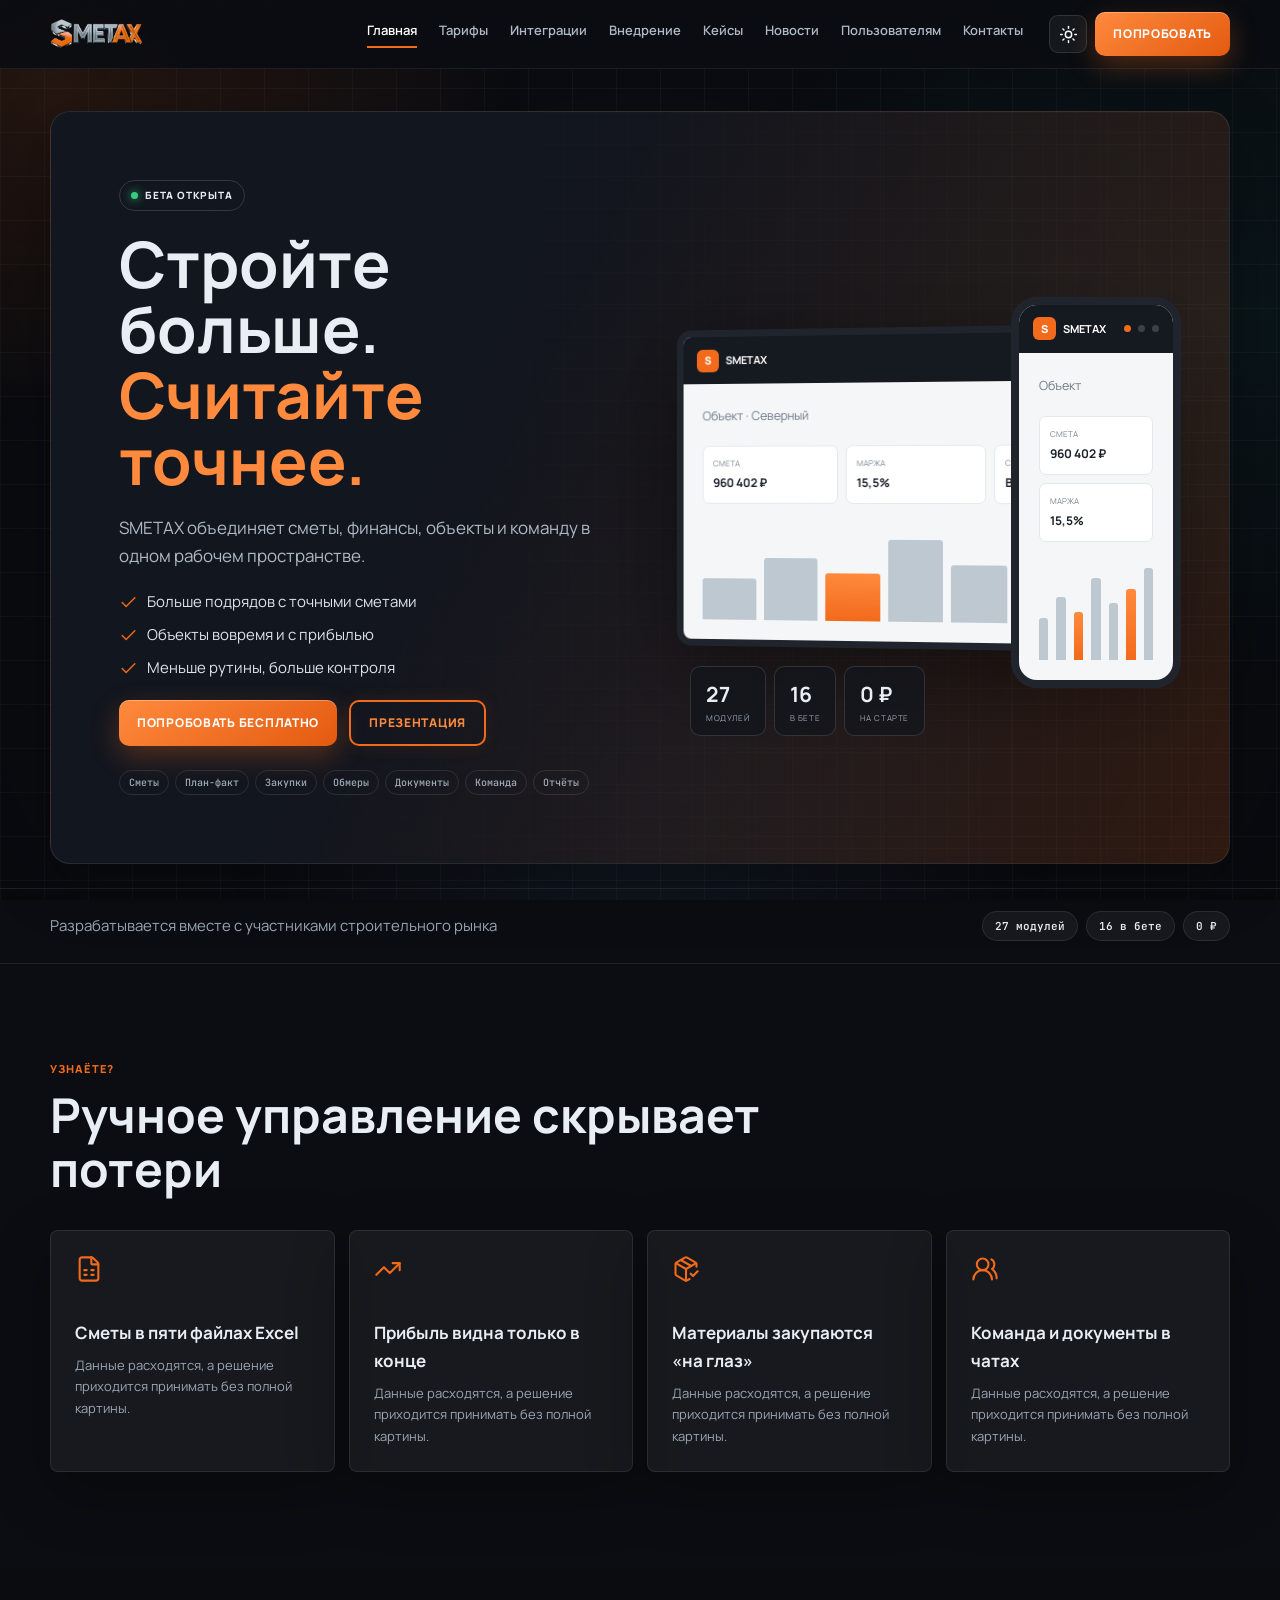
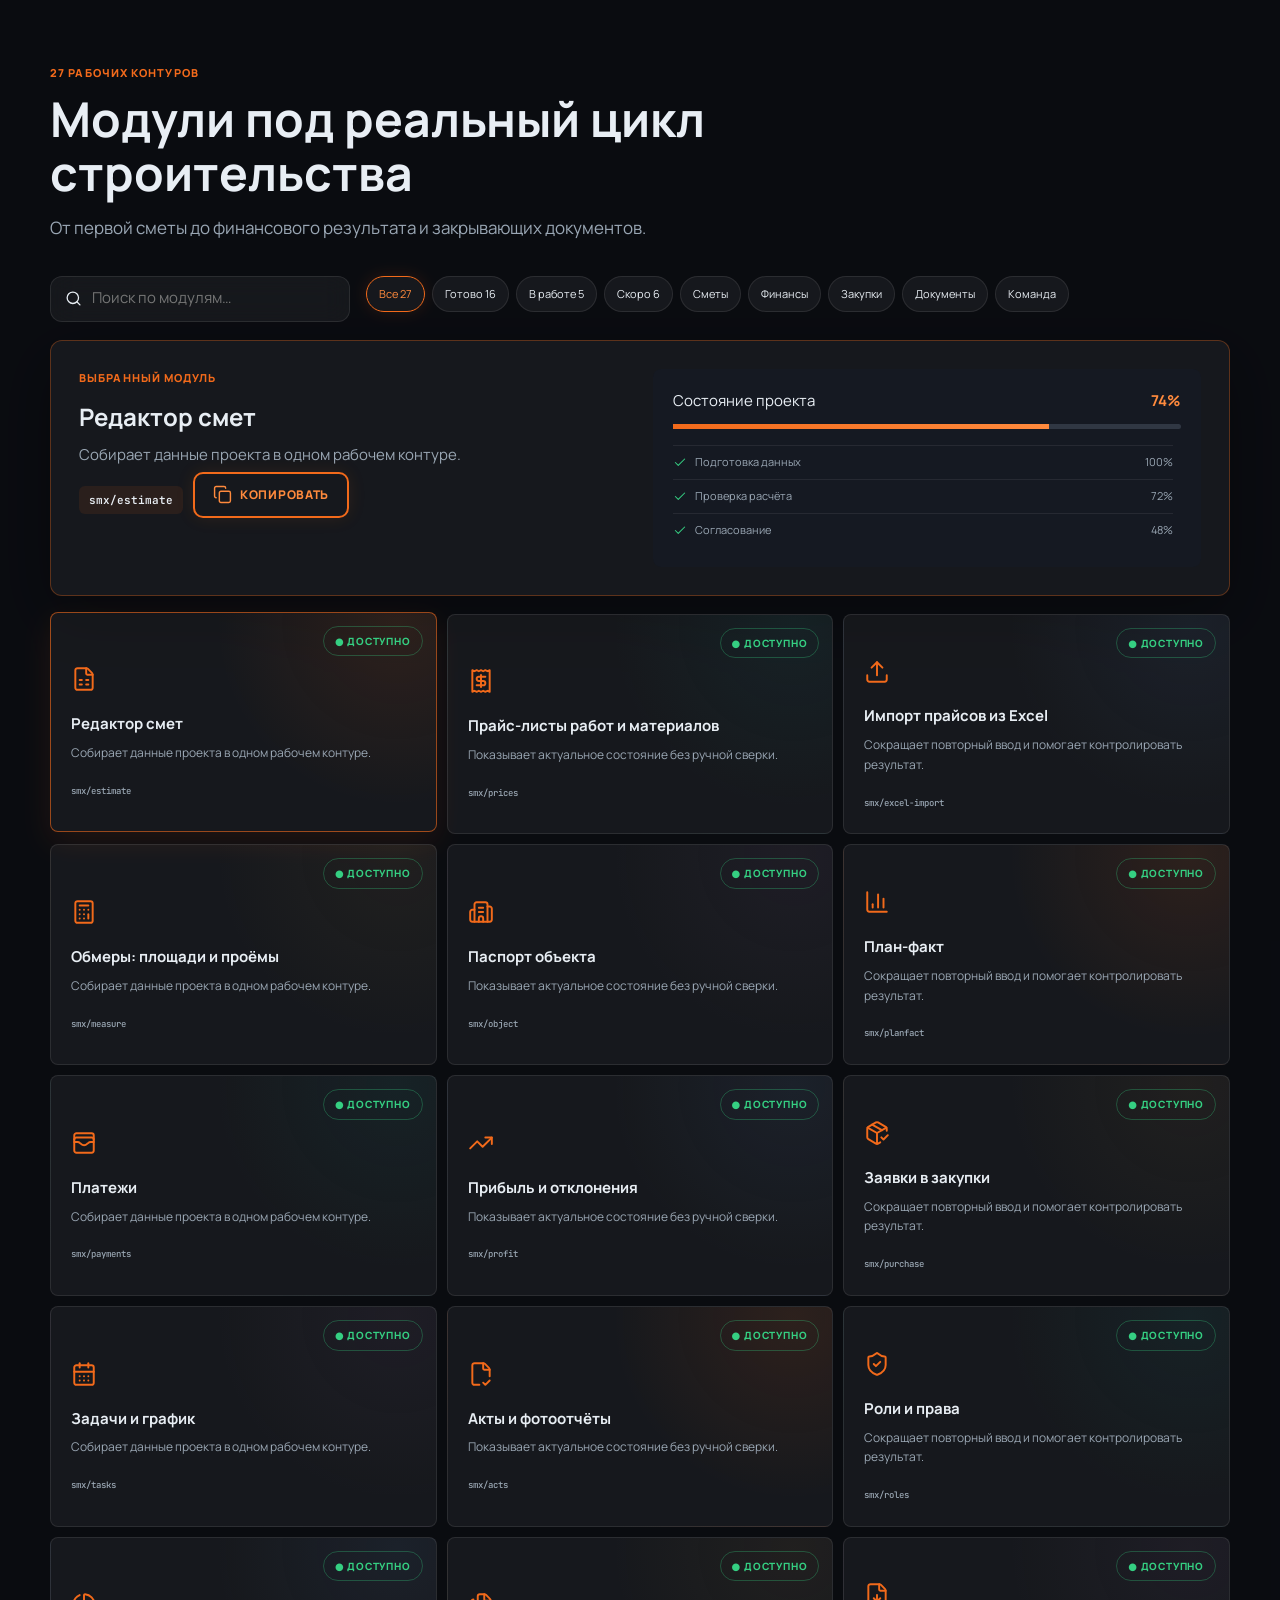
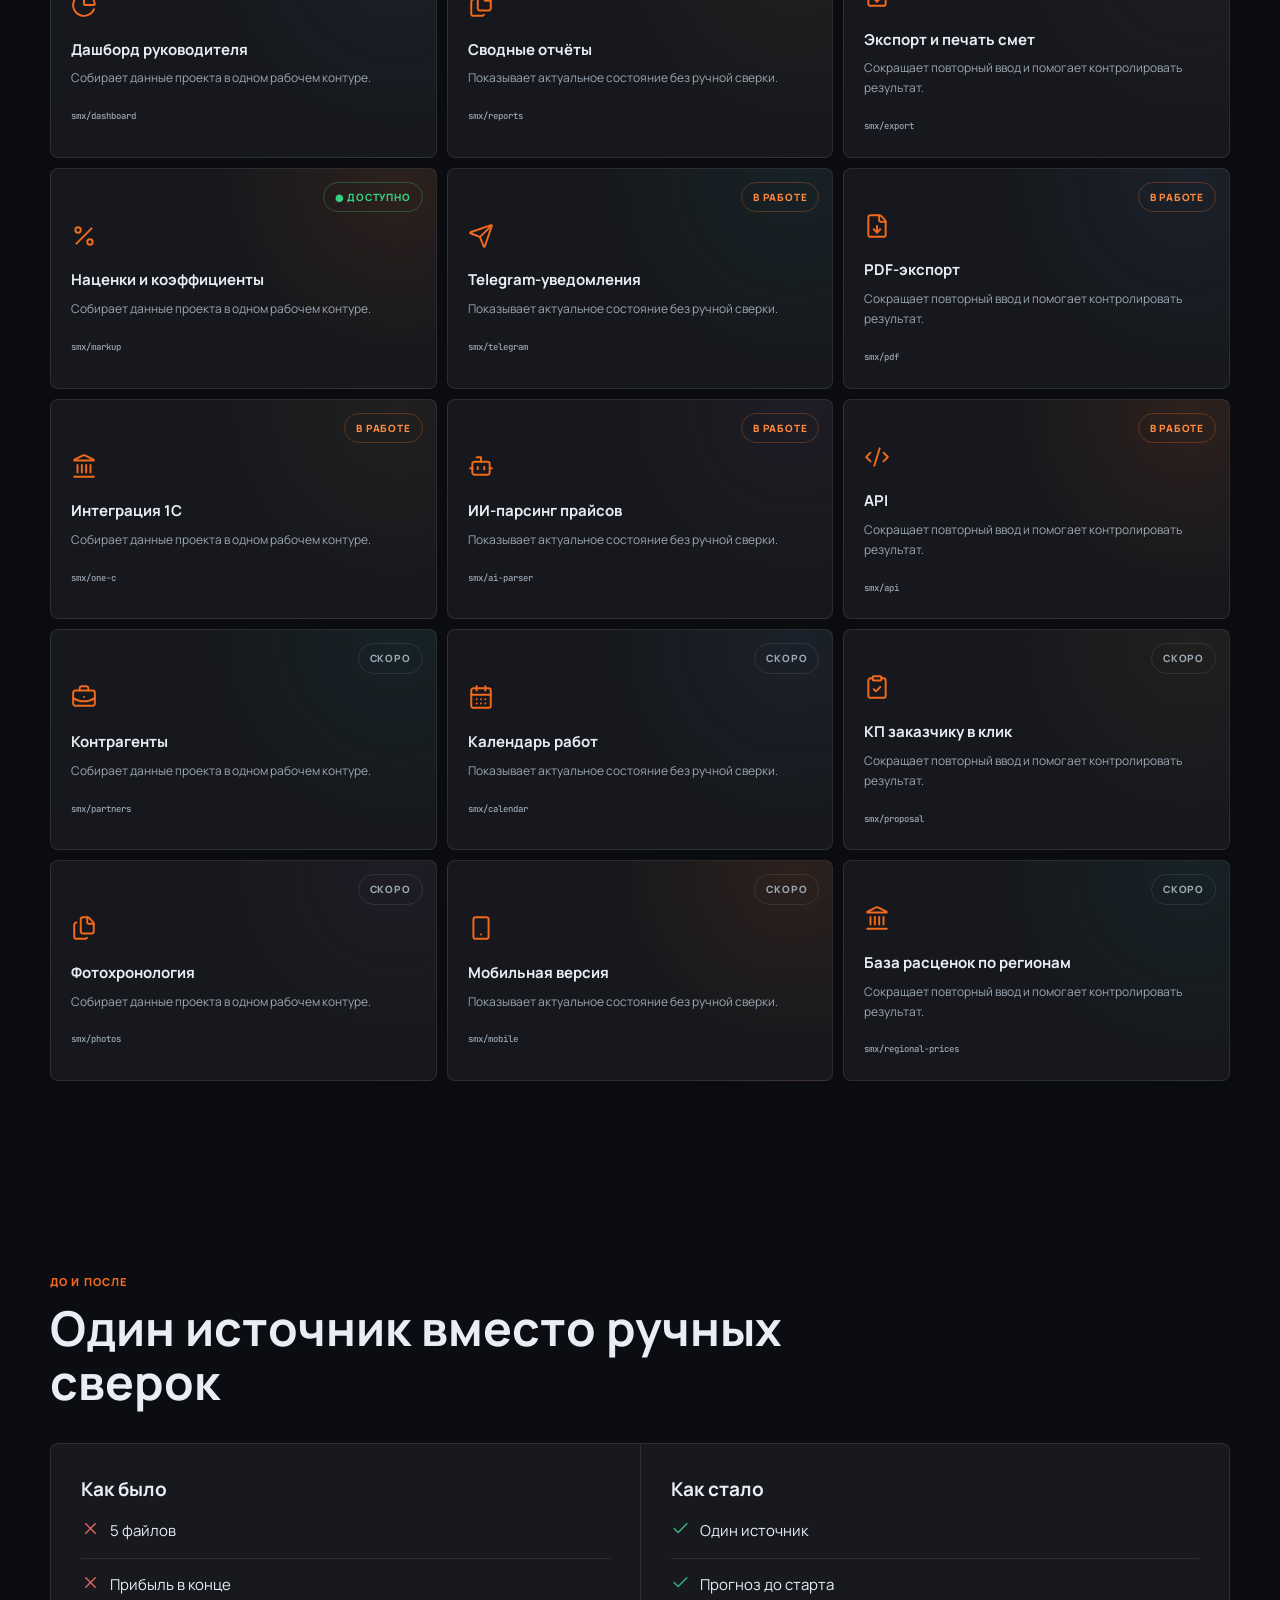
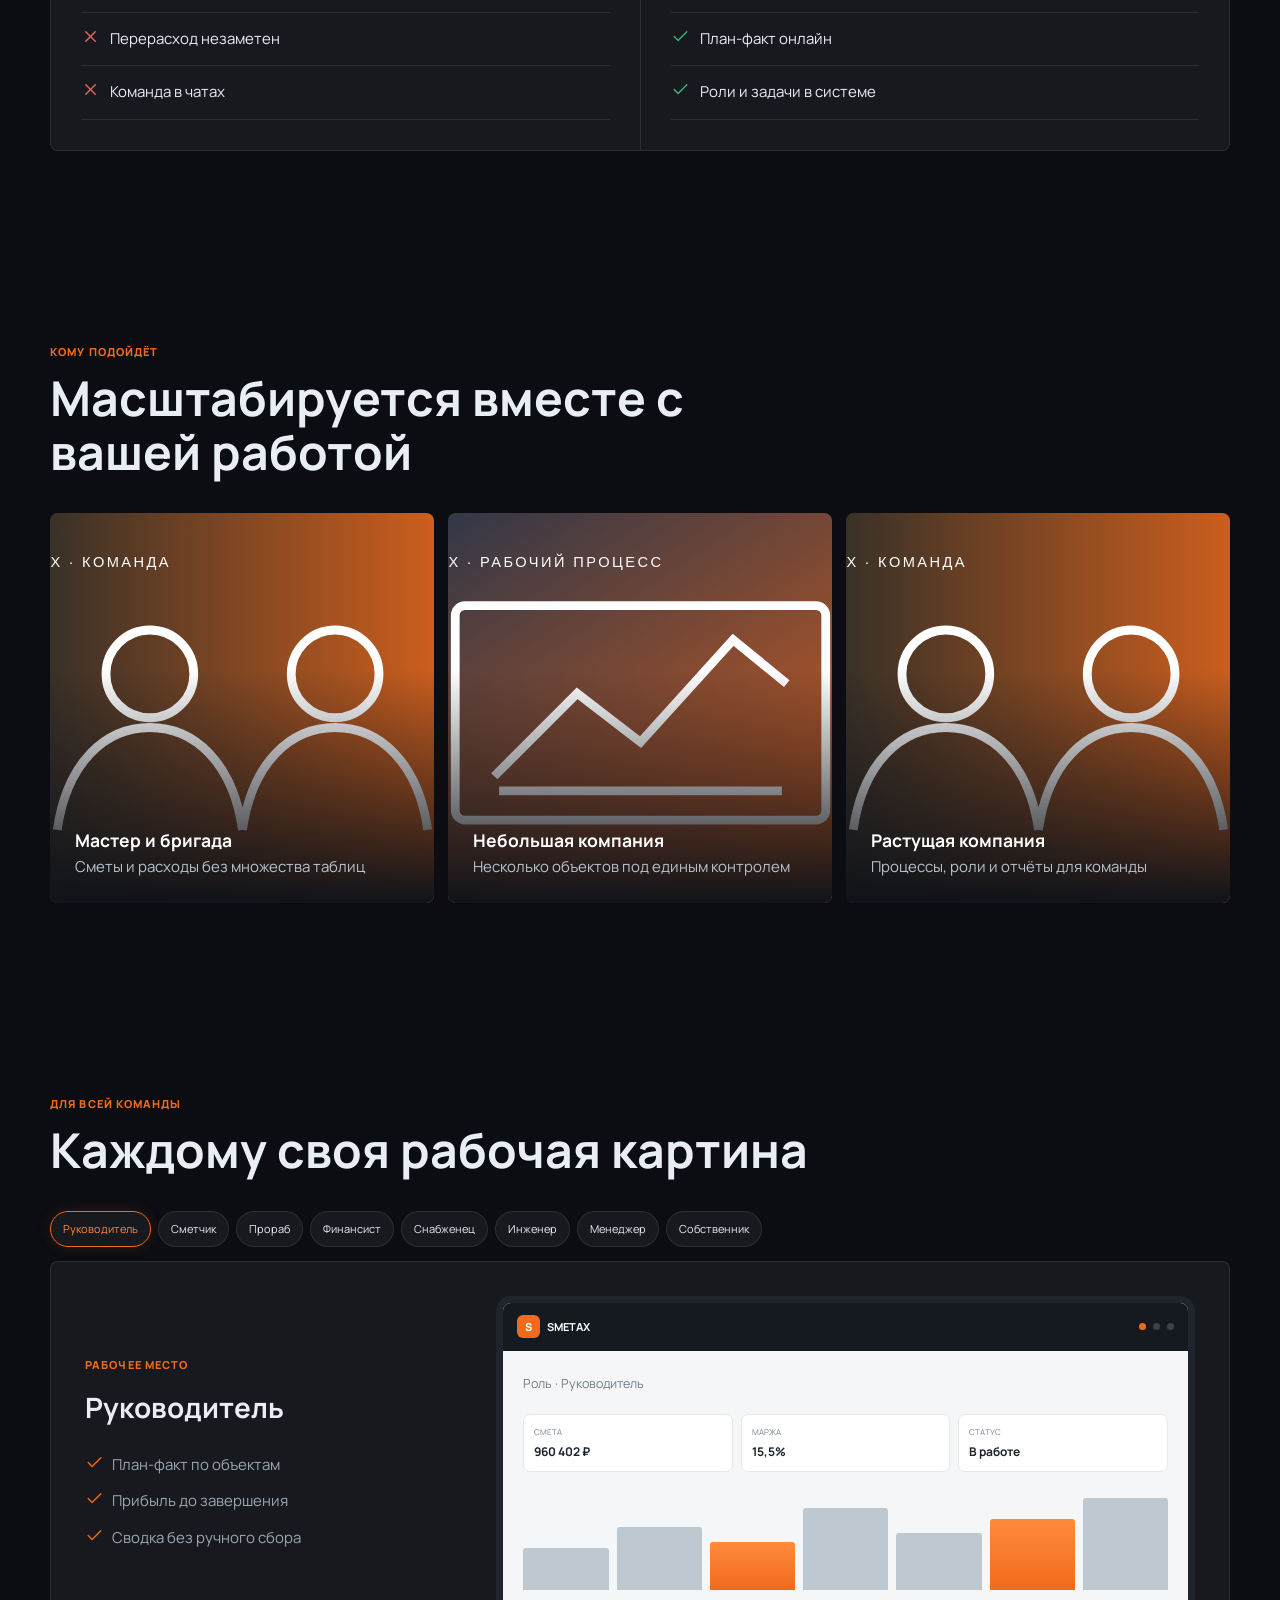
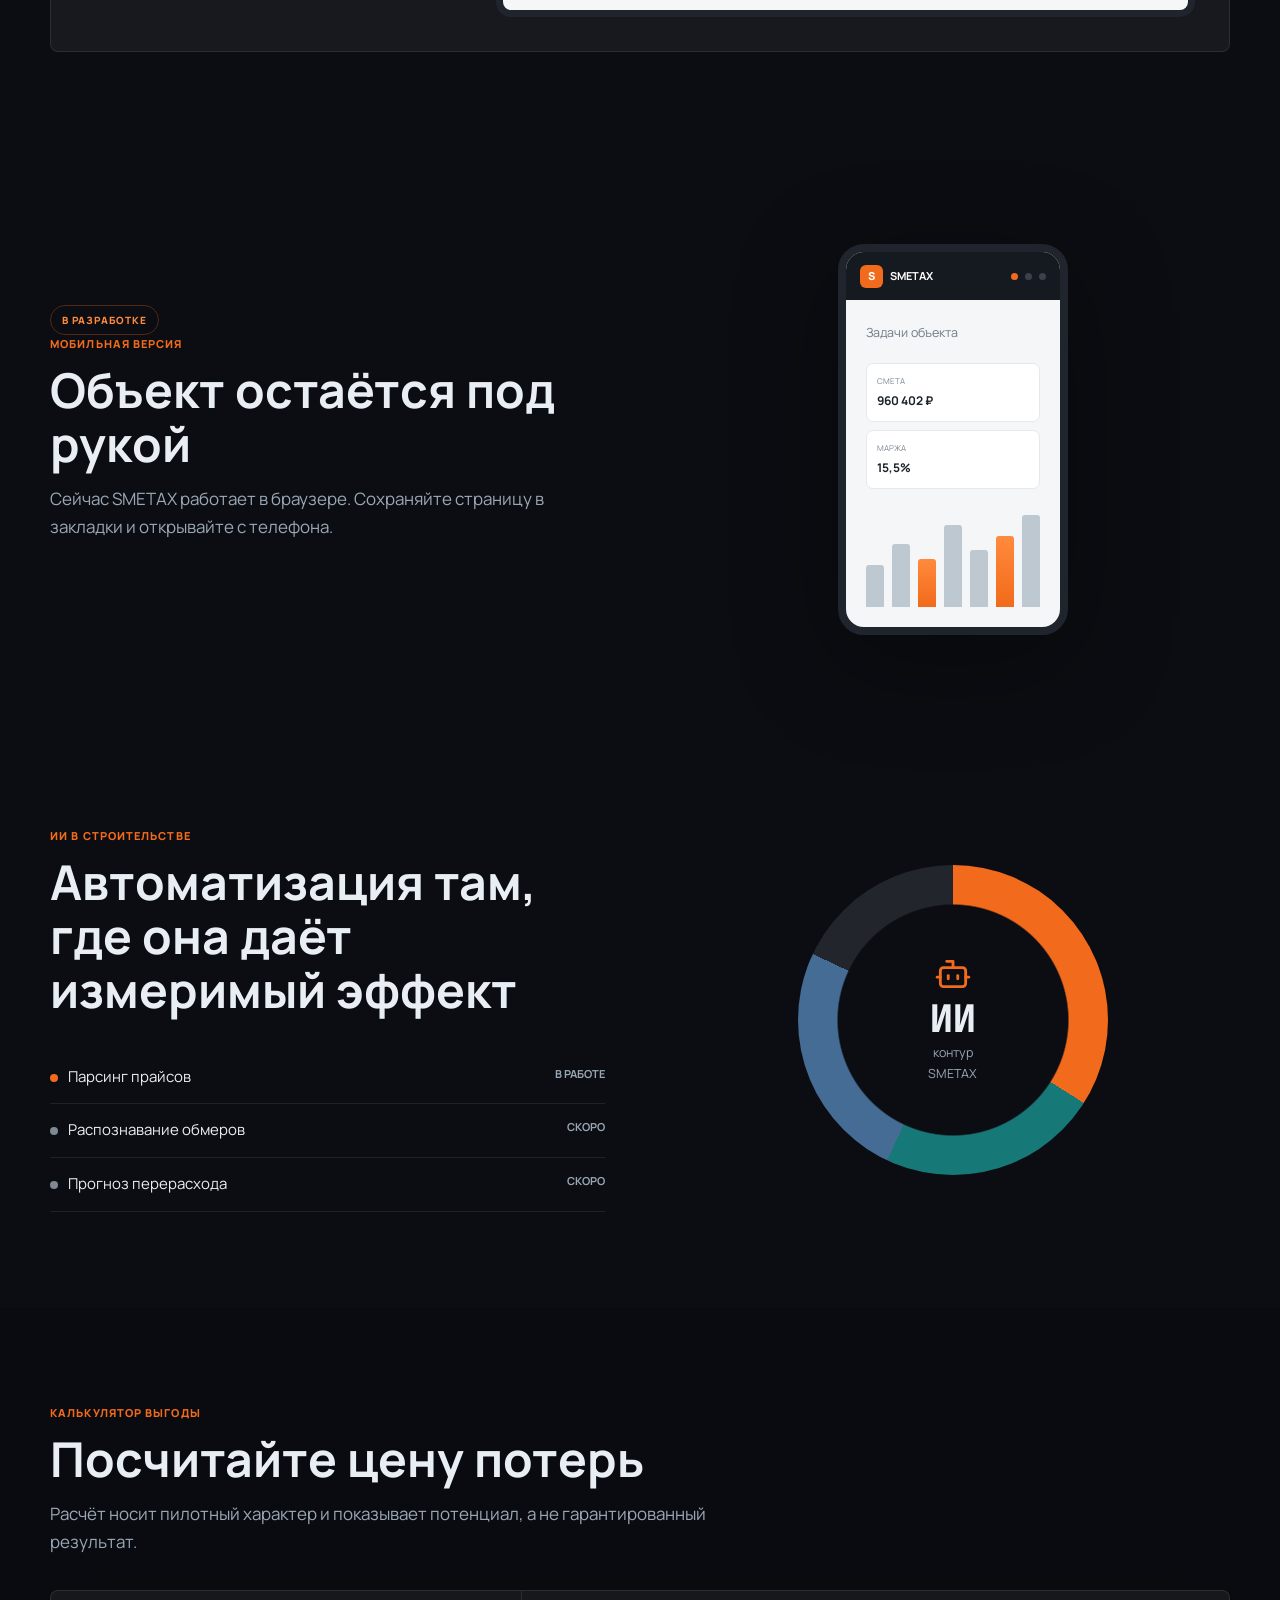
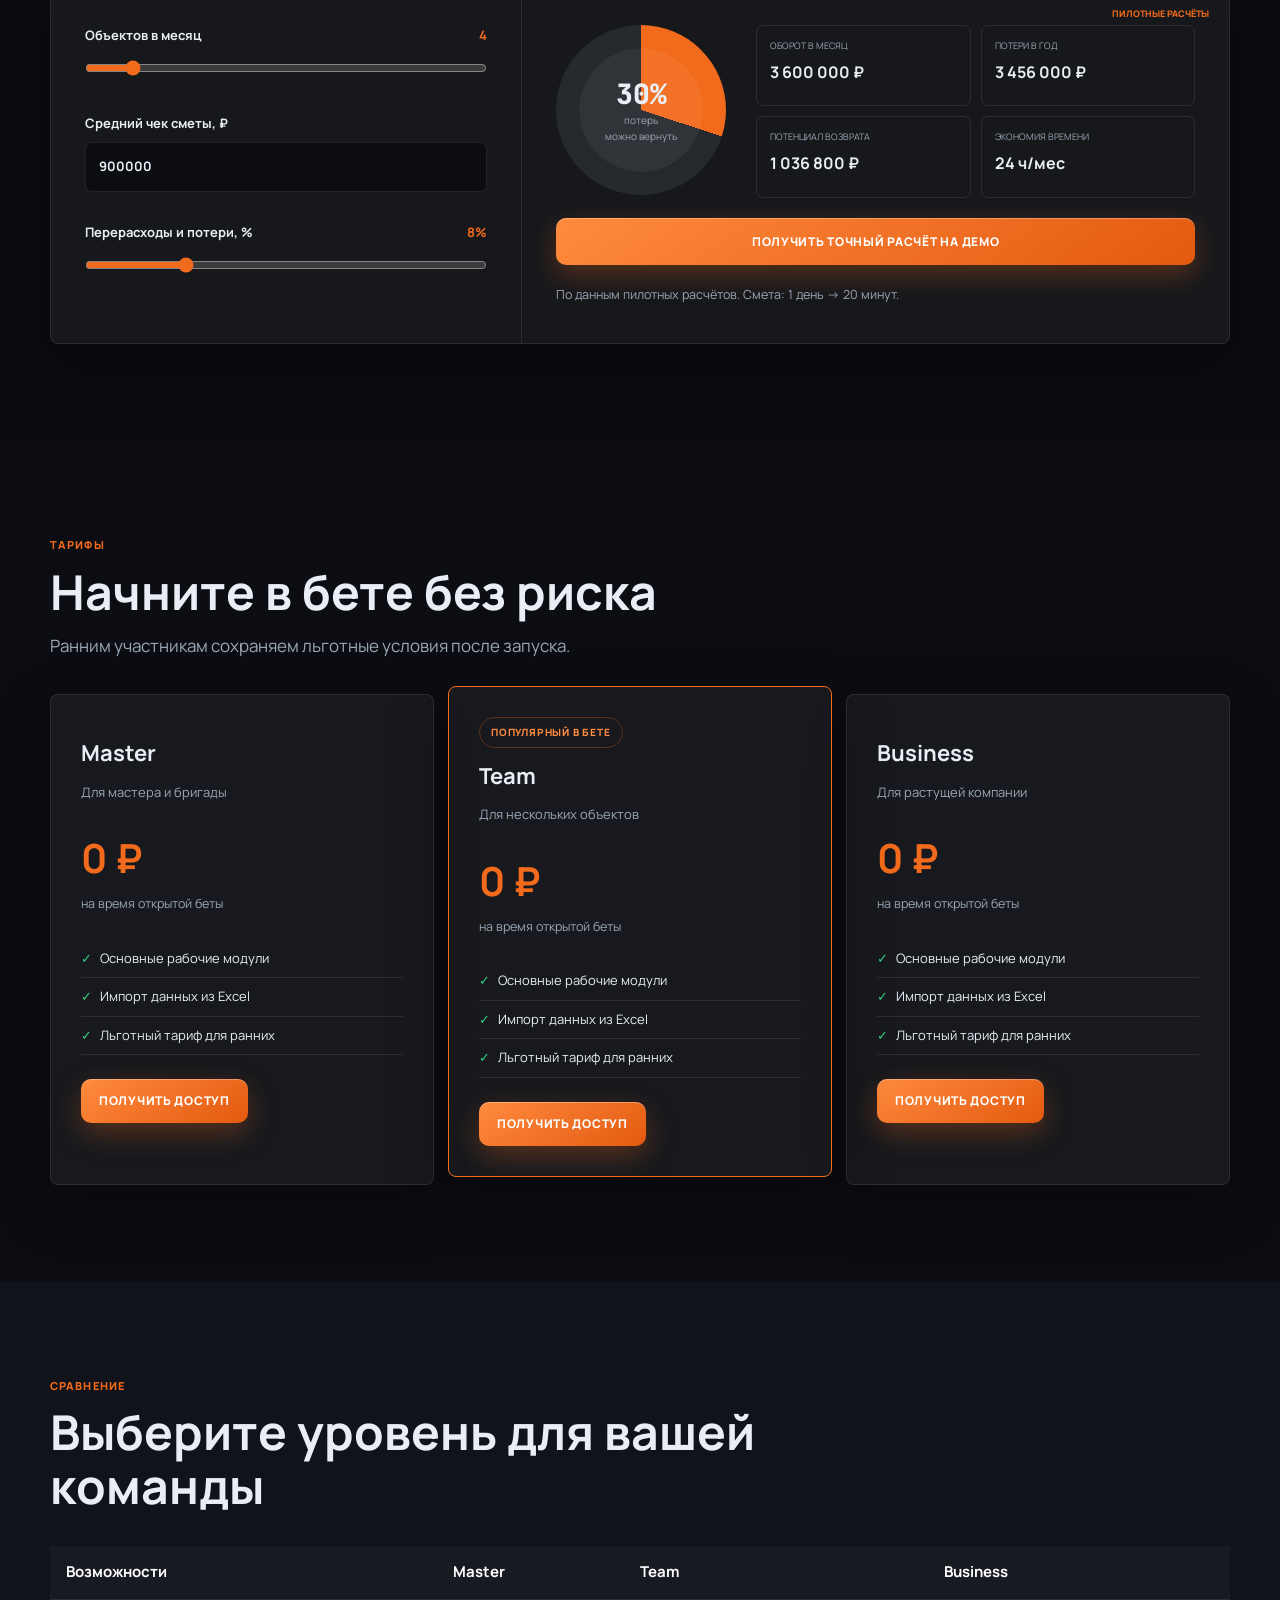
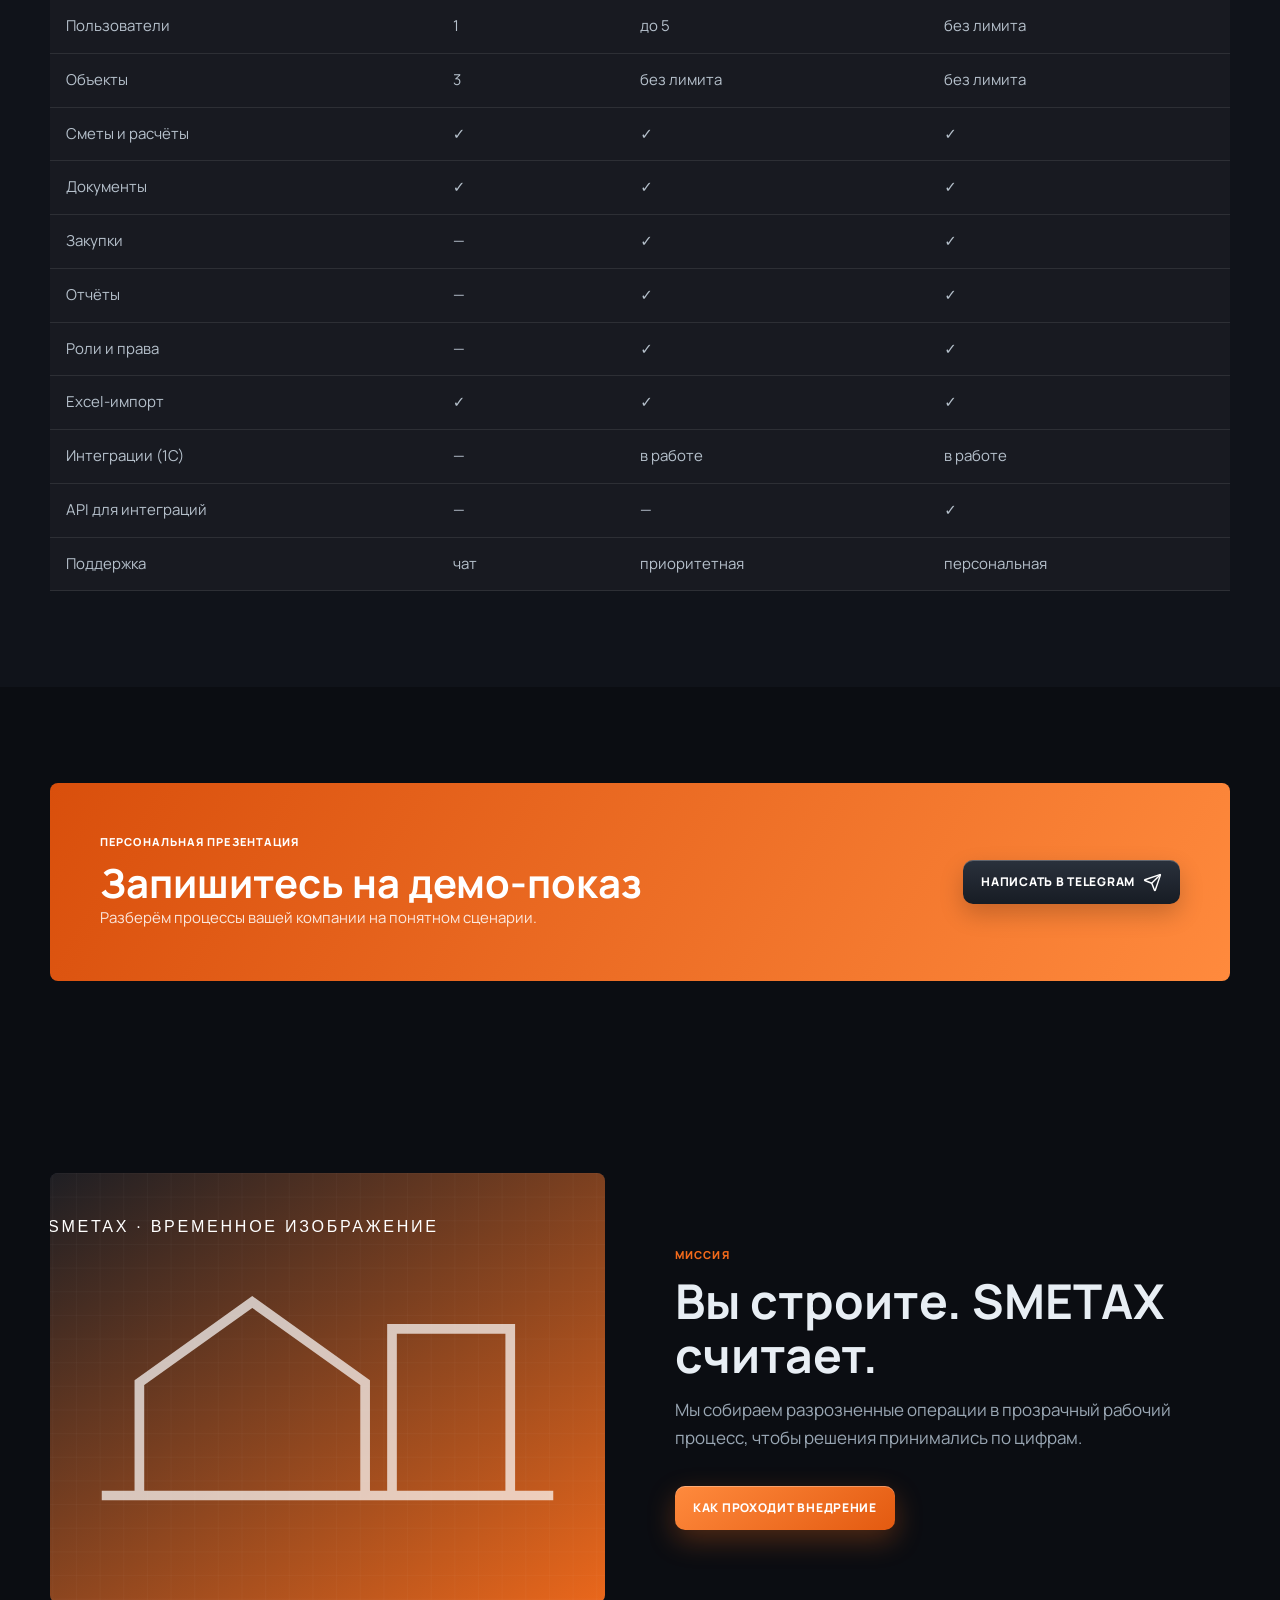
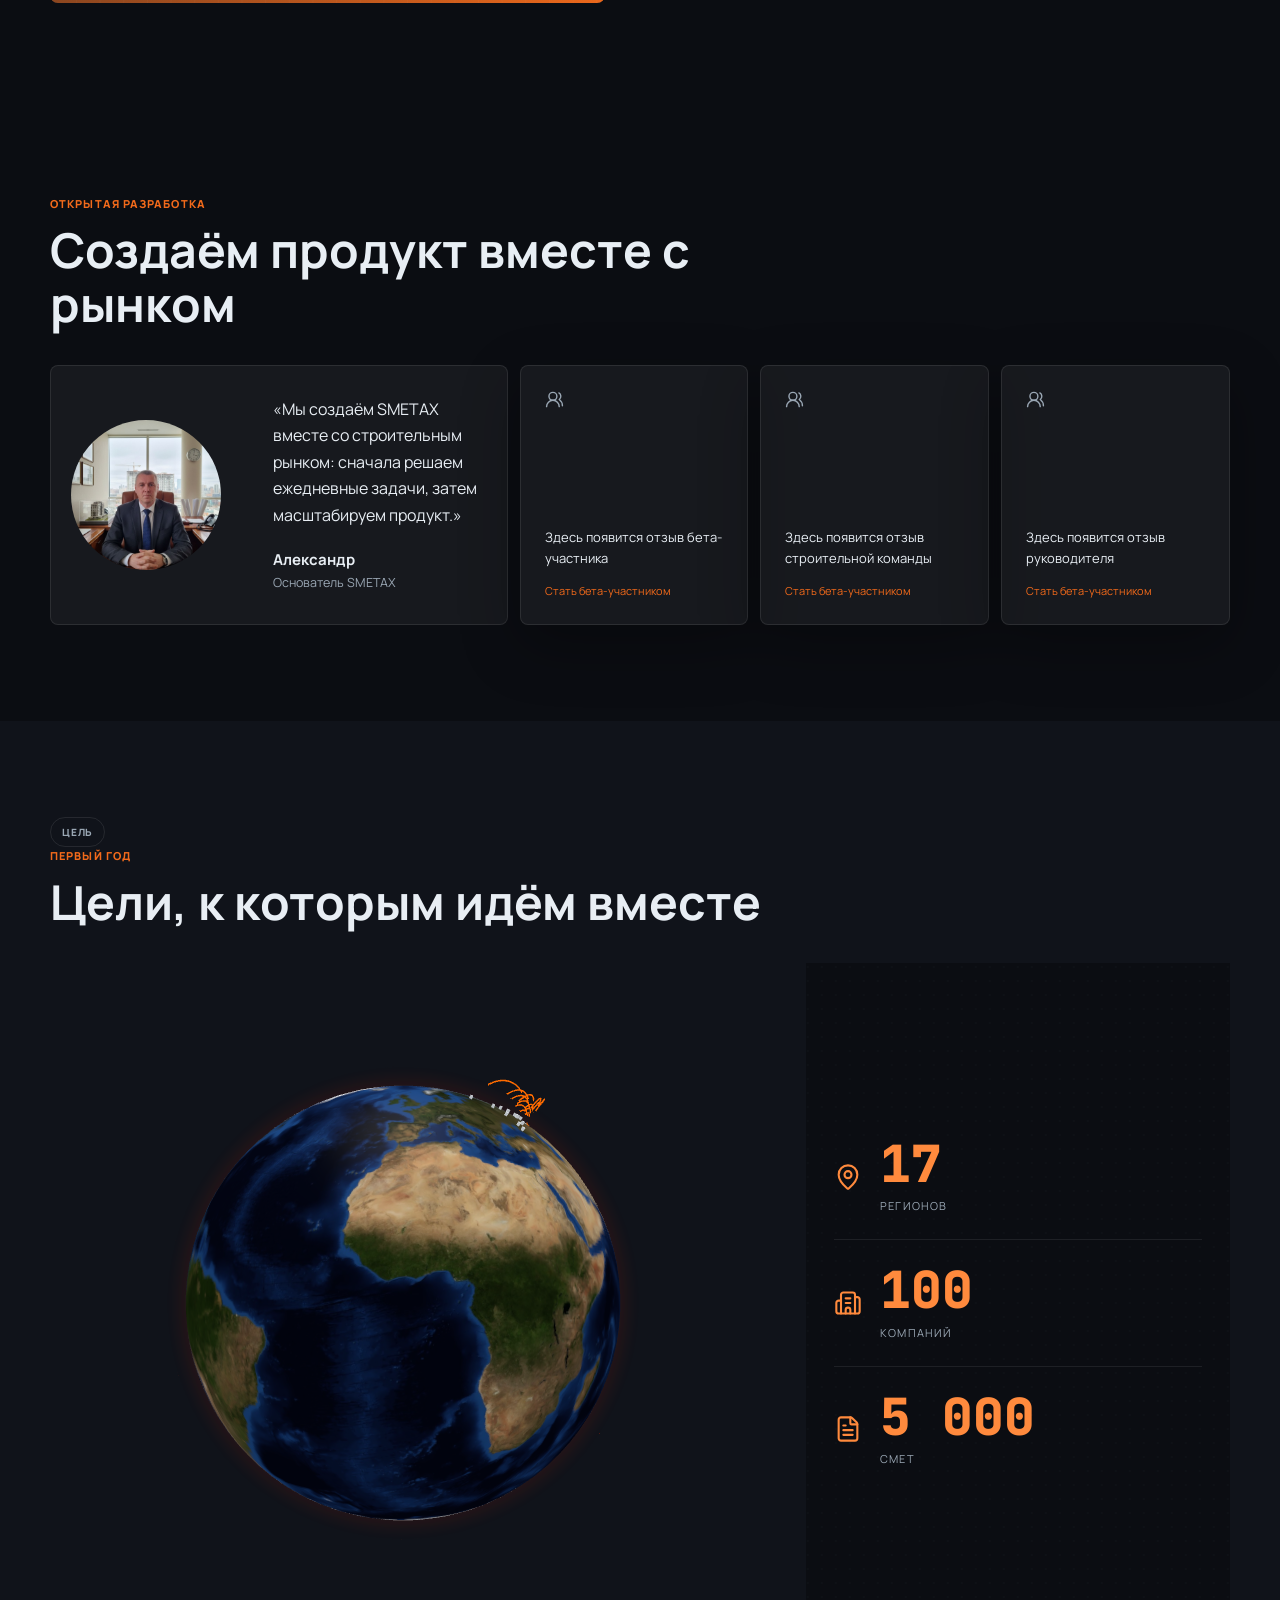
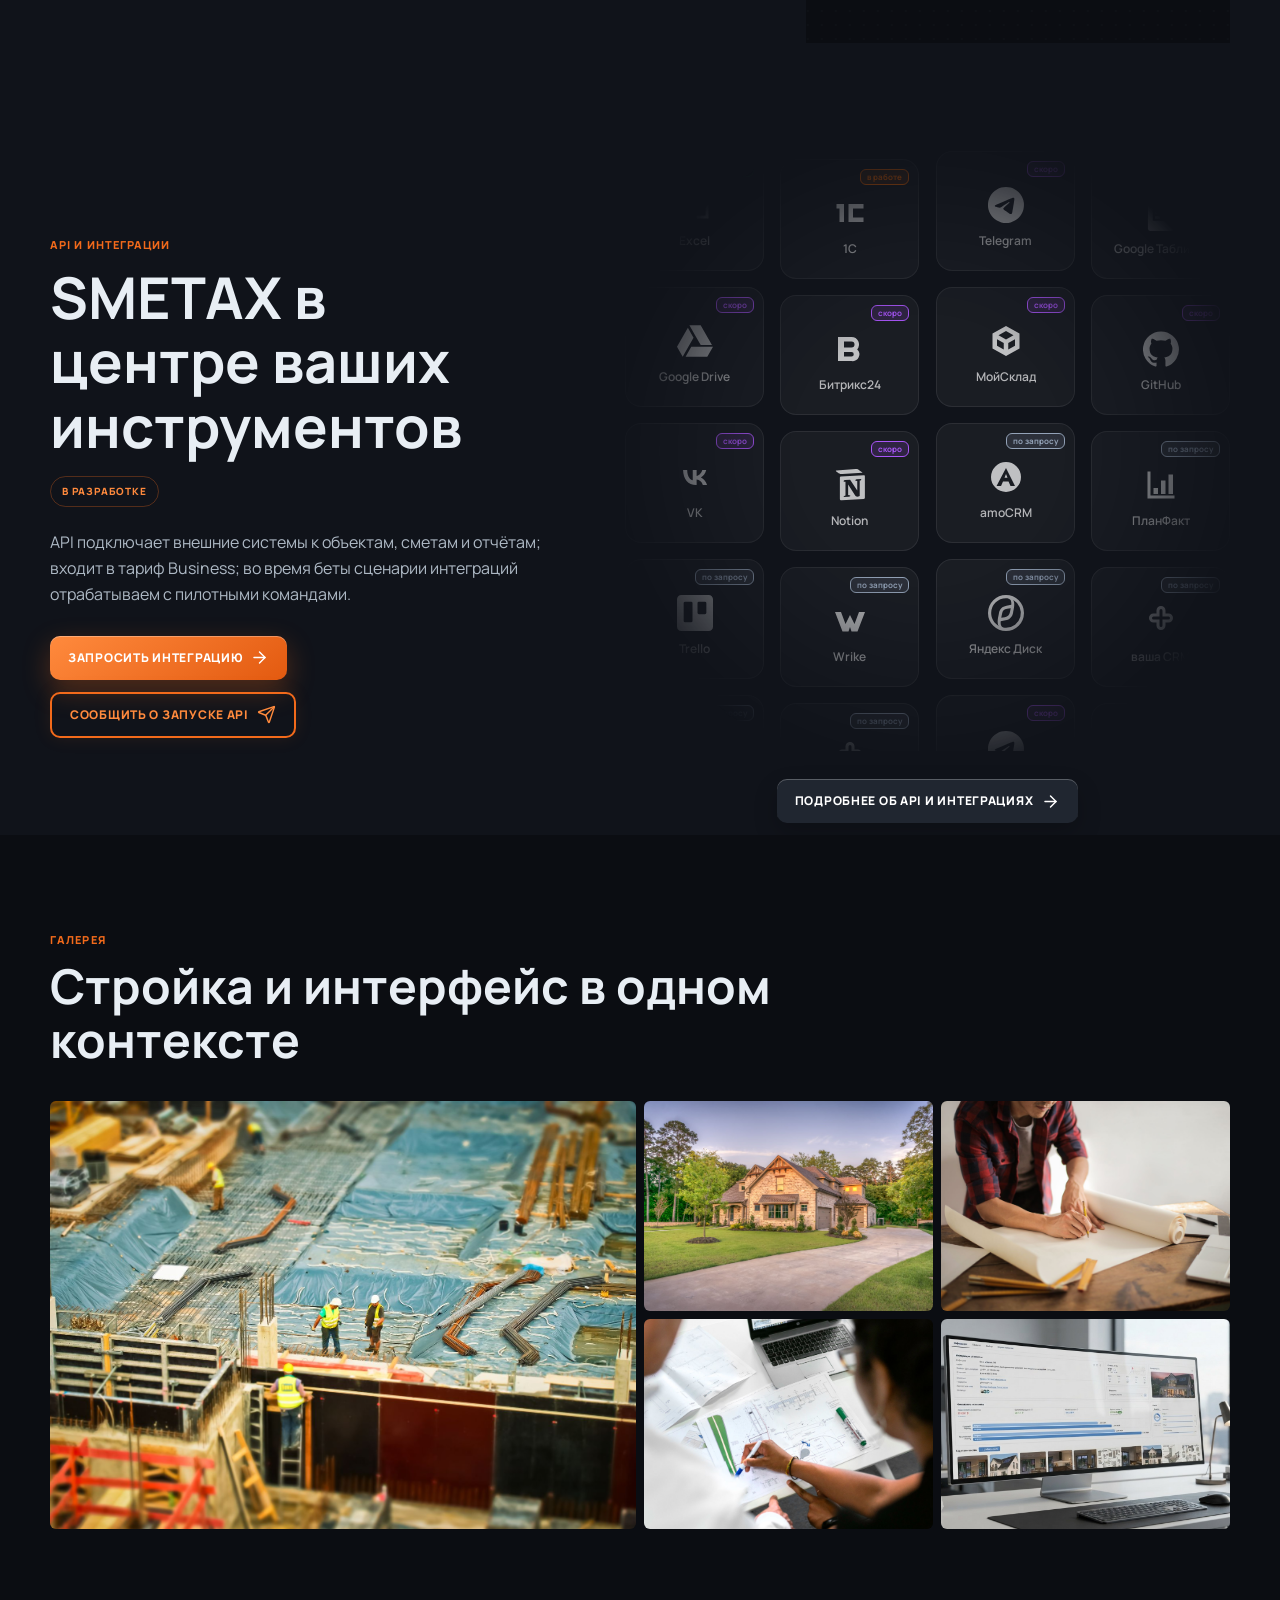
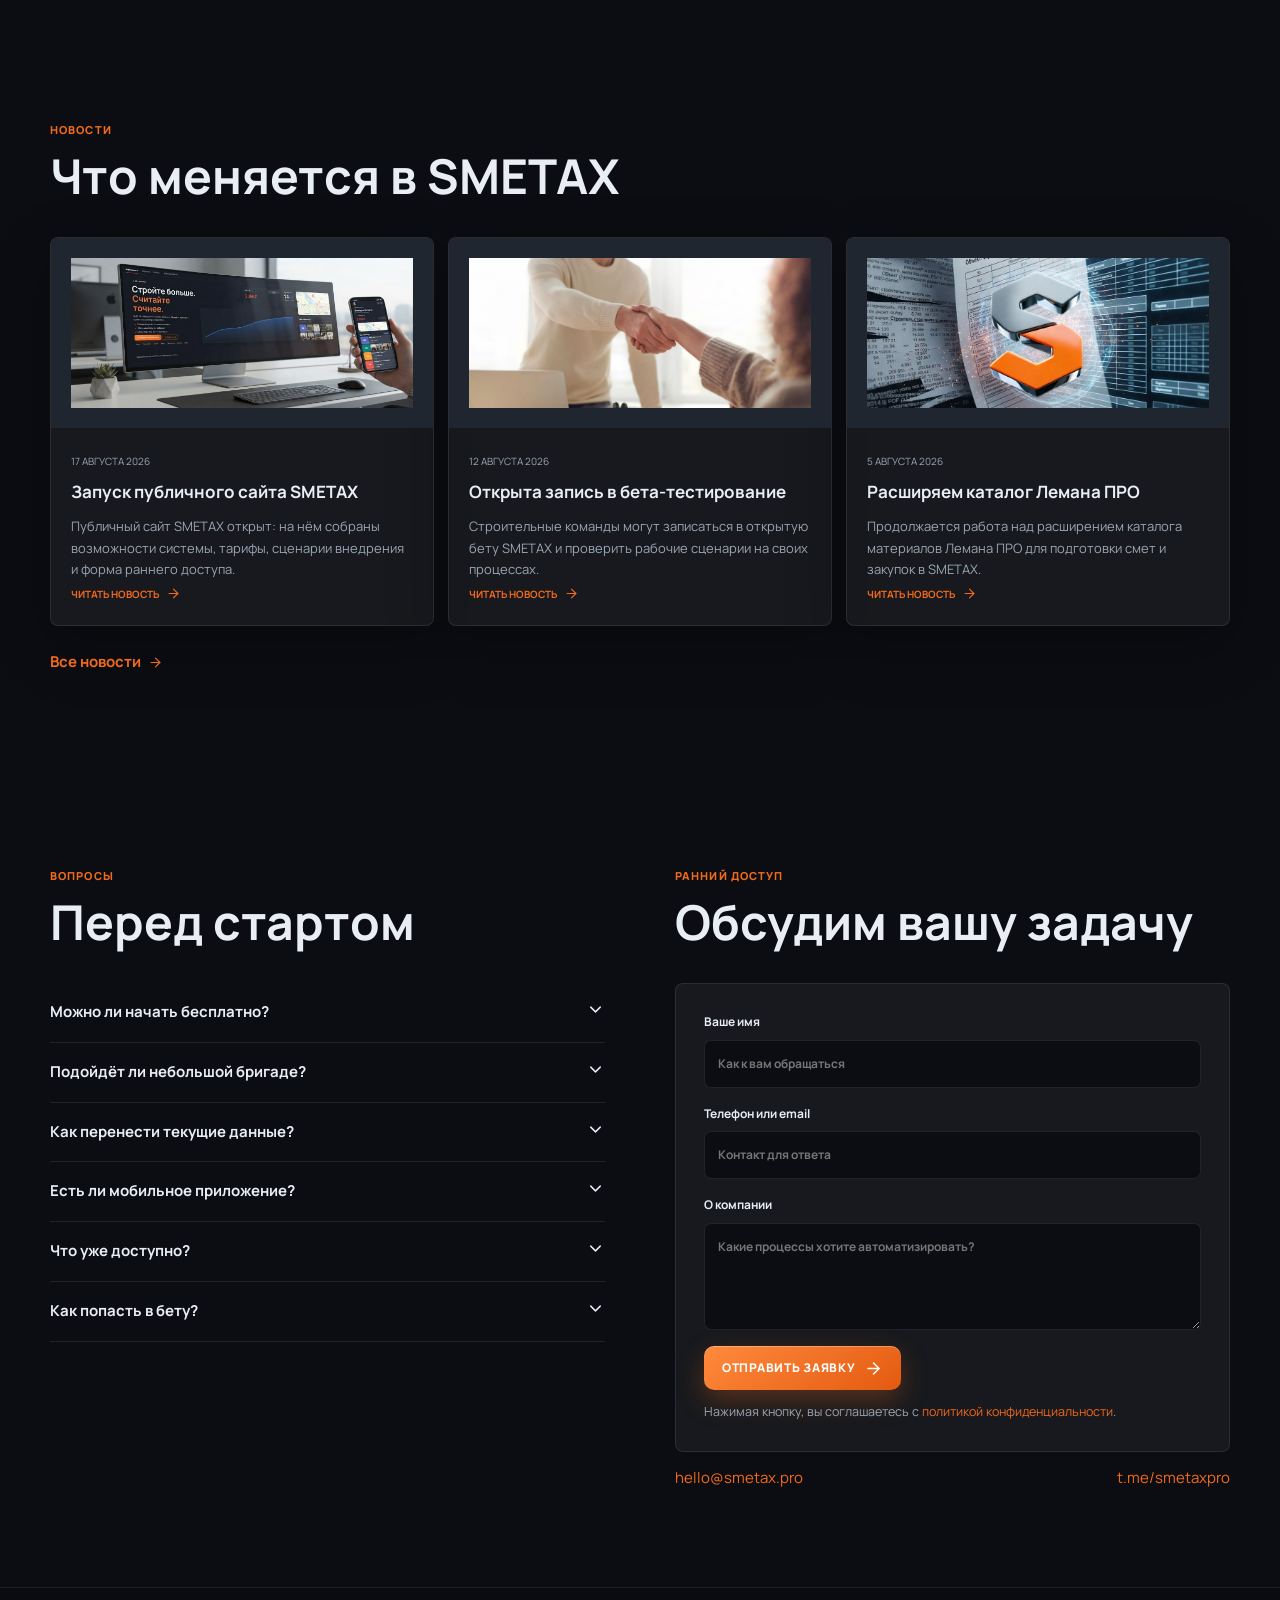
==== commit 6c0540c9: "Publish site content 2026-08-19 22:04:46" ====
--- a/index.html
+++ b/index.html
@@ -17,8 +17,8 @@
     <link rel="preconnect" href="https://fonts.gstatic.com" crossorigin />
     <link href="https://fonts.googleapis.com/css2?family=Manrope:wght@400;500;600;700;800&display=swap" rel="stylesheet" />
     <title>SMETAX — корпоративная система для строительных компаний</title>
-    <script type="module" crossorigin src="/assets/index-BCiALLut.js"></script>
-    <link rel="stylesheet" crossorigin href="/assets/index-CkEql3vH.css">
+    <script type="module" crossorigin src="/assets/index-DlToKwNC.js"></script>
+    <link rel="stylesheet" crossorigin href="/assets/index-C7lWV9O3.css">
   </head>
   <body>
     <div id="root"></div>
--- a/assets/index-C7lWV9O3.css
+++ b/assets/index-C7lWV9O3.css
@@ -0,0 +1 @@
+@import"https://fonts.googleapis.com/css2?family=JetBrains+Mono:wght@500;600&family=Manrope:wght@400;500;600;700;800&display=swap";.section.integrations-band{padding:12px 0}.wall-wrap{min-width:0;display:flex;flex-direction:column;align-items:center;gap:28px}.integration-wall{width:100%;height:600px;display:grid;grid-template-columns:repeat(4,minmax(0,1fr));gap:16px;overflow:hidden;-webkit-mask-image:radial-gradient(ellipse at center,#000 30%,transparent 78%);mask-image:radial-gradient(ellipse at center,#000 30%,transparent 78%)}.wall-mobile{display:none}.wall-column{min-width:0;overflow:hidden}.wall-track{width:100%;display:flex;flex-direction:column;gap:16px;will-change:transform;animation-duration:var(--wall-duration);animation-timing-function:linear;animation-iteration-count:infinite}.wall-up .wall-track{animation-name:wall-scroll-up}.wall-down .wall-track{animation-name:wall-scroll-down;transform:translateY(-50%)}.wall-column:hover .wall-track{animation-play-state:paused}.wall-card{position:relative;height:120px;flex:0 0 120px;display:flex;flex-direction:column;align-items:center;justify-content:center;gap:10px;min-width:0;padding:25px 8px 12px;border:1px solid rgba(255,255,255,.08);border-radius:16px;background:#ffffff0b;cursor:default;transition:border-color .3s,background .3s,box-shadow .3s,transform .3s}.wall-card:hover{z-index:2;border-color:#ff6b00;background:#ffffff14;box-shadow:0 0 20px #ff6b0029;transform:scale(1.02)}.wall-card img{width:36px;height:36px;object-fit:contain;filter:grayscale(1);opacity:.72;transition:opacity .3s}.wall-card:hover img{opacity:1}.wall-card b{max-width:100%;overflow:hidden;color:#ffffffad;font-size:12px;font-weight:600;line-height:1.25;text-align:center;text-overflow:ellipsis;white-space:nowrap}.wall-card small{position:absolute;top:9px;right:9px;max-width:calc(100% - 18px);padding:3px 6px;overflow:hidden;border:1px solid currentColor;border-radius:6px;font-size:8px;font-weight:700;line-height:1;text-overflow:ellipsis;white-space:nowrap}.wall-card.status-доступно small{color:#22c55e;background:#22c55e26}.wall-card.status-в-работе small{color:#ff6b00;background:#ff6b0026}.wall-card.status-скоро small{color:#a855f7;background:#a855f726}.wall-card.status-по-запросу small{color:#94a3b8;background:#94a3b826}@keyframes wall-scroll-up{0%{transform:translateY(0)}to{transform:translateY(-50%)}}@keyframes wall-scroll-down{0%{transform:translateY(-50%)}to{transform:translateY(0)}}@media(max-width:767px){.integration-wall{height:560px;grid-template-columns:repeat(2,minmax(0,1fr));gap:10px}.wall-desktop{display:none}.wall-mobile{display:grid}.wall-track{gap:10px}.wall-card{height:110px;flex-basis:110px;border-radius:12px}.wall-card img{width:32px;height:32px}.wall-card b{font-size:11px}}@media(prefers-reduced-motion:reduce){.wall-track{animation:none!important;transform:none!important;will-change:auto}}.goal-globe-layout{display:grid;grid-template-columns:minmax(0,1fr) minmax(280px,.6fr);gap:50px;align-items:center}.goals-globe{display:block;width:min(var(--globe-size,640px),100%);height:auto;aspect-ratio:1;margin:auto}.goals-globe-fallback{background:transparent}.goal-stats{position:relative;display:flex;flex-direction:column;justify-content:center;min-height:var(--globe-size,640px);padding:0 28px;background-image:radial-gradient(circle,rgba(255,255,255,.12) 1px,transparent 1px);background-size:14px 14px;background-position:center;overflow:hidden}.goal-stats:before{content:"";position:absolute;inset:0;background:var(--bg);opacity:.88}.goal-metric{position:relative;z-index:1;display:flex;align-items:center;gap:18px;padding:24px 0;border-bottom:1px solid rgba(255,255,255,.08)}.goal-metric:last-child{border-bottom:0}.goal-metric>svg{width:28px;height:28px;color:var(--or2);flex:0 0 auto}.goal-metric b,.goal-metric small{display:block}.goal-metric b{font:800 clamp(34px,4vw,52px) var(--mono);color:var(--or2);line-height:1}.goal-metric small{margin-top:8px;font-size:11px;letter-spacing:.1em;color:var(--mut)}.goal-metric:last-child b{white-space:nowrap}@media(max-width:767px){.goal-globe-layout{grid-template-columns:1fr;gap:22px}.goals-globe{width:min(var(--globe-size,640px),calc(100vw - 32px))}.goal-stats{min-height:0;padding:0 16px}.goal-metric{padding:16px 0}.goal-metric b{font-size:34px}}:root{--bg:#0b0d12;--card:rgba(255,255,255,.05);--tx:#e8eef4;--mut:#9aa7b4;--line:rgba(255,255,255,.09);--or:#f26a1b;--or2:#ff8a3d;--blob1:rgba(242,106,27,.14);--blob2:rgba(23,120,120,.12);--blob3:rgba(60,90,130,.15);--grid:rgba(255,255,255,.035);--shadow:0 20px 60px rgba(0,0,0,.3);--mono:"JetBrains Mono",ui-monospace,monospace;color-scheme:dark}:root[data-theme=light]{--bg:#f6f7fb;--card:#fff;--tx:#1c232b;--mut:#5f6b7a;--line:rgba(20,25,35,.11);--blob1:rgba(238,126,56,.14);--blob2:rgba(60,180,170,.12);--blob3:rgba(78,130,180,.12);--grid:rgba(20,25,35,.04);--shadow:0 20px 55px rgba(35,46,62,.1);color-scheme:light}*{box-sizing:border-box;margin:0;padding:0}html{scroll-behavior:smooth}body{font:400 15px/1.65 Manrope,system-ui,sans-serif;background-color:var(--bg);color:var(--tx);overflow-x:hidden}body:before,body:after{content:"";position:fixed;inset:0;pointer-events:none;z-index:-2}body:before{background:radial-gradient(700px 500px at 4% 10%,var(--blob1),transparent 68%),radial-gradient(760px 560px at 94% 34%,var(--blob2),transparent 68%),radial-gradient(600px 520px at 50% 90%,var(--blob3),transparent 70%),linear-gradient(var(--grid) 1px,transparent 1px),linear-gradient(90deg,var(--grid) 1px,transparent 1px);background-size:auto,auto,auto,44px 44px,44px 44px;animation:breathe 12s ease-in-out infinite}body:after{z-index:-1;background:radial-gradient(circle at center,transparent 45%,rgba(0,0,0,.25) 120%)}a{color:inherit;text-decoration:none}button,input,textarea{font:inherit}button{color:inherit}svg{width:19px;height:19px;stroke-width:1.8}.wrap{width:min(1180px,calc(100% - 48px));margin:auto}.section{padding:96px 0;position:relative}.reveal{opacity:0;transform:translateY(28px);transition:opacity .7s,transform .7s}.reveal.visible{opacity:1;transform:none}.overline{display:block;color:var(--or);font-size:11px;font-weight:800;letter-spacing:.1em;text-transform:uppercase;margin-bottom:10px}.section-title{max-width:760px;margin-bottom:34px}.section-title h2,h2{font-size:clamp(32px,4vw,48px);line-height:1.12;letter-spacing:0}.section-title p,.page-hero p{color:var(--mut);font-size:17px;margin-top:14px;max-width:680px}.header{position:sticky;top:0;z-index:100;background:#0b0d12e6;border-bottom:1px solid rgba(255,255,255,.08);-webkit-backdrop-filter:blur(18px);backdrop-filter:blur(18px)}.header-in{height:68px;display:flex;align-items:center;gap:26px}.logo img{height:30px;display:block}.header nav{display:flex;gap:22px;margin-left:auto}.header nav a{color:#aeb9c5;font-size:13px;font-weight:600}.header nav a:hover,.header nav a.active{color:#fff}.header nav a.active:after{content:"";display:block;height:2px;background:var(--or);margin-top:5px}.header-tools{display:flex;align-items:center;gap:8px}.icon-btn{width:38px;height:38px;border:1px solid rgba(255,255,255,.12);background:#ffffff0d;border-radius:9px;color:#fff;display:grid;place-items:center;cursor:pointer}.menu{display:none}.btn-solid,.btn-outline{min-height:44px;border-radius:10px;padding:11px 18px;display:inline-flex;align-items:center;justify-content:center;gap:8px;border:0;cursor:pointer;font-weight:800;font-size:12px;letter-spacing:.06em;text-transform:uppercase;box-shadow:inset 0 1px #ffffff40,0 10px 24px #0003;transition:.2s}.btn-solid{color:#fff;background:linear-gradient(#2a313c,#171c24)}.btn-orange{background:linear-gradient(145deg,var(--or2),#e35a10);box-shadow:inset 0 1px #ffffff4d,0 10px 28px #f26a1b4d}.btn-outline{color:var(--or2);background:transparent;border:2px solid var(--or);box-shadow:0 0 18px #f26a1b1a}.btn-solid:hover,.btn-outline:hover{transform:translateY(-2px)}.btn-outline:hover{background:#f26a1b1a}.hero{padding:42px 0 24px}.hero-card{min-height:680px;border:1px solid var(--line);border-radius:20px;padding:68px;display:grid;grid-template-columns:1.02fr .98fr;align-items:center;gap:40px;background:linear-gradient(115deg,#12161f 35%,#f26a1b29);box-shadow:var(--shadow);overflow:hidden;position:relative;color:#e8eef4}.hero-card:after{content:"";position:absolute;inset:0;background-image:linear-gradient(rgba(255,255,255,.025) 1px,transparent 1px),linear-gradient(90deg,rgba(255,255,255,.025) 1px,transparent 1px);background-size:32px 32px;-webkit-mask-image:linear-gradient(90deg,transparent,black);mask-image:linear-gradient(90deg,transparent,black);pointer-events:none}.pill,.badge{display:inline-flex;align-items:center;gap:7px;border-radius:99px;padding:6px 11px;text-transform:uppercase;font-size:10px;font-weight:800;letter-spacing:.08em;border:1px solid rgba(255,255,255,.14)}.pill i,.status i{width:7px;height:7px;border-radius:50%;background:#35cf82;box-shadow:0 0 10px #35cf82}.hero h1{font-size:clamp(46px,5vw,64px);line-height:1.03;margin:20px 0;letter-spacing:0}.hero h1 span{display:block}.hero h1 .accent{color:var(--or2)}.hero-copy>p{color:#aeb9c5;font-size:17px;max-width:530px}.hero-copy ul{list-style:none;margin:20px 0}.hero-copy li{display:flex;gap:9px;align-items:center;margin:8px 0;color:#dce3ea}.hero-copy li svg{color:var(--or)}.actions{display:flex;gap:12px;flex-wrap:wrap}.feature-pills{display:flex;gap:6px;flex-wrap:wrap;margin-top:24px}.feature-pills span{font:500 10px var(--mono);padding:5px 9px;border:1px solid rgba(255,255,255,.1);border-radius:99px;color:#9eabb7}.hero-visual{position:relative;min-height:500px;display:grid;align-items:center}.laptop{transform:perspective(1100px) rotateY(-6deg);filter:drop-shadow(0 28px 50px rgba(0,0,0,.45));z-index:1}.phone-wrap{position:absolute;right:-20px;bottom:50px;width:170px;z-index:2}.product-mock{background:#f4f6f8;color:#1c232b;border:7px solid #20252d;border-radius:15px;overflow:hidden;min-height:310px}.product-mock.phone{border-radius:26px;min-height:340px;border-width:8px}.mock-head{height:48px;background:#151920;color:#fff;display:flex;align-items:center;gap:7px;padding:0 14px;font-size:11px}.mock-head i{width:7px;height:7px;background:#3a414b;border-radius:50%}.mock-head i:first-of-type{margin-left:auto;background:var(--or)}.mock-brand{width:23px;height:23px;background:var(--or);border-radius:6px;display:grid;place-items:center;font-weight:900}.mock-content{padding:20px}.mock-content>small{color:#707c88}.mock-kpis{display:grid;grid-template-columns:repeat(3,1fr);gap:8px;margin:18px 0}.mock-kpis span{padding:10px;background:#fff;border:1px solid #e5e9ed;border-radius:7px}.mock-kpis small,.mock-kpis b{display:block}.mock-kpis small{font-size:8px;text-transform:uppercase;color:#7a8692}.mock-kpis b{font-size:12px;margin-top:4px}.phone .mock-kpis{grid-template-columns:1fr}.phone .mock-kpis span:nth-child(3){display:none}.bars{height:100px;display:flex;align-items:flex-end;gap:8px}.bars i{flex:1;background:#bec8d1;border-radius:3px 3px 0 0}.bars i:nth-child(3n){background:linear-gradient(var(--or2),var(--or))}.hero-stats{display:flex;gap:8px;position:absolute;bottom:2px;left:20px;z-index:3}.hero-stats span{background:#14171dd1;border:1px solid rgba(255,255,255,.12);-webkit-backdrop-filter:blur(10px);backdrop-filter:blur(10px);padding:10px 15px;border-radius:10px}.hero-stats b,.hero-stats small{display:block}.hero-stats b{font-size:21px}.hero-stats small{font-size:8px;text-transform:uppercase;color:#98a5b1;letter-spacing:.08em}.proof{border-block:1px solid var(--line)}.proof .wrap{padding:22px 0;display:flex;align-items:center;justify-content:space-between;gap:20px}.proof p{color:var(--mut)}.proof div div{display:flex;gap:8px}.proof span,.integration-list span{border:1px solid var(--line);background:var(--card);padding:7px 12px;border-radius:99px;font:600 11px var(--mono)}.pain-grid,.audience-grid,.tariff-grid,.news-grid{display:grid;grid-template-columns:repeat(4,1fr);gap:14px}.pain-grid article,.tariff,.news-grid article,.review-slot{background:var(--card);border:1px solid var(--line);border-radius:8px;padding:24px;box-shadow:var(--shadow);transition:.2s}.pain-grid article:hover,.tariff:hover,.news-grid article:hover{transform:translateY(-3px)}.pain-grid svg{color:var(--or);width:28px;height:28px}.pain-grid h3{font-size:17px;margin:28px 0 8px}.pain-grid p,.tariff p{color:var(--mut);font-size:13px}.catalog-section{background:#0000000f}.catalog-tools{display:flex;align-items:flex-start;gap:16px;margin-bottom:18px}.catalog-tools label{height:46px;min-width:300px;display:flex;align-items:center;gap:10px;border:1px solid var(--line);background:var(--card);border-radius:12px;padding:0 14px;-webkit-backdrop-filter:blur(14px);backdrop-filter:blur(14px)}.catalog-tools input{border:0;outline:0;background:transparent;color:var(--tx);width:100%}.filters{display:flex;gap:7px;flex-wrap:wrap}.filters button,.role-tabs button{border:1px solid var(--line);background:var(--card);border-radius:99px;padding:8px 12px;font-size:11px;cursor:pointer}.filters button.active,.role-tabs button.active{border-color:var(--or);color:var(--or2);box-shadow:0 0 15px #f26a1b24}.selected-panel,.api-panel{display:grid;grid-template-columns:1fr 1fr;gap:25px;padding:28px;border:1px solid rgba(242,106,27,.32);background:var(--card);border-radius:12px;margin-bottom:18px;box-shadow:var(--shadow)}.selected-panel h3,.api-panel h3{font-size:24px;margin:7px 0}.selected-panel p,.api-panel p{color:var(--mut);max-width:500px}.selected-panel code,.api-panel code{font:600 11px var(--mono);display:inline-block;padding:7px 10px;background:#f26a1b17;border-radius:6px;margin:18px 10px 0 0}.module-preview{background:#151922;color:#e8eef4;padding:20px;border-radius:8px}.module-preview>b{float:right;color:var(--or2)}.progress{height:5px;background:#303743;border-radius:5px;margin:10px 0 16px}.progress i{display:block;width:74%;height:100%;background:linear-gradient(90deg,var(--or),var(--or2))}.module-preview p{display:flex;align-items:center;gap:8px;font-size:11px;padding:7px 0;border-top:1px solid rgba(255,255,255,.07)}.module-preview p svg{color:#35cf82;width:14px}.module-preview em{margin-left:auto;font-style:normal}.module-grid{display:grid;grid-template-columns:repeat(3,1fr);gap:10px}.module-card{text-align:left;min-height:215px;padding:20px;border-radius:8px;border:1px solid var(--line);background:radial-gradient(circle at 90% 5%,rgba(242,106,27,.1),transparent 45%),var(--card);cursor:pointer;position:relative;transition:.2s}.module-card:hover,.module-card.selected{border-color:#f26a1b99;transform:translateY(-2px);box-shadow:0 10px 30px #f26a1b1a}.module-card>svg{color:var(--or);width:26px;height:26px;margin:24px 0 12px}.module-card h3{font-size:15px}.module-card p{color:var(--mut);font-size:12px;margin:6px 0 14px}.module-card code{font:500 9px var(--mono);color:var(--mut)}.module-card .badge{position:absolute;right:13px;top:13px}.badge.ready{color:#35cf82;border-color:#35cf824d}.badge.work{color:var(--or2);border-color:#f26a1b4d}.badge.soon{color:var(--mut);border-color:var(--line)}.domain-1{background:radial-gradient(circle at 90% 5%,rgba(23,120,120,.1),transparent 45%),var(--card)}.domain-2{background:radial-gradient(circle at 90% 5%,rgba(70,110,160,.1),transparent 45%),var(--card)}.domain-3{background:radial-gradient(circle at 90% 5%,rgba(150,120,60,.08),transparent 45%),var(--card)}.domain-4{background:radial-gradient(circle at 90% 5%,rgba(120,90,140,.08),transparent 45%),var(--card)}.empty{text-align:center;color:var(--mut);padding:30px}.compare{display:grid;grid-template-columns:1fr 1fr;border:1px solid var(--line);background:var(--card);border-radius:8px;overflow:hidden}.compare>div{padding:30px}.compare>div+div{border-left:1px solid var(--line)}.compare b{font-size:19px}.compare p{display:flex;gap:10px;padding:14px 0;border-bottom:1px solid var(--line)}.compare div:first-child svg{color:#de665e}.compare div:last-child svg{color:#35b77a}.audience-grid{grid-template-columns:repeat(3,1fr)}.audience-grid article{height:390px;position:relative;overflow:hidden;border-radius:8px;background:#151922}.audience-grid .media{height:100%}.audience-grid .media:after{content:"";position:absolute;inset:40% 0 0;background:linear-gradient(transparent,#101319)}.audience-grid article>div:last-child{position:absolute;left:25px;right:25px;bottom:23px;color:#fff;z-index:2}.audience-grid p{color:#b8c2cc}.media{background:#202630;overflow:hidden;position:relative;min-height:180px}.media img{width:100%;height:100%;display:block;object-fit:cover;transition:.4s}.media:hover img{transform:scale(1.04)}.media-fallback{display:grid;place-items:center;background:linear-gradient(135deg,#202630,#343943 50%,#f26a1bb8);background-image:linear-gradient(rgba(255,255,255,.04) 1px,transparent 1px),linear-gradient(90deg,rgba(255,255,255,.04) 1px,transparent 1px),linear-gradient(135deg,#202630,#f26a1bbf);background-size:30px 30px,30px 30px,auto}.media-fallback span{text-align:center;color:#fff}.media-fallback svg{display:block;margin:0 auto 8px;width:32px;height:32px}.media-fallback small{font-size:10px;text-transform:uppercase;letter-spacing:.08em}.role-tabs{display:flex;gap:7px;flex-wrap:wrap;margin-bottom:14px}.role-panel{display:grid;grid-template-columns:.7fr 1.3fr;gap:35px;align-items:center;border:1px solid var(--line);background:var(--card);border-radius:8px;padding:34px}.role-panel h3{font-size:28px;margin-bottom:16px}.role-panel>div>p{display:flex;gap:8px;color:var(--mut);padding:6px 0}.role-panel>div>p svg{color:var(--or)}.mobile-block,.ai-grid,.mission,.case-grid,.contacts-grid{display:grid;grid-template-columns:1fr 1fr;align-items:center;gap:70px}.stand-phone{width:230px;margin:auto;filter:drop-shadow(0 25px 50px rgba(0,0,0,.35))}.ai-list p{padding:14px 0;border-bottom:1px solid var(--line)}.ai-list i{display:inline-block;width:8px;height:8px;border-radius:50%;background:#7e8994;margin-right:10px}.ai-list i.work{background:var(--or)}.ai-list b{float:right;color:var(--mut);font-size:11px;text-transform:uppercase}.big-donut,.donut{border-radius:50%;display:grid;place-content:center;text-align:center;background:radial-gradient(circle closest-side,var(--bg) 74%,transparent 75%),conic-gradient(var(--or) 0 34%,#177878 34% 57%,#456c94 57% 82%,rgba(128,138,150,.2) 82%)}.big-donut{width:310px;height:310px;margin:auto}.big-donut svg{margin:auto;width:38px;height:38px;color:var(--or)}.big-donut span{font:800 38px var(--mono)}.big-donut small{color:var(--mut)}.calc-section{background:#00000014}.calc-grid{display:grid;grid-template-columns:.8fr 1.2fr;border:1px solid var(--line);background:var(--card);border-radius:8px;overflow:hidden;box-shadow:var(--shadow)}.calc-inputs,.calc-results{padding:34px}.calc-inputs{border-right:1px solid var(--line)}.calc-inputs label{display:block;font-size:13px;font-weight:700;margin-bottom:30px}.calc-inputs label b{float:right;color:var(--or)}input[type=range]{width:100%;accent-color:var(--or);margin-top:14px}.calc-inputs input[type=number],.lead-form input,.lead-form textarea{display:block;width:100%;background:var(--bg);color:var(--tx);border:1px solid var(--line);padding:13px;border-radius:7px;outline:none;margin-top:8px}.calc-results{display:grid;grid-template-columns:180px 1fr;gap:20px;position:relative}.pilot{position:absolute;right:20px;top:16px;color:var(--or);font-size:9px;text-transform:uppercase;font-weight:800}.donut{width:170px;height:170px;background:radial-gradient(circle closest-side,var(--card) 72%,transparent 73%),conic-gradient(var(--or) calc(var(--part)*1%),rgba(128,138,150,.15) 0)}.donut b{font:800 28px var(--mono)}.donut small{color:var(--mut);font-size:10px}.result-list{display:grid;grid-template-columns:1fr 1fr;gap:10px}.result-list span{padding:13px;border:1px solid var(--line);border-radius:7px}.result-list small,.result-list b{display:block}.result-list small{font-size:9px;color:var(--mut);text-transform:uppercase}.result-list b{font-size:16px;margin-top:5px}.calc-results>.btn-solid{grid-column:1/-1}.calc-results>small{grid-column:1/-1;color:var(--mut)}.tariff-grid{grid-template-columns:repeat(3,1fr)}.tariff{padding:30px}.tariff.featured{border-color:var(--or);transform:translateY(-8px)}.tariff.featured:hover{transform:translateY(-10px)}.tariff h3{font-size:22px;margin:10px 0}.tariff strong{display:block;font-size:40px;color:var(--or);margin-top:22px}.tariff>small{color:var(--mut)}.tariff ul{list-style:none;margin:24px 0}.tariff li{padding:8px 0;border-bottom:1px solid var(--line);font-size:13px}.tariff li:before{content:"✓";color:#35cf82;margin-right:8px}.dark-band,.goals{color:#e8eef4;background:#10131a}.dark-band .section-title p{color:#9aa7b4}.table-scroll{overflow-x:auto}table{width:100%;min-width:680px;border-collapse:collapse;background:#ffffff08}th,td{text-align:left;padding:14px 16px;border-bottom:1px solid rgba(255,255,255,.09)}th{color:#fff}td{color:#b5c0cb}.demo-banner{padding:50px;background:linear-gradient(120deg,#d94f0c,var(--or2));border-radius:8px;color:#fff;display:flex;align-items:center;justify-content:space-between;gap:25px}.demo-banner .overline{color:#fff}.demo-banner h2{font-size:40px}.demo-banner p{opacity:.85}.mission .media{height:430px;border-radius:8px}.review-grid{display:grid;grid-template-columns:2fr 1fr 1fr 1fr;gap:12px}.founder{display:grid;grid-template-columns:180px 1fr;gap:22px;align-items:center;background:var(--card);border:1px solid var(--line);border-radius:8px;padding:20px}.founder .media{height:220px;border-radius:6px}.founder p{font-size:16px;margin-bottom:20px}.founder b,.founder small{display:block}.founder small{color:var(--mut)}.review-slot{display:flex;flex-direction:column;justify-content:flex-end;min-height:260px}.review-slot svg{color:var(--mut);margin-bottom:auto}.review-slot p{font-size:13px}.review-slot a{color:var(--or);font-size:11px;margin-top:12px}.goal-map{height:360px;border:1px solid rgba(255,255,255,.1);border-radius:8px;display:flex;align-items:center;justify-content:space-evenly;position:relative;overflow:hidden}.dots{position:absolute;inset:0;opacity:.4;background-image:radial-gradient(circle,#82909c 1px,transparent 2px);background-size:15px 15px;-webkit-mask-image:radial-gradient(ellipse at center,black 0 45%,transparent 70%);mask-image:radial-gradient(ellipse at center,black 0 45%,transparent 70%)}.goal-map span{z-index:1;text-align:center}.goal-map b,.goal-map small{display:block}.goal-map b{font:800 50px var(--mono);color:var(--or2)}.goal-map small{text-transform:uppercase;letter-spacing:.1em}.api-panel pre{position:relative;background:#11151c;border:1px solid rgba(255,255,255,.08);border-radius:8px;color:#d9e1e8;padding:30px;font:500 13px/2 var(--mono);overflow:auto}.api-panel pre button{position:absolute;right:10px;top:10px;background:transparent;border:0;color:#8693a0;cursor:pointer}.api-panel pre em{color:var(--or2);font-style:normal}.api-panel pre span{color:#72b5ae}.api-panel pre b{color:#eca967}.integration-list{display:flex;gap:8px;flex-wrap:wrap}.gallery{display:grid;grid-template-columns:repeat(4,1fr);grid-auto-rows:210px;gap:8px}.gallery .media{border-radius:6px}.gallery .wide{grid-column:span 2;grid-row:span 2}.gallery-tile{background:var(--bg)}.news-skeleton{background:var(--bg);border-radius:8px;min-height:300px}.news-grid{grid-template-columns:repeat(3,1fr)}.news-grid .media{height:190px}.news-grid article>div{padding:20px}.news-grid small,.news-grid span{color:var(--mut);font-size:10px;text-transform:uppercase}.news-grid h3{font-size:17px;margin:8px 0 20px}.final-grid{display:grid;grid-template-columns:1fr 1fr;gap:70px}.faq details{border-bottom:1px solid var(--line)}.faq summary{padding:17px 0;font-weight:700;list-style:none;cursor:pointer;display:flex;justify-content:space-between}.faq details[open] summary svg{transform:rotate(180deg)}.faq details p{color:var(--mut);padding:0 0 17px}.lead-form{background:var(--card);border:1px solid var(--line);padding:28px;border-radius:8px}.lead-form label{display:block;font-size:12px;font-weight:700;margin-bottom:16px}.lead-form textarea{resize:vertical}.lead-form>small{display:block;color:var(--mut);margin-top:12px}.lead-form>small a{color:var(--or)}.direct{display:flex;justify-content:space-between;margin-top:14px;color:var(--or)}.form-success{padding:50px;border:1px solid var(--line);background:var(--card);text-align:center}.form-success svg{color:#35cf82;width:35px;height:35px}.form-success h3{margin-top:10px}.page-hero{padding:100px 0 85px;background:#10131a;color:#e8eef4;position:relative;overflow:hidden}.page-hero:before{content:"";position:absolute;inset:0;background:radial-gradient(700px 400px at 80% 30%,rgba(242,106,27,.16),transparent),linear-gradient(rgba(255,255,255,.025) 1px,transparent 1px),linear-gradient(90deg,rgba(255,255,255,.025) 1px,transparent 1px);background-size:auto,44px 44px,44px 44px}.page-hero .wrap{position:relative}.page-hero h1{font-size:clamp(42px,6vw,68px);line-height:1.05;max-width:850px}.page-hero p{color:#9aa7b4;margin-bottom:24px}.dark-table{background:#10131a;padding:25px;margin:50px 0 80px;border-radius:8px}.steps{max-width:850px}.steps article{display:grid;grid-template-columns:80px 1fr;gap:25px;padding:25px 0;border-bottom:1px solid var(--line)}.steps article>b{font:800 30px var(--mono);color:var(--or)}.steps h3{font-size:22px}.steps p,.case-grid p,.contacts-grid p,.privacy p{color:var(--mut)}.case-grid .media{height:500px;border-radius:8px}.case-grid h2{margin:16px 0}.case-stats{display:flex;gap:24px;margin:25px 0}.case-stats small,.case-stats b{display:block}.case-stats small{color:var(--mut);text-transform:uppercase;font-size:9px}.case-stats b{font-size:21px}.placeholder-copy{border-left:2px solid var(--or);padding-left:14px;margin-bottom:22px}.users-grid{display:grid;grid-template-columns:.7fr 1.3fr;gap:80px}.start-list p{padding:15px 0;border-bottom:1px solid var(--line)}.start-list b{color:var(--or);font-family:var(--mono);margin-right:10px}.api-small{padding:25px;background:var(--card);border:1px solid var(--line);border-radius:8px;margin:30px 0}.api-small>svg{display:block;width:30px;height:30px;color:var(--or);margin:20px 0 10px}.api-small code{font:500 11px var(--mono);color:var(--mut)}.contacts-grid{align-items:start}.contacts-grid>div>a{display:flex;align-items:center;gap:12px;font-size:18px;padding:12px 0;color:var(--or)}.contacts-grid>div>p{margin-top:30px;max-width:450px}.privacy{max-width:800px}.privacy h2{font-size:25px;margin:30px 0 8px}.privacy h2:first-child{margin-top:0}.privacy a{color:var(--or)}footer{background:#090b0f;color:#9aa7b4;padding:60px 0 30px;border-top:1px solid rgba(255,255,255,.08)}.footer-grid{display:grid;grid-template-columns:2fr 1fr 1fr 1fr;gap:40px}.footer-logo{height:30px}.footer-grid p{font-size:12px;margin-top:15px;max-width:290px}.footer-grid b{display:block;color:#fff;margin-bottom:12px;font-size:12px}.footer-grid>div>a{display:block;padding:4px 0;font-size:12px}.footer-grid>div>a:hover{color:var(--or)}.social{display:flex;gap:8px;margin-top:18px}.social a{width:34px;height:34px;border:1px solid rgba(255,255,255,.1);border-radius:7px;display:grid;place-items:center}.social img{width:15px;height:15px}.status{display:flex;align-items:center;gap:8px;font-size:11px}.status i{display:inline-block}@keyframes breathe{0%,to{opacity:.78;transform:scale(1)}50%{opacity:1;transform:scale(1.04)}}@media(max-width:980px){.header nav{position:fixed;top:68px;left:0;right:0;background:#10131a;padding:25px;display:none;flex-direction:column}.header nav.open{display:flex}.header nav a.active:after{display:none}.menu{display:grid}.header-cta{display:none}.hero-card{padding:45px;grid-template-columns:1fr}.hero-visual{min-height:420px}.pain-grid,.module-grid,.review-grid{grid-template-columns:1fr 1fr}.founder{grid-column:1/-1}.gallery{grid-template-columns:repeat(2,1fr)}.final-grid,.users-grid{gap:35px}.footer-grid{grid-template-columns:1fr 1fr}.catalog-tools{flex-direction:column}.catalog-tools label{width:100%}}@media(max-width:700px){.wrap{width:min(100% - 28px,1180px)}.section{padding:68px 0}.section-title h2,h2{font-size:31px}.header-in{height:62px}.header nav{top:62px}.hero{padding-top:14px}.hero-card{width:calc(100% - 20px);padding:32px 20px;min-height:auto}.hero h1{font-size:42px}.hero-visual{min-height:370px;margin-top:15px}.laptop{width:110%;margin-left:-5%}.phone-wrap{width:120px;right:-5px}.product-mock{min-height:230px}.mock-kpis span:nth-child(3){display:none}.mock-content{padding:12px}.bars{height:65px}.hero-stats{left:0;bottom:-10px}.hero-stats span{padding:8px}.proof .wrap{display:block}.proof div div{margin-top:12px;flex-wrap:wrap}.pain-grid,.audience-grid,.tariff-grid,.news-grid,.module-grid,.selected-panel,.api-panel,.role-panel,.mobile-block,.ai-grid,.mission,.calc-grid,.final-grid,.users-grid,.case-grid,.contacts-grid{grid-template-columns:1fr}.pain-grid article{min-height:190px}.catalog-tools label{min-width:0}.selected-panel{padding:20px}.module-card{min-height:200px}.compare>div{padding:18px}.audience-grid article{height:320px}.role-panel{padding:20px}.role-panel .product-mock{max-width:100%}.mobile-block,.ai-grid,.mission,.case-grid{gap:35px}.calc-inputs{border-right:0;border-bottom:1px solid var(--line)}.calc-inputs,.calc-results{padding:22px}.calc-results{grid-template-columns:1fr}.donut{margin:auto}.result-list{grid-template-columns:1fr 1fr}.tariff.featured{transform:none}.dark-band .wrap{width:100%}.dark-band .section-title{padding:0 14px}.demo-banner{padding:30px 22px;display:block}.demo-banner h2{font-size:31px;margin-bottom:12px}.review-grid{grid-template-columns:1fr}.founder{display:block}.founder .media{margin-bottom:20px}.goal-map{height:auto;padding:55px 0;flex-direction:column;gap:30px}.api-panel{padding:20px}.gallery{grid-auto-rows:150px}.gallery .wide{grid-row:span 1}.case-grid .media{height:330px}.case-stats{gap:12px;flex-wrap:wrap}.case-stats b{font-size:17px}.footer-grid{grid-template-columns:1fr 1fr;gap:30px}.header-tools{margin-left:auto}.header nav{margin-left:0}.direct{display:block}.direct a{display:block;margin-top:8px}}@media(prefers-reduced-motion:reduce){*{scroll-behavior:auto!important;animation:none!important;transition:none!important}.reveal{opacity:1;transform:none}}.integrations-band{background:#10131a;color:#e8eef4;overflow:hidden}.integrations-home{display:grid;grid-template-columns:.9fr 1.1fr;gap:80px;align-items:center}.integrations-copy h2{font-size:clamp(34px,4.5vw,58px);margin-bottom:18px}.integrations-copy p{color:#aeb9c5;font-size:16px;max-width:560px;margin:22px 0 28px}.integration-actions{display:flex;gap:12px;flex-wrap:wrap}.integration-actions a{display:inline-flex;align-items:center;gap:8px}.hub-wrap{display:flex;flex-direction:column;align-items:center;gap:28px}.hub-mosaic{position:relative;display:grid;grid-template-columns:repeat(3,1fr);gap:12px;width:min(100%,560px);aspect-ratio:1}.hub-mosaic:before,.hub-mosaic:after{content:"";position:absolute;inset:16%;z-index:0}.hub-mosaic:before{background:linear-gradient(45deg,transparent 49.7%,rgba(242,106,27,.3) 50%,transparent 50.3%),linear-gradient(-45deg,transparent 49.7%,rgba(242,106,27,.3) 50%,transparent 50.3%)}.hub-mosaic:after{background:linear-gradient(transparent 49.7%,rgba(242,106,27,.3) 50%,transparent 50.3%),linear-gradient(90deg,transparent 49.7%,rgba(242,106,27,.3) 50%,transparent 50.3%)}.hub-tile{position:relative;z-index:1;display:flex;flex-direction:column;justify-content:center;gap:9px;padding:15px;border:1px solid rgba(255,255,255,.12);border-radius:10px;background:#ffffff0b;font-family:var(--mono);transition:.25s}.hub-tile:hover{transform:translateY(-5px);border-color:var(--or);box-shadow:0 8px 30px #f26a1b33}.hub-tile b{font-size:clamp(10px,1.3vw,14px);font-weight:600}.hub-tile small{display:flex;align-items:center;gap:6px;color:#74818e;font-size:9px}.hub-tile small i,.integration-status-list i{width:6px;height:6px;border-radius:50%;background:#75818e}.hub-tile.status-доступно small,.hub-tile.status-доступно small i{color:#35cf82}.hub-tile.status-доступно small i{background:#35cf82;box-shadow:0 0 10px #35cf82}.hub-tile.status-в-работе small{color:#ff9a52}.hub-tile.status-в-работе small i{background:#ff9a52}.hub-tile.status-скоро{opacity:.62}.hub-tile.status-по-запросу{opacity:.48}.hub-core{align-items:center;border-color:#f26a1ba6;background:radial-gradient(circle,#f26a1b3d,#ffffff0a 65%);box-shadow:0 0 45px #f26a1b33}.hub-core img{width:78%;max-height:32px;object-fit:contain}.hub-more{background:#202630;color:#fff}.integration-benefits{display:grid;grid-template-columns:1fr 1fr;gap:80px}.api-paths{border:1px solid var(--line);border-radius:10px;overflow:hidden}.api-paths div,.integration-status-list div{display:flex;justify-content:space-between;gap:18px;padding:14px 16px;border-bottom:1px solid var(--line)}.api-paths div:last-child,.integration-status-list div:last-child{border-bottom:0}.api-paths code{font:500 11px var(--mono);color:var(--or)}.integration-status-list{border:1px solid var(--line);border-radius:10px}.integration-status-list span{display:flex;align-items:center;gap:7px;font:500 11px var(--mono);color:var(--mut)}.integration-status-list .status-доступно{color:#35cf82}.integration-status-list .status-доступно i{background:#35cf82}.integration-status-list .status-в-работе{color:#ff9a52}.integration-status-list .status-в-работе i{background:#ff9a52}.integration-tariff{display:flex;align-items:center;justify-content:space-between;gap:30px;margin-top:80px;padding:30px;border:1px solid rgba(242,106,27,.3);border-radius:10px;background:var(--card)}.integration-tariff h2{font-size:28px}.integration-tariff p{color:var(--mut);margin-top:8px}.beta-note{display:flex;align-items:center;gap:10px;max-width:280px}.beta-note svg{color:var(--or);flex:0 0 auto}.beta-note p{font-size:12px}.integration-status-list div>span:first-child{align-items:flex-start;flex-direction:column;gap:3px;color:var(--tx)}.integration-status-list div>span:first-child small{font:400 11px/1.45 Manrope,system-ui,sans-serif;color:var(--mut)}@media(max-width:980px){.integrations-home,.integration-benefits{grid-template-columns:1fr;gap:45px}.integration-tariff{align-items:flex-start;flex-direction:column;margin-top:50px}}@media(max-width:700px){.hub-mosaic{gap:7px}.hub-tile{padding:9px;gap:5px}.hub-tile b{font-size:9px}.hub-tile small{font-size:7px}.integration-actions{flex-direction:column;align-items:stretch}.integration-actions a{justify-content:center}.integration-tariff{padding:22px}.api-paths div,.integration-status-list div{padding:12px}.api-paths code{font-size:9px}}.founder-avatar{width:150px;height:150px;flex:0 0 150px;border-radius:50%;overflow:hidden}.founder-avatar img,.review-avatar{width:100%;height:100%;object-fit:cover}.founder-avatar.monogram{display:grid;place-items:center;background:linear-gradient(145deg,var(--or2),var(--or));color:#fff;font:800 32px var(--mono);box-shadow:0 10px 35px #f26a1b4d}.review-avatar{display:block;width:52px;height:52px;border-radius:50%;margin-bottom:18px}.gallery-image{position:relative;overflow:hidden;margin:0;transition:transform .3s}.gallery-image:hover{transform:translateY(-4px)}.gallery-image .media{height:100%}.gallery-image:hover .media img{transform:scale(1.05)}.gallery-image figcaption{position:absolute;left:0;right:0;bottom:0;padding:35px 14px 12px;color:#fff;font-weight:700;background:linear-gradient(transparent,#000000d1);opacity:0;transform:translateY(8px);transition:.2s;pointer-events:none}.gallery-image:hover figcaption,.gallery-image:focus-within figcaption{opacity:1;transform:none}@media(max-width:700px){.gallery-image figcaption{opacity:1;transform:none}.founder-avatar{margin-bottom:20px}}.orbit-wrap{display:flex;flex-direction:column;align-items:center;gap:28px;min-width:0}.orbit-stage{position:relative;width:min(840px,100%);aspect-ratio:840/640;overflow:visible}.orbit-lines{position:absolute;inset:0;width:100%;height:100%;z-index:0;overflow:visible}.orbit-line{fill:none;stroke:#ffffff29;stroke-width:1}.orbit-line-dashed{stroke-dasharray:7 9}.orbit-line-solid{stroke:#f26a1b45;stroke-width:1.5}.orbit-line-outer{stroke:#ffffff1c;stroke-dasharray:2 11}.orbit-spoke{stroke:#ffffff29;stroke-width:1;vector-effect:non-scaling-stroke}.orbit-spoke.orbit-laser{stroke:var(--or2);stroke-dasharray:3 14;stroke-width:1.5;filter:url(#orbit-glow);animation:orbit-flow 2.6s linear infinite}.orbit-spoke.orbit-laser:nth-of-type(2){animation-delay:-.8s}.orbit-spoke.orbit-laser:nth-of-type(3){animation-delay:-1.6s}.orbit-core{position:absolute;left:50%;top:50%;width:174px;height:94px;z-index:3;transform:translate(-50%,-50%);display:grid;place-items:center;border:1px solid var(--or);border-radius:18px;background:#0d1118f0;box-shadow:0 0 0 7px #f26a1b14,0 0 38px #f26a1b47}.orbit-core img{width:132px;height:auto;display:block;position:relative;z-index:2}.orbit-shockwave{position:absolute;inset:-13px;border:1px solid rgba(242,106,27,.42);border-radius:25px;animation:orbit-shockwave 2s ease-out infinite}.orbit-tile{position:absolute;width:140px;min-height:68px;z-index:2;display:flex;flex-direction:column;justify-content:center;gap:5px;padding:10px 12px;border:1px solid rgba(255,255,255,.14);border-radius:10px;background:#ffffff0e;-webkit-backdrop-filter:blur(14px);backdrop-filter:blur(14px);font-family:var(--mono);box-shadow:0 12px 30px #0003;transition:border-color .2s,box-shadow .2s,transform .2s}.orbit-tile:hover{border-color:var(--or);box-shadow:0 0 24px #f26a1b3d;transform:translate(-50%,-50%) translateY(-4px)}.orbit-tile b{font-size:12px;line-height:1.25;font-weight:600;white-space:normal}.orbit-tile small{display:flex;align-items:center;gap:6px;color:#ffffff75;font:500 9px/1.2 Manrope,system-ui,sans-serif}.orbit-tile small i{width:6px;height:6px;flex:0 0 6px;border-radius:50%;background:#fff6}.orbit-tile.status-доступно small{color:#22c55e}.orbit-tile.status-доступно small i{background:#22c55e;box-shadow:0 0 10px #22c55e}.orbit-tile.status-в-работе small{color:#f59e0b}.orbit-tile.status-в-работе small i{background:#f59e0b}.orbit-tile.status-скоро small,.orbit-tile.status-по-запросу small{color:#ffffff7a}.orbit-pos-1{left:50%;top:11.25%;transform:translate(-50%,-50%)}.orbit-pos-2{left:76.2%;top:20.6%;transform:translate(-50%,-50%)}.orbit-pos-3{left:87.6%;top:50%;transform:translate(-50%,-50%)}.orbit-pos-4{left:76.2%;top:79.4%;transform:translate(-50%,-50%)}.orbit-pos-5{left:50%;top:88.75%;transform:translate(-50%,-50%)}.orbit-pos-6{left:23.8%;top:79.4%;transform:translate(-50%,-50%)}.orbit-pos-7{left:12.4%;top:50%;transform:translate(-50%,-50%)}.orbit-pos-8{left:23.8%;top:20.6%;transform:translate(-50%,-50%)}@keyframes orbit-flow{to{stroke-dashoffset:-34}}@keyframes orbit-shockwave{0%{opacity:.65;transform:scale(.82)}80%,to{opacity:0;transform:scale(1.25)}}@media(max-width:1199px)and (min-width:768px){.orbit-tile{width:132px}.orbit-core{width:160px;height:88px}.orbit-core img{width:122px}}@media(max-width:767px){.integrations-home{gap:40px}.orbit-wrap{width:100%}.orbit-stage{display:grid;grid-template-columns:repeat(2,minmax(0,1fr));grid-template-rows:auto repeat(4,minmax(58px,auto));gap:8px;width:100%;aspect-ratio:auto;overflow:visible}.orbit-lines{display:none}.orbit-core{position:relative;left:auto;top:auto;grid-column:1/-1;grid-row:1;width:min(220px,100%);height:76px;transform:none;margin:0 auto 8px}.orbit-core img{width:132px}.orbit-shockwave{animation:none;inset:-8px}.orbit-tile{position:relative;left:auto;top:auto;transform:none;width:100%;min-height:58px;padding:9px 10px}.orbit-tile:hover{transform:translateY(-3px)}.orbit-pos-1{grid-column:1;grid-row:2}.orbit-pos-2{grid-column:2;grid-row:2}.orbit-pos-3{grid-column:1;grid-row:3}.orbit-pos-4{grid-column:2;grid-row:3}.orbit-pos-5{grid-column:1;grid-row:4}.orbit-pos-6{grid-column:2;grid-row:4}.orbit-pos-7{grid-column:1;grid-row:5}.orbit-pos-8{grid-column:2;grid-row:5}.orbit-tile b{font-size:11px}.orbit-tile small{font-size:9px}}.news-grid article{padding:0;overflow:hidden}.news-grid article>a{display:block;height:100%}.news-grid article .media{height:190px}.news-grid article>a>div{padding:20px}.news-grid h3{margin:6px 0 10px}.news-grid p{color:var(--mut);font-size:13px}.news-grid span,.news-all,.article-back{display:inline-flex;align-items:center;gap:7px;color:var(--or);font-weight:700}.news-grid span svg,.news-all svg{width:15px}.news-all{margin-top:24px}.news-index .news-grid{grid-template-columns:repeat(3,minmax(0,1fr))}.news-article{padding:75px 0 110px}.article-column{max-width:860px}.article-back{margin-bottom:42px}.article-column h1{font-size:clamp(40px,6vw,64px);line-height:1.08;margin-bottom:30px}.article-cover{height:440px;border-radius:16px;margin-bottom:44px}.article-body{font-size:17px;line-height:1.8}.article-body p,.article-body ul{margin:0 0 24px}.article-body h2{font-size:32px;margin:48px 0 18px}.article-body ul{padding-left:24px}.article-body li{margin:8px 0}@media(max-width:700px){.news-index .news-grid{grid-template-columns:1fr}.article-cover{height:250px}.news-article{padding:48px 0 75px}.article-body h2{font-size:27px}}
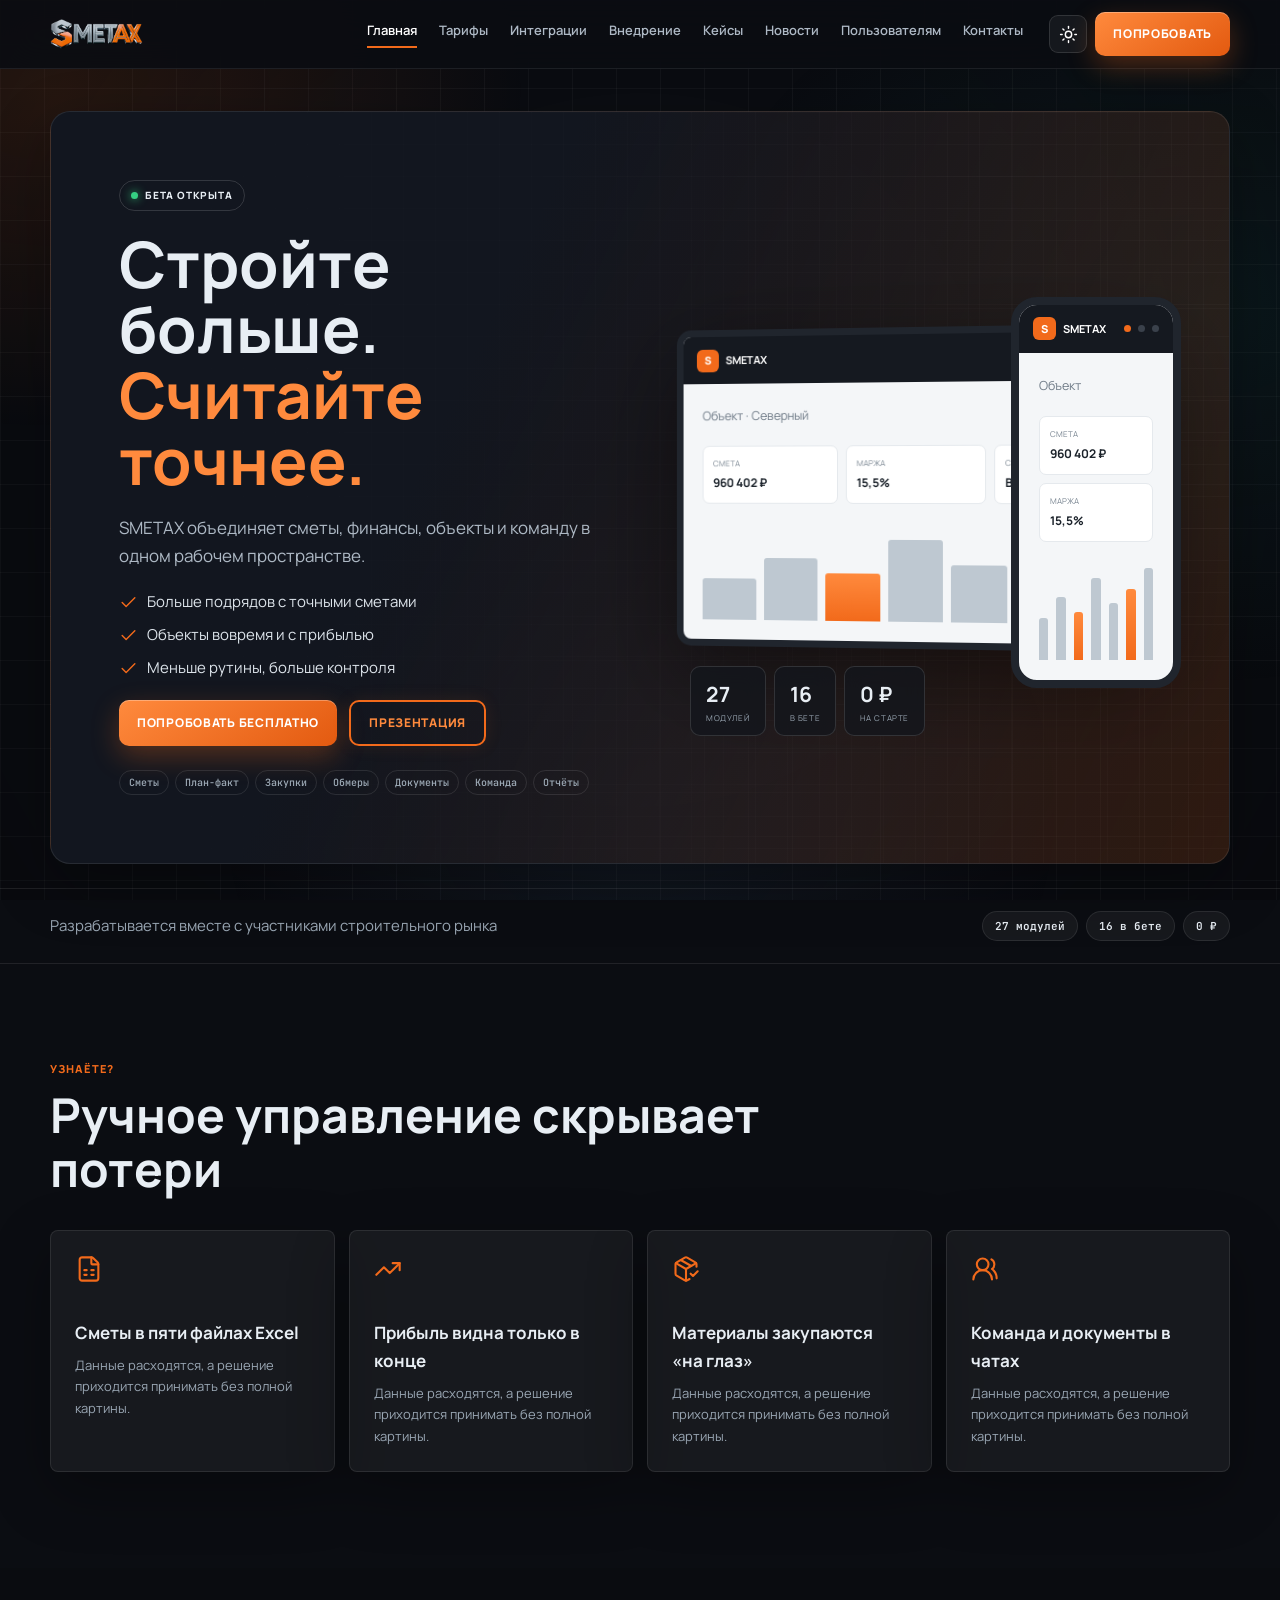
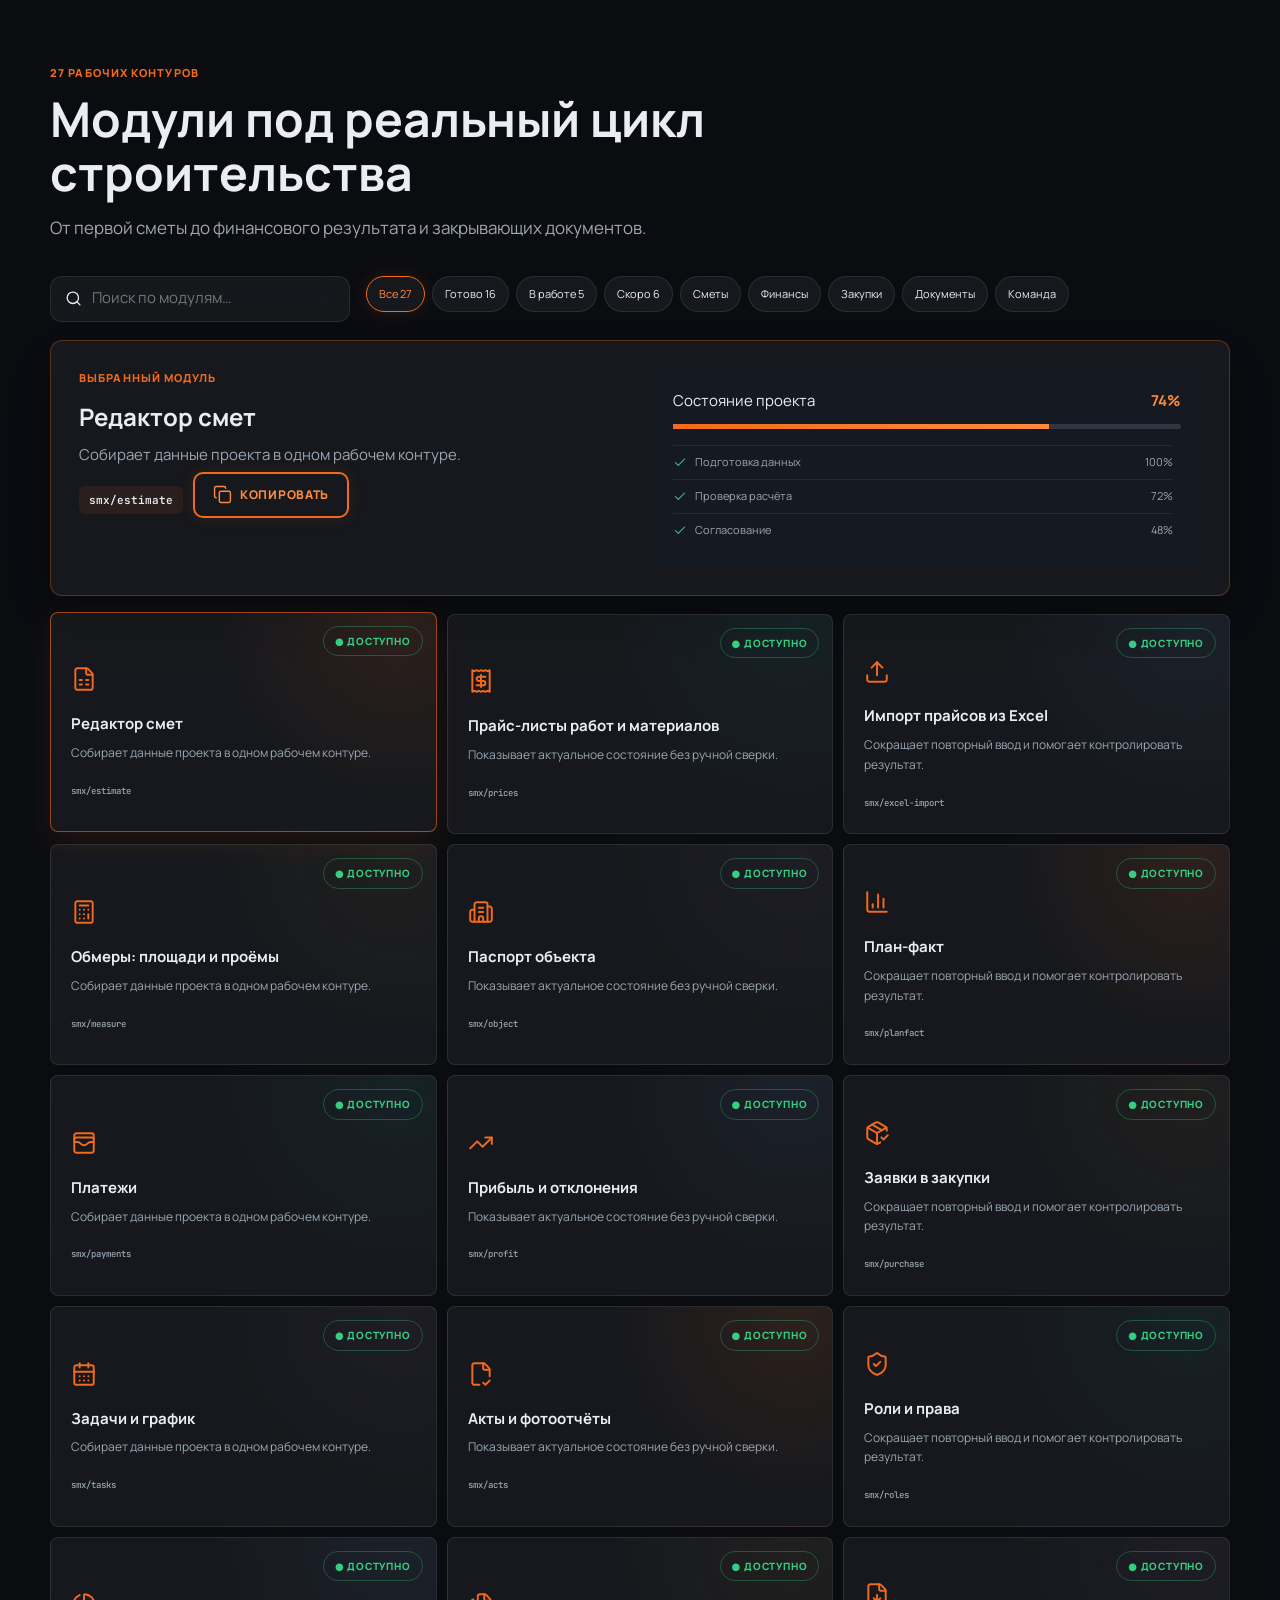
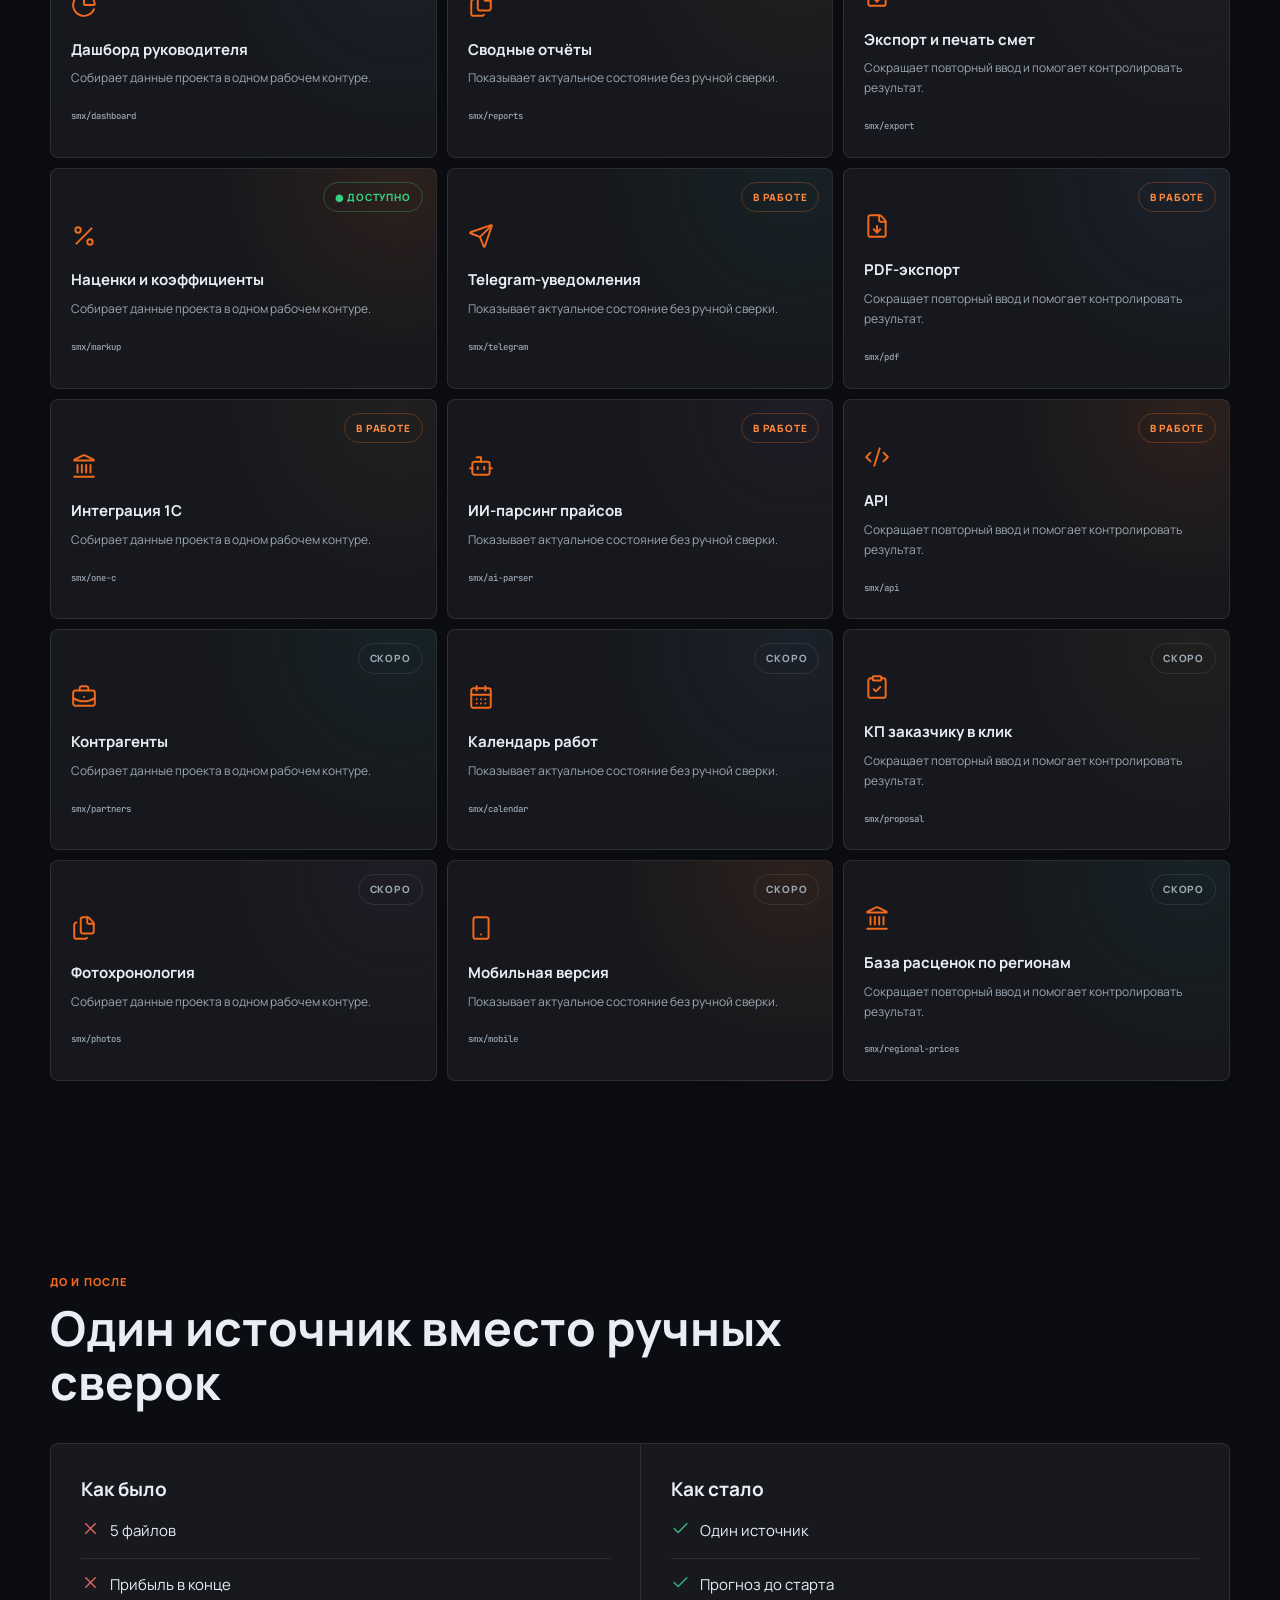
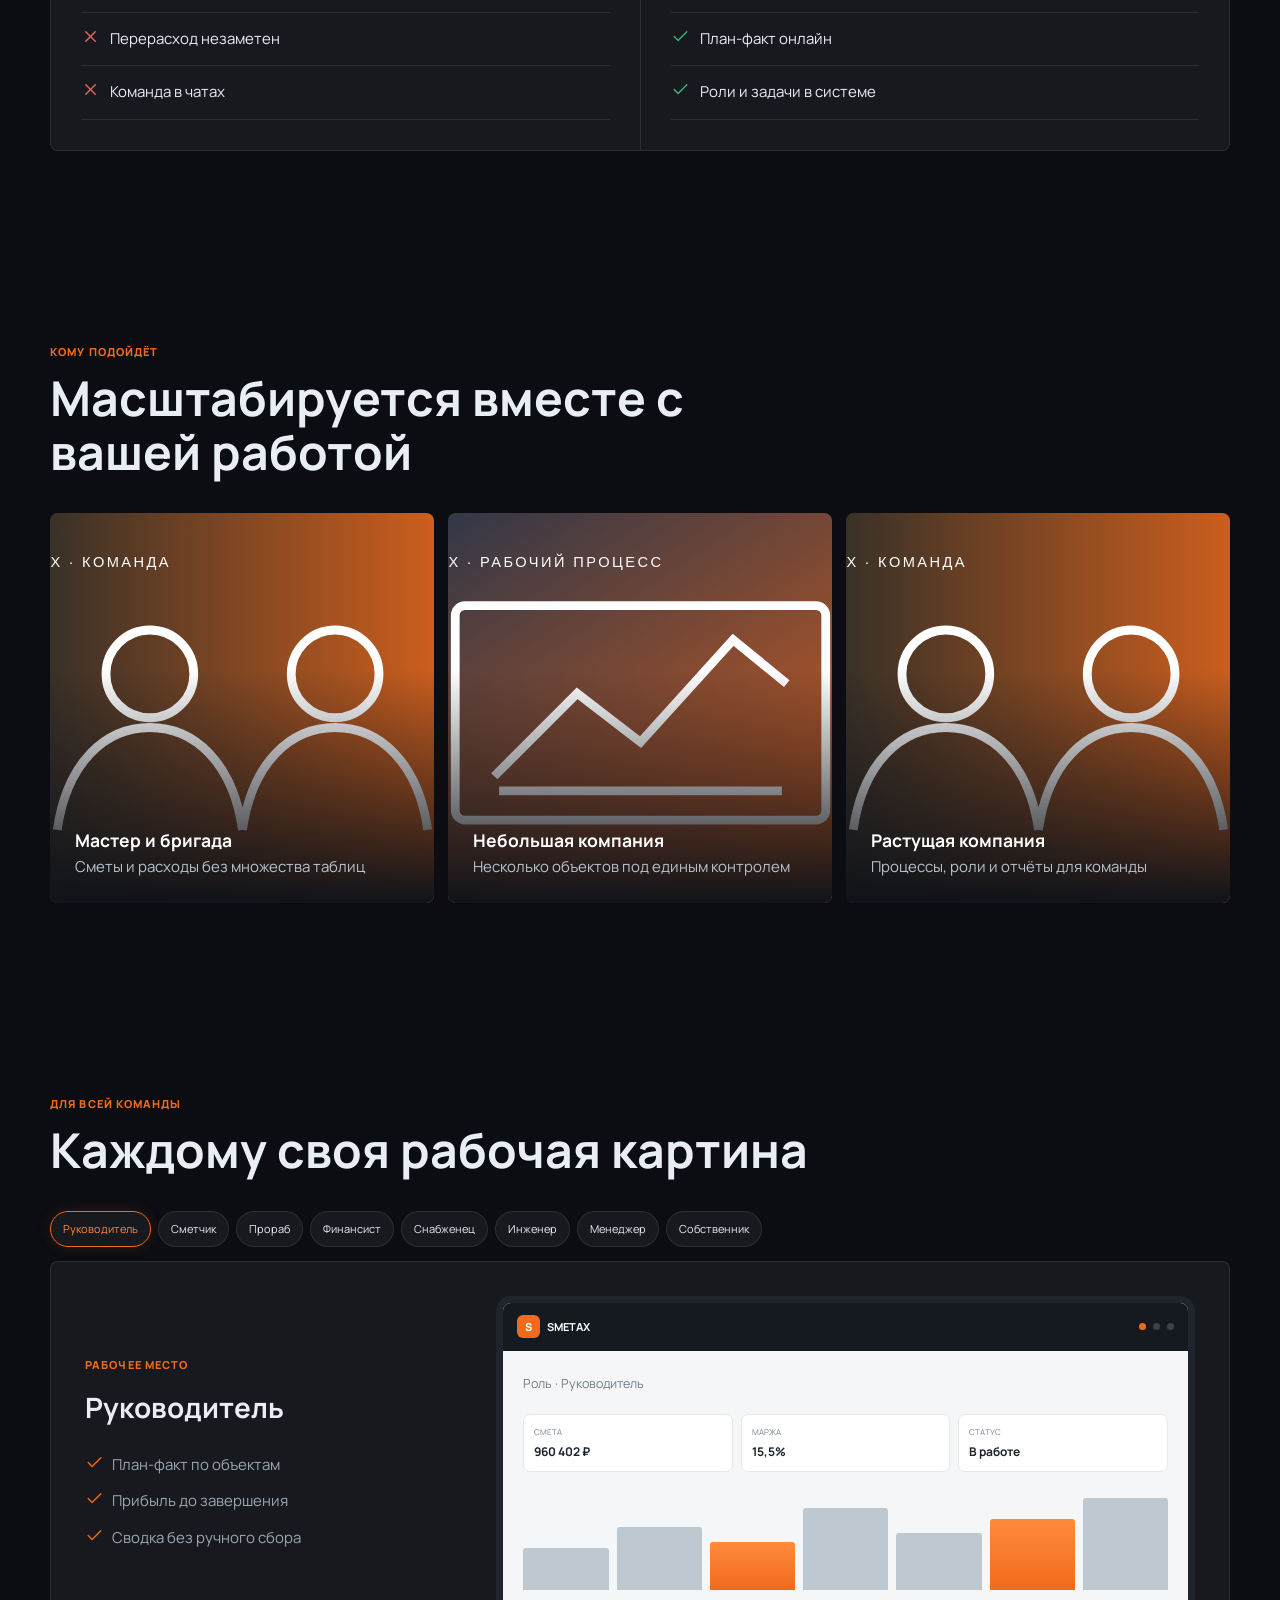
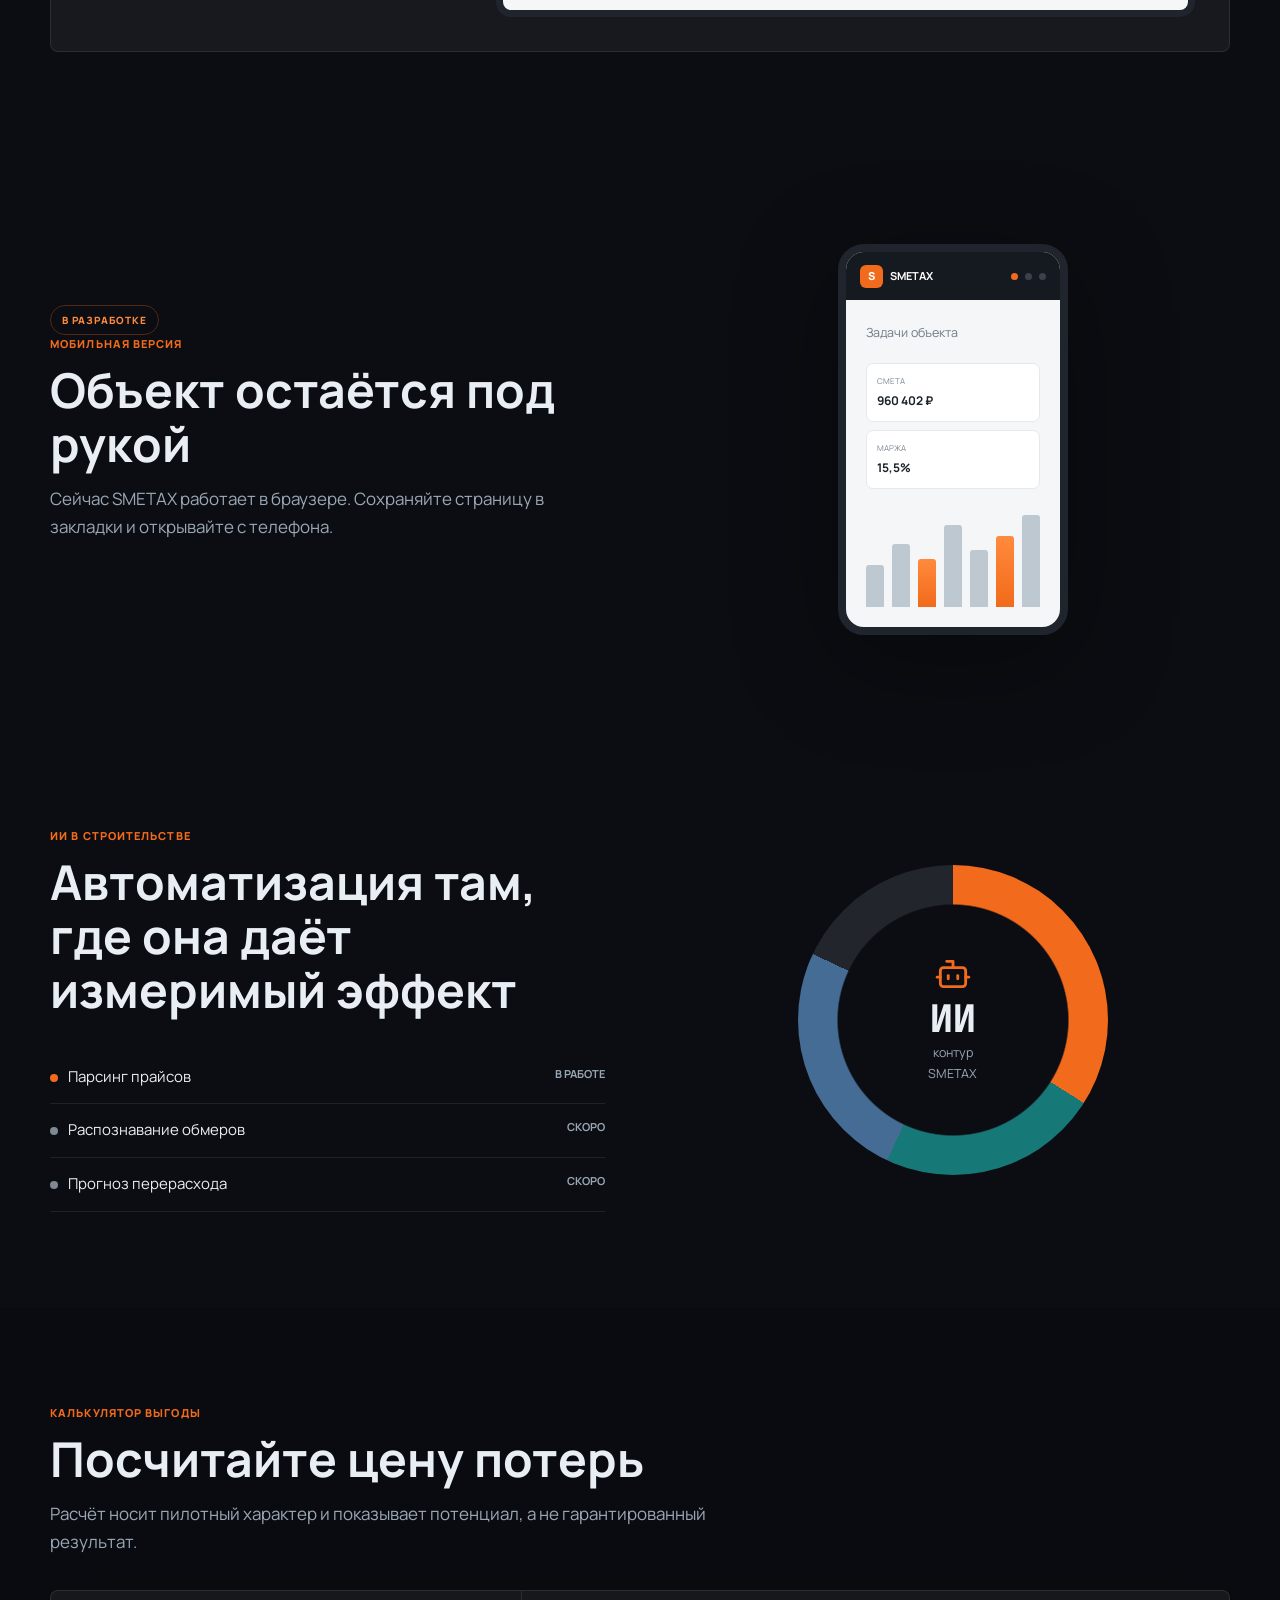
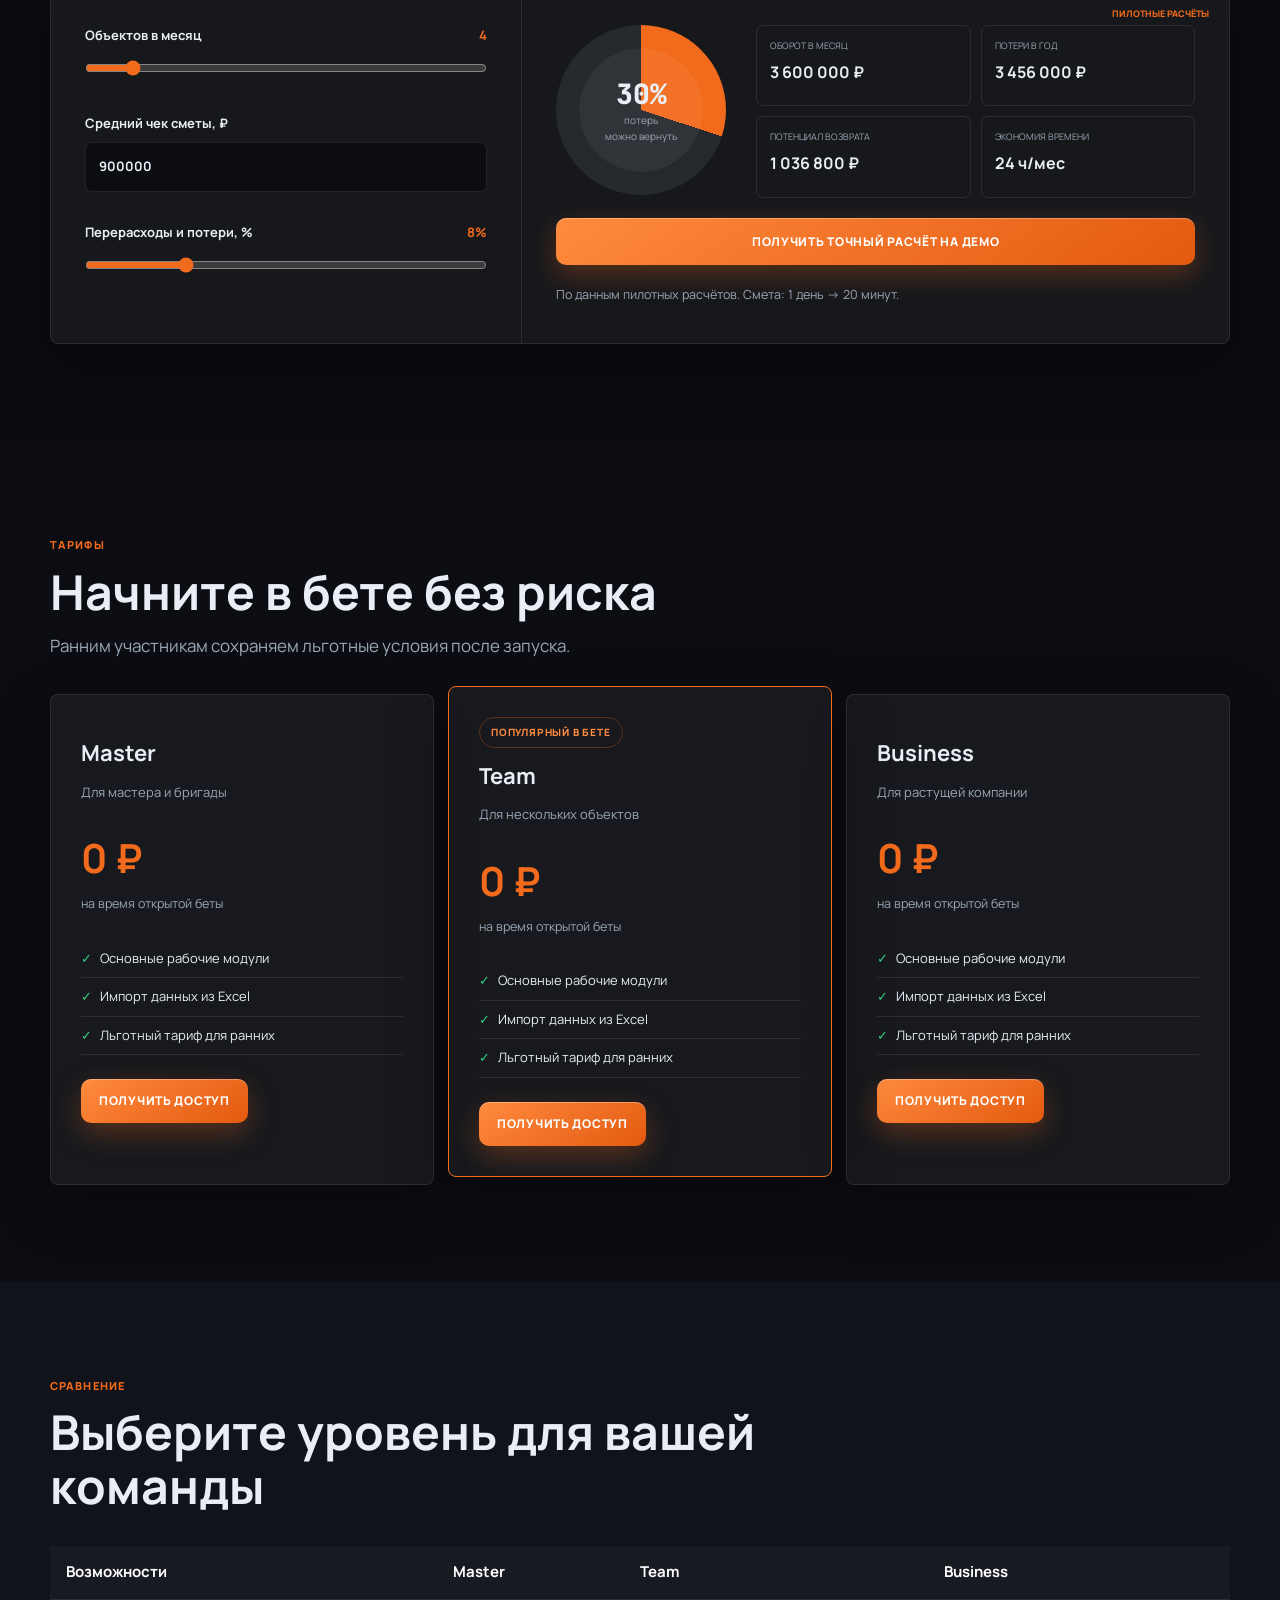
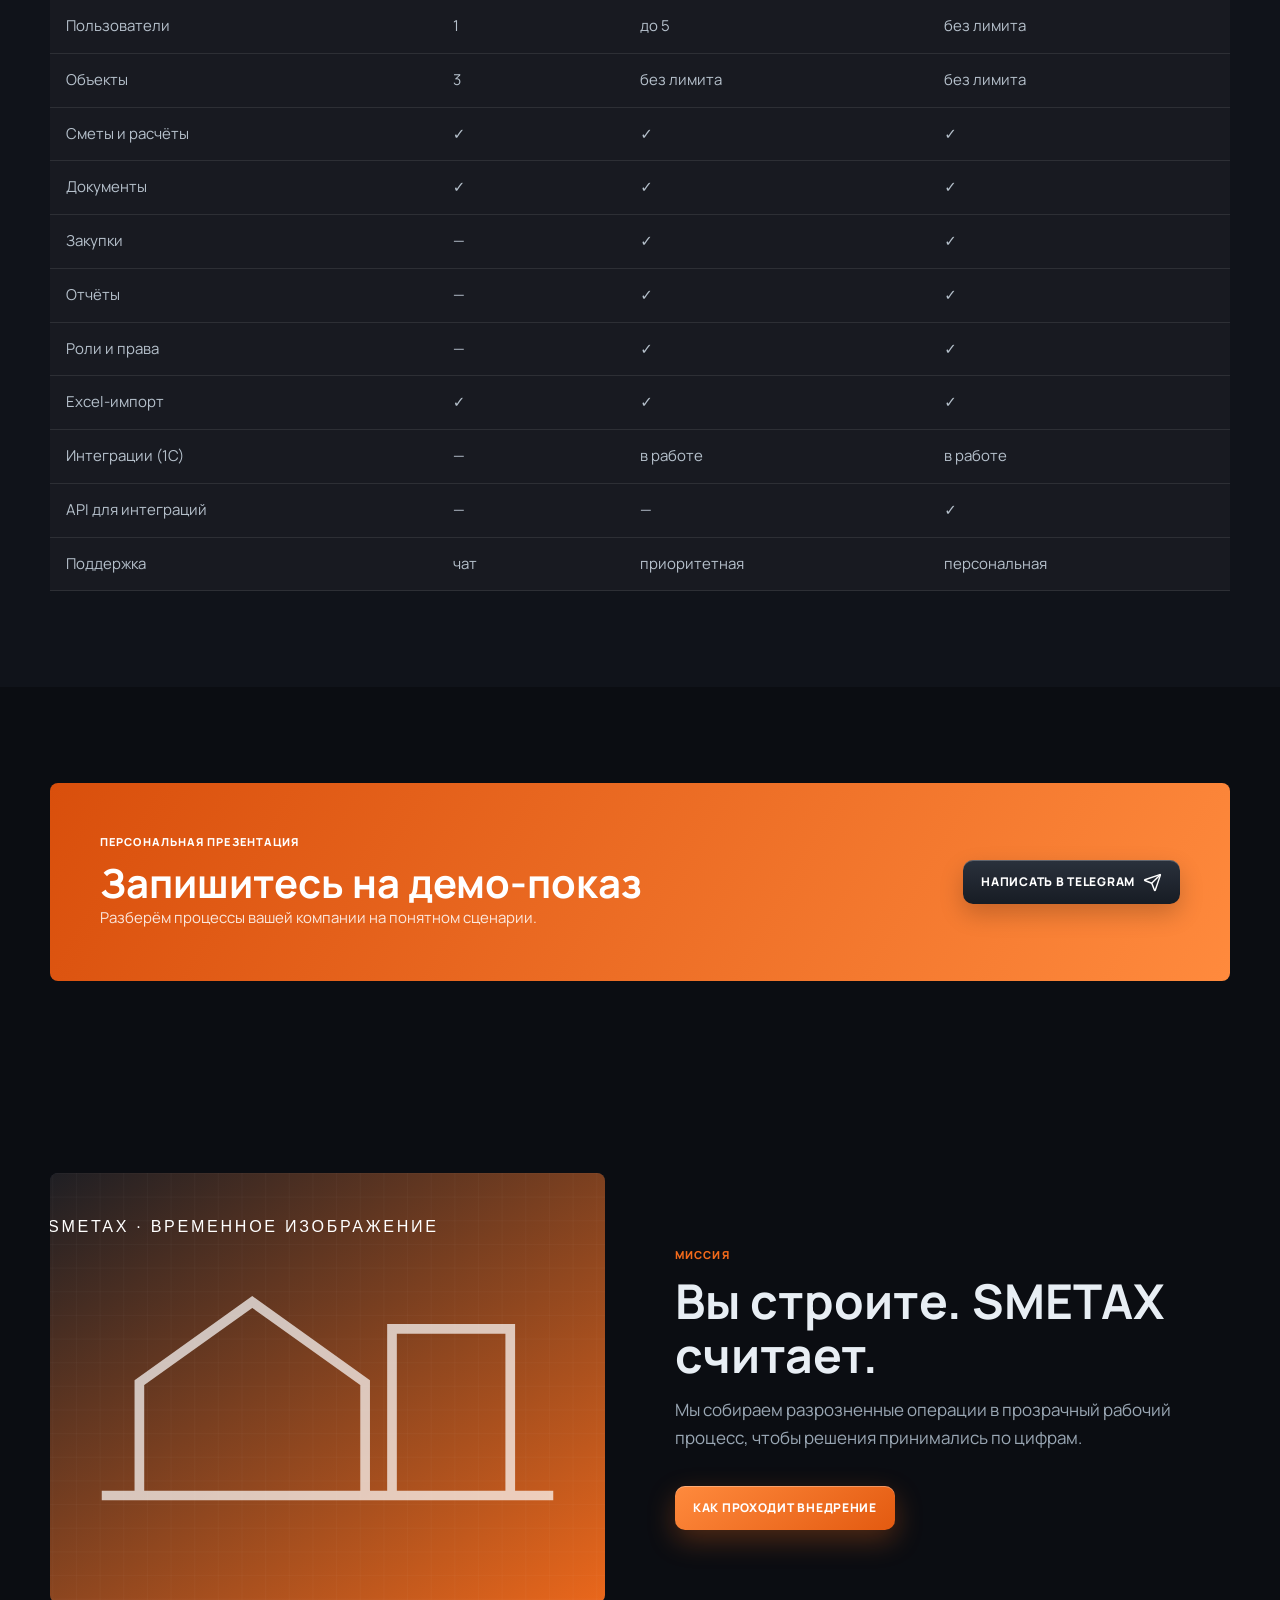
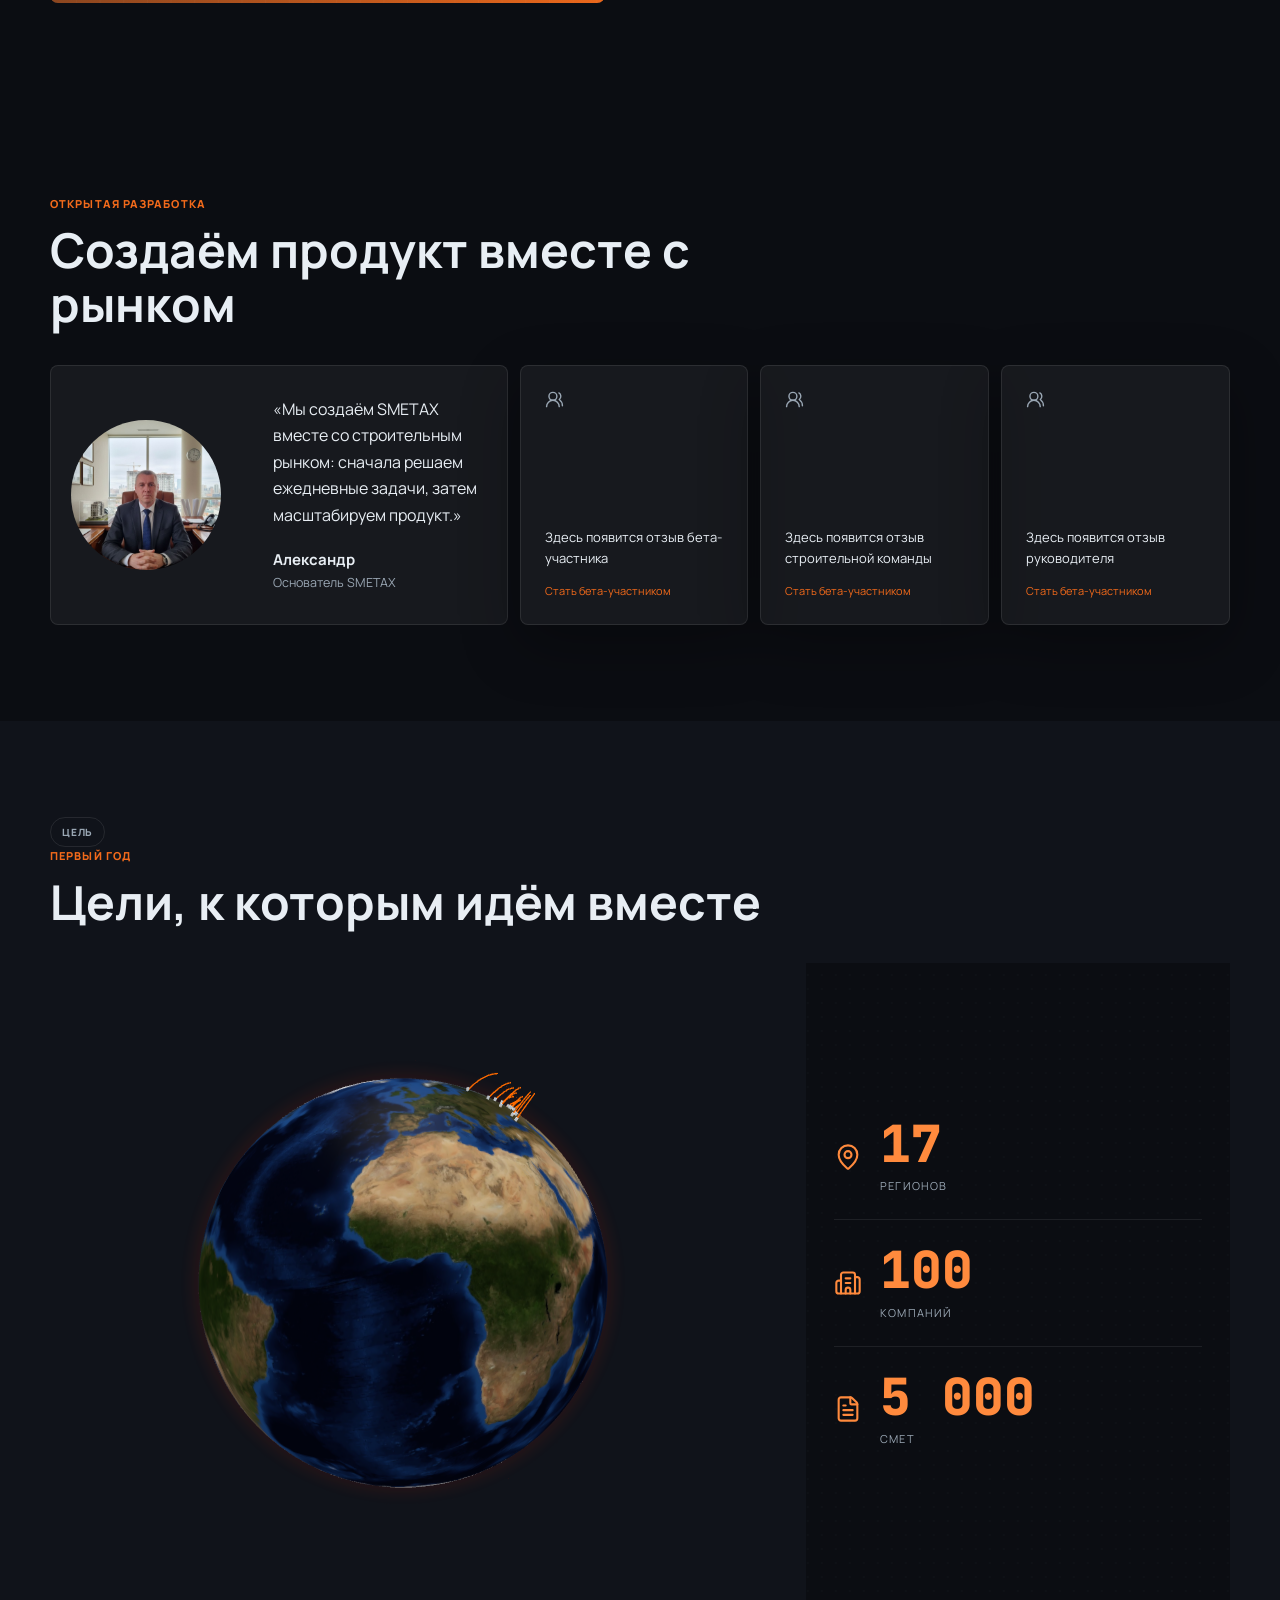
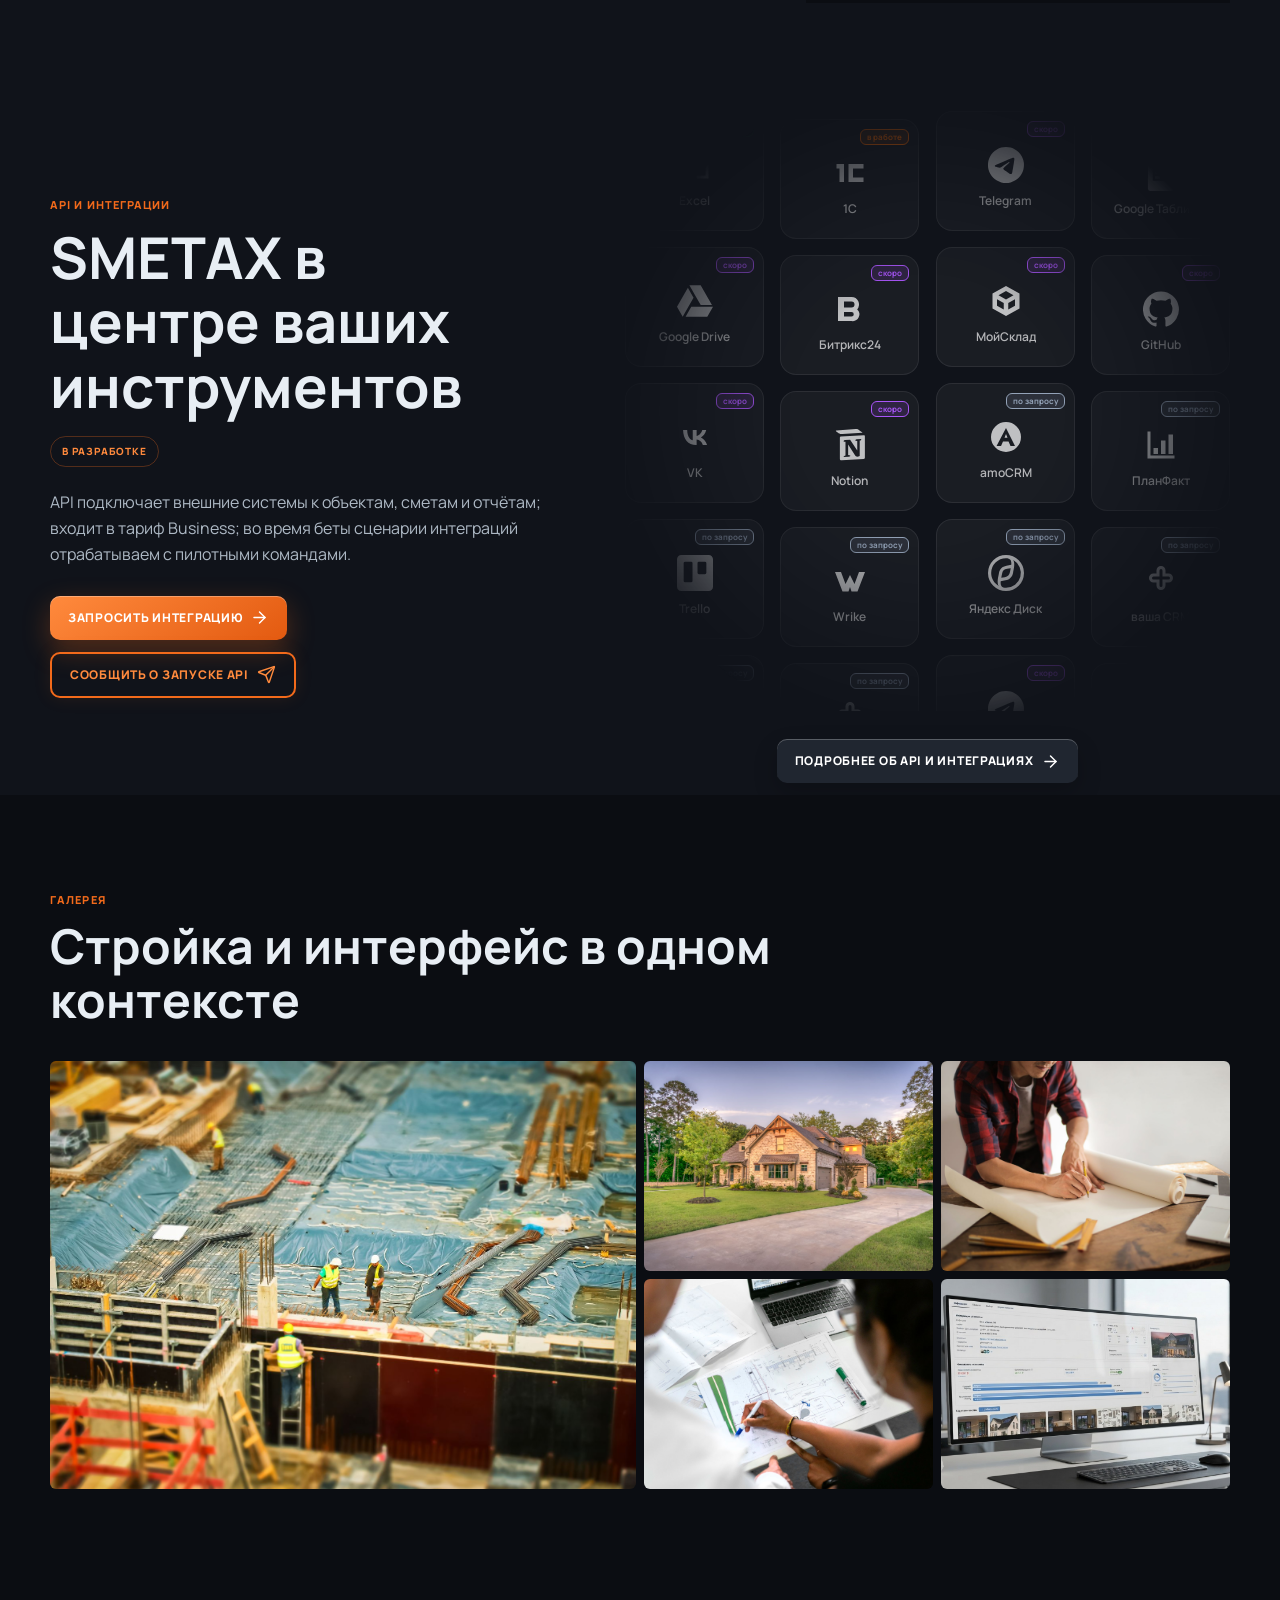
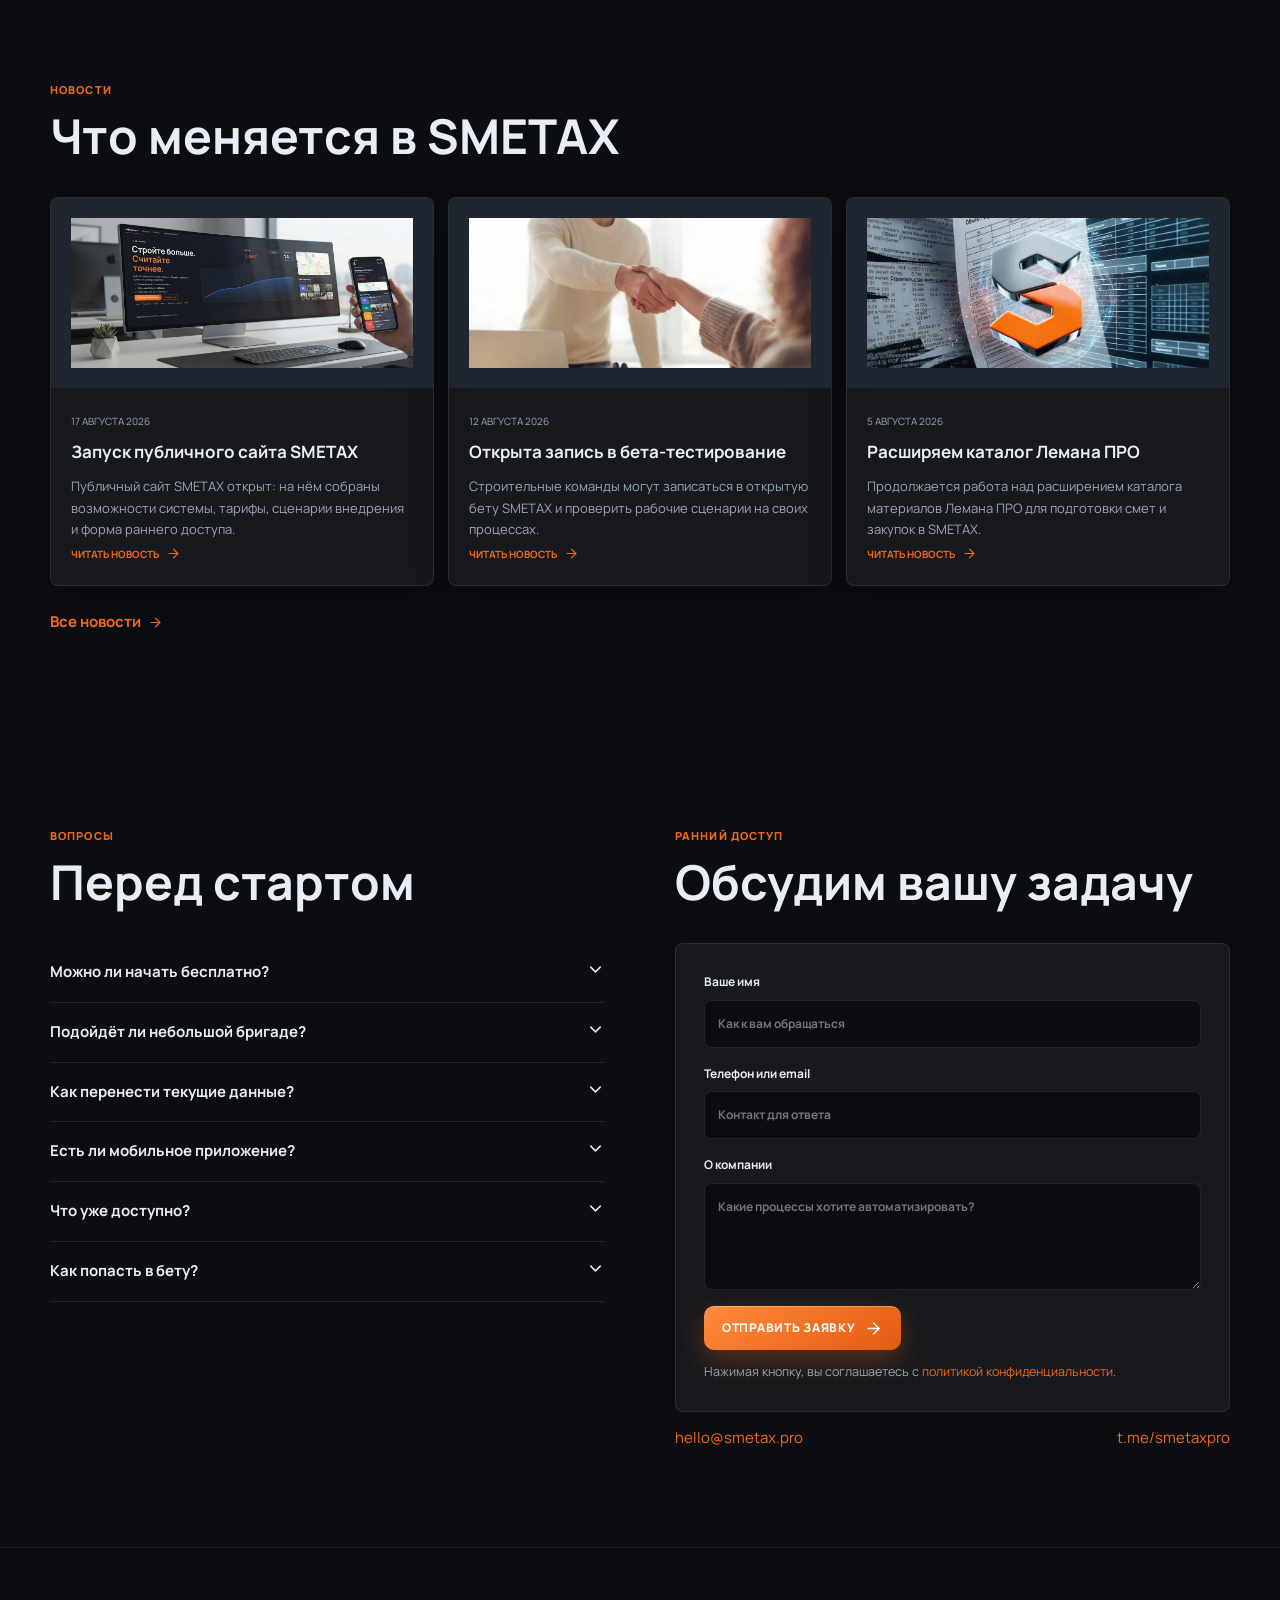
==== commit 5cf94b6f: "Publish site content 2026-08-19 22:05:46" ====
--- a/index.html
+++ b/index.html
@@ -17,7 +17,7 @@
     <link rel="preconnect" href="https://fonts.gstatic.com" crossorigin />
     <link href="https://fonts.googleapis.com/css2?family=Manrope:wght@400;500;600;700;800&display=swap" rel="stylesheet" />
     <title>SMETAX — корпоративная система для строительных компаний</title>
-    <script type="module" crossorigin src="/assets/index-DlToKwNC.js"></script>
+    <script type="module" crossorigin src="/assets/index-CFk0KJ-R.js"></script>
     <link rel="stylesheet" crossorigin href="/assets/index-C7lWV9O3.css">
   </head>
   <body>
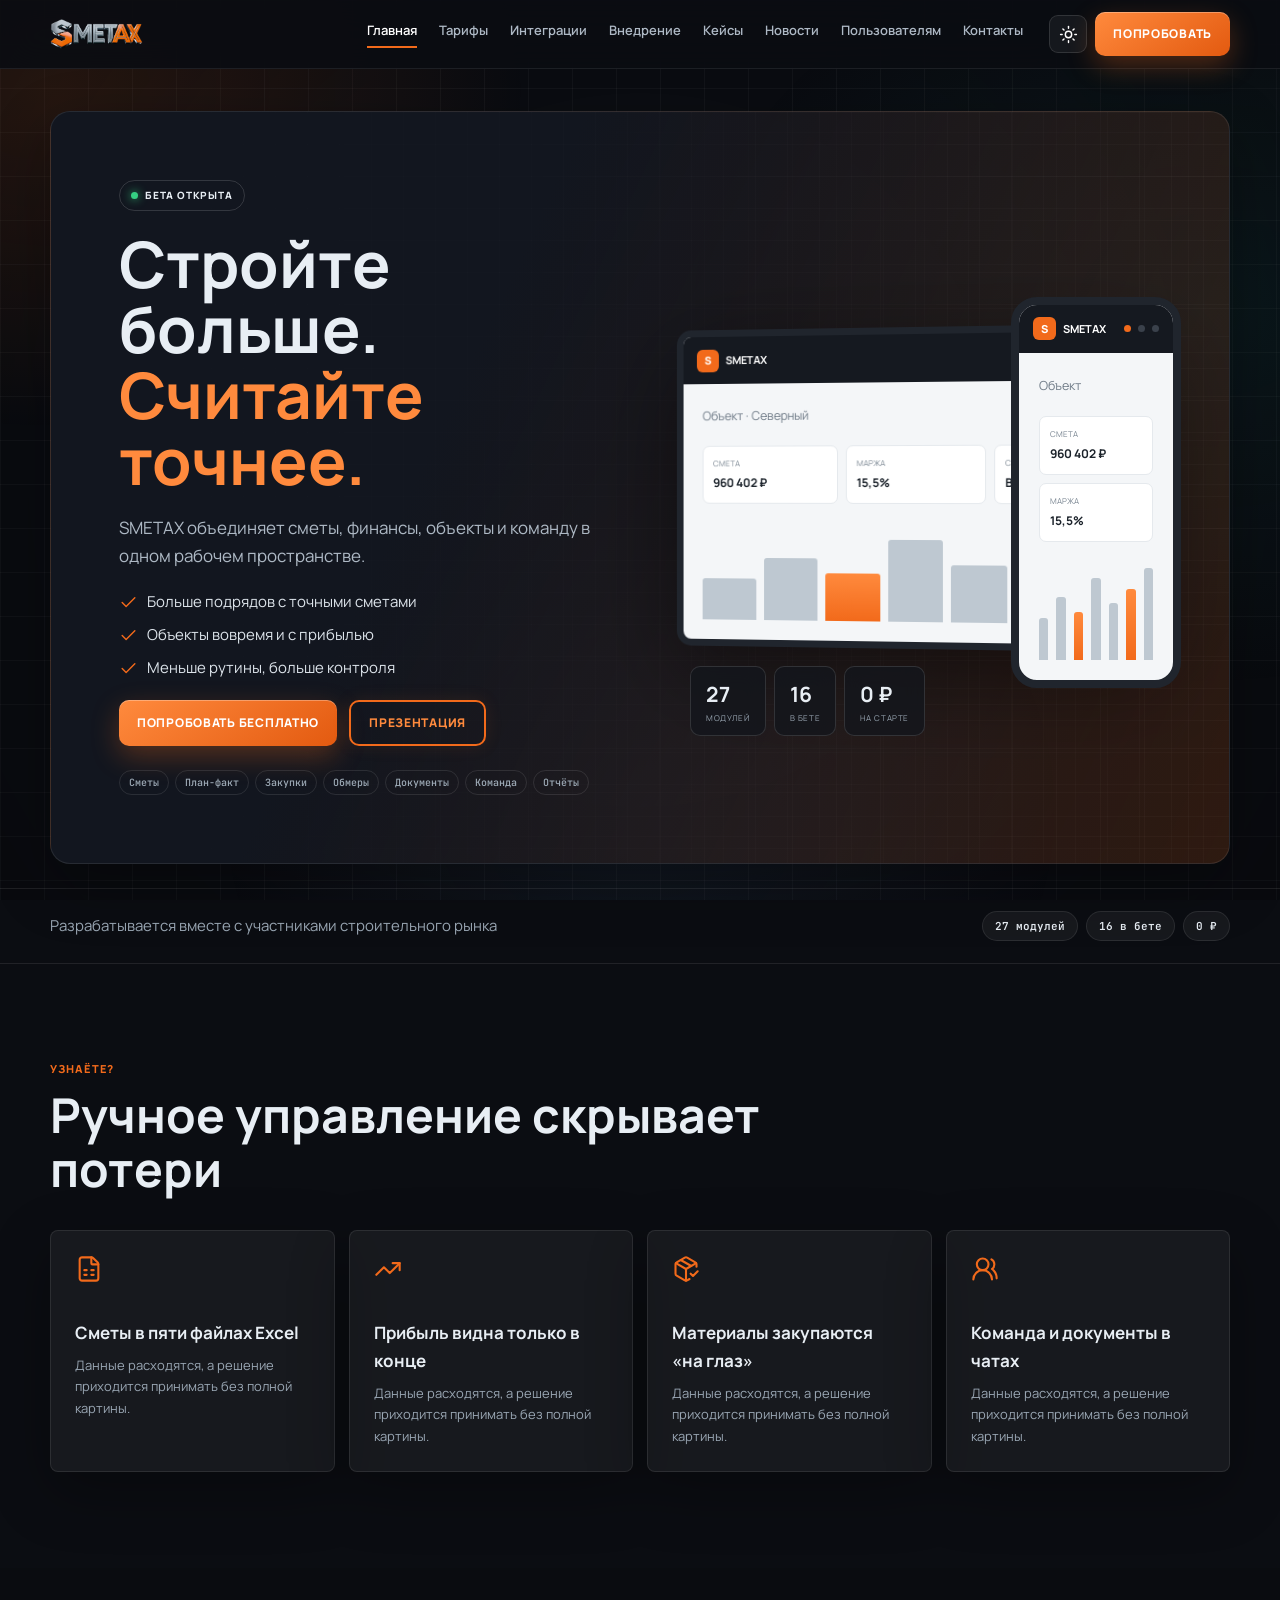
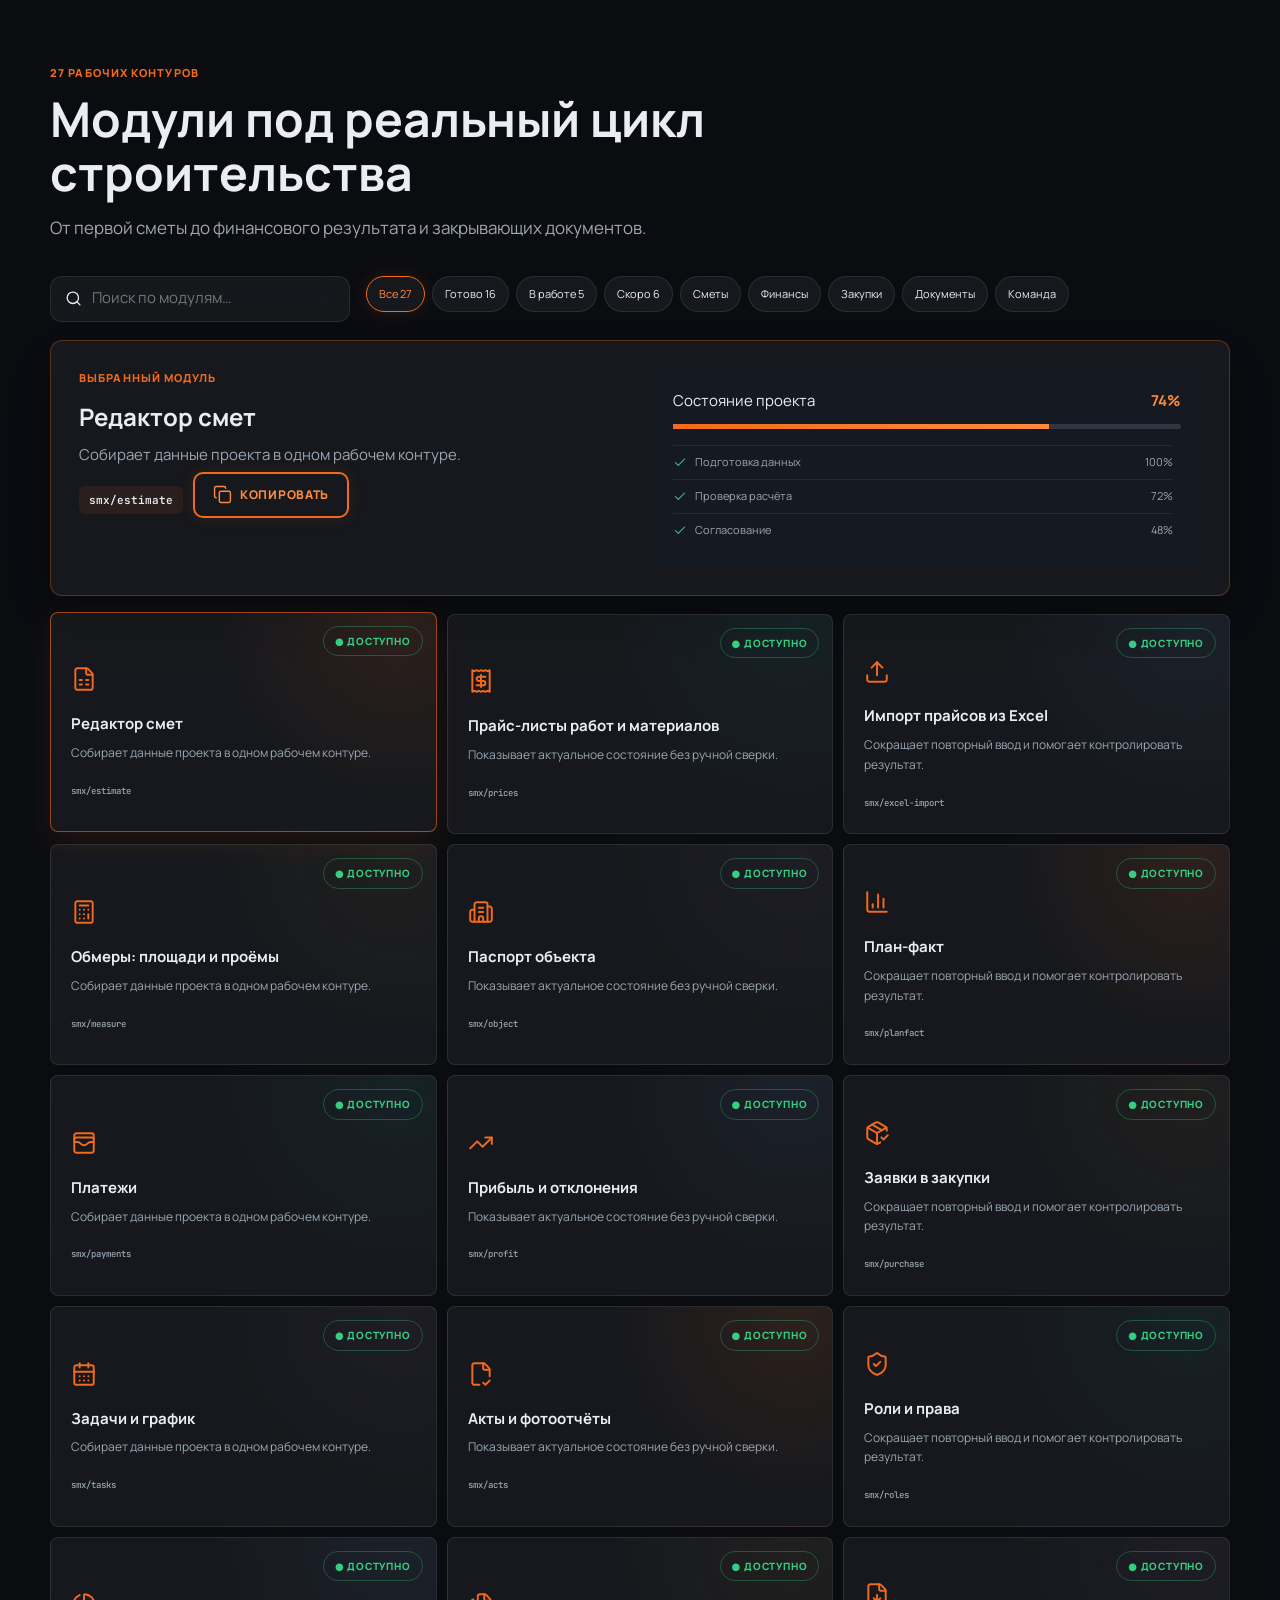
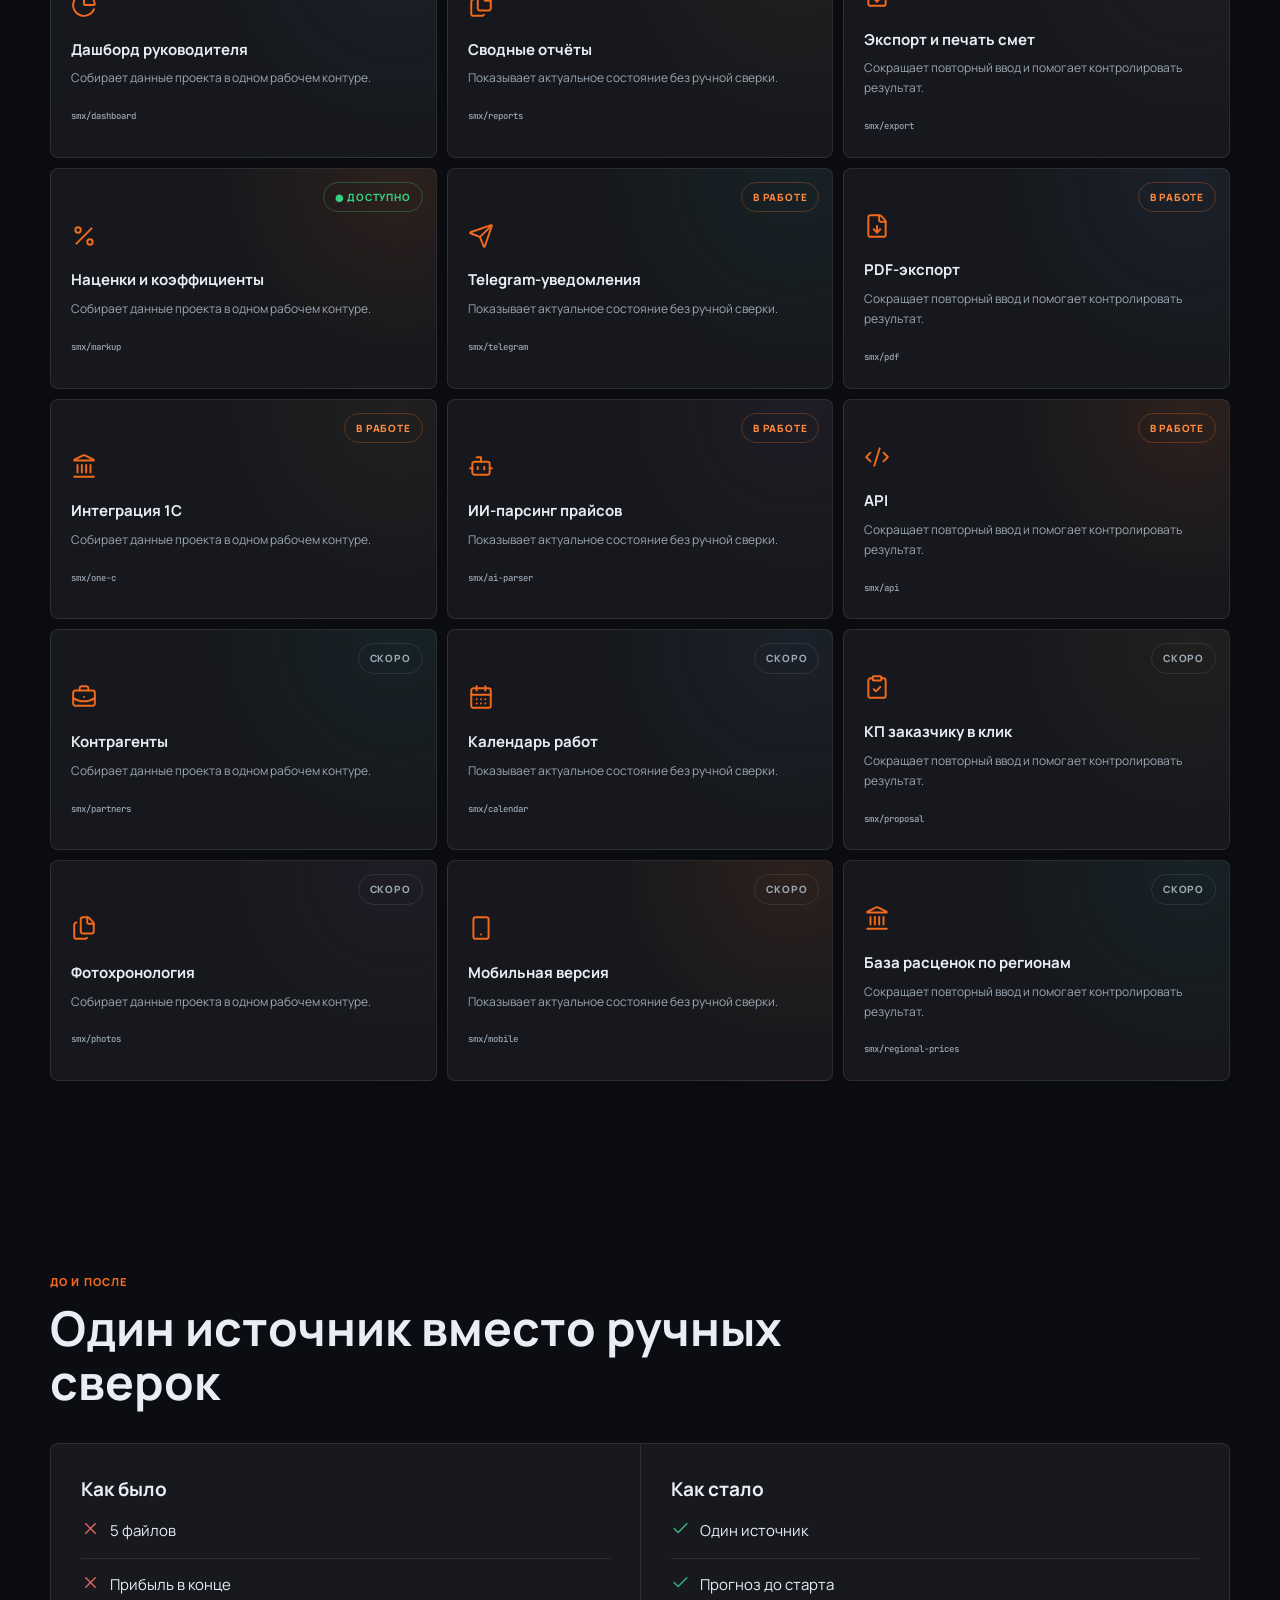
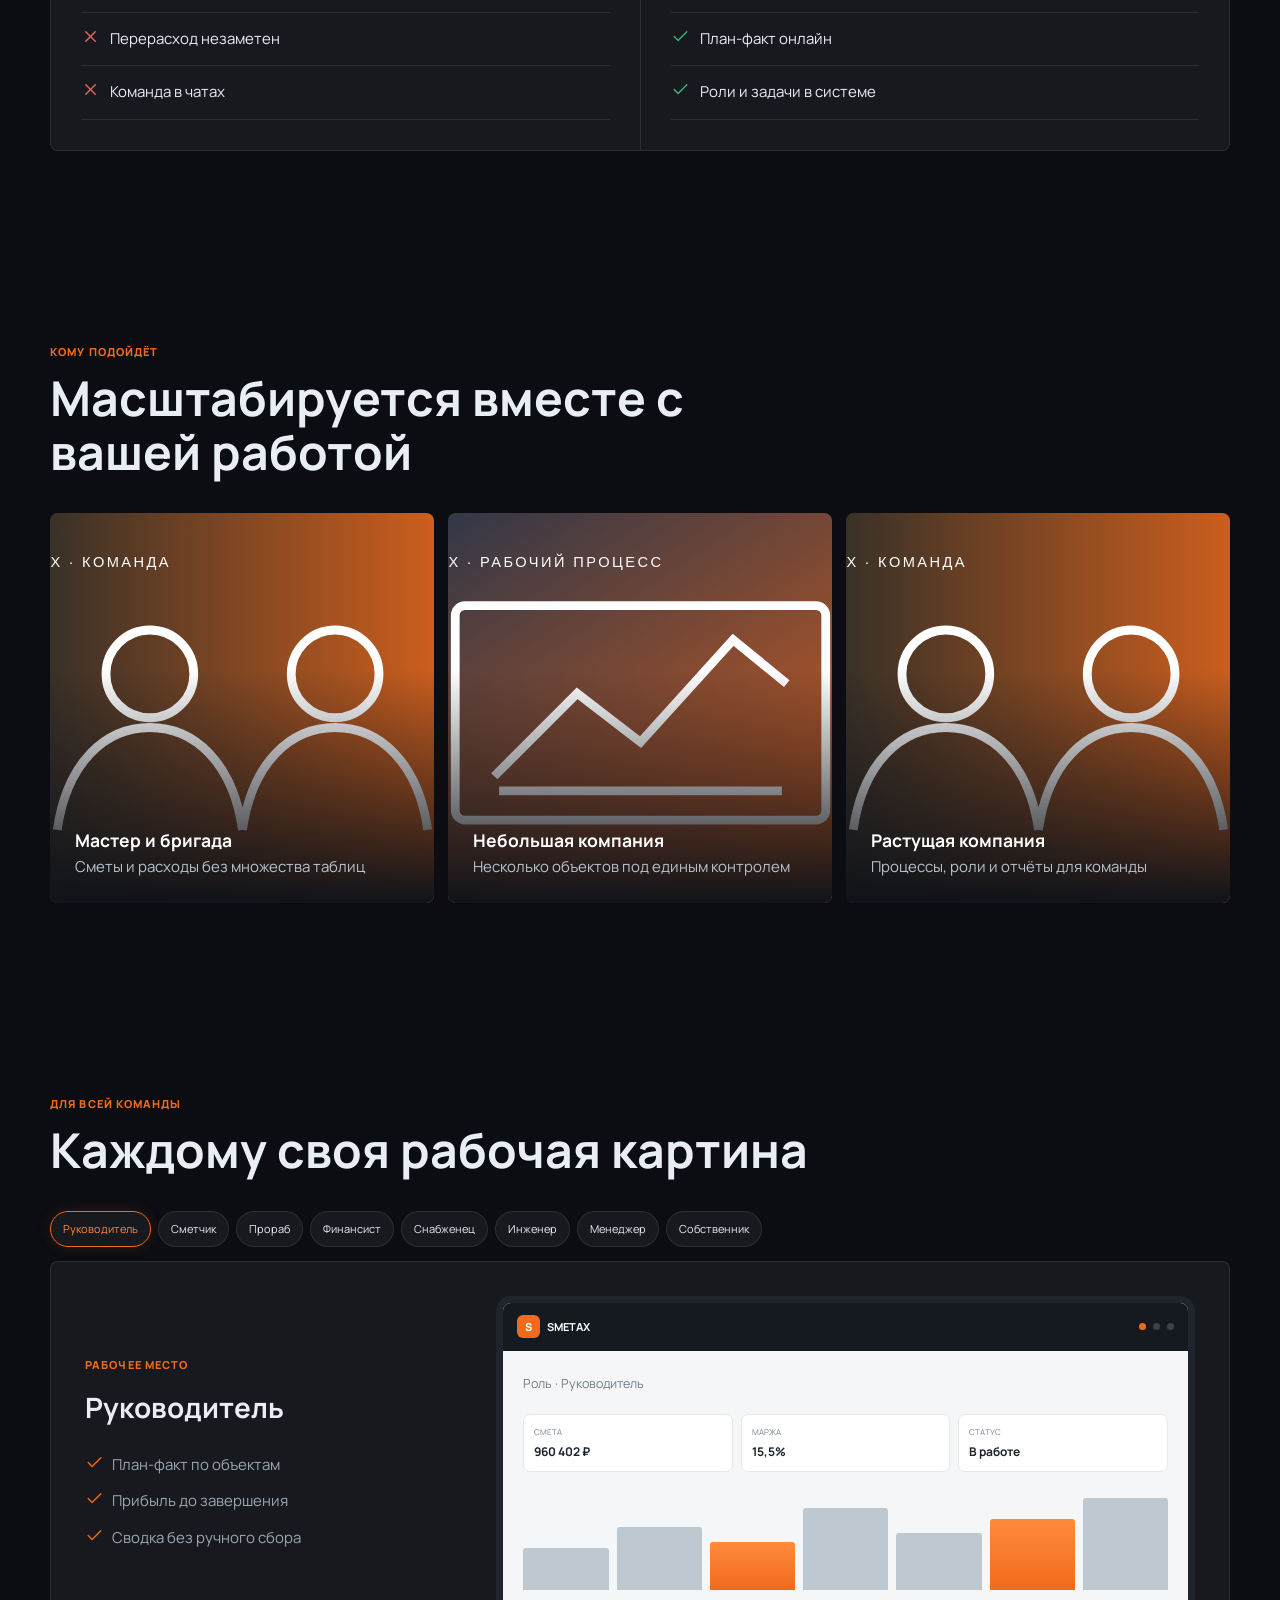
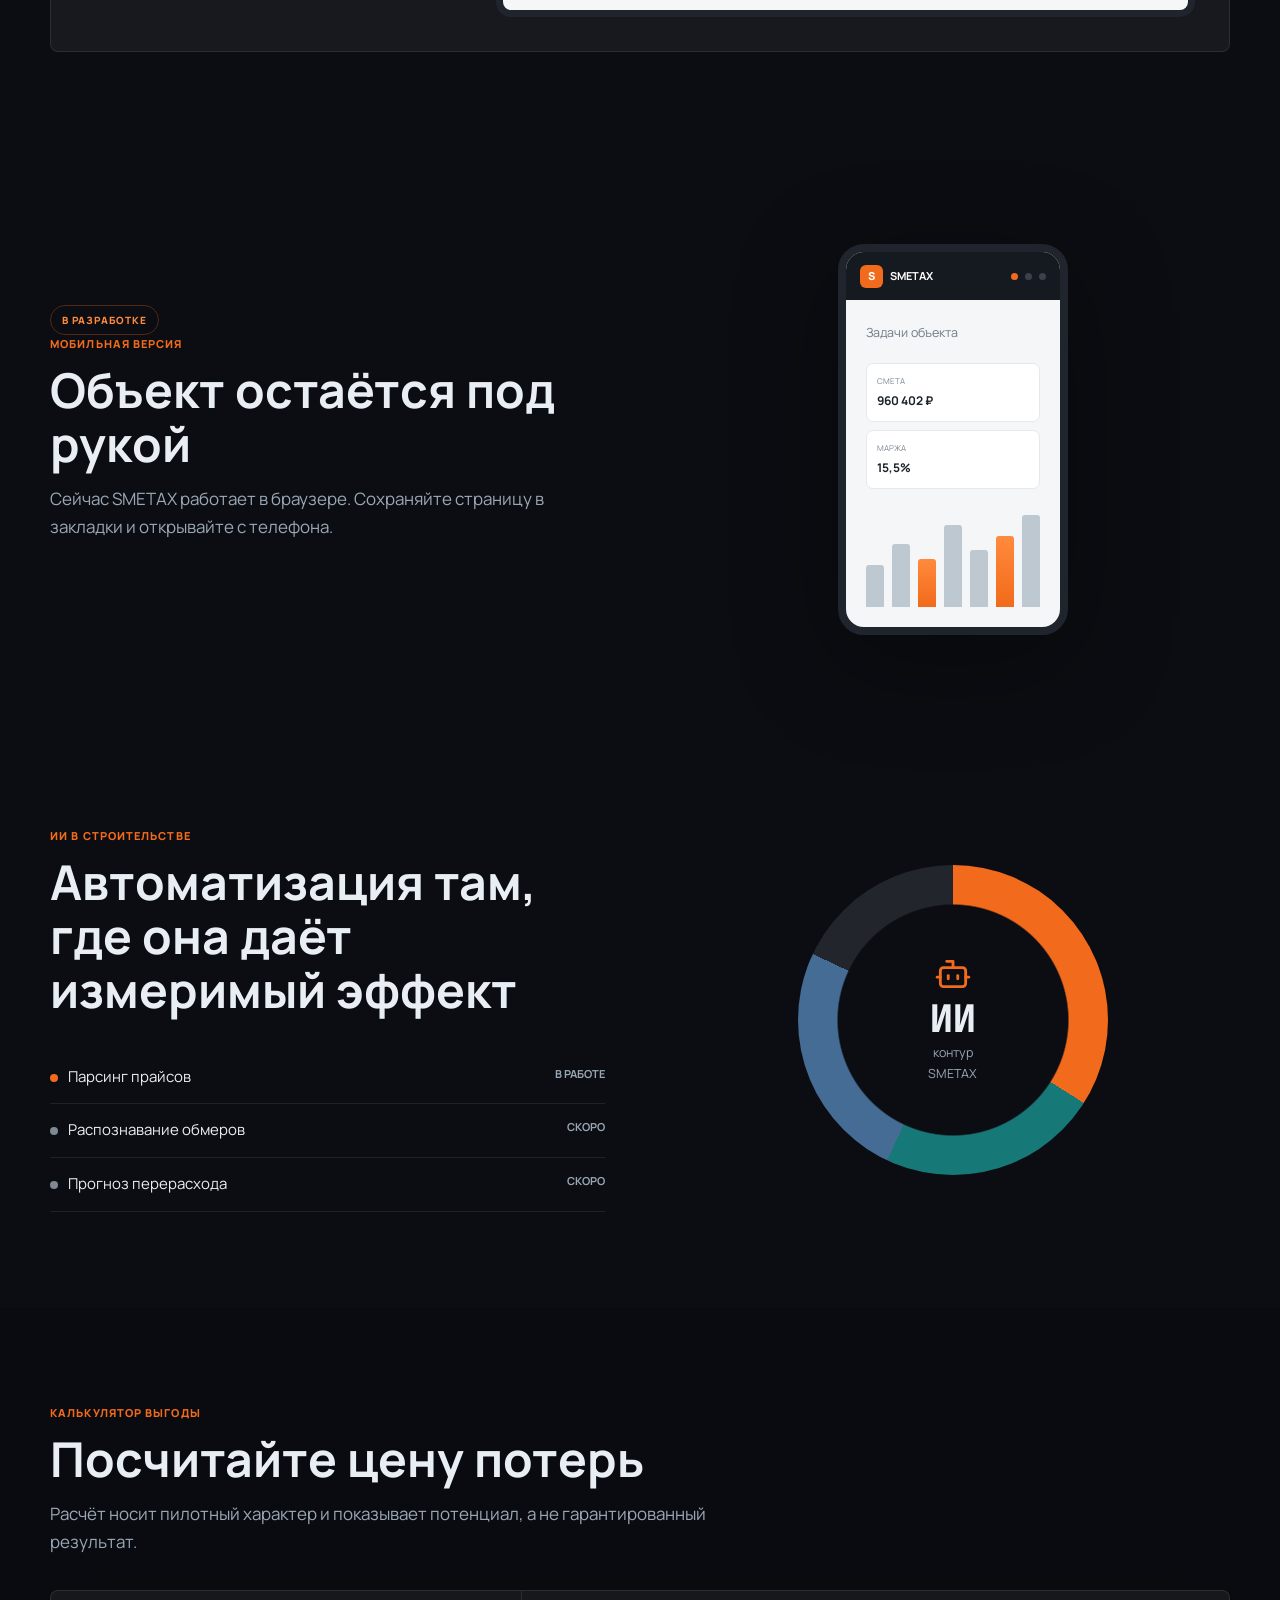
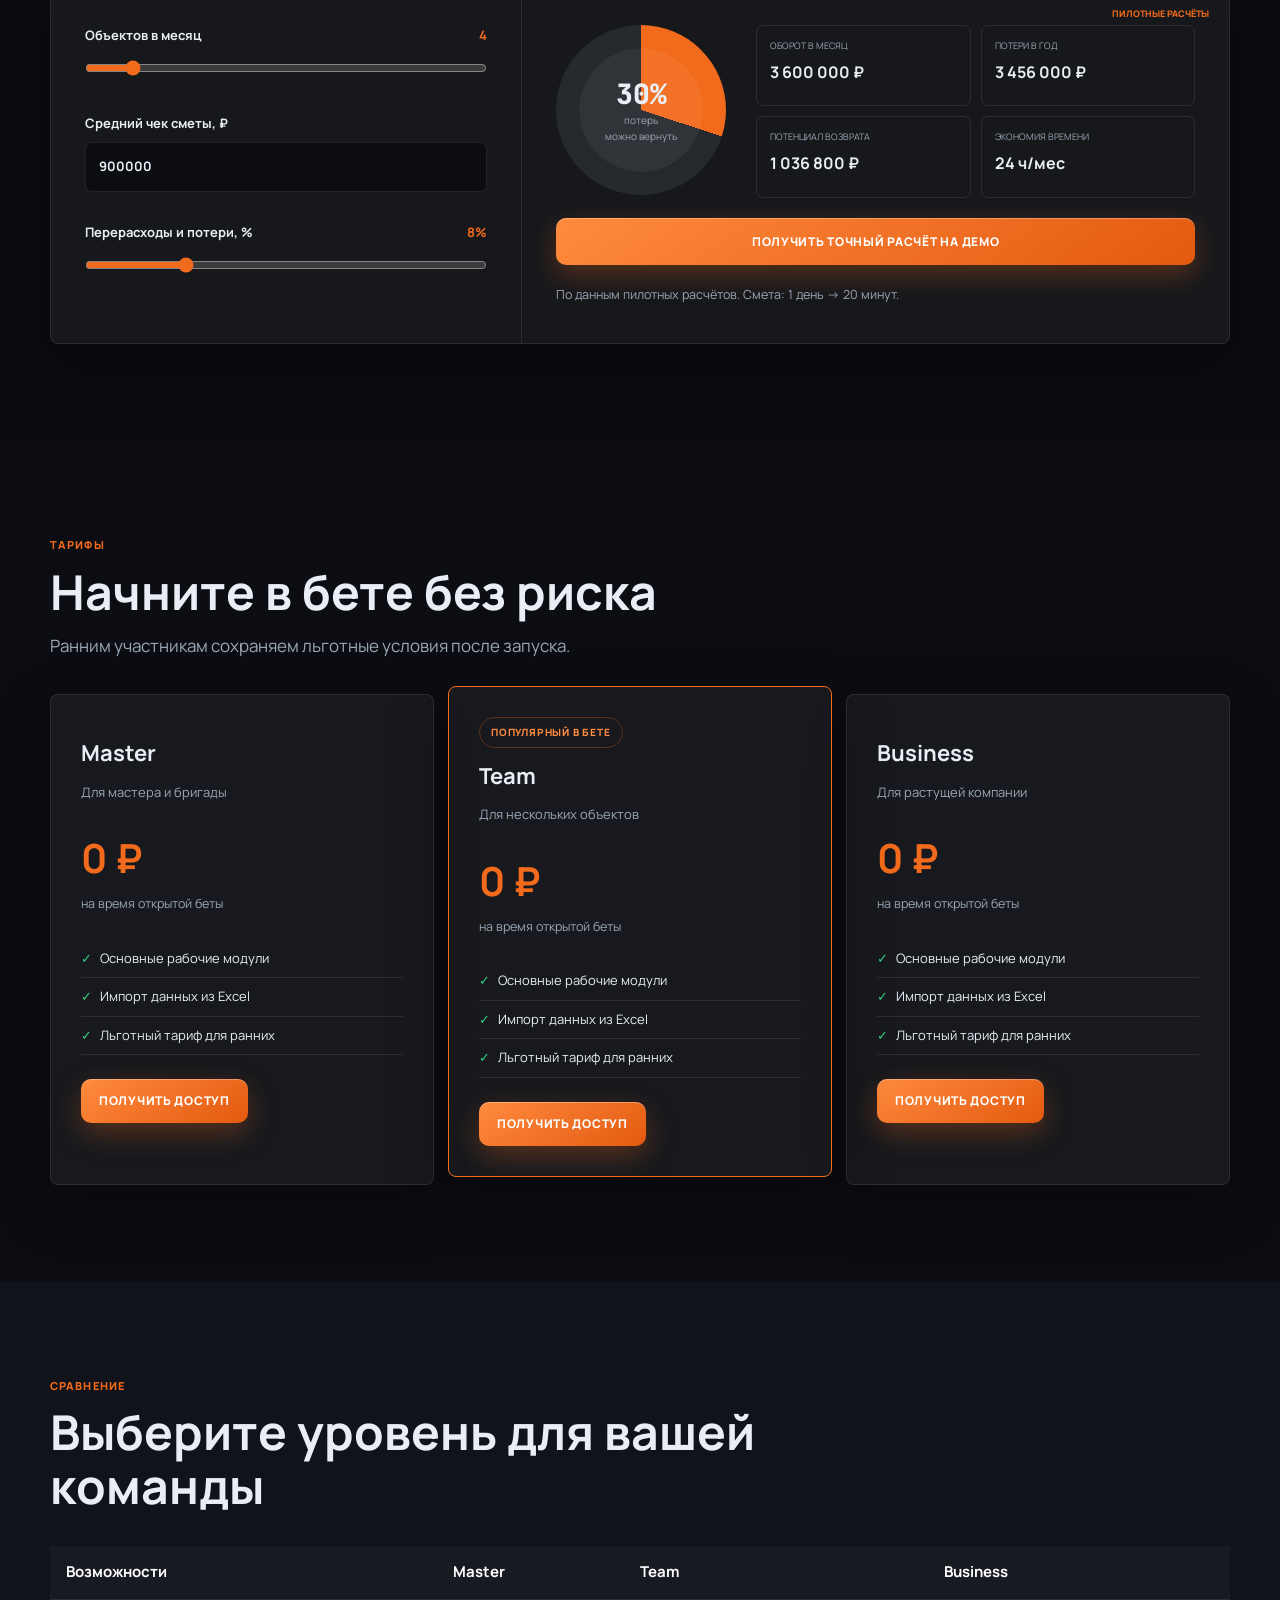
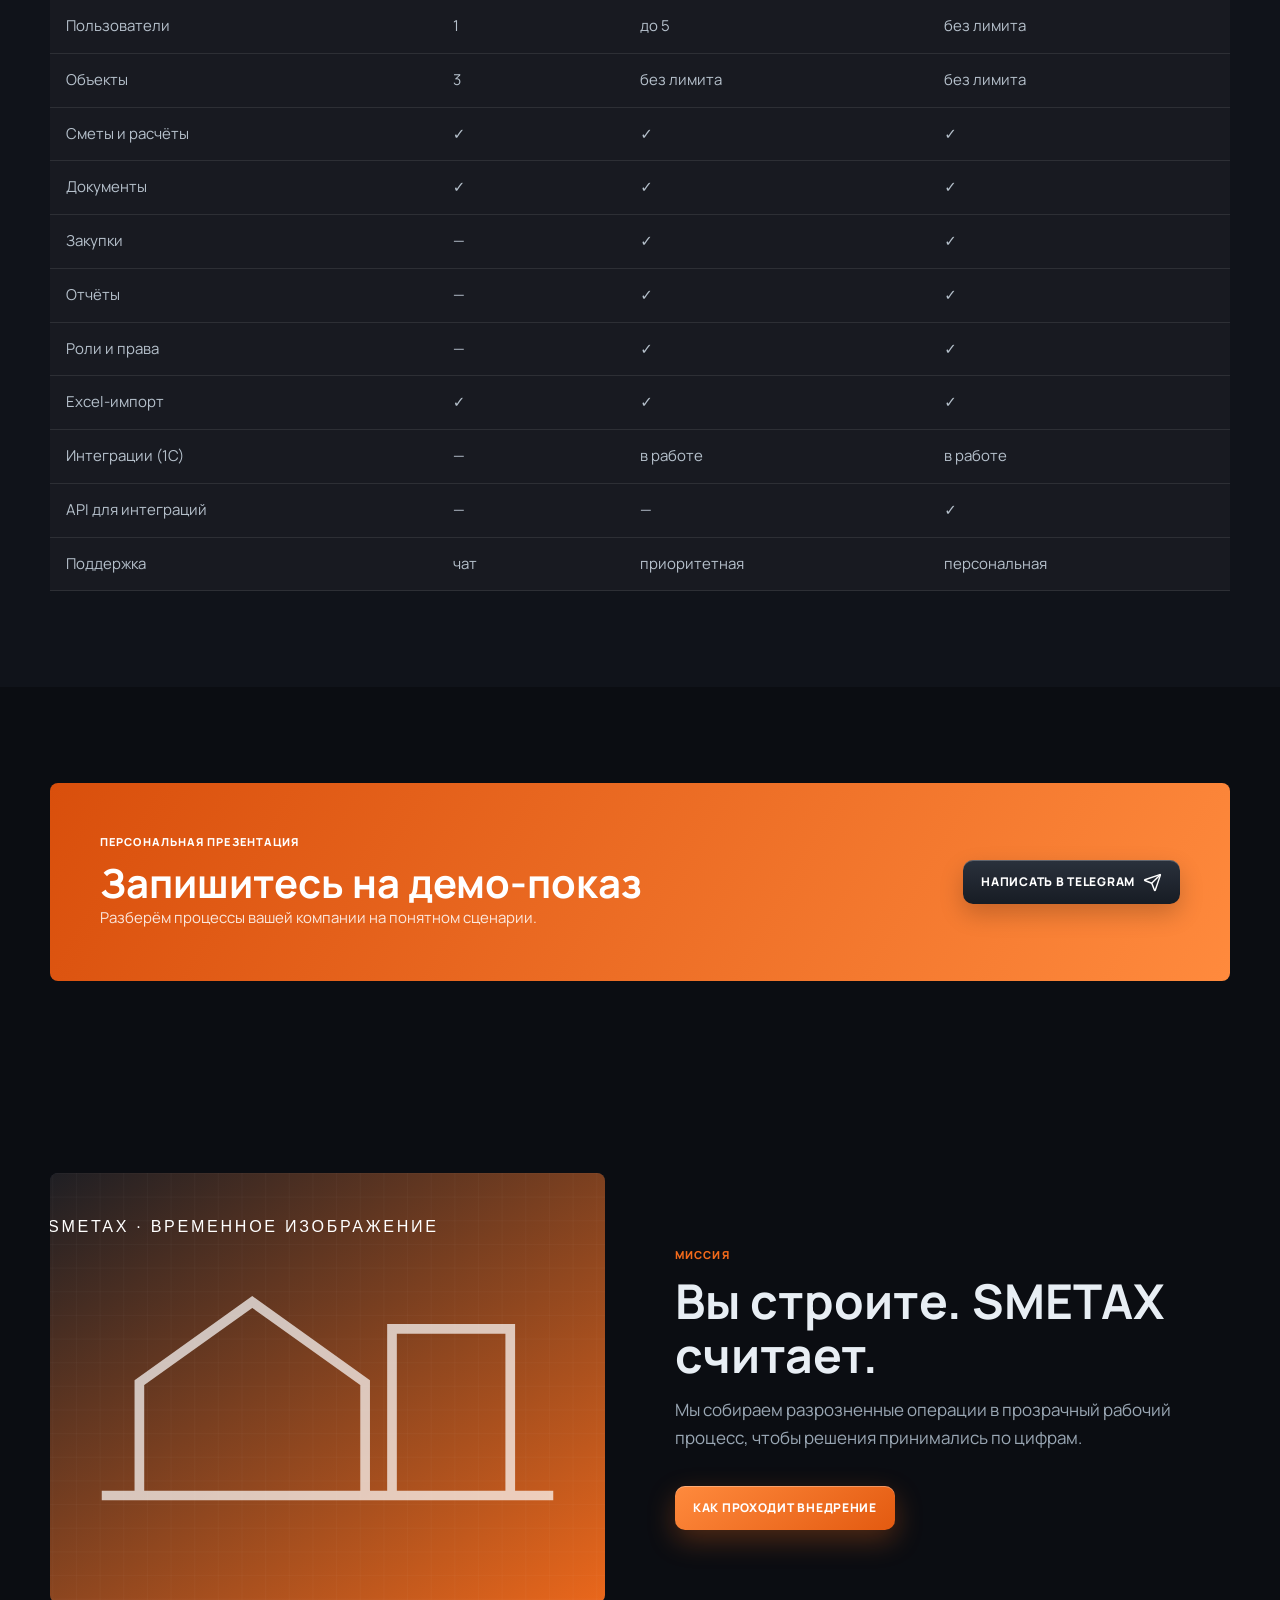
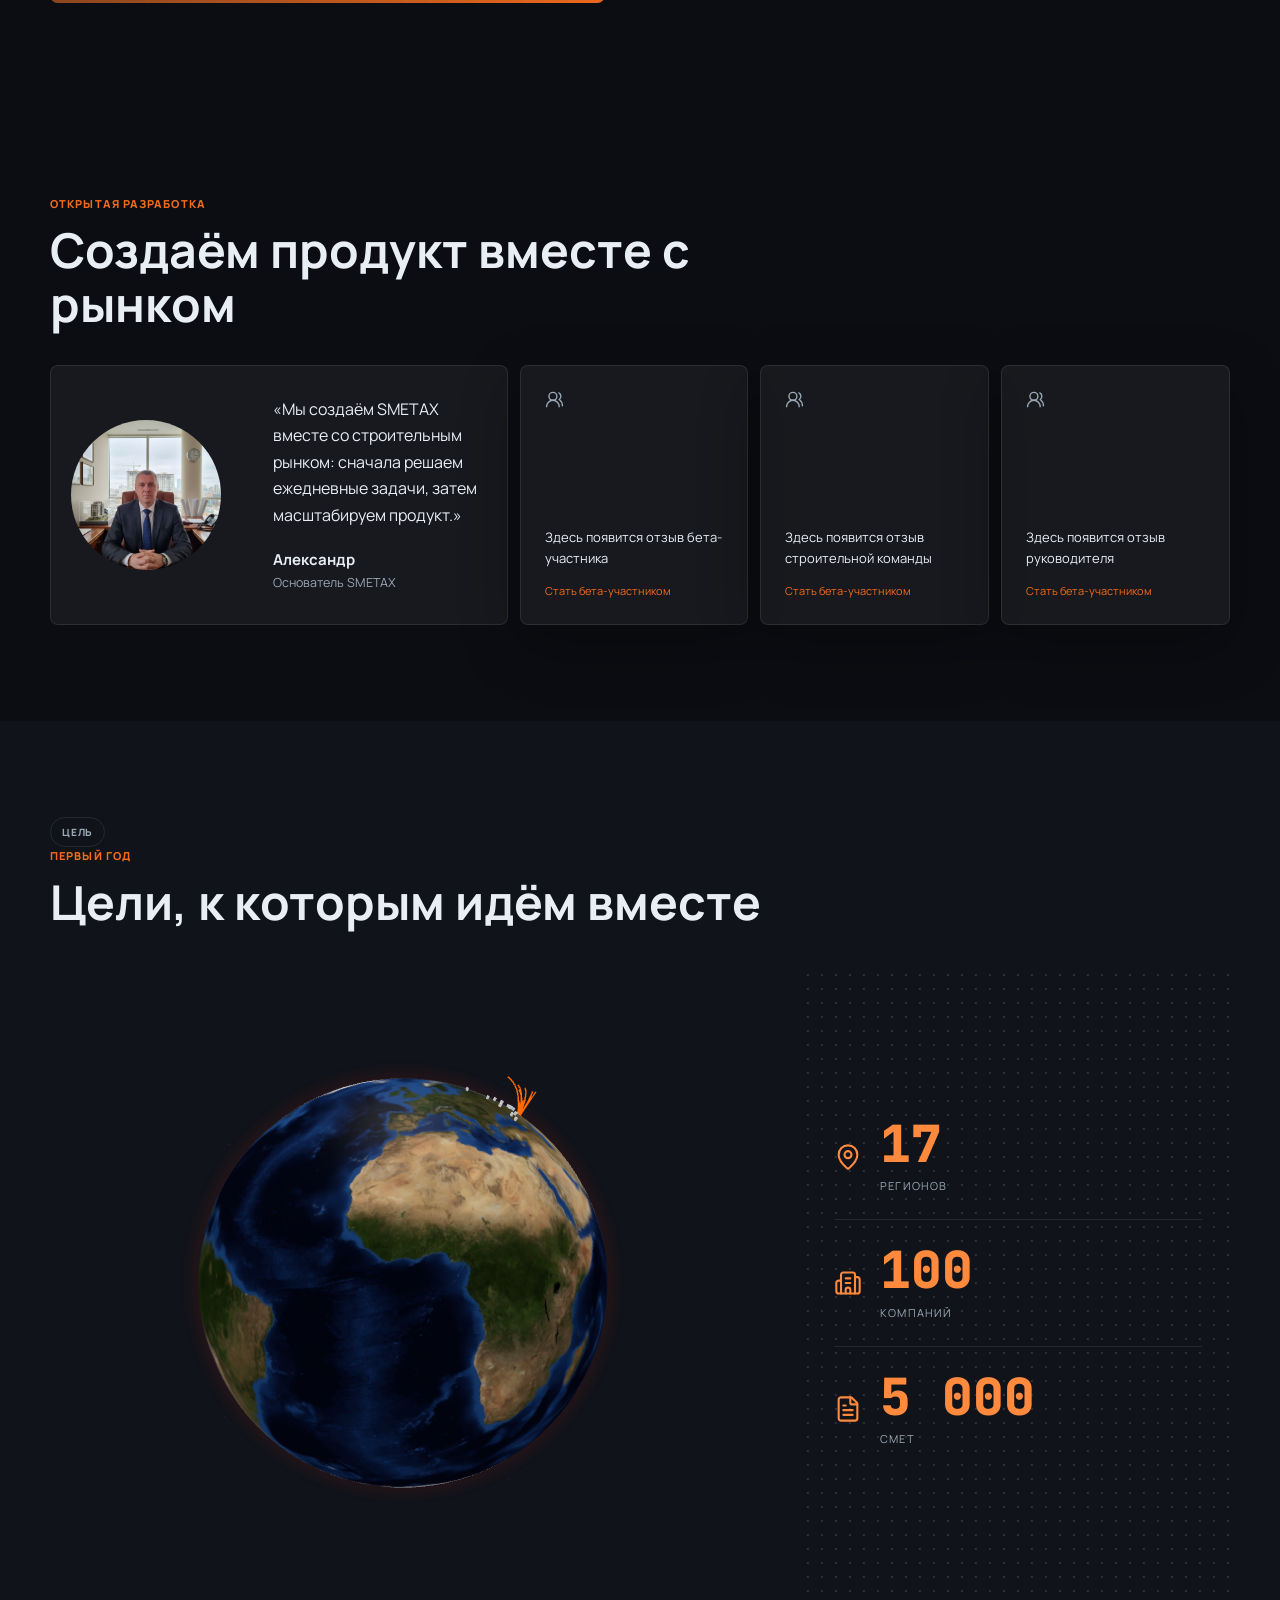
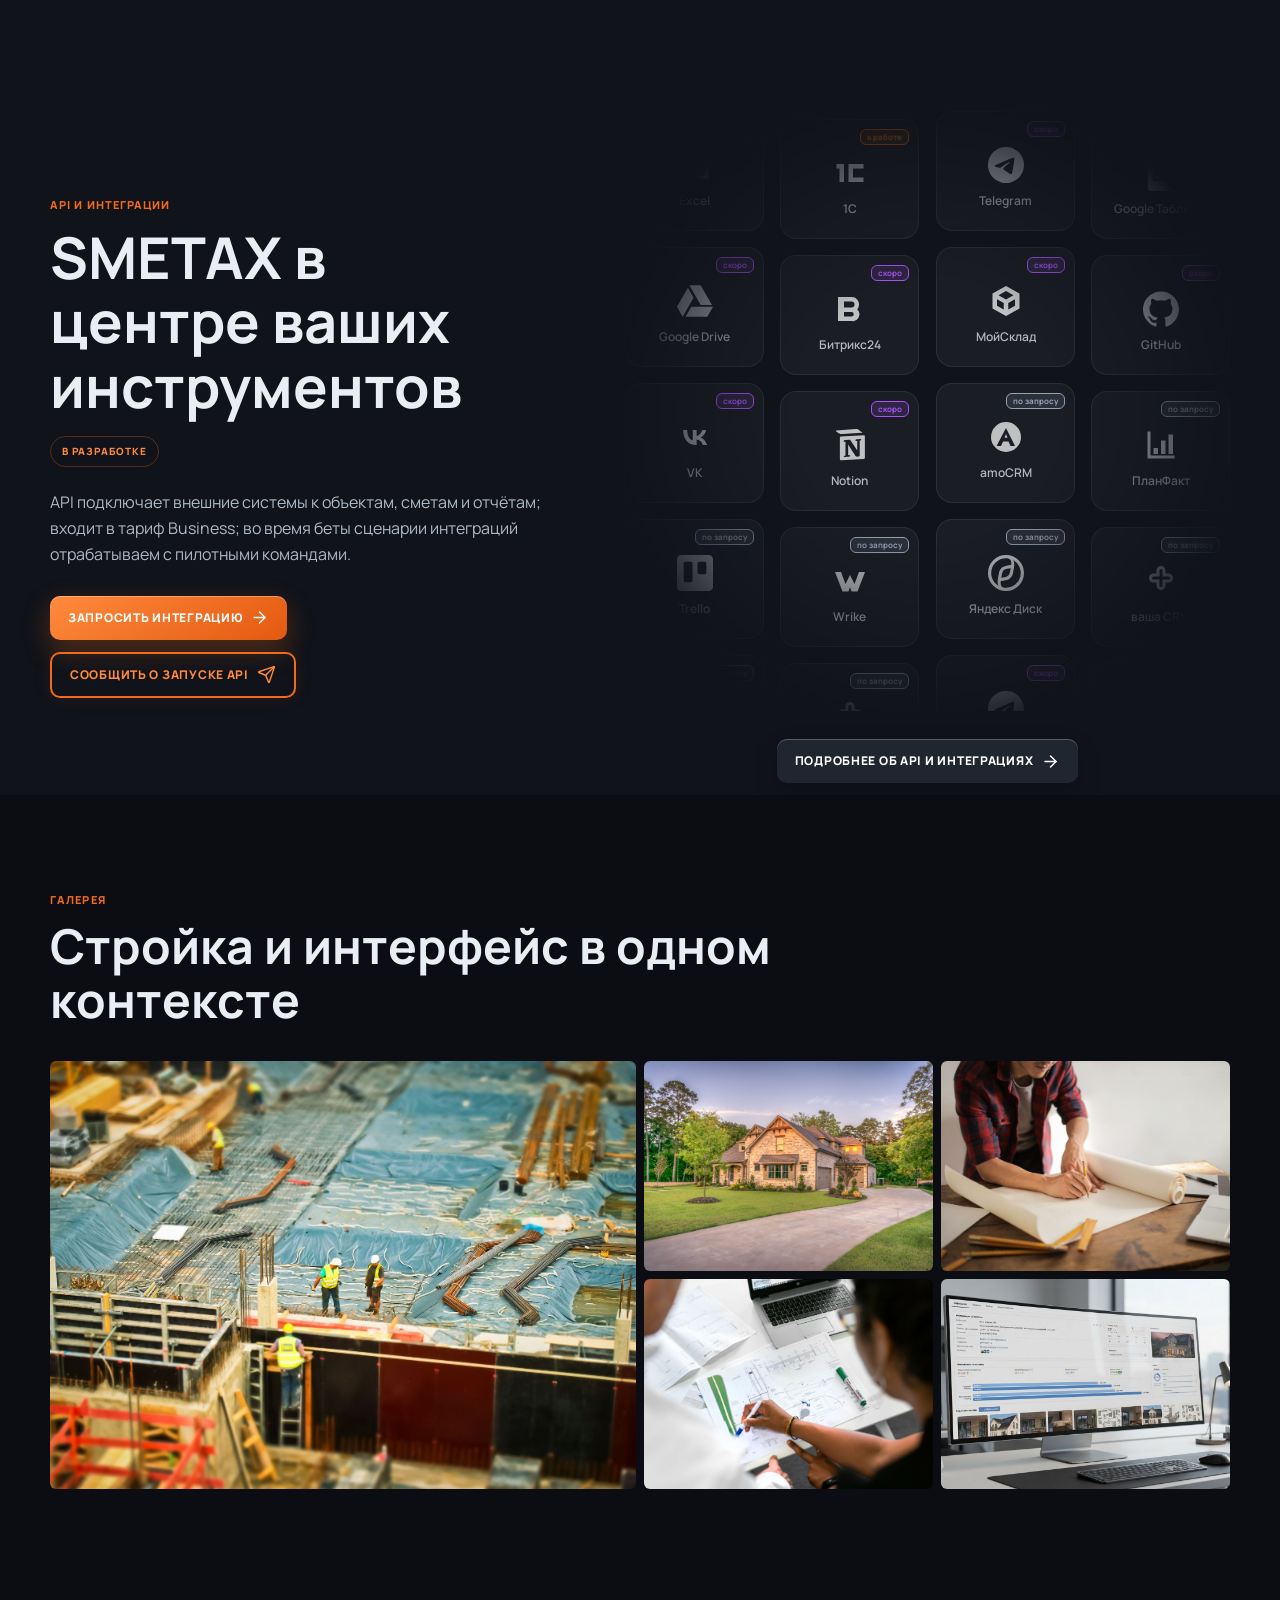
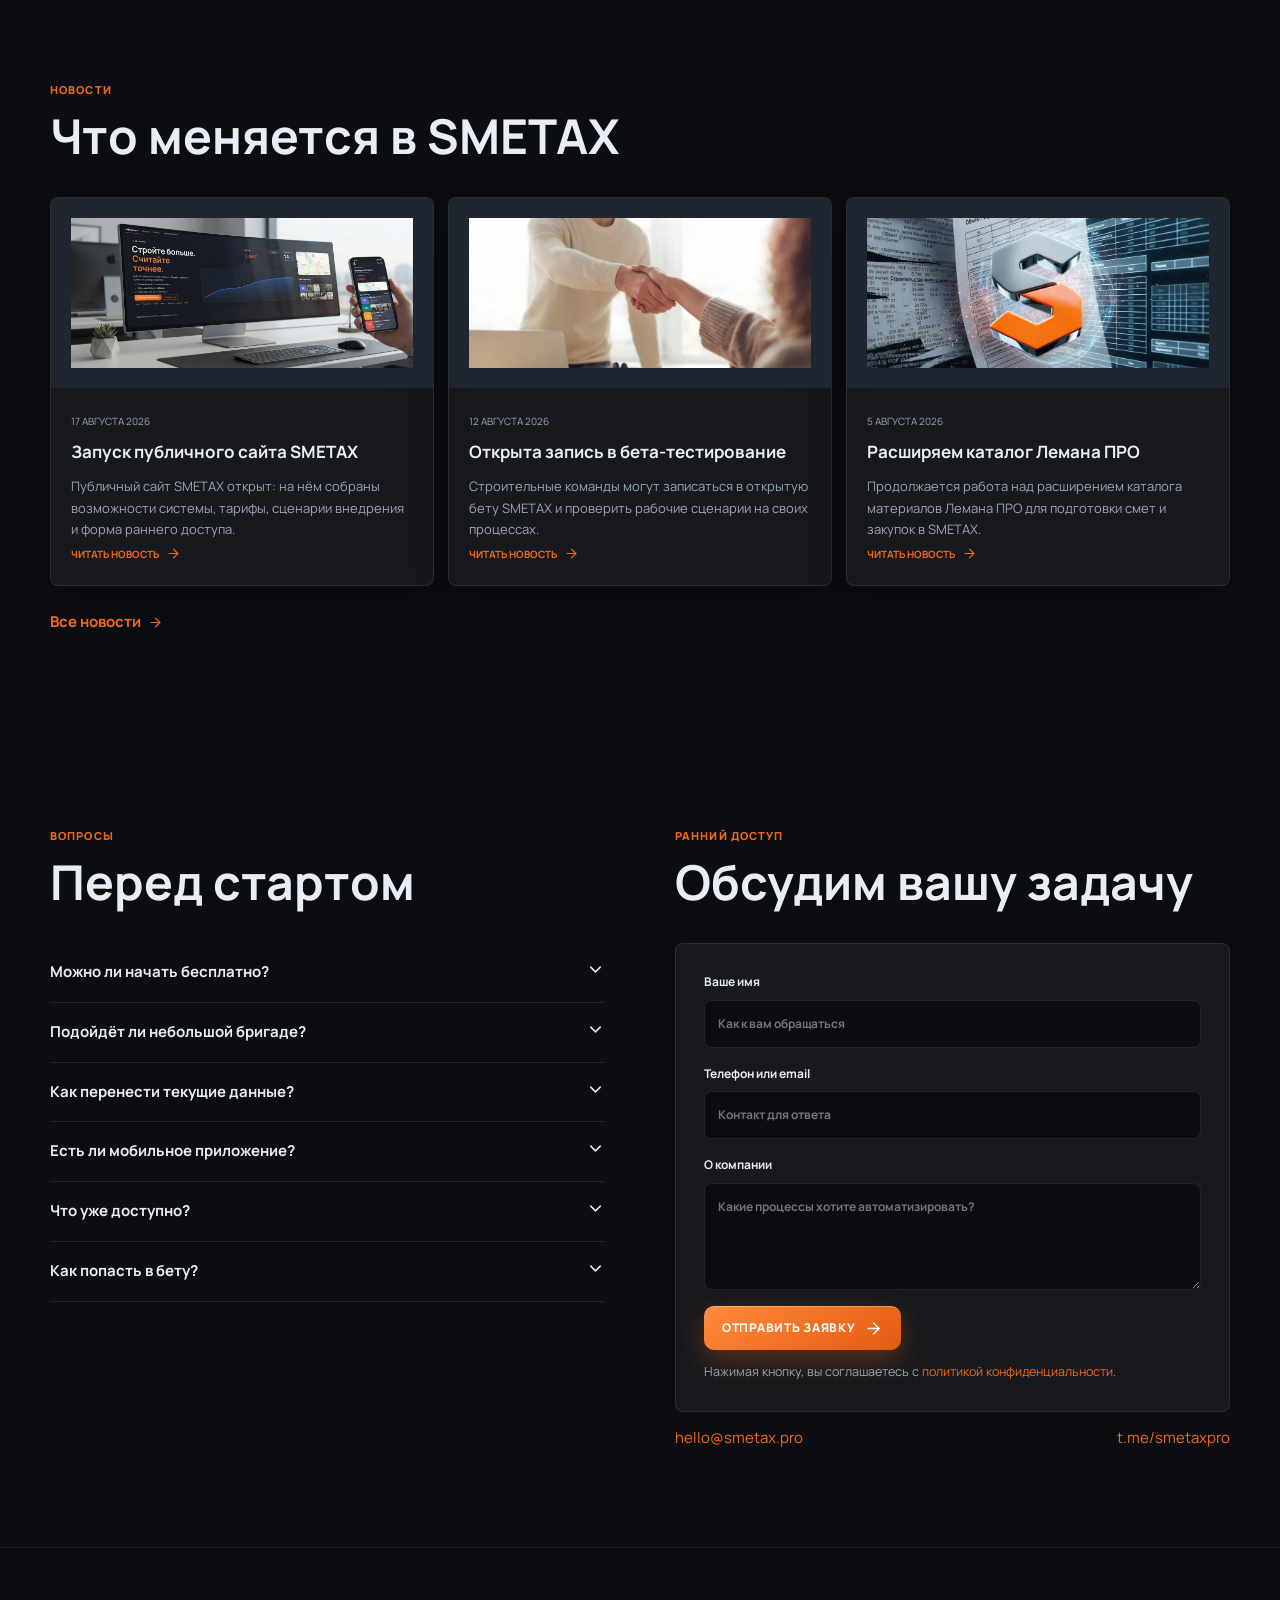
==== commit adaf8739: "Publish v11.9 goals globe" ====
--- a/index.html
+++ b/index.html
@@ -17,8 +17,8 @@
     <link rel="preconnect" href="https://fonts.gstatic.com" crossorigin />
     <link href="https://fonts.googleapis.com/css2?family=Manrope:wght@400;500;600;700;800&display=swap" rel="stylesheet" />
     <title>SMETAX — корпоративная система для строительных компаний</title>
-    <script type="module" crossorigin src="/assets/index-CFk0KJ-R.js"></script>
-    <link rel="stylesheet" crossorigin href="/assets/index-C7lWV9O3.css">
+    <script type="module" crossorigin src="/assets/index-BpQCj6o0.js"></script>
+    <link rel="stylesheet" crossorigin href="/assets/index-AcnaBRL_.css">
   </head>
   <body>
     <div id="root"></div>
--- a/assets/index-AcnaBRL_.css
+++ b/assets/index-AcnaBRL_.css
@@ -0,0 +1 @@
+@import"https://fonts.googleapis.com/css2?family=JetBrains+Mono:wght@500;600&family=Manrope:wght@400;500;600;700;800&display=swap";.section.integrations-band{padding:12px 0}.wall-wrap{min-width:0;display:flex;flex-direction:column;align-items:center;gap:28px}.integration-wall{width:100%;height:600px;display:grid;grid-template-columns:repeat(4,minmax(0,1fr));gap:16px;overflow:hidden;-webkit-mask-image:radial-gradient(ellipse at center,#000 30%,transparent 78%);mask-image:radial-gradient(ellipse at center,#000 30%,transparent 78%)}.wall-mobile{display:none}.wall-column{min-width:0;overflow:hidden}.wall-track{width:100%;display:flex;flex-direction:column;gap:16px;will-change:transform;animation-duration:var(--wall-duration);animation-timing-function:linear;animation-iteration-count:infinite}.wall-up .wall-track{animation-name:wall-scroll-up}.wall-down .wall-track{animation-name:wall-scroll-down;transform:translateY(-50%)}.wall-column:hover .wall-track{animation-play-state:paused}.wall-card{position:relative;height:120px;flex:0 0 120px;display:flex;flex-direction:column;align-items:center;justify-content:center;gap:10px;min-width:0;padding:25px 8px 12px;border:1px solid rgba(255,255,255,.08);border-radius:16px;background:#ffffff0b;cursor:default;transition:border-color .3s,background .3s,box-shadow .3s,transform .3s}.wall-card:hover{z-index:2;border-color:#ff6b00;background:#ffffff14;box-shadow:0 0 20px #ff6b0029;transform:scale(1.02)}.wall-card img{width:36px;height:36px;object-fit:contain;filter:grayscale(1);opacity:.72;transition:opacity .3s}.wall-card:hover img{opacity:1}.wall-card b{max-width:100%;overflow:hidden;color:#ffffffad;font-size:12px;font-weight:600;line-height:1.25;text-align:center;text-overflow:ellipsis;white-space:nowrap}.wall-card small{position:absolute;top:9px;right:9px;max-width:calc(100% - 18px);padding:3px 6px;overflow:hidden;border:1px solid currentColor;border-radius:6px;font-size:8px;font-weight:700;line-height:1;text-overflow:ellipsis;white-space:nowrap}.wall-card.status-доступно small{color:#22c55e;background:#22c55e26}.wall-card.status-в-работе small{color:#ff6b00;background:#ff6b0026}.wall-card.status-скоро small{color:#a855f7;background:#a855f726}.wall-card.status-по-запросу small{color:#94a3b8;background:#94a3b826}@keyframes wall-scroll-up{0%{transform:translateY(0)}to{transform:translateY(-50%)}}@keyframes wall-scroll-down{0%{transform:translateY(-50%)}to{transform:translateY(0)}}@media(max-width:767px){.integration-wall{height:560px;grid-template-columns:repeat(2,minmax(0,1fr));gap:10px}.wall-desktop{display:none}.wall-mobile{display:grid}.wall-track{gap:10px}.wall-card{height:110px;flex-basis:110px;border-radius:12px}.wall-card img{width:32px;height:32px}.wall-card b{font-size:11px}}@media(prefers-reduced-motion:reduce){.wall-track{animation:none!important;transform:none!important;will-change:auto}}.goal-globe-layout{display:grid;grid-template-columns:minmax(0,1fr) minmax(280px,.6fr);gap:50px;align-items:center}.goals-globe{display:block;width:min(var(--globe-size,640px),100%);height:auto;aspect-ratio:1;margin:auto}.goals-globe-fallback{background:transparent}.goal-stats{display:flex;flex-direction:column;justify-content:center;min-height:var(--globe-size,640px);padding:0 28px;background-image:radial-gradient(circle,rgba(255,255,255,.12) 1px,transparent 1px);background-size:14px 14px;background-position:center}.goal-metric{display:flex;align-items:center;gap:18px;padding:24px 0;border-bottom:1px solid var(--line)}.goal-metric:last-child{border-bottom:0}.goal-metric>svg{width:28px;height:28px;color:var(--or2);flex:0 0 auto}.goal-metric b,.goal-metric small{display:block}.goal-metric b{font:800 clamp(34px,4vw,52px) var(--mono);color:var(--or2);line-height:1}.goal-metric small{margin-top:8px;font-size:11px;letter-spacing:.1em;color:var(--mut)}.goal-metric:last-child b{white-space:nowrap}:root[data-theme=light] .goal-stats{background-image:radial-gradient(circle,rgba(20,25,35,.12) 1px,transparent 1px)}@media(max-width:767px){.goal-globe-layout{grid-template-columns:1fr;gap:22px}.goals-globe{width:min(var(--globe-size,640px),320px,calc(100vw - 32px))}.goal-stats{min-height:0;padding:0 16px}.goal-metric{padding:16px 0}.goal-metric b{font-size:34px}}:root{--bg:#0b0d12;--card:rgba(255,255,255,.05);--tx:#e8eef4;--mut:#9aa7b4;--line:rgba(255,255,255,.09);--or:#f26a1b;--or2:#ff8a3d;--blob1:rgba(242,106,27,.14);--blob2:rgba(23,120,120,.12);--blob3:rgba(60,90,130,.15);--grid:rgba(255,255,255,.035);--shadow:0 20px 60px rgba(0,0,0,.3);--mono:"JetBrains Mono",ui-monospace,monospace;color-scheme:dark}:root[data-theme=light]{--bg:#f6f7fb;--card:#fff;--tx:#1c232b;--mut:#5f6b7a;--line:rgba(20,25,35,.11);--blob1:rgba(238,126,56,.14);--blob2:rgba(60,180,170,.12);--blob3:rgba(78,130,180,.12);--grid:rgba(20,25,35,.04);--shadow:0 20px 55px rgba(35,46,62,.1);color-scheme:light}*{box-sizing:border-box;margin:0;padding:0}html{scroll-behavior:smooth}body{font:400 15px/1.65 Manrope,system-ui,sans-serif;background-color:var(--bg);color:var(--tx);overflow-x:hidden}body:before,body:after{content:"";position:fixed;inset:0;pointer-events:none;z-index:-2}body:before{background:radial-gradient(700px 500px at 4% 10%,var(--blob1),transparent 68%),radial-gradient(760px 560px at 94% 34%,var(--blob2),transparent 68%),radial-gradient(600px 520px at 50% 90%,var(--blob3),transparent 70%),linear-gradient(var(--grid) 1px,transparent 1px),linear-gradient(90deg,var(--grid) 1px,transparent 1px);background-size:auto,auto,auto,44px 44px,44px 44px;animation:breathe 12s ease-in-out infinite}body:after{z-index:-1;background:radial-gradient(circle at center,transparent 45%,rgba(0,0,0,.25) 120%)}a{color:inherit;text-decoration:none}button,input,textarea{font:inherit}button{color:inherit}svg{width:19px;height:19px;stroke-width:1.8}.wrap{width:min(1180px,calc(100% - 48px));margin:auto}.section{padding:96px 0;position:relative}.reveal{opacity:0;transform:translateY(28px);transition:opacity .7s,transform .7s}.reveal.visible{opacity:1;transform:none}.overline{display:block;color:var(--or);font-size:11px;font-weight:800;letter-spacing:.1em;text-transform:uppercase;margin-bottom:10px}.section-title{max-width:760px;margin-bottom:34px}.section-title h2,h2{font-size:clamp(32px,4vw,48px);line-height:1.12;letter-spacing:0}.section-title p,.page-hero p{color:var(--mut);font-size:17px;margin-top:14px;max-width:680px}.header{position:sticky;top:0;z-index:100;background:#0b0d12e6;border-bottom:1px solid rgba(255,255,255,.08);-webkit-backdrop-filter:blur(18px);backdrop-filter:blur(18px)}.header-in{height:68px;display:flex;align-items:center;gap:26px}.logo img{height:30px;display:block}.header nav{display:flex;gap:22px;margin-left:auto}.header nav a{color:#aeb9c5;font-size:13px;font-weight:600}.header nav a:hover,.header nav a.active{color:#fff}.header nav a.active:after{content:"";display:block;height:2px;background:var(--or);margin-top:5px}.header-tools{display:flex;align-items:center;gap:8px}.icon-btn{width:38px;height:38px;border:1px solid rgba(255,255,255,.12);background:#ffffff0d;border-radius:9px;color:#fff;display:grid;place-items:center;cursor:pointer}.menu{display:none}.btn-solid,.btn-outline{min-height:44px;border-radius:10px;padding:11px 18px;display:inline-flex;align-items:center;justify-content:center;gap:8px;border:0;cursor:pointer;font-weight:800;font-size:12px;letter-spacing:.06em;text-transform:uppercase;box-shadow:inset 0 1px #ffffff40,0 10px 24px #0003;transition:.2s}.btn-solid{color:#fff;background:linear-gradient(#2a313c,#171c24)}.btn-orange{background:linear-gradient(145deg,var(--or2),#e35a10);box-shadow:inset 0 1px #ffffff4d,0 10px 28px #f26a1b4d}.btn-outline{color:var(--or2);background:transparent;border:2px solid var(--or);box-shadow:0 0 18px #f26a1b1a}.btn-solid:hover,.btn-outline:hover{transform:translateY(-2px)}.btn-outline:hover{background:#f26a1b1a}.hero{padding:42px 0 24px}.hero-card{min-height:680px;border:1px solid var(--line);border-radius:20px;padding:68px;display:grid;grid-template-columns:1.02fr .98fr;align-items:center;gap:40px;background:linear-gradient(115deg,#12161f 35%,#f26a1b29);box-shadow:var(--shadow);overflow:hidden;position:relative;color:#e8eef4}.hero-card:after{content:"";position:absolute;inset:0;background-image:linear-gradient(rgba(255,255,255,.025) 1px,transparent 1px),linear-gradient(90deg,rgba(255,255,255,.025) 1px,transparent 1px);background-size:32px 32px;-webkit-mask-image:linear-gradient(90deg,transparent,black);mask-image:linear-gradient(90deg,transparent,black);pointer-events:none}.pill,.badge{display:inline-flex;align-items:center;gap:7px;border-radius:99px;padding:6px 11px;text-transform:uppercase;font-size:10px;font-weight:800;letter-spacing:.08em;border:1px solid rgba(255,255,255,.14)}.pill i,.status i{width:7px;height:7px;border-radius:50%;background:#35cf82;box-shadow:0 0 10px #35cf82}.hero h1{font-size:clamp(46px,5vw,64px);line-height:1.03;margin:20px 0;letter-spacing:0}.hero h1 span{display:block}.hero h1 .accent{color:var(--or2)}.hero-copy>p{color:#aeb9c5;font-size:17px;max-width:530px}.hero-copy ul{list-style:none;margin:20px 0}.hero-copy li{display:flex;gap:9px;align-items:center;margin:8px 0;color:#dce3ea}.hero-copy li svg{color:var(--or)}.actions{display:flex;gap:12px;flex-wrap:wrap}.feature-pills{display:flex;gap:6px;flex-wrap:wrap;margin-top:24px}.feature-pills span{font:500 10px var(--mono);padding:5px 9px;border:1px solid rgba(255,255,255,.1);border-radius:99px;color:#9eabb7}.hero-visual{position:relative;min-height:500px;display:grid;align-items:center}.laptop{transform:perspective(1100px) rotateY(-6deg);filter:drop-shadow(0 28px 50px rgba(0,0,0,.45));z-index:1}.phone-wrap{position:absolute;right:-20px;bottom:50px;width:170px;z-index:2}.product-mock{background:#f4f6f8;color:#1c232b;border:7px solid #20252d;border-radius:15px;overflow:hidden;min-height:310px}.product-mock.phone{border-radius:26px;min-height:340px;border-width:8px}.mock-head{height:48px;background:#151920;color:#fff;display:flex;align-items:center;gap:7px;padding:0 14px;font-size:11px}.mock-head i{width:7px;height:7px;background:#3a414b;border-radius:50%}.mock-head i:first-of-type{margin-left:auto;background:var(--or)}.mock-brand{width:23px;height:23px;background:var(--or);border-radius:6px;display:grid;place-items:center;font-weight:900}.mock-content{padding:20px}.mock-content>small{color:#707c88}.mock-kpis{display:grid;grid-template-columns:repeat(3,1fr);gap:8px;margin:18px 0}.mock-kpis span{padding:10px;background:#fff;border:1px solid #e5e9ed;border-radius:7px}.mock-kpis small,.mock-kpis b{display:block}.mock-kpis small{font-size:8px;text-transform:uppercase;color:#7a8692}.mock-kpis b{font-size:12px;margin-top:4px}.phone .mock-kpis{grid-template-columns:1fr}.phone .mock-kpis span:nth-child(3){display:none}.bars{height:100px;display:flex;align-items:flex-end;gap:8px}.bars i{flex:1;background:#bec8d1;border-radius:3px 3px 0 0}.bars i:nth-child(3n){background:linear-gradient(var(--or2),var(--or))}.hero-stats{display:flex;gap:8px;position:absolute;bottom:2px;left:20px;z-index:3}.hero-stats span{background:#14171dd1;border:1px solid rgba(255,255,255,.12);-webkit-backdrop-filter:blur(10px);backdrop-filter:blur(10px);padding:10px 15px;border-radius:10px}.hero-stats b,.hero-stats small{display:block}.hero-stats b{font-size:21px}.hero-stats small{font-size:8px;text-transform:uppercase;color:#98a5b1;letter-spacing:.08em}.proof{border-block:1px solid var(--line)}.proof .wrap{padding:22px 0;display:flex;align-items:center;justify-content:space-between;gap:20px}.proof p{color:var(--mut)}.proof div div{display:flex;gap:8px}.proof span,.integration-list span{border:1px solid var(--line);background:var(--card);padding:7px 12px;border-radius:99px;font:600 11px var(--mono)}.pain-grid,.audience-grid,.tariff-grid,.news-grid{display:grid;grid-template-columns:repeat(4,1fr);gap:14px}.pain-grid article,.tariff,.news-grid article,.review-slot{background:var(--card);border:1px solid var(--line);border-radius:8px;padding:24px;box-shadow:var(--shadow);transition:.2s}.pain-grid article:hover,.tariff:hover,.news-grid article:hover{transform:translateY(-3px)}.pain-grid svg{color:var(--or);width:28px;height:28px}.pain-grid h3{font-size:17px;margin:28px 0 8px}.pain-grid p,.tariff p{color:var(--mut);font-size:13px}.catalog-section{background:#0000000f}.catalog-tools{display:flex;align-items:flex-start;gap:16px;margin-bottom:18px}.catalog-tools label{height:46px;min-width:300px;display:flex;align-items:center;gap:10px;border:1px solid var(--line);background:var(--card);border-radius:12px;padding:0 14px;-webkit-backdrop-filter:blur(14px);backdrop-filter:blur(14px)}.catalog-tools input{border:0;outline:0;background:transparent;color:var(--tx);width:100%}.filters{display:flex;gap:7px;flex-wrap:wrap}.filters button,.role-tabs button{border:1px solid var(--line);background:var(--card);border-radius:99px;padding:8px 12px;font-size:11px;cursor:pointer}.filters button.active,.role-tabs button.active{border-color:var(--or);color:var(--or2);box-shadow:0 0 15px #f26a1b24}.selected-panel,.api-panel{display:grid;grid-template-columns:1fr 1fr;gap:25px;padding:28px;border:1px solid rgba(242,106,27,.32);background:var(--card);border-radius:12px;margin-bottom:18px;box-shadow:var(--shadow)}.selected-panel h3,.api-panel h3{font-size:24px;margin:7px 0}.selected-panel p,.api-panel p{color:var(--mut);max-width:500px}.selected-panel code,.api-panel code{font:600 11px var(--mono);display:inline-block;padding:7px 10px;background:#f26a1b17;border-radius:6px;margin:18px 10px 0 0}.module-preview{background:#151922;color:#e8eef4;padding:20px;border-radius:8px}.module-preview>b{float:right;color:var(--or2)}.progress{height:5px;background:#303743;border-radius:5px;margin:10px 0 16px}.progress i{display:block;width:74%;height:100%;background:linear-gradient(90deg,var(--or),var(--or2))}.module-preview p{display:flex;align-items:center;gap:8px;font-size:11px;padding:7px 0;border-top:1px solid rgba(255,255,255,.07)}.module-preview p svg{color:#35cf82;width:14px}.module-preview em{margin-left:auto;font-style:normal}.module-grid{display:grid;grid-template-columns:repeat(3,1fr);gap:10px}.module-card{text-align:left;min-height:215px;padding:20px;border-radius:8px;border:1px solid var(--line);background:radial-gradient(circle at 90% 5%,rgba(242,106,27,.1),transparent 45%),var(--card);cursor:pointer;position:relative;transition:.2s}.module-card:hover,.module-card.selected{border-color:#f26a1b99;transform:translateY(-2px);box-shadow:0 10px 30px #f26a1b1a}.module-card>svg{color:var(--or);width:26px;height:26px;margin:24px 0 12px}.module-card h3{font-size:15px}.module-card p{color:var(--mut);font-size:12px;margin:6px 0 14px}.module-card code{font:500 9px var(--mono);color:var(--mut)}.module-card .badge{position:absolute;right:13px;top:13px}.badge.ready{color:#35cf82;border-color:#35cf824d}.badge.work{color:var(--or2);border-color:#f26a1b4d}.badge.soon{color:var(--mut);border-color:var(--line)}.domain-1{background:radial-gradient(circle at 90% 5%,rgba(23,120,120,.1),transparent 45%),var(--card)}.domain-2{background:radial-gradient(circle at 90% 5%,rgba(70,110,160,.1),transparent 45%),var(--card)}.domain-3{background:radial-gradient(circle at 90% 5%,rgba(150,120,60,.08),transparent 45%),var(--card)}.domain-4{background:radial-gradient(circle at 90% 5%,rgba(120,90,140,.08),transparent 45%),var(--card)}.empty{text-align:center;color:var(--mut);padding:30px}.compare{display:grid;grid-template-columns:1fr 1fr;border:1px solid var(--line);background:var(--card);border-radius:8px;overflow:hidden}.compare>div{padding:30px}.compare>div+div{border-left:1px solid var(--line)}.compare b{font-size:19px}.compare p{display:flex;gap:10px;padding:14px 0;border-bottom:1px solid var(--line)}.compare div:first-child svg{color:#de665e}.compare div:last-child svg{color:#35b77a}.audience-grid{grid-template-columns:repeat(3,1fr)}.audience-grid article{height:390px;position:relative;overflow:hidden;border-radius:8px;background:#151922}.audience-grid .media{height:100%}.audience-grid .media:after{content:"";position:absolute;inset:40% 0 0;background:linear-gradient(transparent,#101319)}.audience-grid article>div:last-child{position:absolute;left:25px;right:25px;bottom:23px;color:#fff;z-index:2}.audience-grid p{color:#b8c2cc}.media{background:#202630;overflow:hidden;position:relative;min-height:180px}.media img{width:100%;height:100%;display:block;object-fit:cover;transition:.4s}.media:hover img{transform:scale(1.04)}.media-fallback{display:grid;place-items:center;background:linear-gradient(135deg,#202630,#343943 50%,#f26a1bb8);background-image:linear-gradient(rgba(255,255,255,.04) 1px,transparent 1px),linear-gradient(90deg,rgba(255,255,255,.04) 1px,transparent 1px),linear-gradient(135deg,#202630,#f26a1bbf);background-size:30px 30px,30px 30px,auto}.media-fallback span{text-align:center;color:#fff}.media-fallback svg{display:block;margin:0 auto 8px;width:32px;height:32px}.media-fallback small{font-size:10px;text-transform:uppercase;letter-spacing:.08em}.role-tabs{display:flex;gap:7px;flex-wrap:wrap;margin-bottom:14px}.role-panel{display:grid;grid-template-columns:.7fr 1.3fr;gap:35px;align-items:center;border:1px solid var(--line);background:var(--card);border-radius:8px;padding:34px}.role-panel h3{font-size:28px;margin-bottom:16px}.role-panel>div>p{display:flex;gap:8px;color:var(--mut);padding:6px 0}.role-panel>div>p svg{color:var(--or)}.mobile-block,.ai-grid,.mission,.case-grid,.contacts-grid{display:grid;grid-template-columns:1fr 1fr;align-items:center;gap:70px}.stand-phone{width:230px;margin:auto;filter:drop-shadow(0 25px 50px rgba(0,0,0,.35))}.ai-list p{padding:14px 0;border-bottom:1px solid var(--line)}.ai-list i{display:inline-block;width:8px;height:8px;border-radius:50%;background:#7e8994;margin-right:10px}.ai-list i.work{background:var(--or)}.ai-list b{float:right;color:var(--mut);font-size:11px;text-transform:uppercase}.big-donut,.donut{border-radius:50%;display:grid;place-content:center;text-align:center;background:radial-gradient(circle closest-side,var(--bg) 74%,transparent 75%),conic-gradient(var(--or) 0 34%,#177878 34% 57%,#456c94 57% 82%,rgba(128,138,150,.2) 82%)}.big-donut{width:310px;height:310px;margin:auto}.big-donut svg{margin:auto;width:38px;height:38px;color:var(--or)}.big-donut span{font:800 38px var(--mono)}.big-donut small{color:var(--mut)}.calc-section{background:#00000014}.calc-grid{display:grid;grid-template-columns:.8fr 1.2fr;border:1px solid var(--line);background:var(--card);border-radius:8px;overflow:hidden;box-shadow:var(--shadow)}.calc-inputs,.calc-results{padding:34px}.calc-inputs{border-right:1px solid var(--line)}.calc-inputs label{display:block;font-size:13px;font-weight:700;margin-bottom:30px}.calc-inputs label b{float:right;color:var(--or)}input[type=range]{width:100%;accent-color:var(--or);margin-top:14px}.calc-inputs input[type=number],.lead-form input,.lead-form textarea{display:block;width:100%;background:var(--bg);color:var(--tx);border:1px solid var(--line);padding:13px;border-radius:7px;outline:none;margin-top:8px}.calc-results{display:grid;grid-template-columns:180px 1fr;gap:20px;position:relative}.pilot{position:absolute;right:20px;top:16px;color:var(--or);font-size:9px;text-transform:uppercase;font-weight:800}.donut{width:170px;height:170px;background:radial-gradient(circle closest-side,var(--card) 72%,transparent 73%),conic-gradient(var(--or) calc(var(--part)*1%),rgba(128,138,150,.15) 0)}.donut b{font:800 28px var(--mono)}.donut small{color:var(--mut);font-size:10px}.result-list{display:grid;grid-template-columns:1fr 1fr;gap:10px}.result-list span{padding:13px;border:1px solid var(--line);border-radius:7px}.result-list small,.result-list b{display:block}.result-list small{font-size:9px;color:var(--mut);text-transform:uppercase}.result-list b{font-size:16px;margin-top:5px}.calc-results>.btn-solid{grid-column:1/-1}.calc-results>small{grid-column:1/-1;color:var(--mut)}.tariff-grid{grid-template-columns:repeat(3,1fr)}.tariff{padding:30px}.tariff.featured{border-color:var(--or);transform:translateY(-8px)}.tariff.featured:hover{transform:translateY(-10px)}.tariff h3{font-size:22px;margin:10px 0}.tariff strong{display:block;font-size:40px;color:var(--or);margin-top:22px}.tariff>small{color:var(--mut)}.tariff ul{list-style:none;margin:24px 0}.tariff li{padding:8px 0;border-bottom:1px solid var(--line);font-size:13px}.tariff li:before{content:"✓";color:#35cf82;margin-right:8px}.dark-band,.goals{color:#e8eef4;background:#10131a}.dark-band .section-title p{color:#9aa7b4}.table-scroll{overflow-x:auto}table{width:100%;min-width:680px;border-collapse:collapse;background:#ffffff08}th,td{text-align:left;padding:14px 16px;border-bottom:1px solid rgba(255,255,255,.09)}th{color:#fff}td{color:#b5c0cb}.demo-banner{padding:50px;background:linear-gradient(120deg,#d94f0c,var(--or2));border-radius:8px;color:#fff;display:flex;align-items:center;justify-content:space-between;gap:25px}.demo-banner .overline{color:#fff}.demo-banner h2{font-size:40px}.demo-banner p{opacity:.85}.mission .media{height:430px;border-radius:8px}.review-grid{display:grid;grid-template-columns:2fr 1fr 1fr 1fr;gap:12px}.founder{display:grid;grid-template-columns:180px 1fr;gap:22px;align-items:center;background:var(--card);border:1px solid var(--line);border-radius:8px;padding:20px}.founder .media{height:220px;border-radius:6px}.founder p{font-size:16px;margin-bottom:20px}.founder b,.founder small{display:block}.founder small{color:var(--mut)}.review-slot{display:flex;flex-direction:column;justify-content:flex-end;min-height:260px}.review-slot svg{color:var(--mut);margin-bottom:auto}.review-slot p{font-size:13px}.review-slot a{color:var(--or);font-size:11px;margin-top:12px}.goal-map{height:360px;border:1px solid rgba(255,255,255,.1);border-radius:8px;display:flex;align-items:center;justify-content:space-evenly;position:relative;overflow:hidden}.dots{position:absolute;inset:0;opacity:.4;background-image:radial-gradient(circle,#82909c 1px,transparent 2px);background-size:15px 15px;-webkit-mask-image:radial-gradient(ellipse at center,black 0 45%,transparent 70%);mask-image:radial-gradient(ellipse at center,black 0 45%,transparent 70%)}.goal-map span{z-index:1;text-align:center}.goal-map b,.goal-map small{display:block}.goal-map b{font:800 50px var(--mono);color:var(--or2)}.goal-map small{text-transform:uppercase;letter-spacing:.1em}.api-panel pre{position:relative;background:#11151c;border:1px solid rgba(255,255,255,.08);border-radius:8px;color:#d9e1e8;padding:30px;font:500 13px/2 var(--mono);overflow:auto}.api-panel pre button{position:absolute;right:10px;top:10px;background:transparent;border:0;color:#8693a0;cursor:pointer}.api-panel pre em{color:var(--or2);font-style:normal}.api-panel pre span{color:#72b5ae}.api-panel pre b{color:#eca967}.integration-list{display:flex;gap:8px;flex-wrap:wrap}.gallery{display:grid;grid-template-columns:repeat(4,1fr);grid-auto-rows:210px;gap:8px}.gallery .media{border-radius:6px}.gallery .wide{grid-column:span 2;grid-row:span 2}.gallery-tile{background:var(--bg)}.news-skeleton{background:var(--bg);border-radius:8px;min-height:300px}.news-grid{grid-template-columns:repeat(3,1fr)}.news-grid .media{height:190px}.news-grid article>div{padding:20px}.news-grid small,.news-grid span{color:var(--mut);font-size:10px;text-transform:uppercase}.news-grid h3{font-size:17px;margin:8px 0 20px}.final-grid{display:grid;grid-template-columns:1fr 1fr;gap:70px}.faq details{border-bottom:1px solid var(--line)}.faq summary{padding:17px 0;font-weight:700;list-style:none;cursor:pointer;display:flex;justify-content:space-between}.faq details[open] summary svg{transform:rotate(180deg)}.faq details p{color:var(--mut);padding:0 0 17px}.lead-form{background:var(--card);border:1px solid var(--line);padding:28px;border-radius:8px}.lead-form label{display:block;font-size:12px;font-weight:700;margin-bottom:16px}.lead-form textarea{resize:vertical}.lead-form>small{display:block;color:var(--mut);margin-top:12px}.lead-form>small a{color:var(--or)}.direct{display:flex;justify-content:space-between;margin-top:14px;color:var(--or)}.form-success{padding:50px;border:1px solid var(--line);background:var(--card);text-align:center}.form-success svg{color:#35cf82;width:35px;height:35px}.form-success h3{margin-top:10px}.page-hero{padding:100px 0 85px;background:#10131a;color:#e8eef4;position:relative;overflow:hidden}.page-hero:before{content:"";position:absolute;inset:0;background:radial-gradient(700px 400px at 80% 30%,rgba(242,106,27,.16),transparent),linear-gradient(rgba(255,255,255,.025) 1px,transparent 1px),linear-gradient(90deg,rgba(255,255,255,.025) 1px,transparent 1px);background-size:auto,44px 44px,44px 44px}.page-hero .wrap{position:relative}.page-hero h1{font-size:clamp(42px,6vw,68px);line-height:1.05;max-width:850px}.page-hero p{color:#9aa7b4;margin-bottom:24px}.dark-table{background:#10131a;padding:25px;margin:50px 0 80px;border-radius:8px}.steps{max-width:850px}.steps article{display:grid;grid-template-columns:80px 1fr;gap:25px;padding:25px 0;border-bottom:1px solid var(--line)}.steps article>b{font:800 30px var(--mono);color:var(--or)}.steps h3{font-size:22px}.steps p,.case-grid p,.contacts-grid p,.privacy p{color:var(--mut)}.case-grid .media{height:500px;border-radius:8px}.case-grid h2{margin:16px 0}.case-stats{display:flex;gap:24px;margin:25px 0}.case-stats small,.case-stats b{display:block}.case-stats small{color:var(--mut);text-transform:uppercase;font-size:9px}.case-stats b{font-size:21px}.placeholder-copy{border-left:2px solid var(--or);padding-left:14px;margin-bottom:22px}.users-grid{display:grid;grid-template-columns:.7fr 1.3fr;gap:80px}.start-list p{padding:15px 0;border-bottom:1px solid var(--line)}.start-list b{color:var(--or);font-family:var(--mono);margin-right:10px}.api-small{padding:25px;background:var(--card);border:1px solid var(--line);border-radius:8px;margin:30px 0}.api-small>svg{display:block;width:30px;height:30px;color:var(--or);margin:20px 0 10px}.api-small code{font:500 11px var(--mono);color:var(--mut)}.contacts-grid{align-items:start}.contacts-grid>div>a{display:flex;align-items:center;gap:12px;font-size:18px;padding:12px 0;color:var(--or)}.contacts-grid>div>p{margin-top:30px;max-width:450px}.privacy{max-width:800px}.privacy h2{font-size:25px;margin:30px 0 8px}.privacy h2:first-child{margin-top:0}.privacy a{color:var(--or)}footer{background:#090b0f;color:#9aa7b4;padding:60px 0 30px;border-top:1px solid rgba(255,255,255,.08)}.footer-grid{display:grid;grid-template-columns:2fr 1fr 1fr 1fr;gap:40px}.footer-logo{height:30px}.footer-grid p{font-size:12px;margin-top:15px;max-width:290px}.footer-grid b{display:block;color:#fff;margin-bottom:12px;font-size:12px}.footer-grid>div>a{display:block;padding:4px 0;font-size:12px}.footer-grid>div>a:hover{color:var(--or)}.social{display:flex;gap:8px;margin-top:18px}.social a{width:34px;height:34px;border:1px solid rgba(255,255,255,.1);border-radius:7px;display:grid;place-items:center}.social img{width:15px;height:15px}.status{display:flex;align-items:center;gap:8px;font-size:11px}.status i{display:inline-block}@keyframes breathe{0%,to{opacity:.78;transform:scale(1)}50%{opacity:1;transform:scale(1.04)}}@media(max-width:980px){.header nav{position:fixed;top:68px;left:0;right:0;background:#10131a;padding:25px;display:none;flex-direction:column}.header nav.open{display:flex}.header nav a.active:after{display:none}.menu{display:grid}.header-cta{display:none}.hero-card{padding:45px;grid-template-columns:1fr}.hero-visual{min-height:420px}.pain-grid,.module-grid,.review-grid{grid-template-columns:1fr 1fr}.founder{grid-column:1/-1}.gallery{grid-template-columns:repeat(2,1fr)}.final-grid,.users-grid{gap:35px}.footer-grid{grid-template-columns:1fr 1fr}.catalog-tools{flex-direction:column}.catalog-tools label{width:100%}}@media(max-width:700px){.wrap{width:min(100% - 28px,1180px)}.section{padding:68px 0}.section-title h2,h2{font-size:31px}.header-in{height:62px}.header nav{top:62px}.hero{padding-top:14px}.hero-card{width:calc(100% - 20px);padding:32px 20px;min-height:auto}.hero h1{font-size:42px}.hero-visual{min-height:370px;margin-top:15px}.laptop{width:110%;margin-left:-5%}.phone-wrap{width:120px;right:-5px}.product-mock{min-height:230px}.mock-kpis span:nth-child(3){display:none}.mock-content{padding:12px}.bars{height:65px}.hero-stats{left:0;bottom:-10px}.hero-stats span{padding:8px}.proof .wrap{display:block}.proof div div{margin-top:12px;flex-wrap:wrap}.pain-grid,.audience-grid,.tariff-grid,.news-grid,.module-grid,.selected-panel,.api-panel,.role-panel,.mobile-block,.ai-grid,.mission,.calc-grid,.final-grid,.users-grid,.case-grid,.contacts-grid{grid-template-columns:1fr}.pain-grid article{min-height:190px}.catalog-tools label{min-width:0}.selected-panel{padding:20px}.module-card{min-height:200px}.compare>div{padding:18px}.audience-grid article{height:320px}.role-panel{padding:20px}.role-panel .product-mock{max-width:100%}.mobile-block,.ai-grid,.mission,.case-grid{gap:35px}.calc-inputs{border-right:0;border-bottom:1px solid var(--line)}.calc-inputs,.calc-results{padding:22px}.calc-results{grid-template-columns:1fr}.donut{margin:auto}.result-list{grid-template-columns:1fr 1fr}.tariff.featured{transform:none}.dark-band .wrap{width:100%}.dark-band .section-title{padding:0 14px}.demo-banner{padding:30px 22px;display:block}.demo-banner h2{font-size:31px;margin-bottom:12px}.review-grid{grid-template-columns:1fr}.founder{display:block}.founder .media{margin-bottom:20px}.goal-map{height:auto;padding:55px 0;flex-direction:column;gap:30px}.api-panel{padding:20px}.gallery{grid-auto-rows:150px}.gallery .wide{grid-row:span 1}.case-grid .media{height:330px}.case-stats{gap:12px;flex-wrap:wrap}.case-stats b{font-size:17px}.footer-grid{grid-template-columns:1fr 1fr;gap:30px}.header-tools{margin-left:auto}.header nav{margin-left:0}.direct{display:block}.direct a{display:block;margin-top:8px}}@media(prefers-reduced-motion:reduce){*{scroll-behavior:auto!important;animation:none!important;transition:none!important}.reveal{opacity:1;transform:none}}.integrations-band{background:#10131a;color:#e8eef4;overflow:hidden}.integrations-home{display:grid;grid-template-columns:.9fr 1.1fr;gap:80px;align-items:center}.integrations-copy h2{font-size:clamp(34px,4.5vw,58px);margin-bottom:18px}.integrations-copy p{color:#aeb9c5;font-size:16px;max-width:560px;margin:22px 0 28px}.integration-actions{display:flex;gap:12px;flex-wrap:wrap}.integration-actions a{display:inline-flex;align-items:center;gap:8px}.hub-wrap{display:flex;flex-direction:column;align-items:center;gap:28px}.hub-mosaic{position:relative;display:grid;grid-template-columns:repeat(3,1fr);gap:12px;width:min(100%,560px);aspect-ratio:1}.hub-mosaic:before,.hub-mosaic:after{content:"";position:absolute;inset:16%;z-index:0}.hub-mosaic:before{background:linear-gradient(45deg,transparent 49.7%,rgba(242,106,27,.3) 50%,transparent 50.3%),linear-gradient(-45deg,transparent 49.7%,rgba(242,106,27,.3) 50%,transparent 50.3%)}.hub-mosaic:after{background:linear-gradient(transparent 49.7%,rgba(242,106,27,.3) 50%,transparent 50.3%),linear-gradient(90deg,transparent 49.7%,rgba(242,106,27,.3) 50%,transparent 50.3%)}.hub-tile{position:relative;z-index:1;display:flex;flex-direction:column;justify-content:center;gap:9px;padding:15px;border:1px solid rgba(255,255,255,.12);border-radius:10px;background:#ffffff0b;font-family:var(--mono);transition:.25s}.hub-tile:hover{transform:translateY(-5px);border-color:var(--or);box-shadow:0 8px 30px #f26a1b33}.hub-tile b{font-size:clamp(10px,1.3vw,14px);font-weight:600}.hub-tile small{display:flex;align-items:center;gap:6px;color:#74818e;font-size:9px}.hub-tile small i,.integration-status-list i{width:6px;height:6px;border-radius:50%;background:#75818e}.hub-tile.status-доступно small,.hub-tile.status-доступно small i{color:#35cf82}.hub-tile.status-доступно small i{background:#35cf82;box-shadow:0 0 10px #35cf82}.hub-tile.status-в-работе small{color:#ff9a52}.hub-tile.status-в-работе small i{background:#ff9a52}.hub-tile.status-скоро{opacity:.62}.hub-tile.status-по-запросу{opacity:.48}.hub-core{align-items:center;border-color:#f26a1ba6;background:radial-gradient(circle,#f26a1b3d,#ffffff0a 65%);box-shadow:0 0 45px #f26a1b33}.hub-core img{width:78%;max-height:32px;object-fit:contain}.hub-more{background:#202630;color:#fff}.integration-benefits{display:grid;grid-template-columns:1fr 1fr;gap:80px}.api-paths{border:1px solid var(--line);border-radius:10px;overflow:hidden}.api-paths div,.integration-status-list div{display:flex;justify-content:space-between;gap:18px;padding:14px 16px;border-bottom:1px solid var(--line)}.api-paths div:last-child,.integration-status-list div:last-child{border-bottom:0}.api-paths code{font:500 11px var(--mono);color:var(--or)}.integration-status-list{border:1px solid var(--line);border-radius:10px}.integration-status-list span{display:flex;align-items:center;gap:7px;font:500 11px var(--mono);color:var(--mut)}.integration-status-list .status-доступно{color:#35cf82}.integration-status-list .status-доступно i{background:#35cf82}.integration-status-list .status-в-работе{color:#ff9a52}.integration-status-list .status-в-работе i{background:#ff9a52}.integration-tariff{display:flex;align-items:center;justify-content:space-between;gap:30px;margin-top:80px;padding:30px;border:1px solid rgba(242,106,27,.3);border-radius:10px;background:var(--card)}.integration-tariff h2{font-size:28px}.integration-tariff p{color:var(--mut);margin-top:8px}.beta-note{display:flex;align-items:center;gap:10px;max-width:280px}.beta-note svg{color:var(--or);flex:0 0 auto}.beta-note p{font-size:12px}.integration-status-list div>span:first-child{align-items:flex-start;flex-direction:column;gap:3px;color:var(--tx)}.integration-status-list div>span:first-child small{font:400 11px/1.45 Manrope,system-ui,sans-serif;color:var(--mut)}@media(max-width:980px){.integrations-home,.integration-benefits{grid-template-columns:1fr;gap:45px}.integration-tariff{align-items:flex-start;flex-direction:column;margin-top:50px}}@media(max-width:700px){.hub-mosaic{gap:7px}.hub-tile{padding:9px;gap:5px}.hub-tile b{font-size:9px}.hub-tile small{font-size:7px}.integration-actions{flex-direction:column;align-items:stretch}.integration-actions a{justify-content:center}.integration-tariff{padding:22px}.api-paths div,.integration-status-list div{padding:12px}.api-paths code{font-size:9px}}.founder-avatar{width:150px;height:150px;flex:0 0 150px;border-radius:50%;overflow:hidden}.founder-avatar img,.review-avatar{width:100%;height:100%;object-fit:cover}.founder-avatar.monogram{display:grid;place-items:center;background:linear-gradient(145deg,var(--or2),var(--or));color:#fff;font:800 32px var(--mono);box-shadow:0 10px 35px #f26a1b4d}.review-avatar{display:block;width:52px;height:52px;border-radius:50%;margin-bottom:18px}.gallery-image{position:relative;overflow:hidden;margin:0;transition:transform .3s}.gallery-image:hover{transform:translateY(-4px)}.gallery-image .media{height:100%}.gallery-image:hover .media img{transform:scale(1.05)}.gallery-image figcaption{position:absolute;left:0;right:0;bottom:0;padding:35px 14px 12px;color:#fff;font-weight:700;background:linear-gradient(transparent,#000000d1);opacity:0;transform:translateY(8px);transition:.2s;pointer-events:none}.gallery-image:hover figcaption,.gallery-image:focus-within figcaption{opacity:1;transform:none}@media(max-width:700px){.gallery-image figcaption{opacity:1;transform:none}.founder-avatar{margin-bottom:20px}}.orbit-wrap{display:flex;flex-direction:column;align-items:center;gap:28px;min-width:0}.orbit-stage{position:relative;width:min(840px,100%);aspect-ratio:840/640;overflow:visible}.orbit-lines{position:absolute;inset:0;width:100%;height:100%;z-index:0;overflow:visible}.orbit-line{fill:none;stroke:#ffffff29;stroke-width:1}.orbit-line-dashed{stroke-dasharray:7 9}.orbit-line-solid{stroke:#f26a1b45;stroke-width:1.5}.orbit-line-outer{stroke:#ffffff1c;stroke-dasharray:2 11}.orbit-spoke{stroke:#ffffff29;stroke-width:1;vector-effect:non-scaling-stroke}.orbit-spoke.orbit-laser{stroke:var(--or2);stroke-dasharray:3 14;stroke-width:1.5;filter:url(#orbit-glow);animation:orbit-flow 2.6s linear infinite}.orbit-spoke.orbit-laser:nth-of-type(2){animation-delay:-.8s}.orbit-spoke.orbit-laser:nth-of-type(3){animation-delay:-1.6s}.orbit-core{position:absolute;left:50%;top:50%;width:174px;height:94px;z-index:3;transform:translate(-50%,-50%);display:grid;place-items:center;border:1px solid var(--or);border-radius:18px;background:#0d1118f0;box-shadow:0 0 0 7px #f26a1b14,0 0 38px #f26a1b47}.orbit-core img{width:132px;height:auto;display:block;position:relative;z-index:2}.orbit-shockwave{position:absolute;inset:-13px;border:1px solid rgba(242,106,27,.42);border-radius:25px;animation:orbit-shockwave 2s ease-out infinite}.orbit-tile{position:absolute;width:140px;min-height:68px;z-index:2;display:flex;flex-direction:column;justify-content:center;gap:5px;padding:10px 12px;border:1px solid rgba(255,255,255,.14);border-radius:10px;background:#ffffff0e;-webkit-backdrop-filter:blur(14px);backdrop-filter:blur(14px);font-family:var(--mono);box-shadow:0 12px 30px #0003;transition:border-color .2s,box-shadow .2s,transform .2s}.orbit-tile:hover{border-color:var(--or);box-shadow:0 0 24px #f26a1b3d;transform:translate(-50%,-50%) translateY(-4px)}.orbit-tile b{font-size:12px;line-height:1.25;font-weight:600;white-space:normal}.orbit-tile small{display:flex;align-items:center;gap:6px;color:#ffffff75;font:500 9px/1.2 Manrope,system-ui,sans-serif}.orbit-tile small i{width:6px;height:6px;flex:0 0 6px;border-radius:50%;background:#fff6}.orbit-tile.status-доступно small{color:#22c55e}.orbit-tile.status-доступно small i{background:#22c55e;box-shadow:0 0 10px #22c55e}.orbit-tile.status-в-работе small{color:#f59e0b}.orbit-tile.status-в-работе small i{background:#f59e0b}.orbit-tile.status-скоро small,.orbit-tile.status-по-запросу small{color:#ffffff7a}.orbit-pos-1{left:50%;top:11.25%;transform:translate(-50%,-50%)}.orbit-pos-2{left:76.2%;top:20.6%;transform:translate(-50%,-50%)}.orbit-pos-3{left:87.6%;top:50%;transform:translate(-50%,-50%)}.orbit-pos-4{left:76.2%;top:79.4%;transform:translate(-50%,-50%)}.orbit-pos-5{left:50%;top:88.75%;transform:translate(-50%,-50%)}.orbit-pos-6{left:23.8%;top:79.4%;transform:translate(-50%,-50%)}.orbit-pos-7{left:12.4%;top:50%;transform:translate(-50%,-50%)}.orbit-pos-8{left:23.8%;top:20.6%;transform:translate(-50%,-50%)}@keyframes orbit-flow{to{stroke-dashoffset:-34}}@keyframes orbit-shockwave{0%{opacity:.65;transform:scale(.82)}80%,to{opacity:0;transform:scale(1.25)}}@media(max-width:1199px)and (min-width:768px){.orbit-tile{width:132px}.orbit-core{width:160px;height:88px}.orbit-core img{width:122px}}@media(max-width:767px){.integrations-home{gap:40px}.orbit-wrap{width:100%}.orbit-stage{display:grid;grid-template-columns:repeat(2,minmax(0,1fr));grid-template-rows:auto repeat(4,minmax(58px,auto));gap:8px;width:100%;aspect-ratio:auto;overflow:visible}.orbit-lines{display:none}.orbit-core{position:relative;left:auto;top:auto;grid-column:1/-1;grid-row:1;width:min(220px,100%);height:76px;transform:none;margin:0 auto 8px}.orbit-core img{width:132px}.orbit-shockwave{animation:none;inset:-8px}.orbit-tile{position:relative;left:auto;top:auto;transform:none;width:100%;min-height:58px;padding:9px 10px}.orbit-tile:hover{transform:translateY(-3px)}.orbit-pos-1{grid-column:1;grid-row:2}.orbit-pos-2{grid-column:2;grid-row:2}.orbit-pos-3{grid-column:1;grid-row:3}.orbit-pos-4{grid-column:2;grid-row:3}.orbit-pos-5{grid-column:1;grid-row:4}.orbit-pos-6{grid-column:2;grid-row:4}.orbit-pos-7{grid-column:1;grid-row:5}.orbit-pos-8{grid-column:2;grid-row:5}.orbit-tile b{font-size:11px}.orbit-tile small{font-size:9px}}.news-grid article{padding:0;overflow:hidden}.news-grid article>a{display:block;height:100%}.news-grid article .media{height:190px}.news-grid article>a>div{padding:20px}.news-grid h3{margin:6px 0 10px}.news-grid p{color:var(--mut);font-size:13px}.news-grid span,.news-all,.article-back{display:inline-flex;align-items:center;gap:7px;color:var(--or);font-weight:700}.news-grid span svg,.news-all svg{width:15px}.news-all{margin-top:24px}.news-index .news-grid{grid-template-columns:repeat(3,minmax(0,1fr))}.news-article{padding:75px 0 110px}.article-column{max-width:860px}.article-back{margin-bottom:42px}.article-column h1{font-size:clamp(40px,6vw,64px);line-height:1.08;margin-bottom:30px}.article-cover{height:440px;border-radius:16px;margin-bottom:44px}.article-body{font-size:17px;line-height:1.8}.article-body p,.article-body ul{margin:0 0 24px}.article-body h2{font-size:32px;margin:48px 0 18px}.article-body ul{padding-left:24px}.article-body li{margin:8px 0}@media(max-width:700px){.news-index .news-grid{grid-template-columns:1fr}.article-cover{height:250px}.news-article{padding:48px 0 75px}.article-body h2{font-size:27px}}
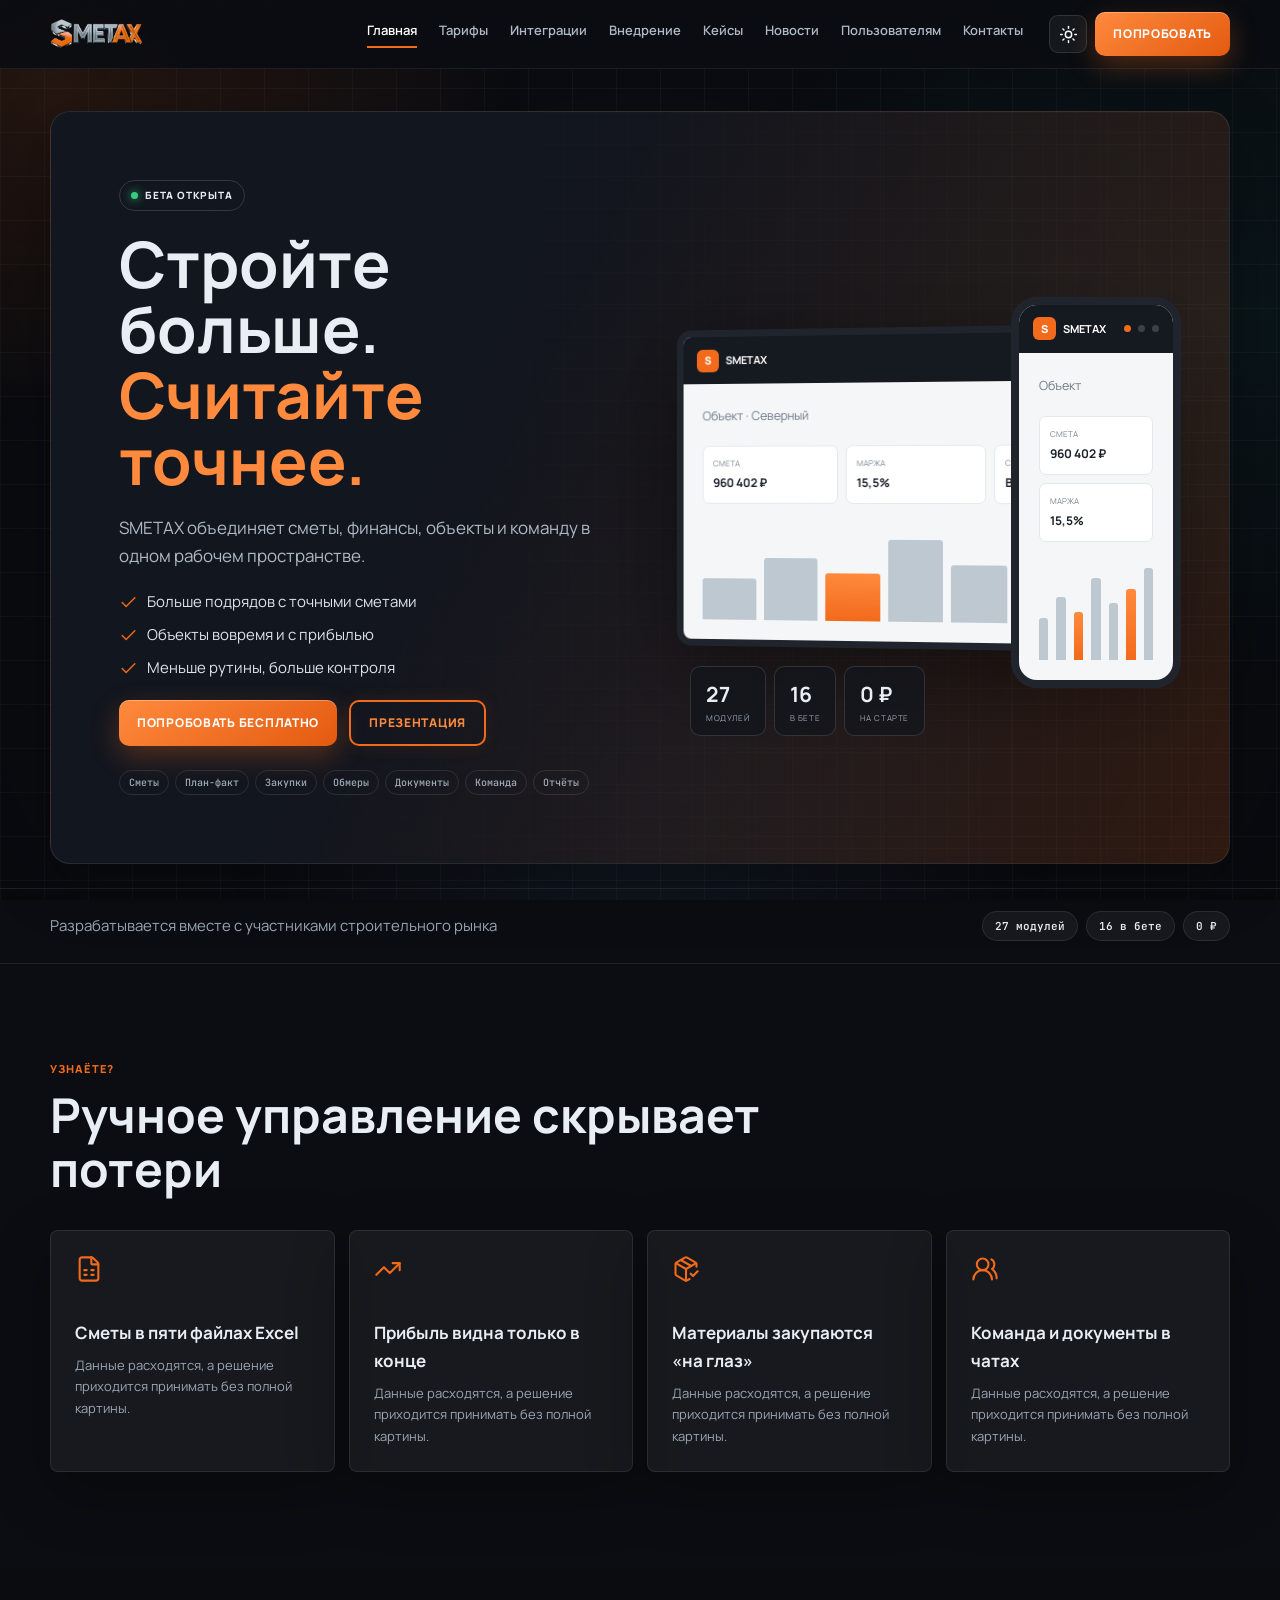
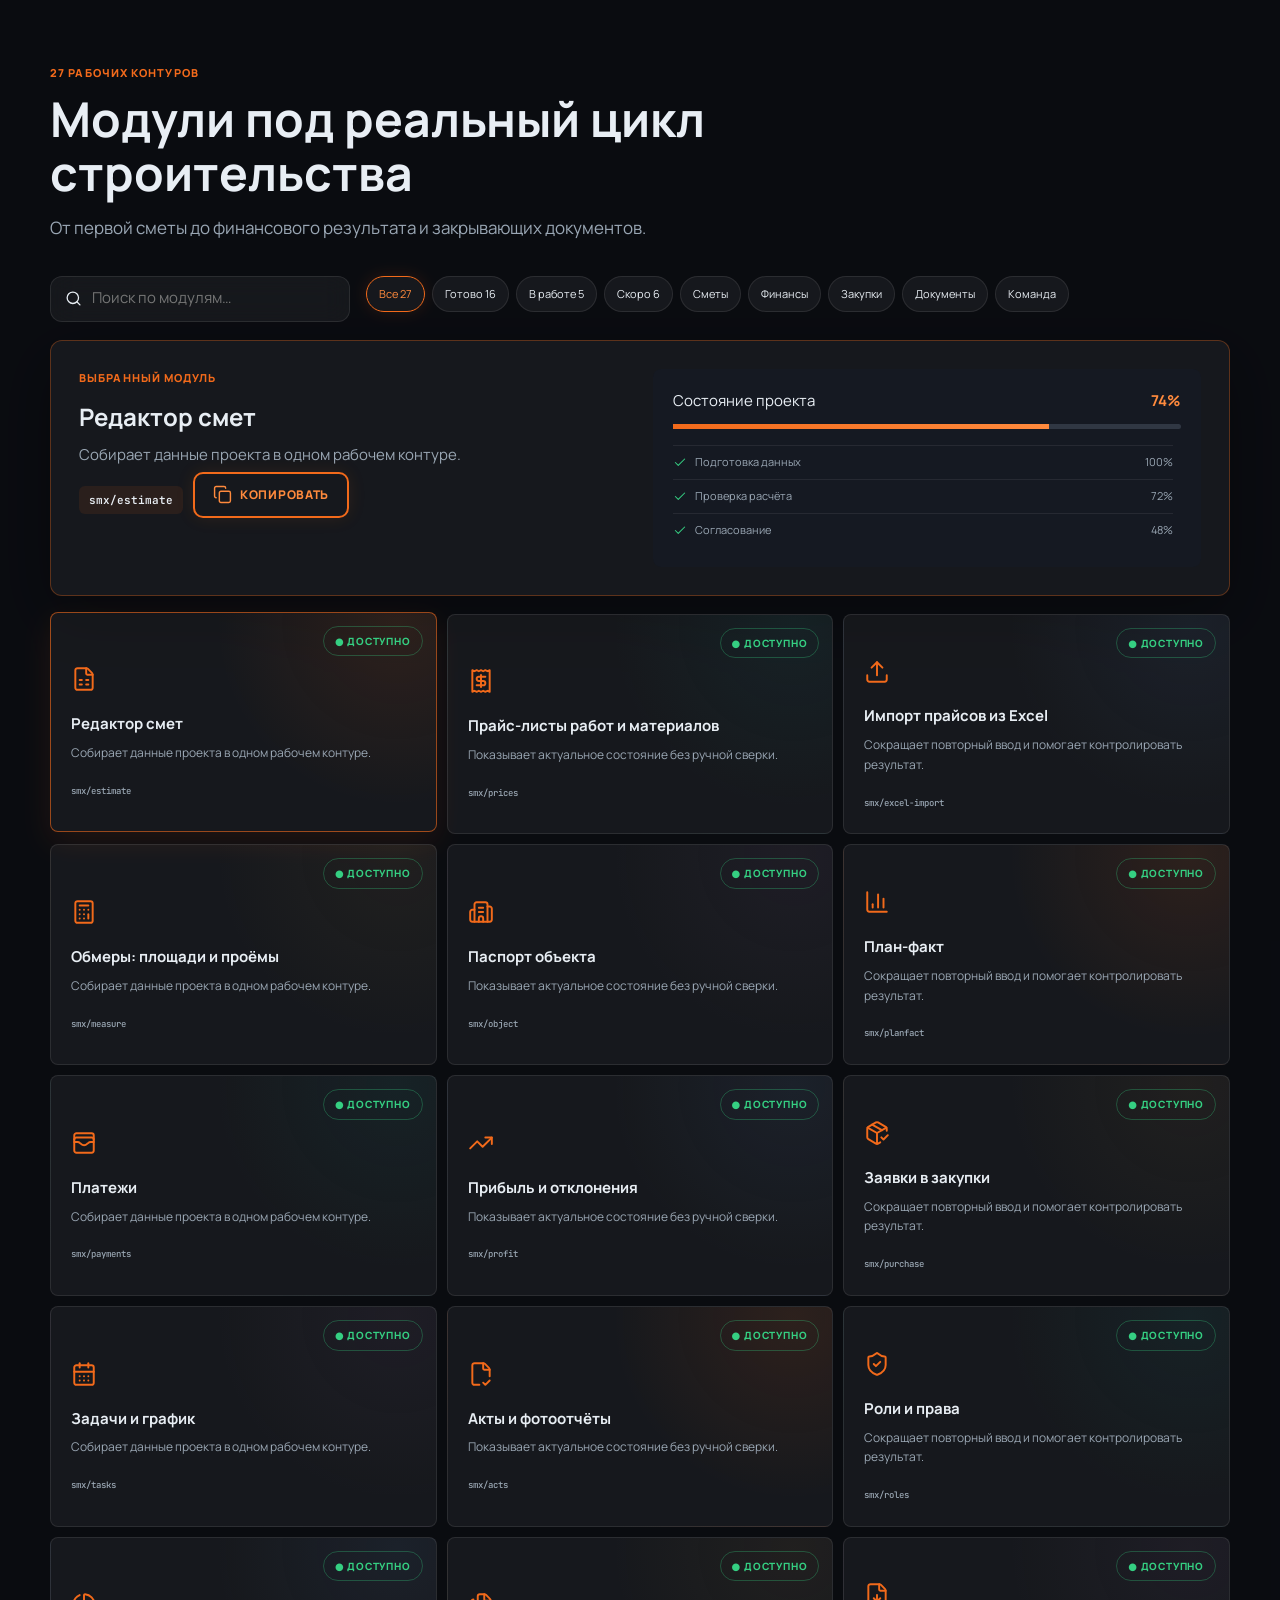
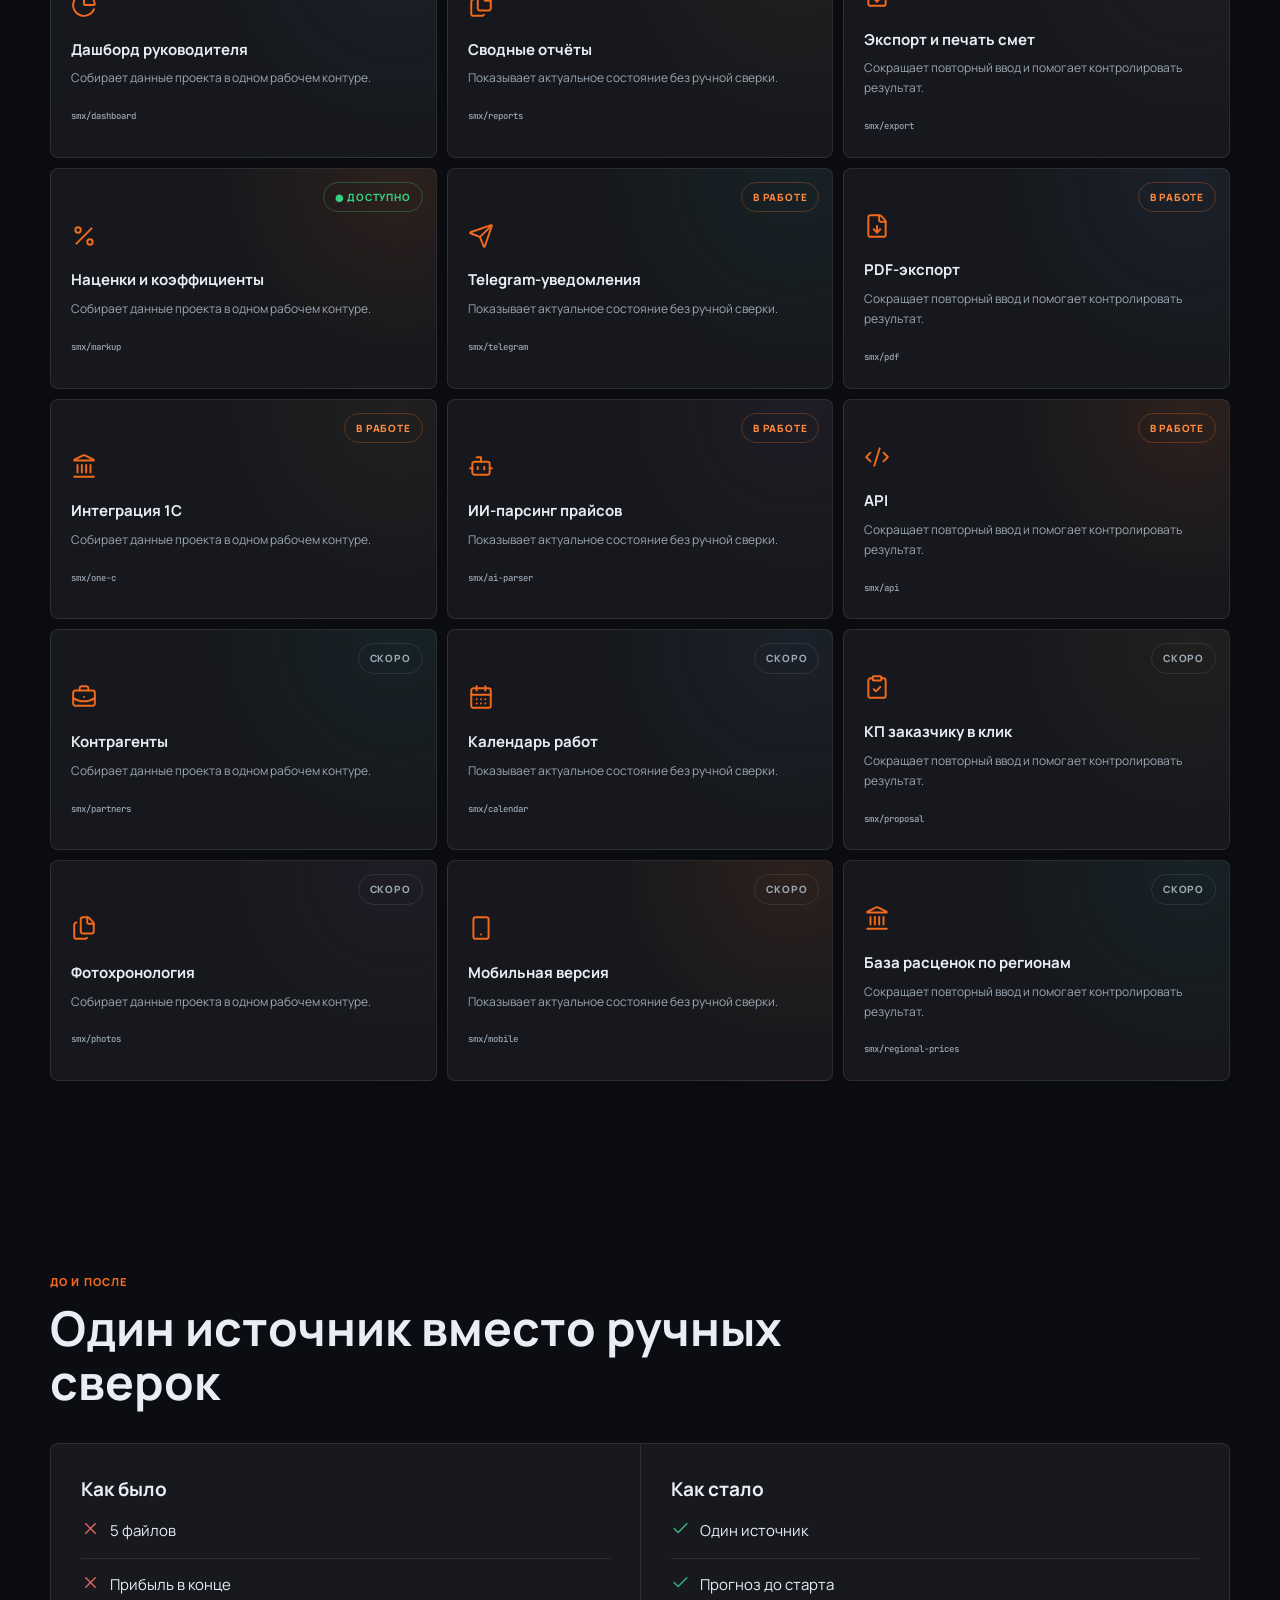
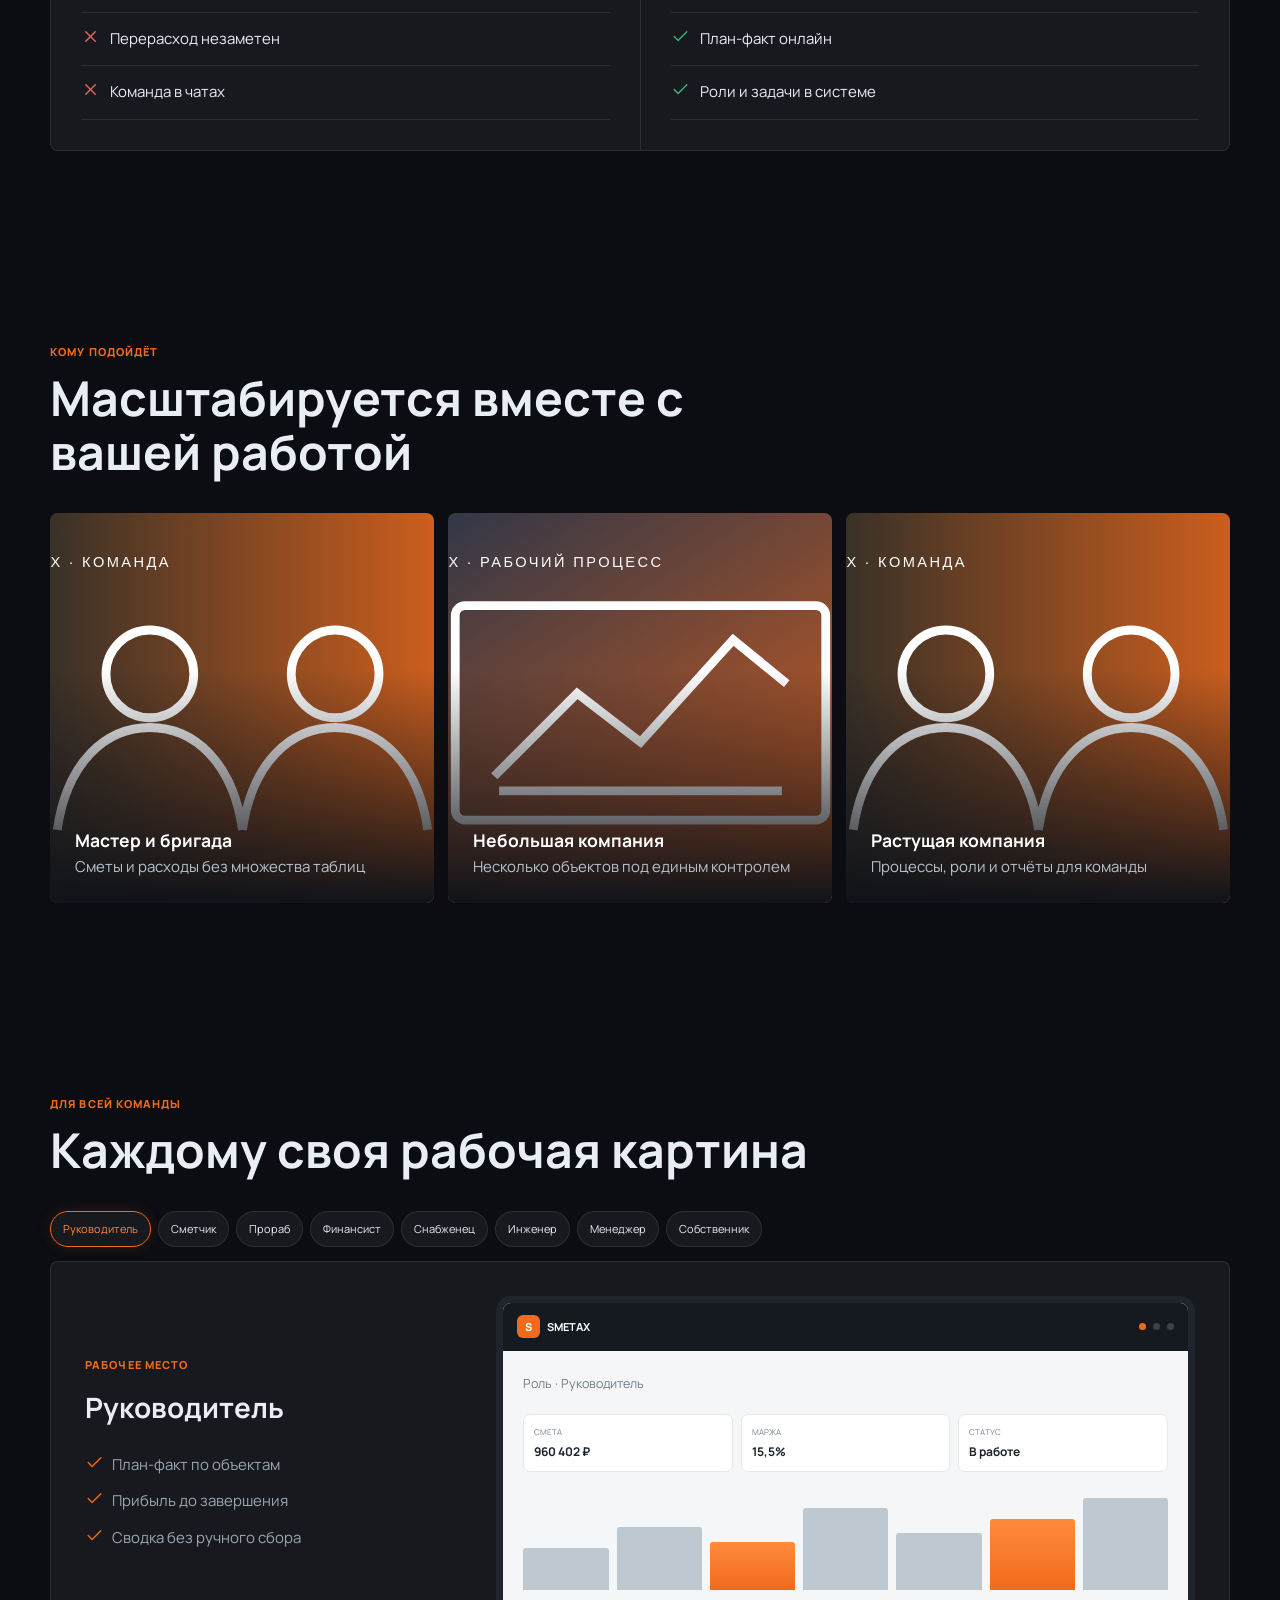
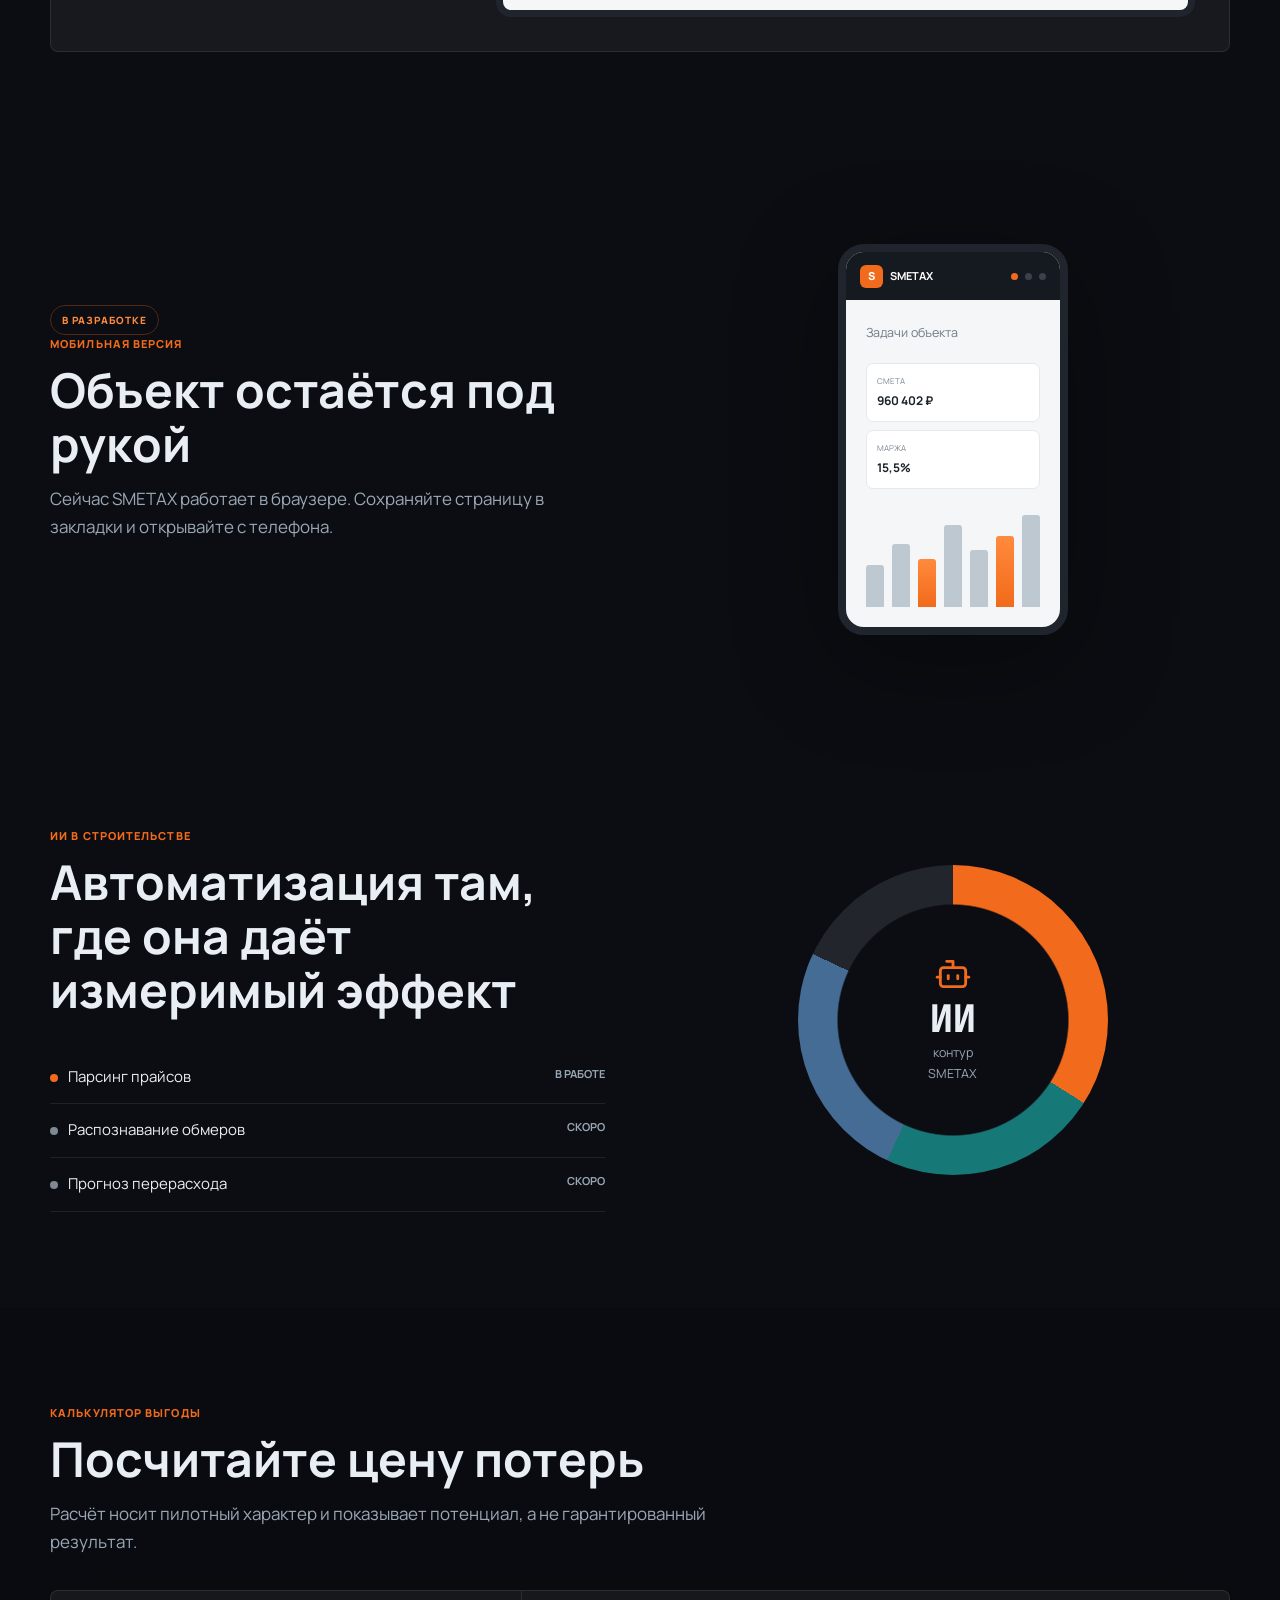
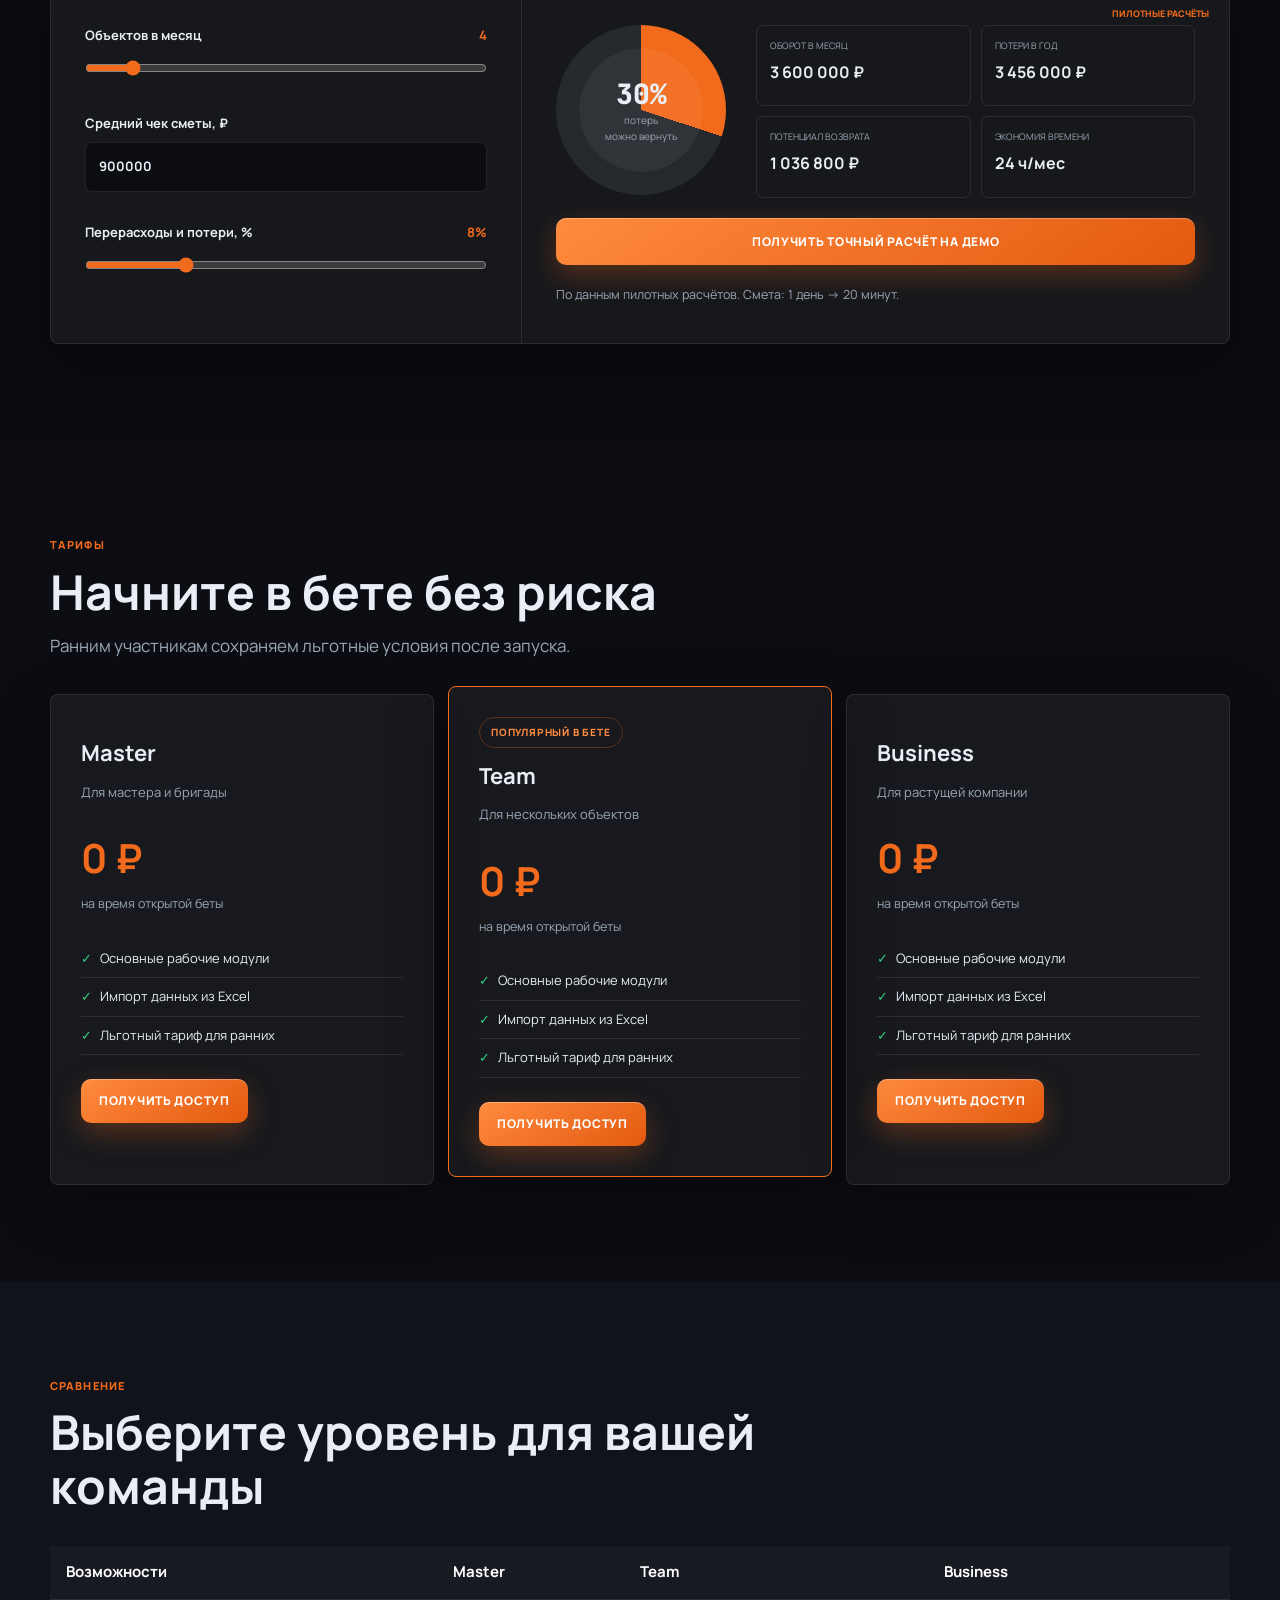
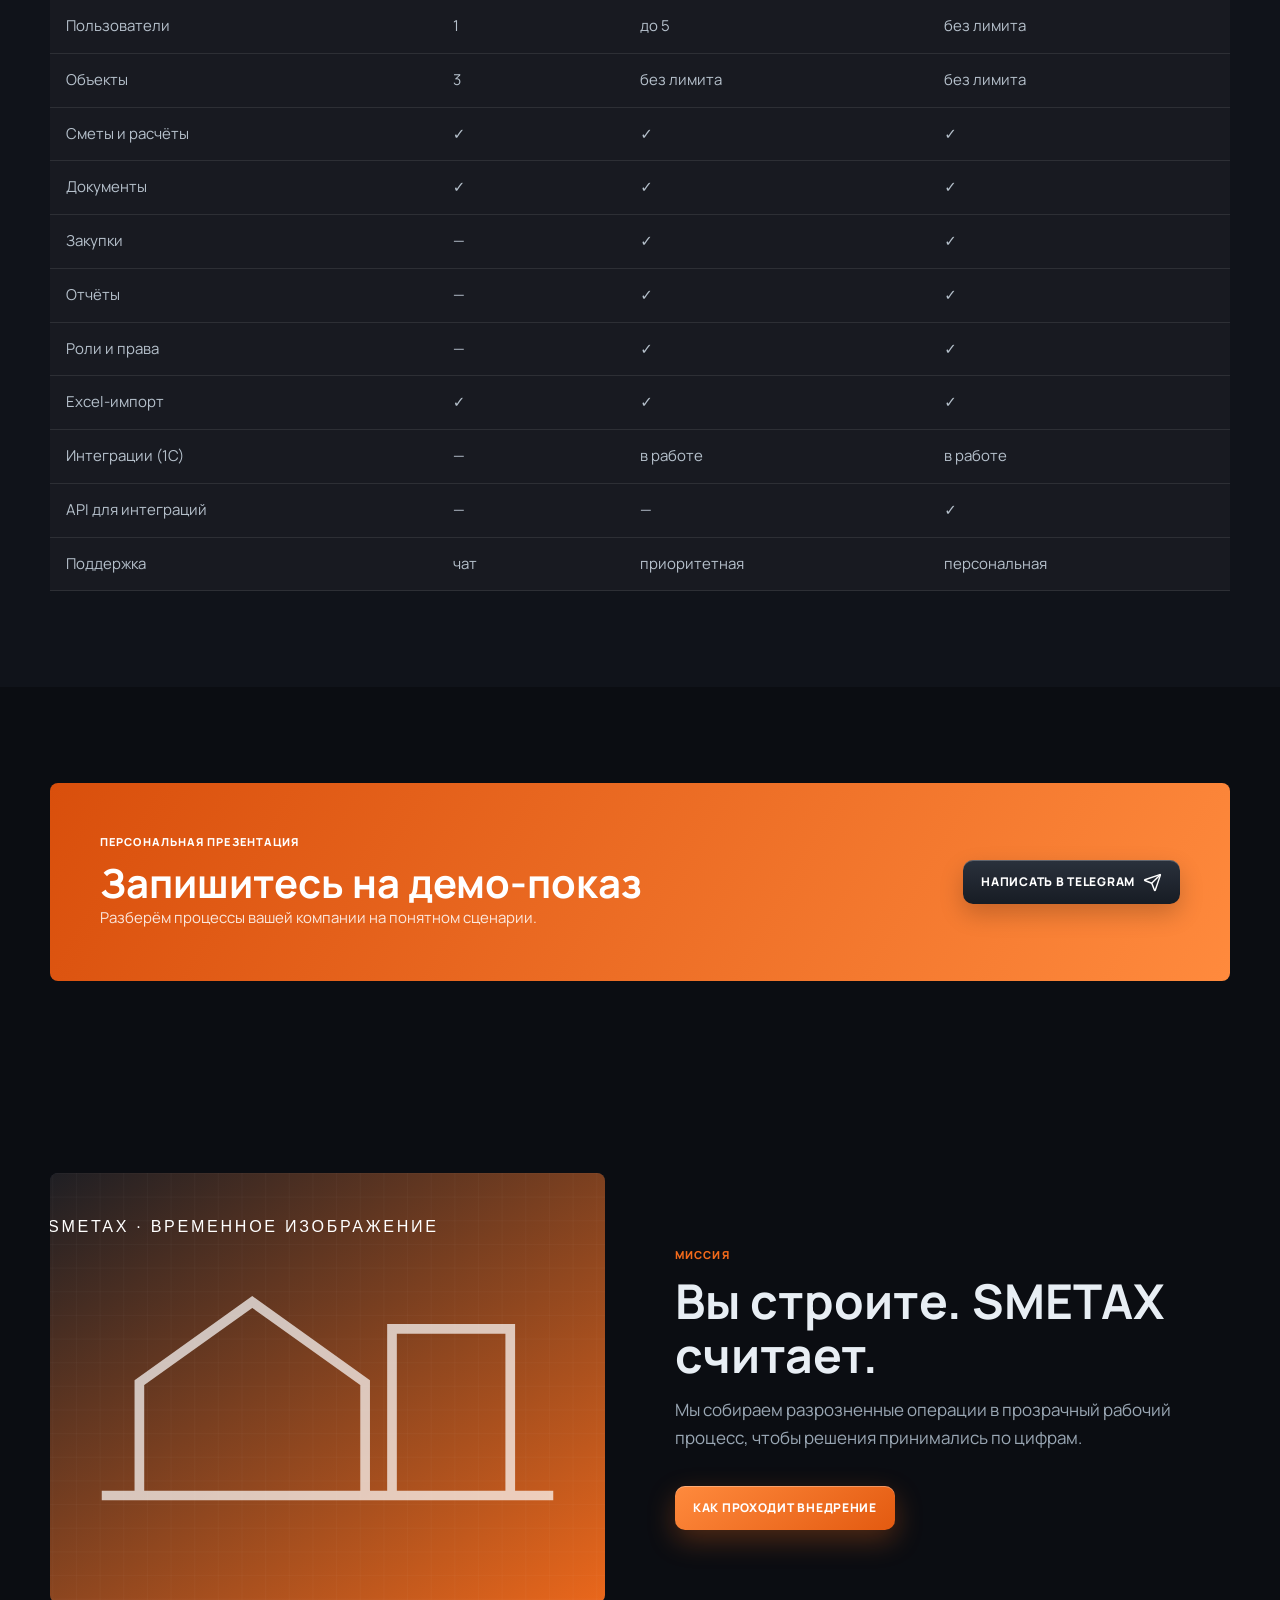
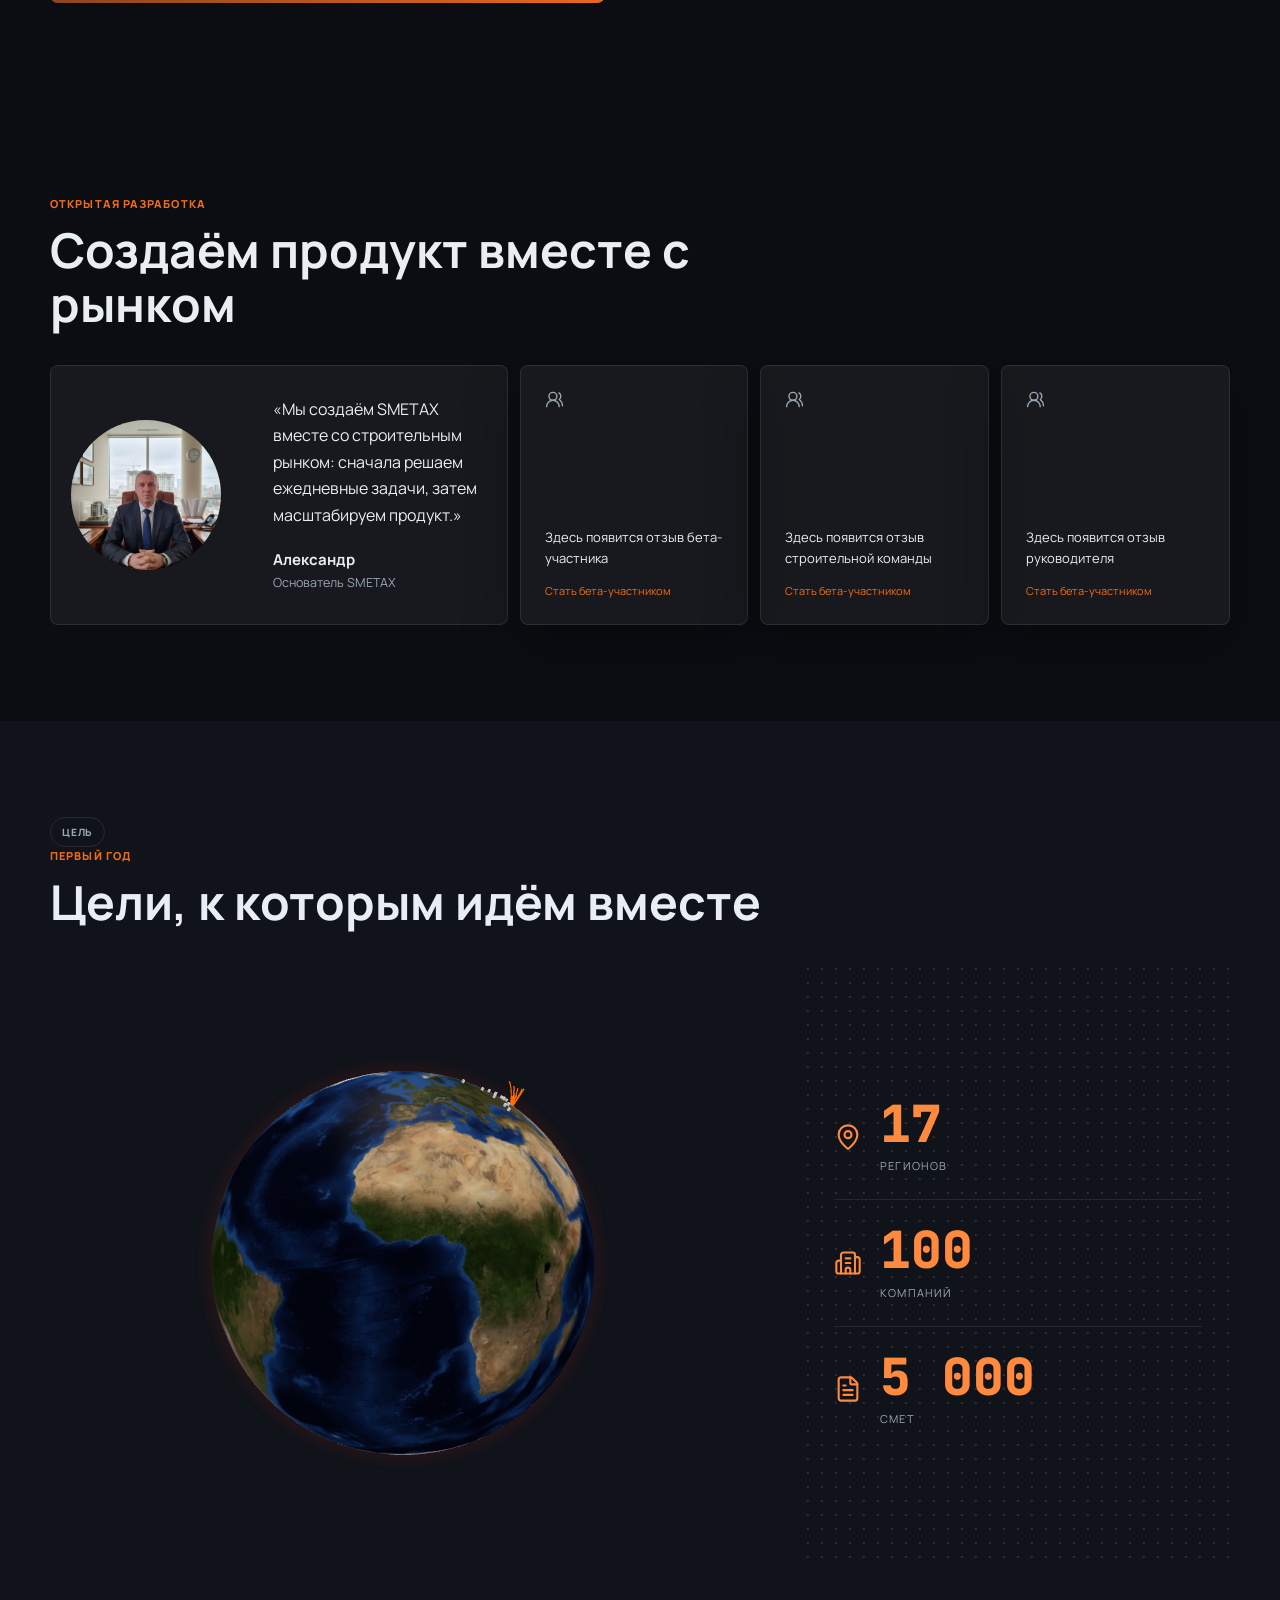
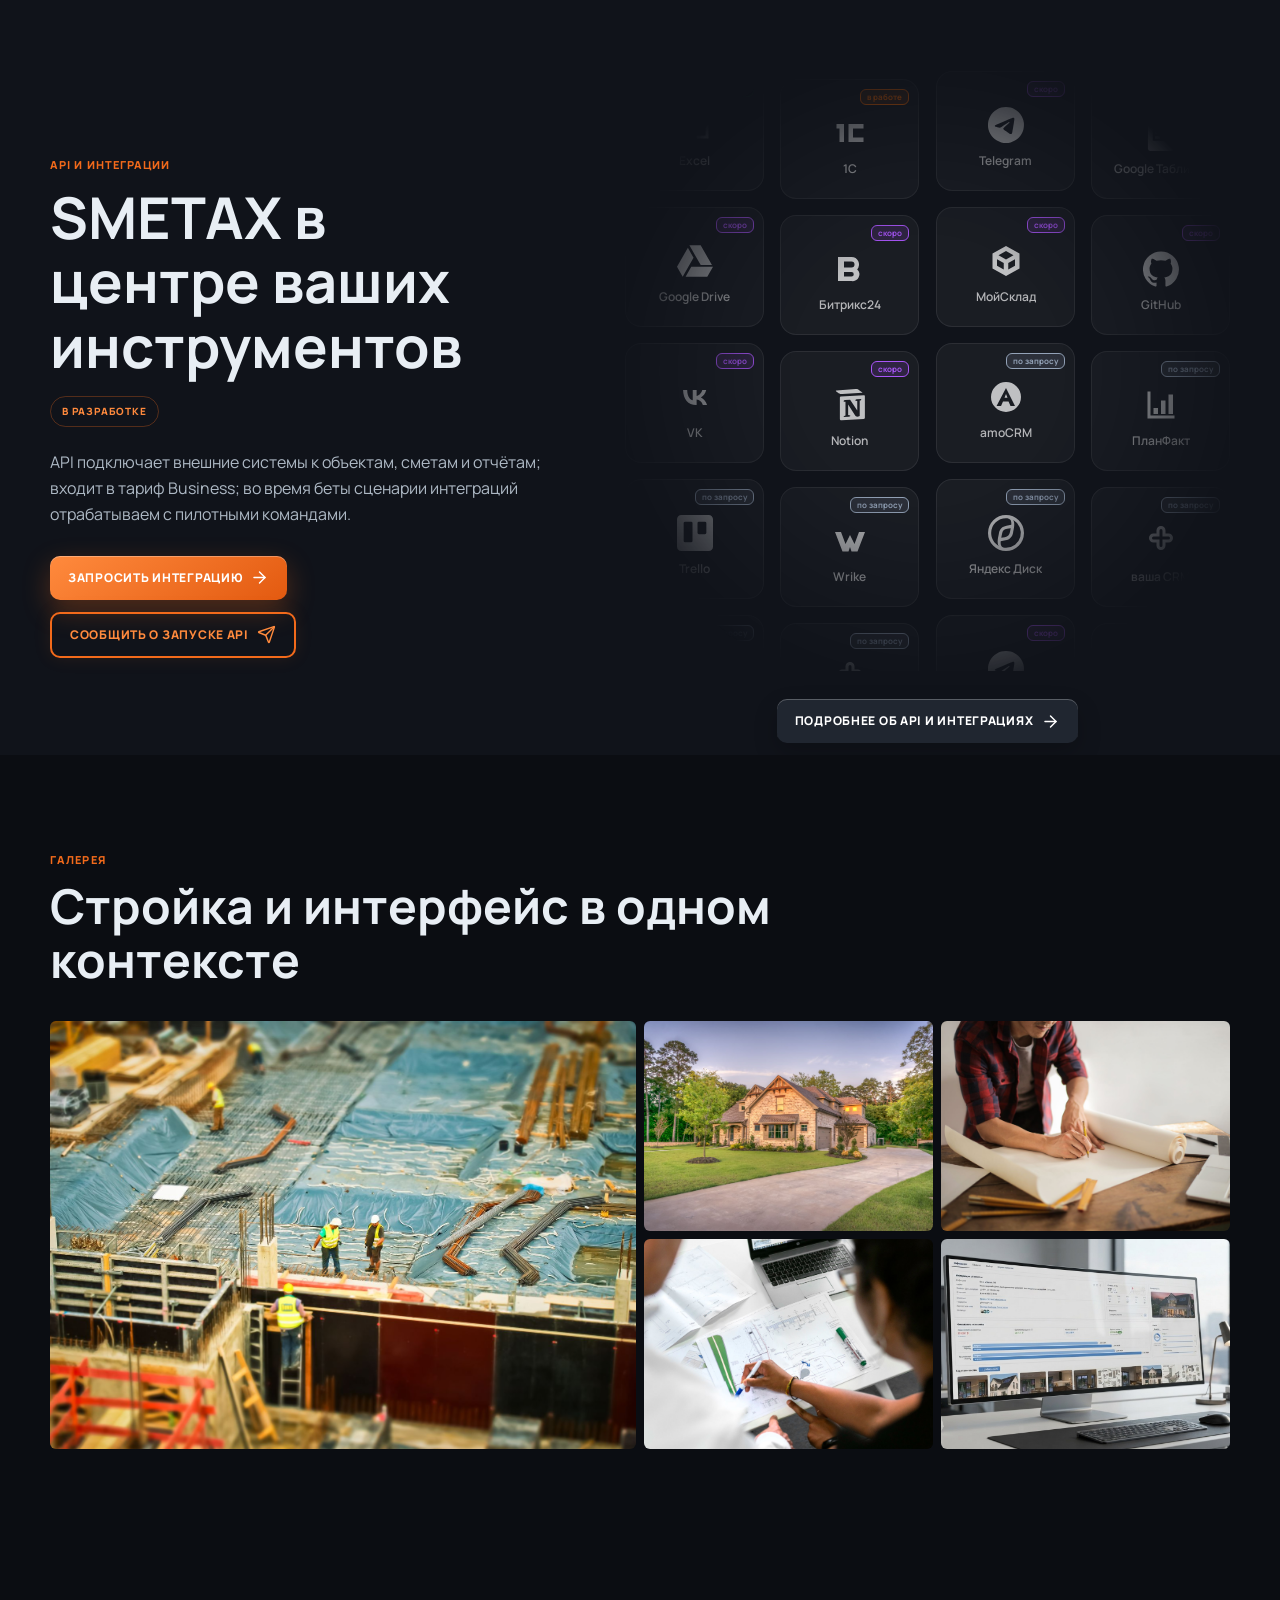
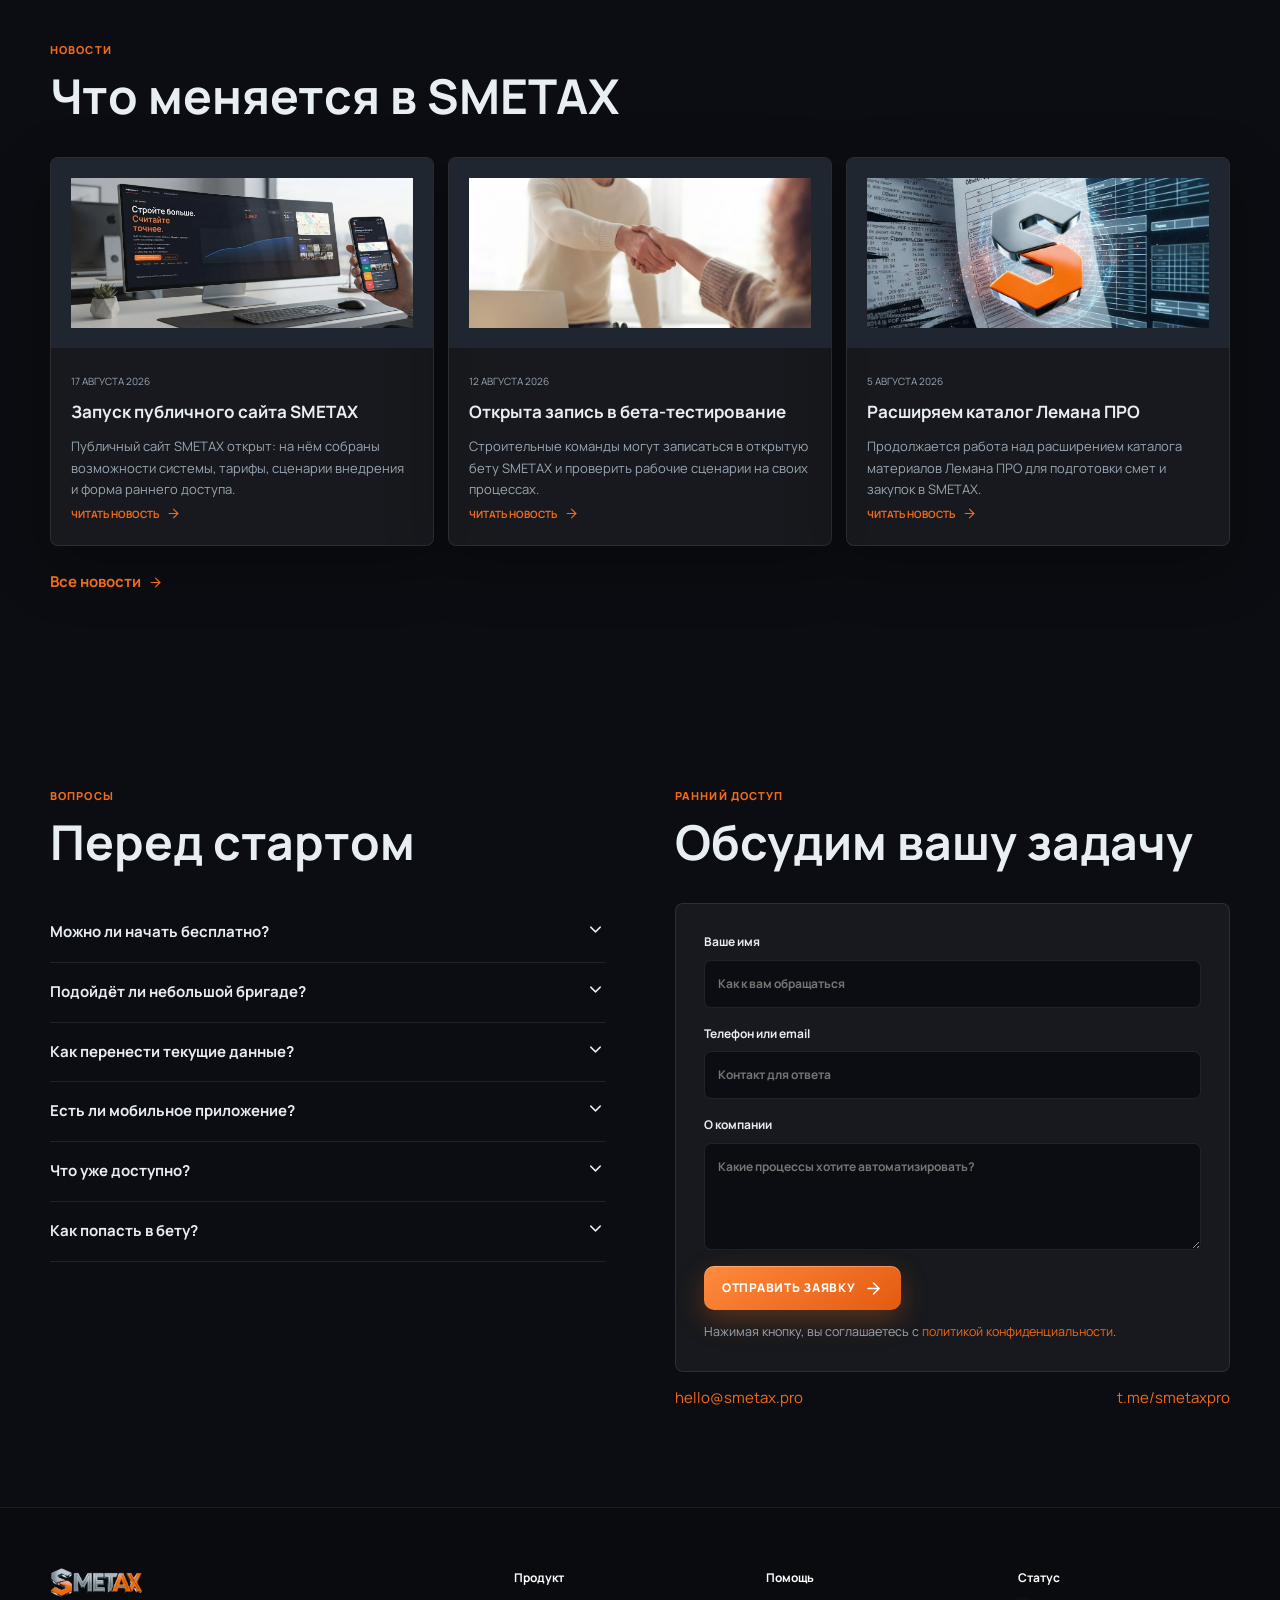
==== commit ef7dd809: "Verify globe size at 600px" ====
--- a/index.html
+++ b/index.html
@@ -17,7 +17,7 @@
     <link rel="preconnect" href="https://fonts.gstatic.com" crossorigin />
     <link href="https://fonts.googleapis.com/css2?family=Manrope:wght@400;500;600;700;800&display=swap" rel="stylesheet" />
     <title>SMETAX — корпоративная система для строительных компаний</title>
-    <script type="module" crossorigin src="/assets/index-BpQCj6o0.js"></script>
+    <script type="module" crossorigin src="/assets/index-CWcCm-Qt.js"></script>
     <link rel="stylesheet" crossorigin href="/assets/index-AcnaBRL_.css">
   </head>
   <body>
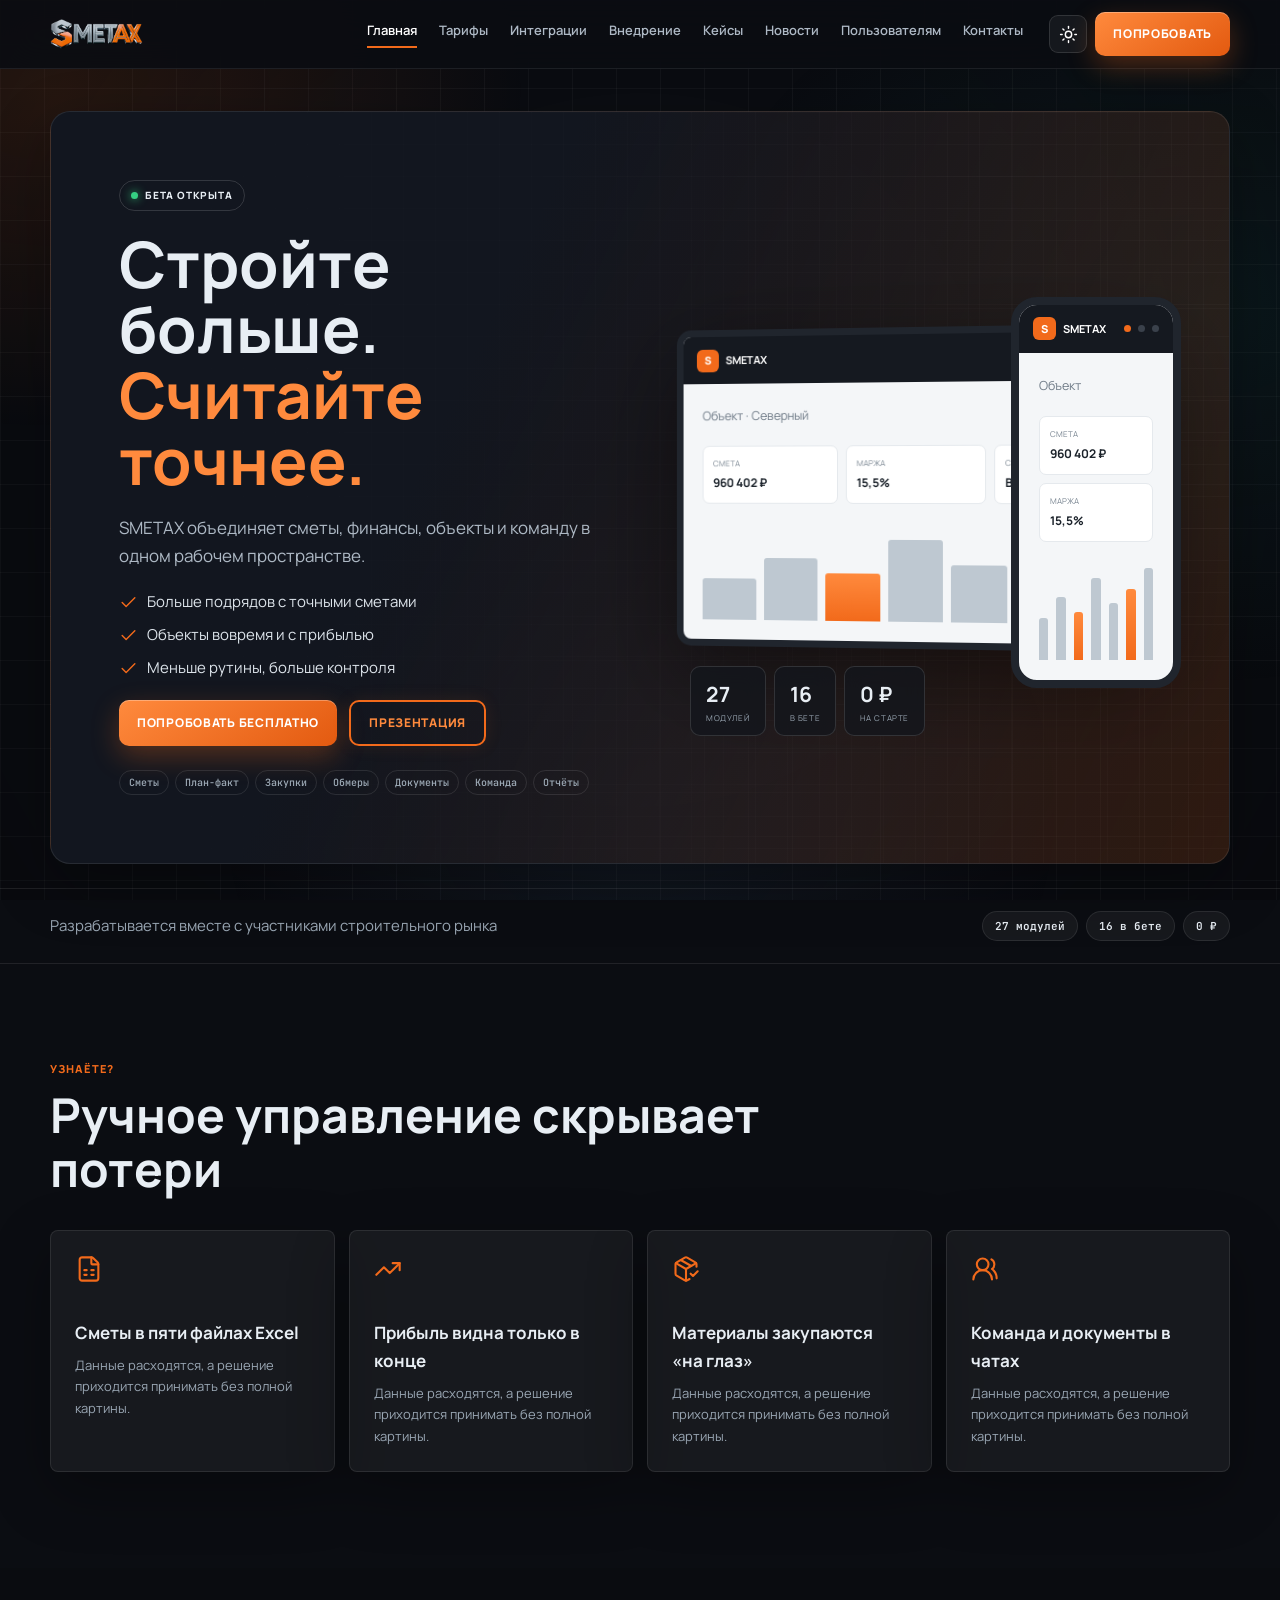
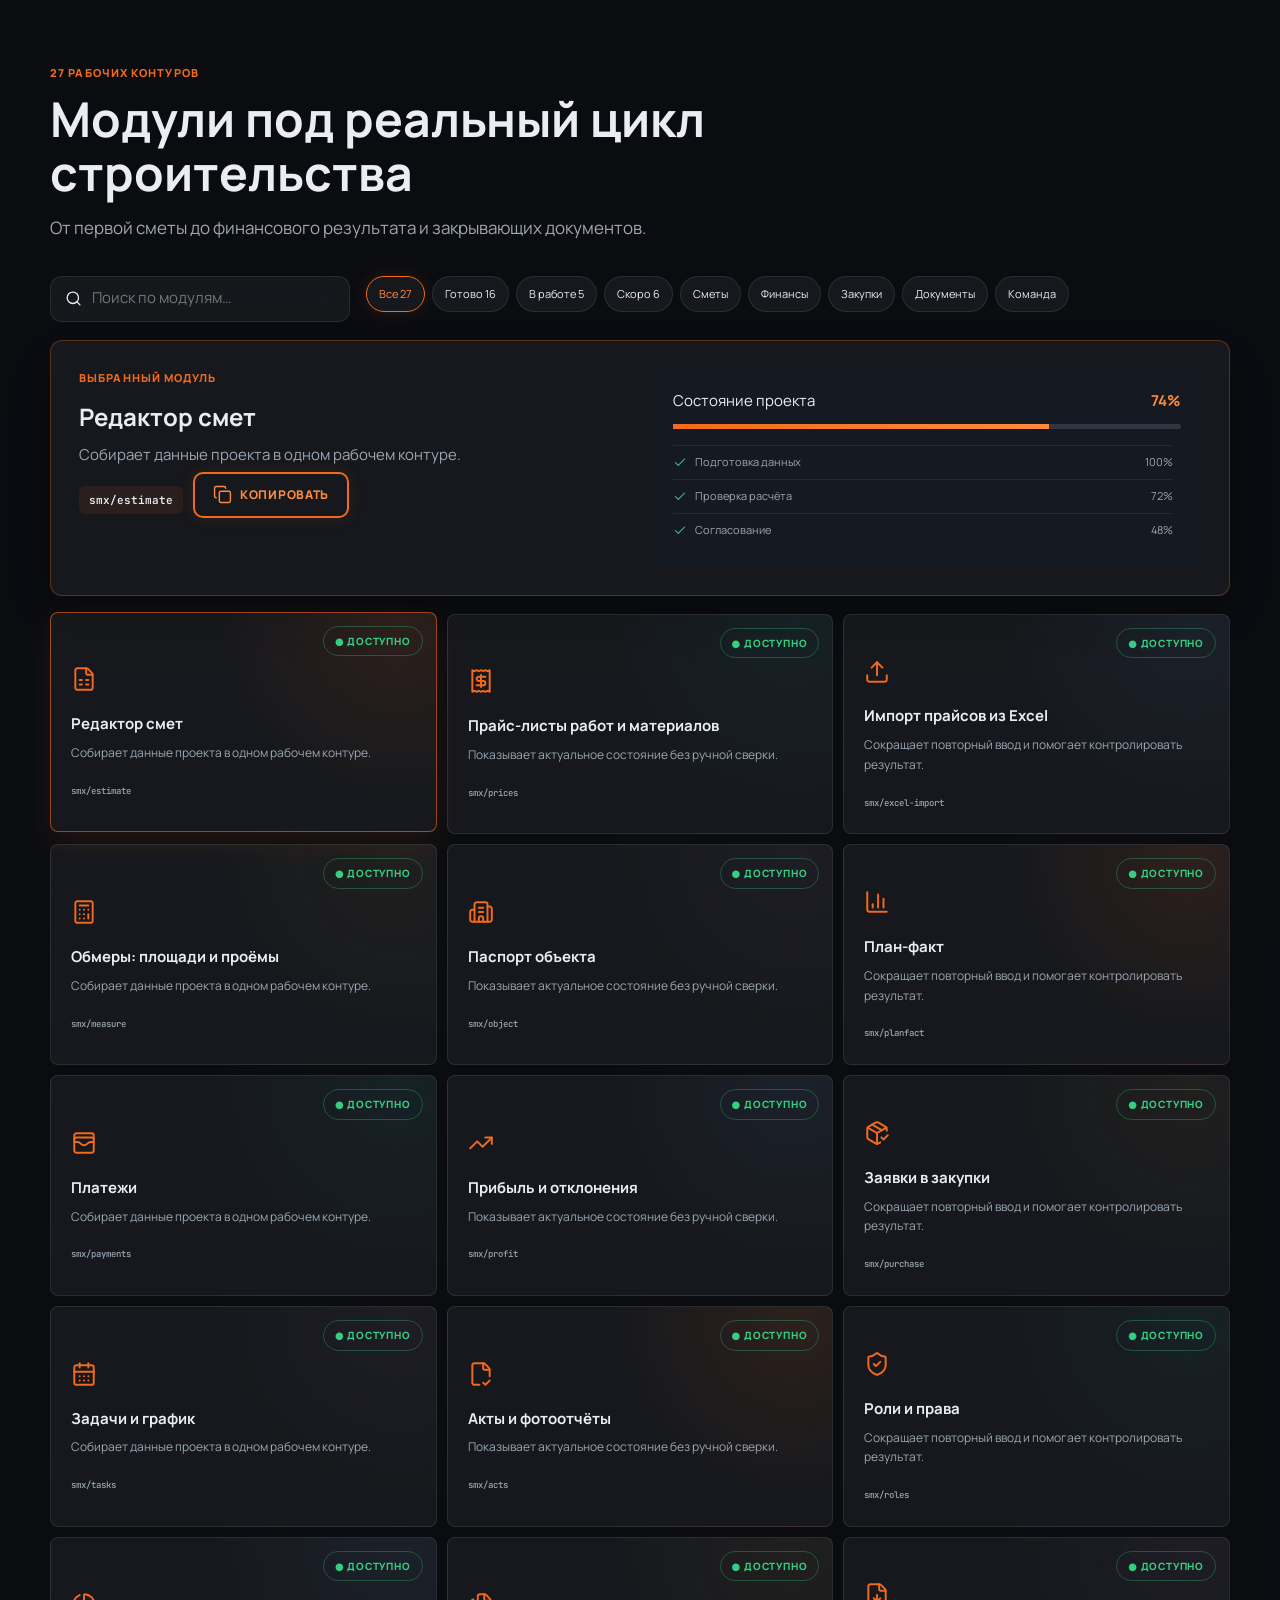
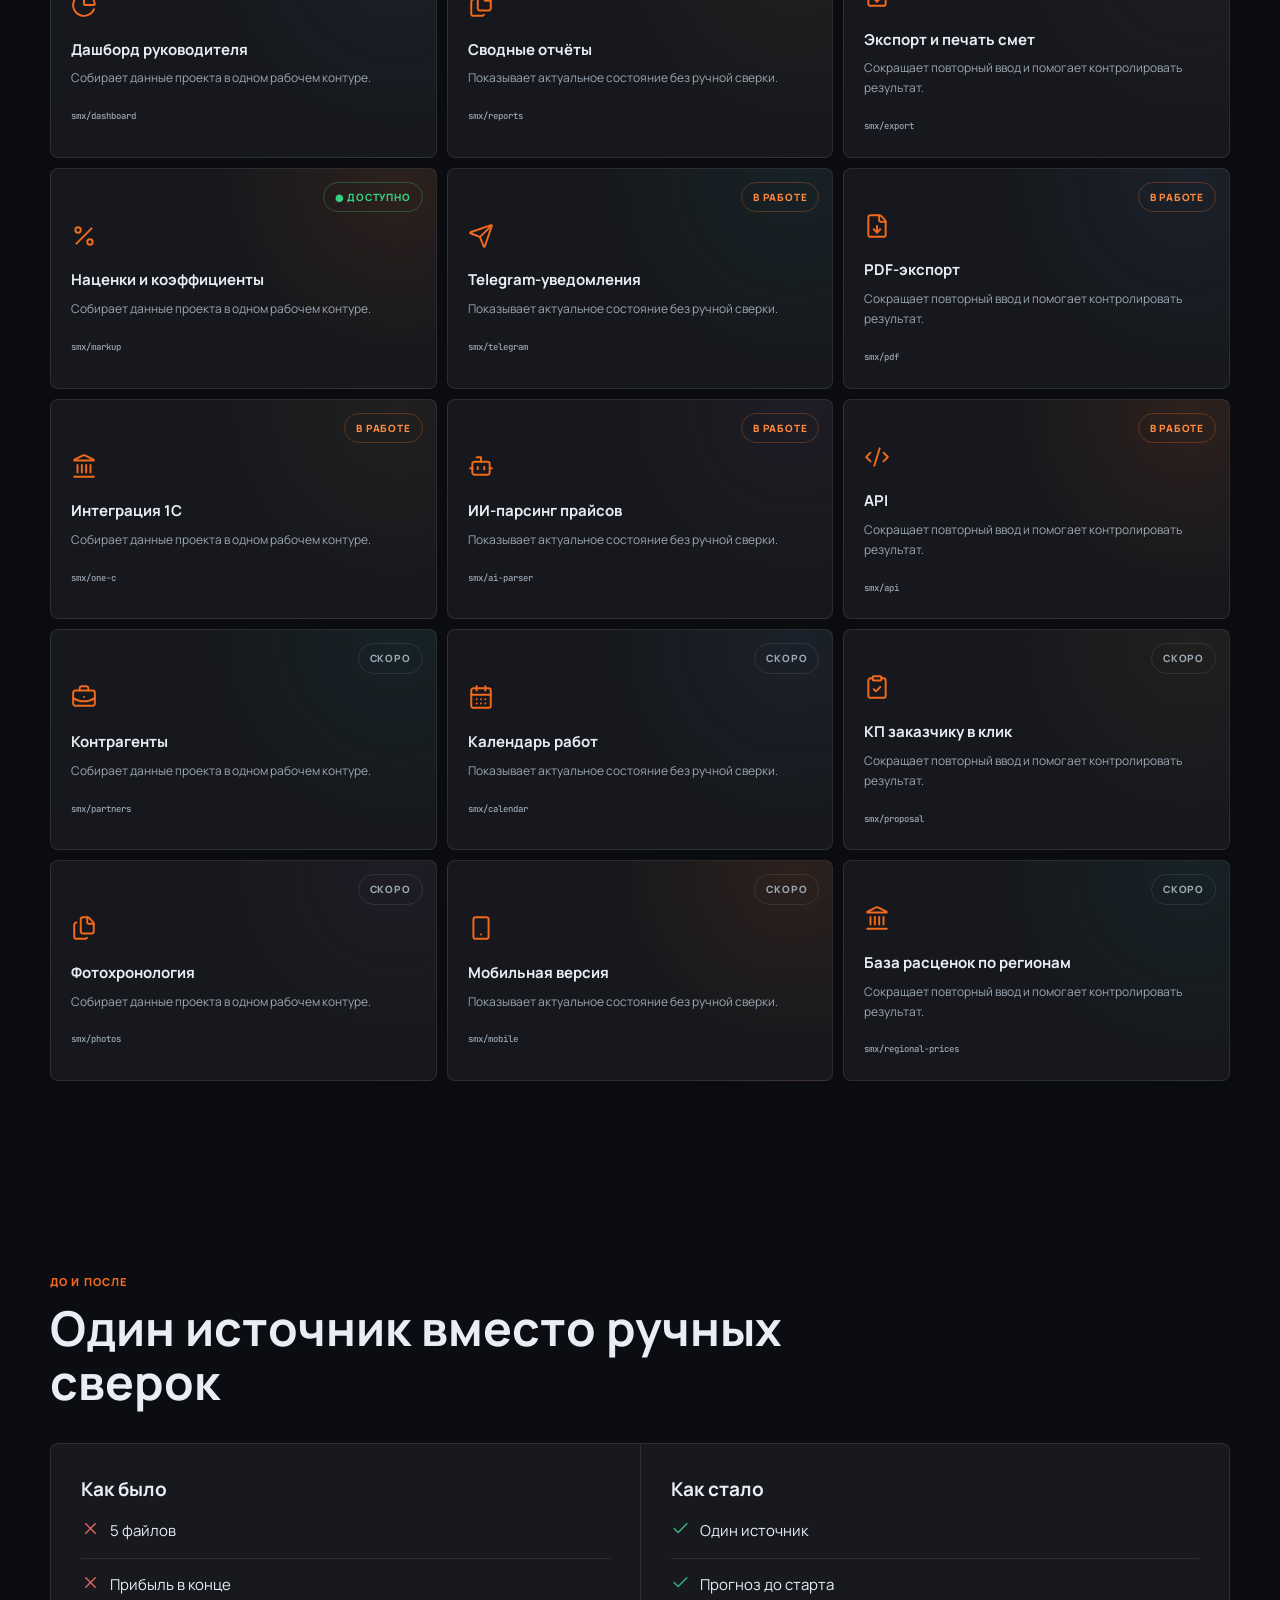
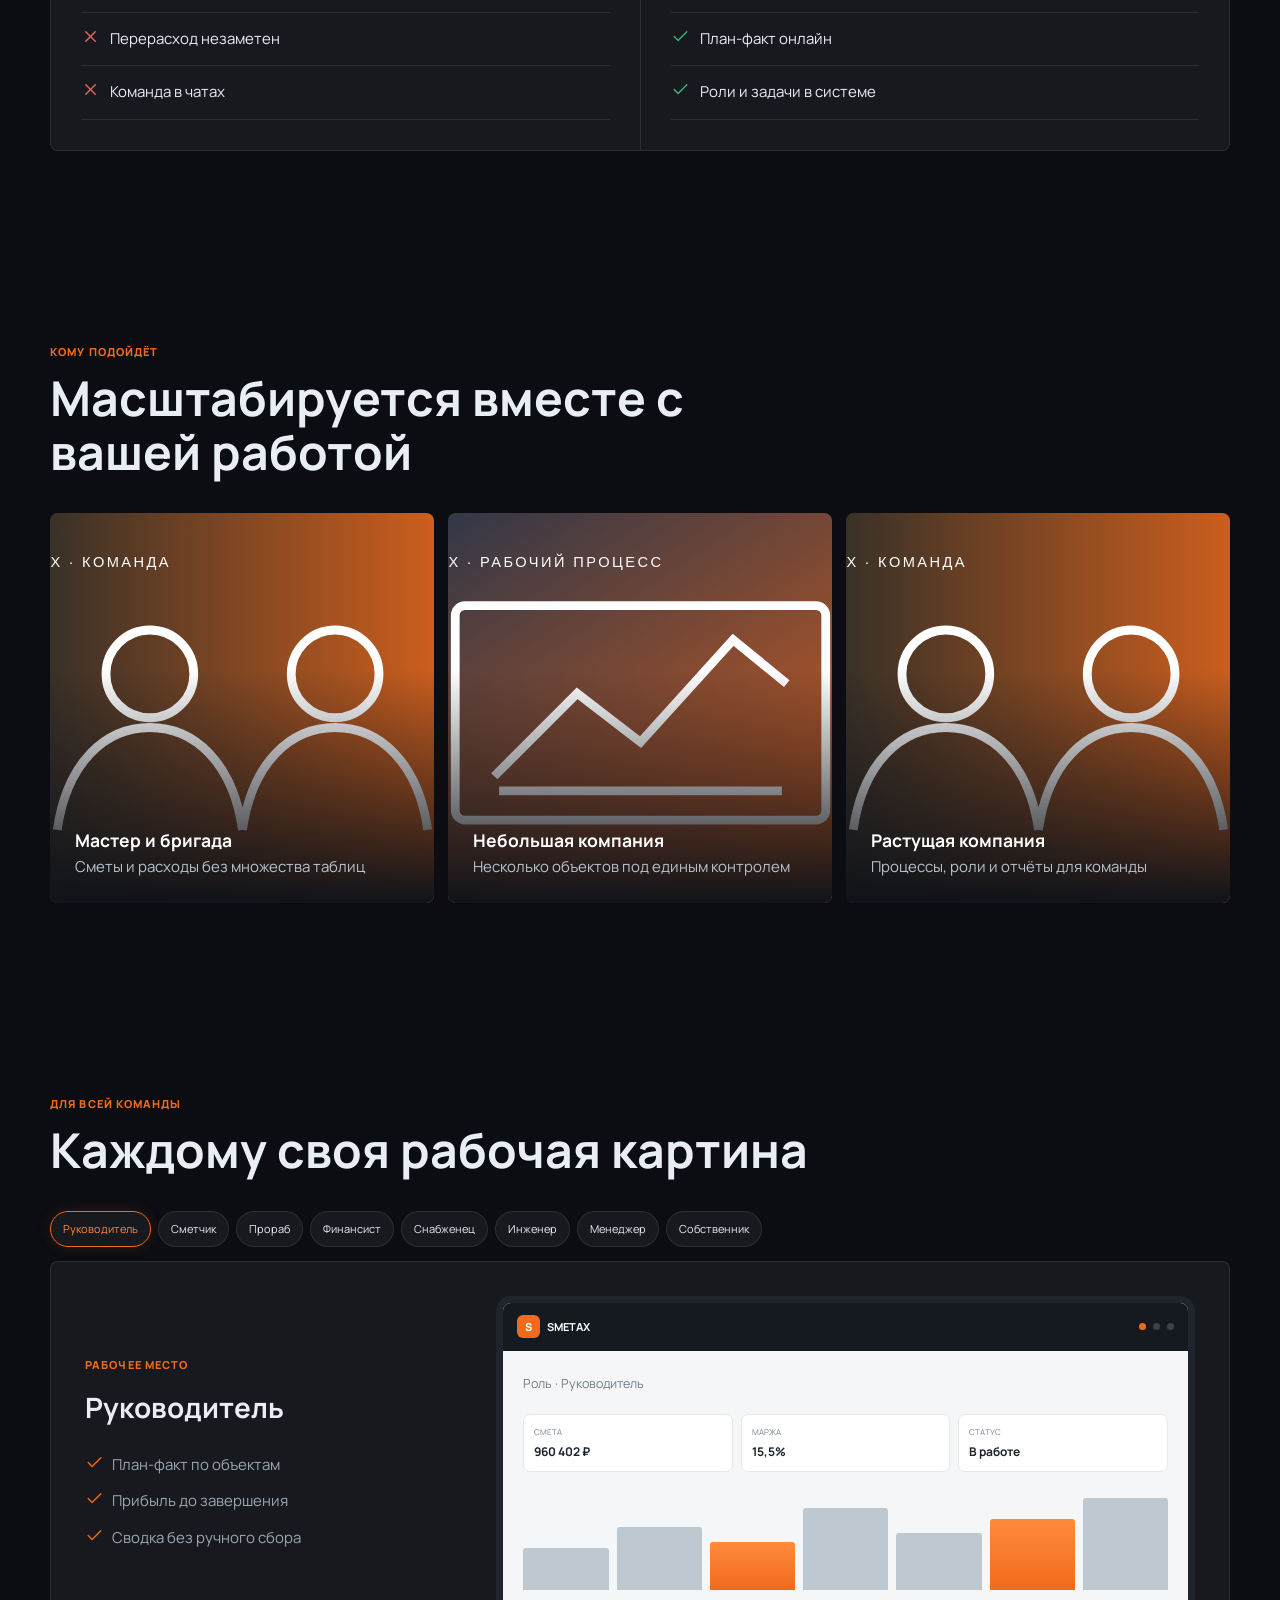
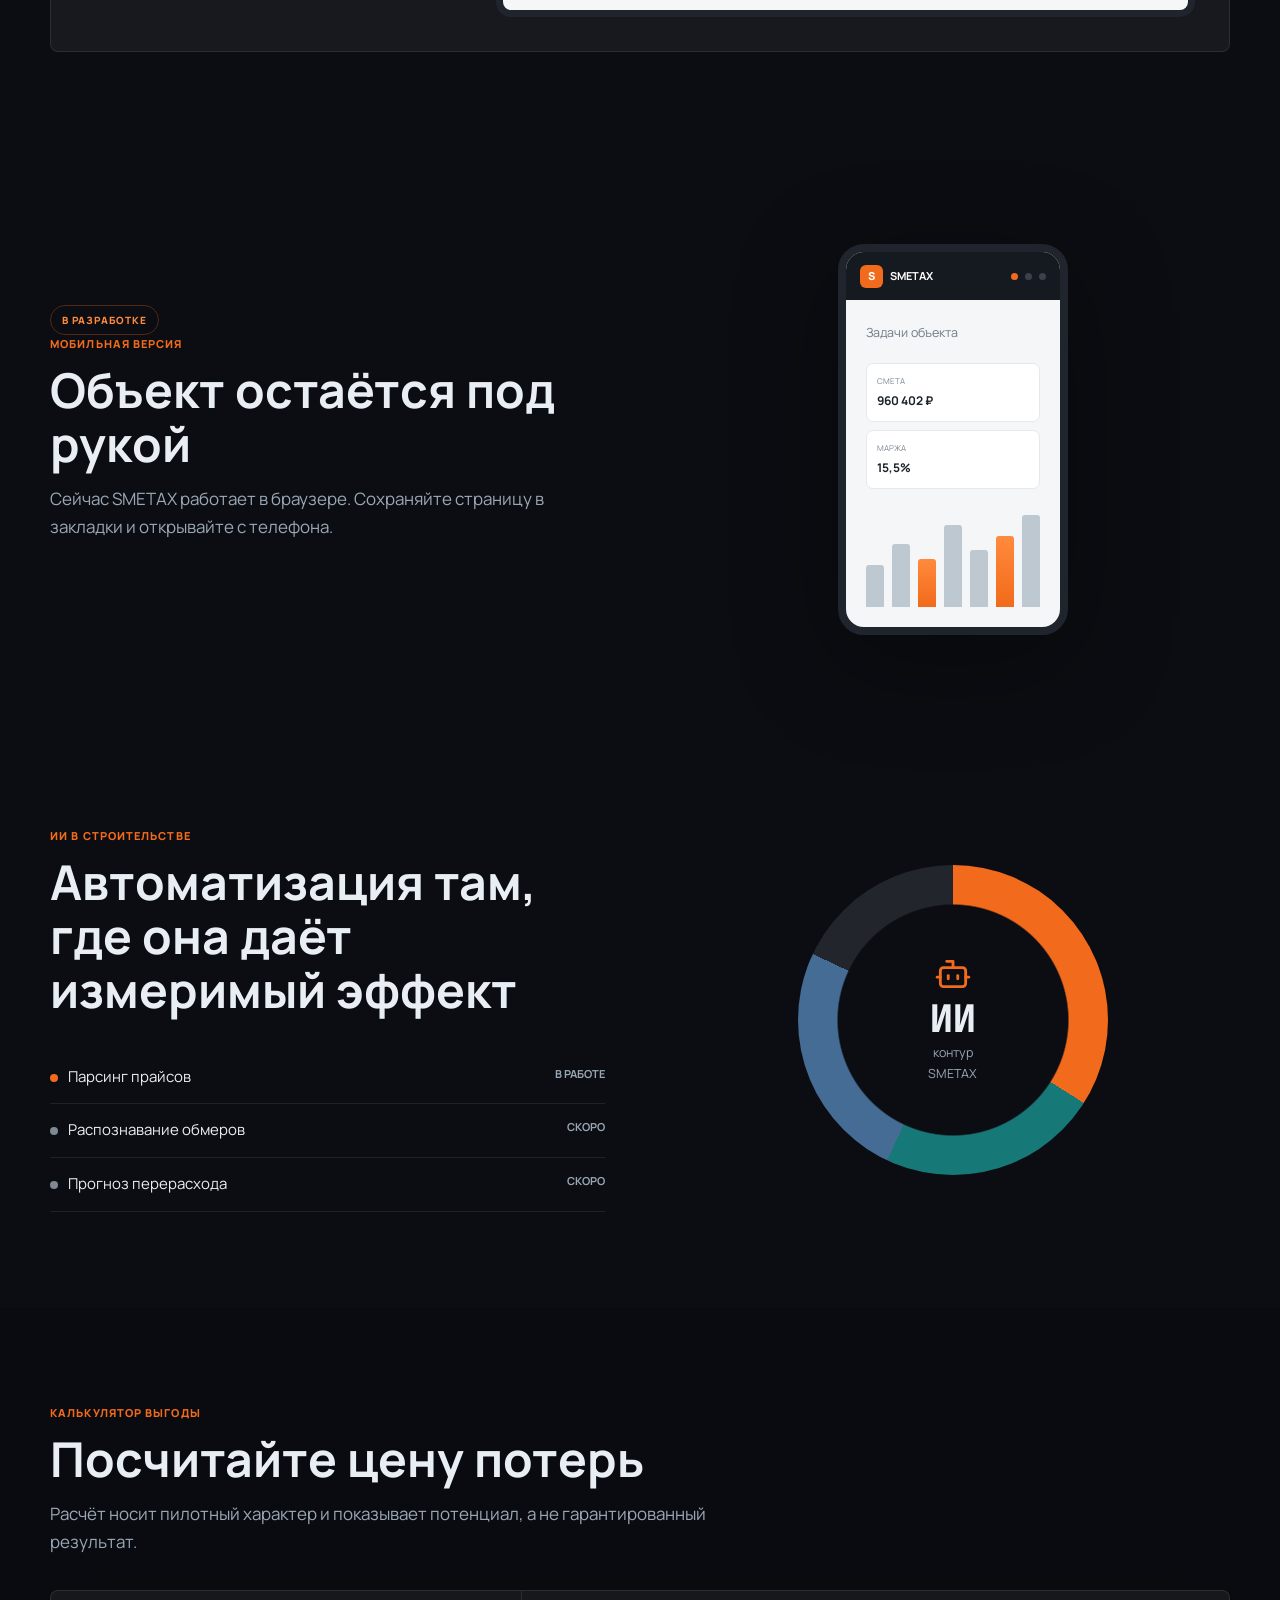
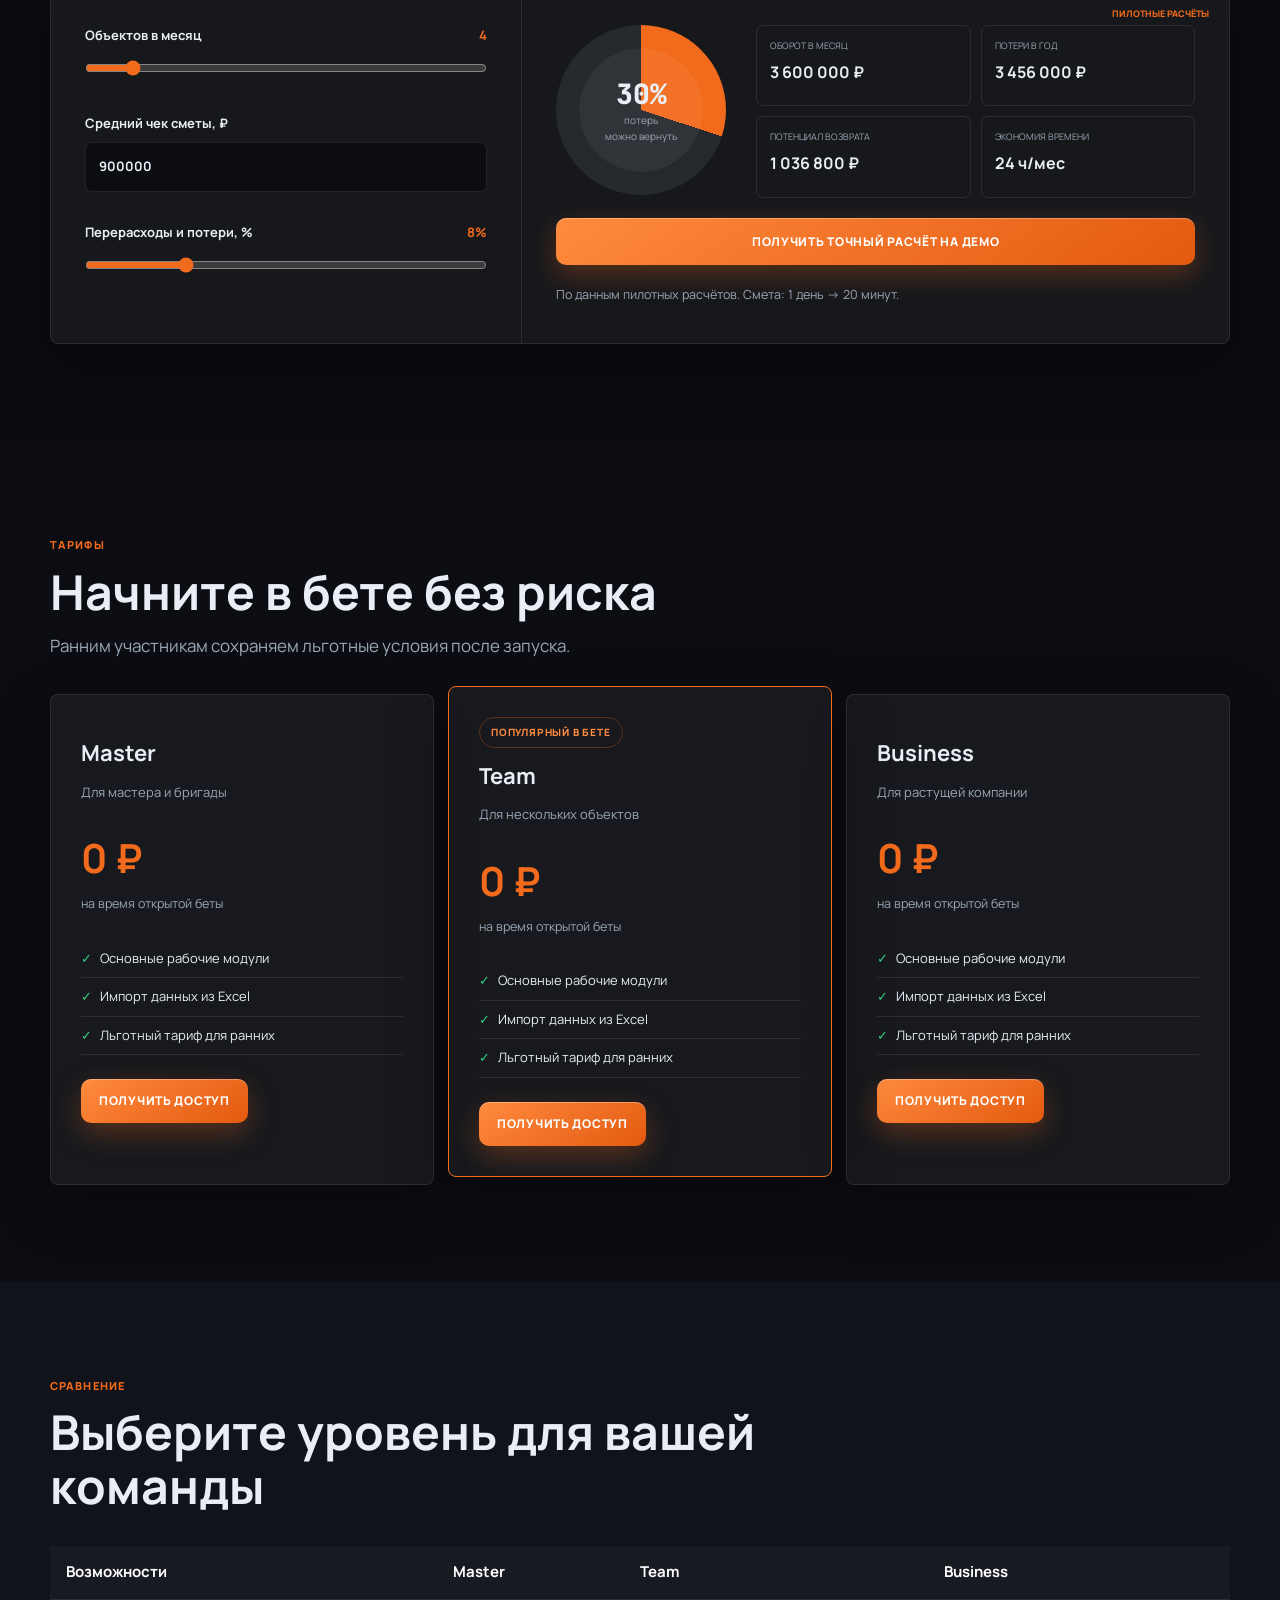
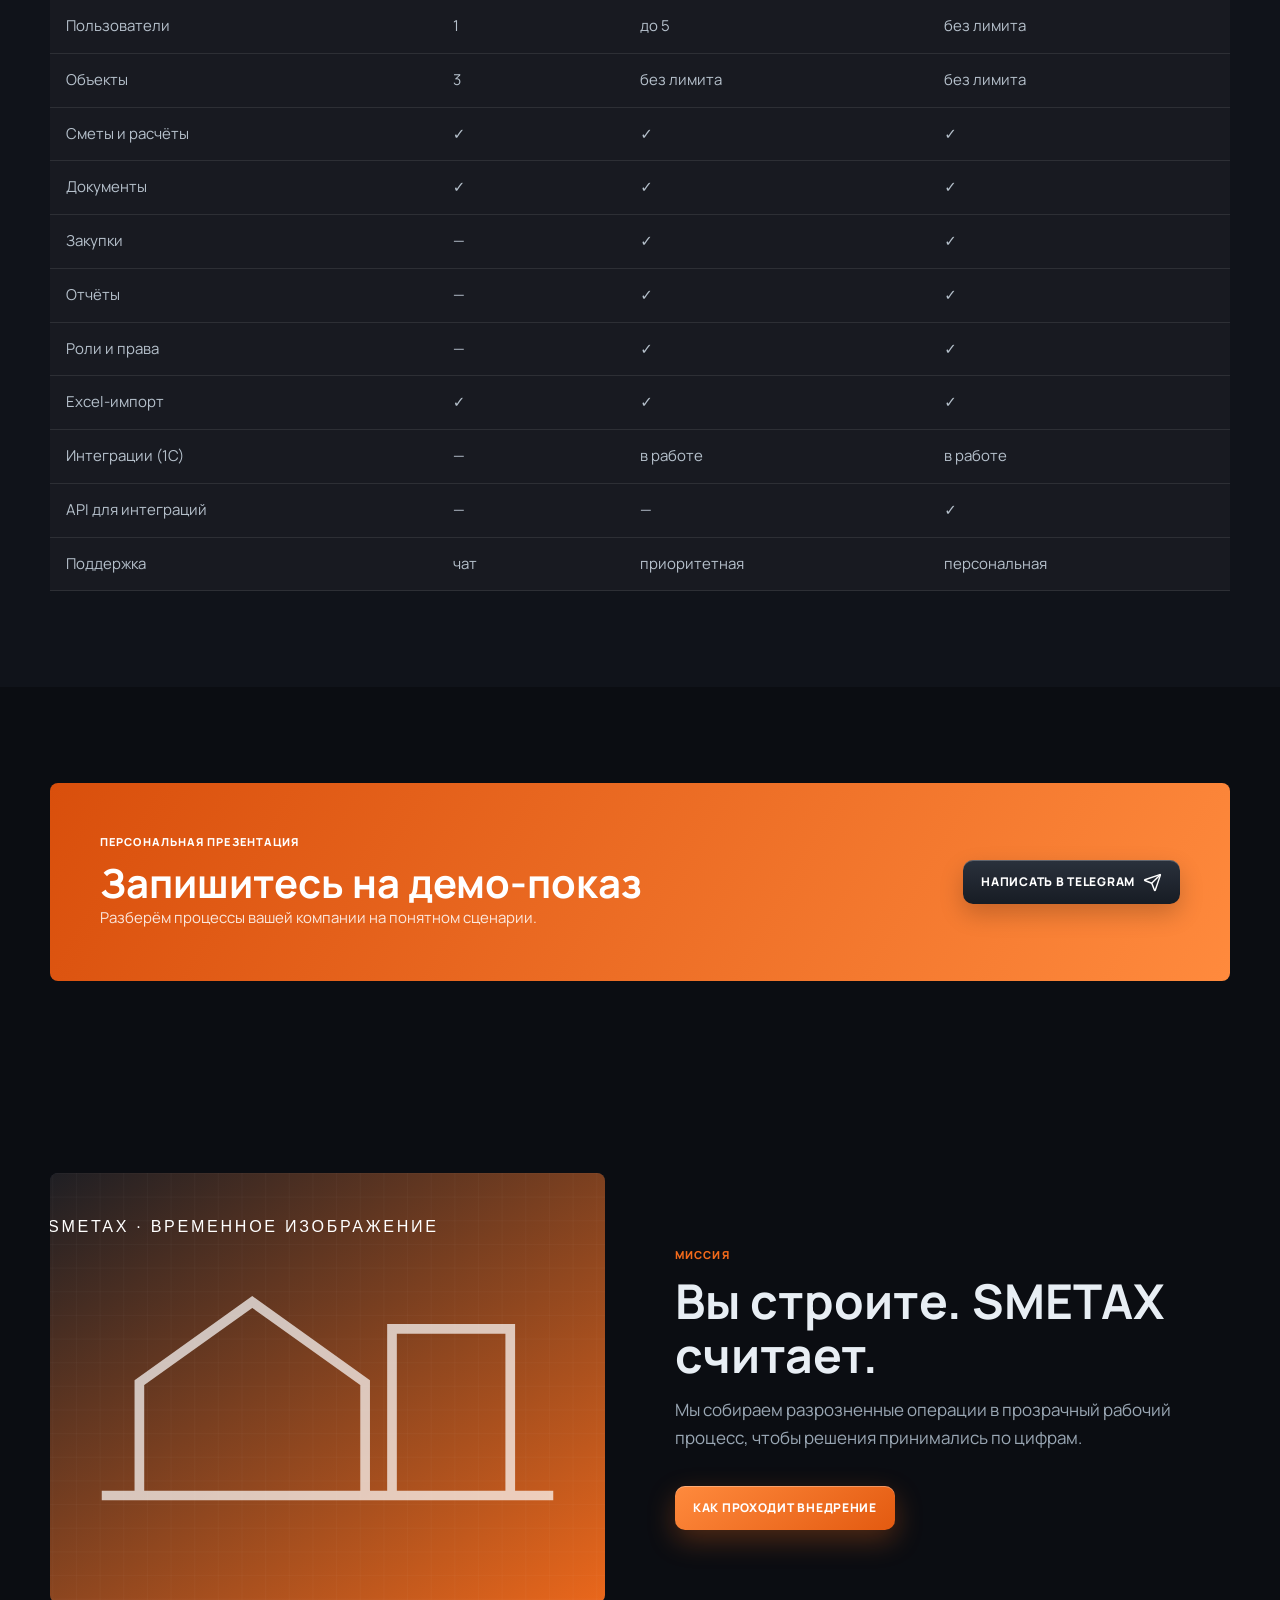
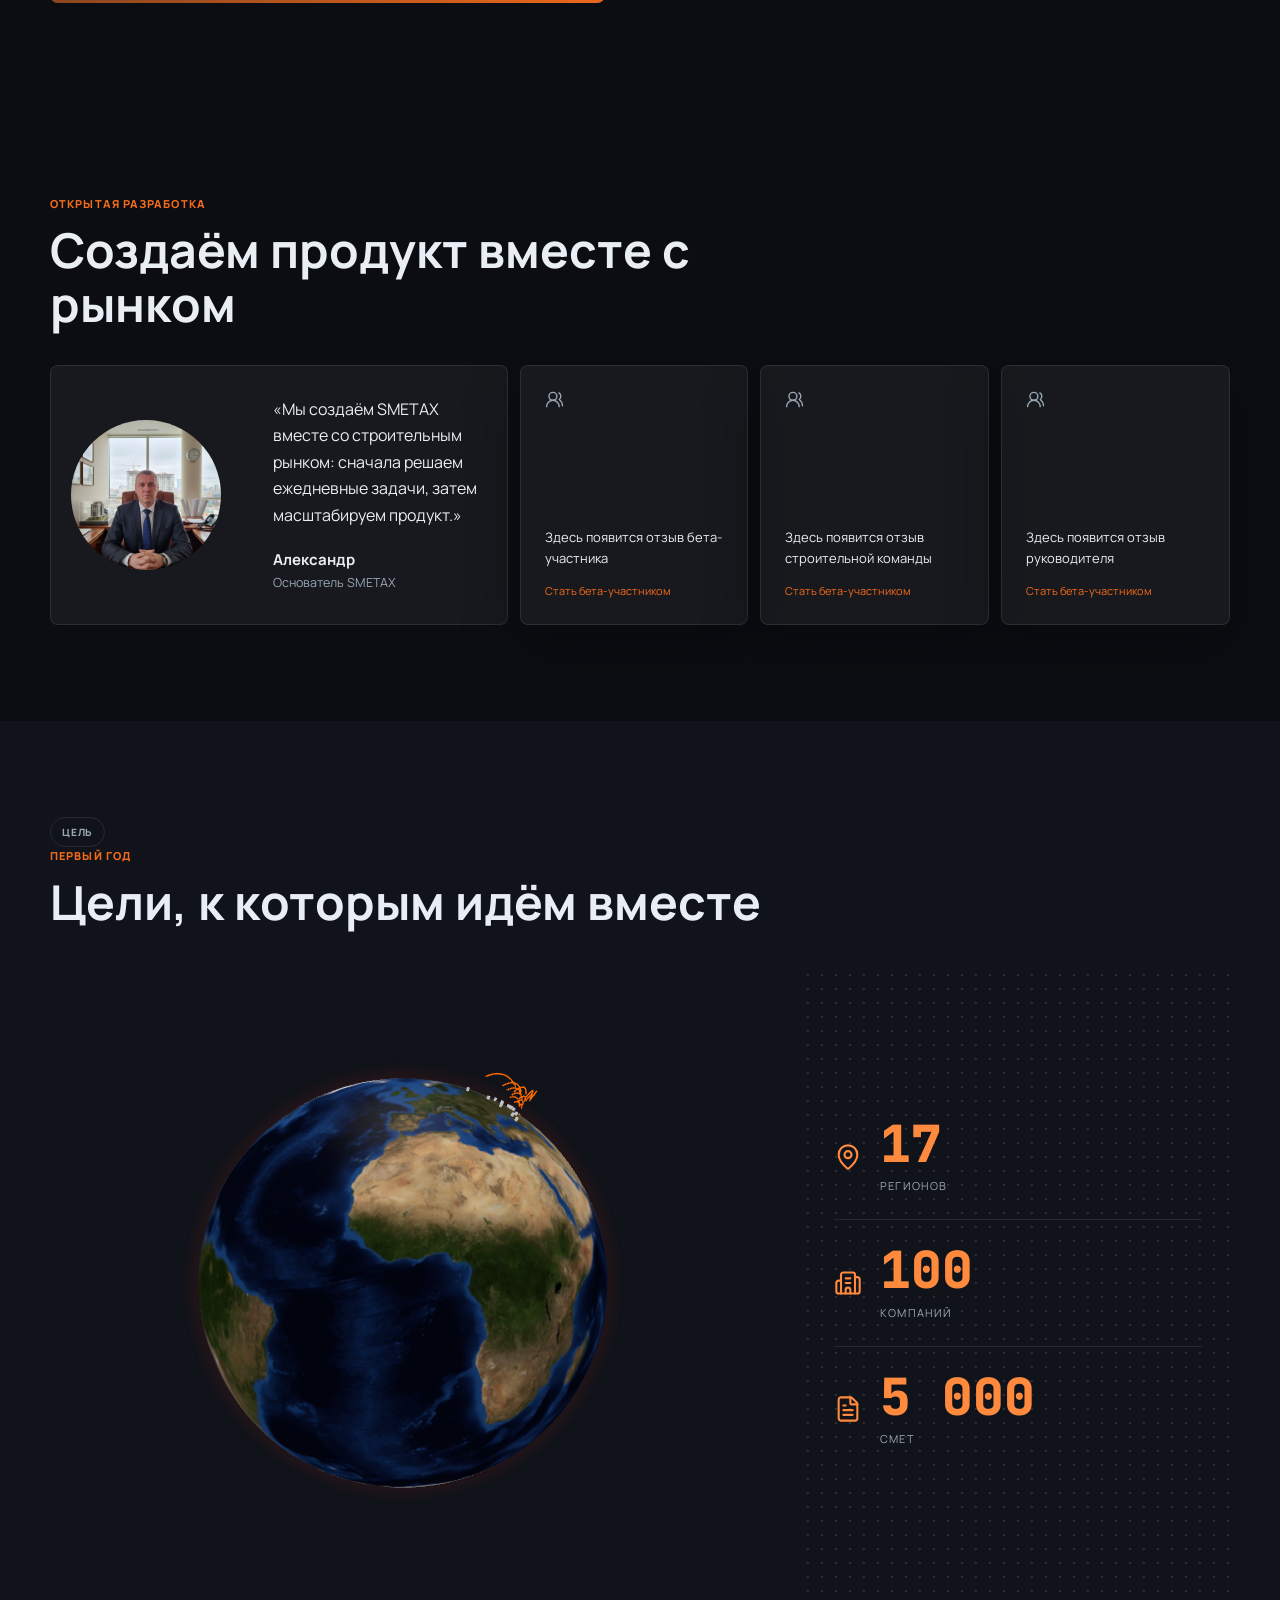
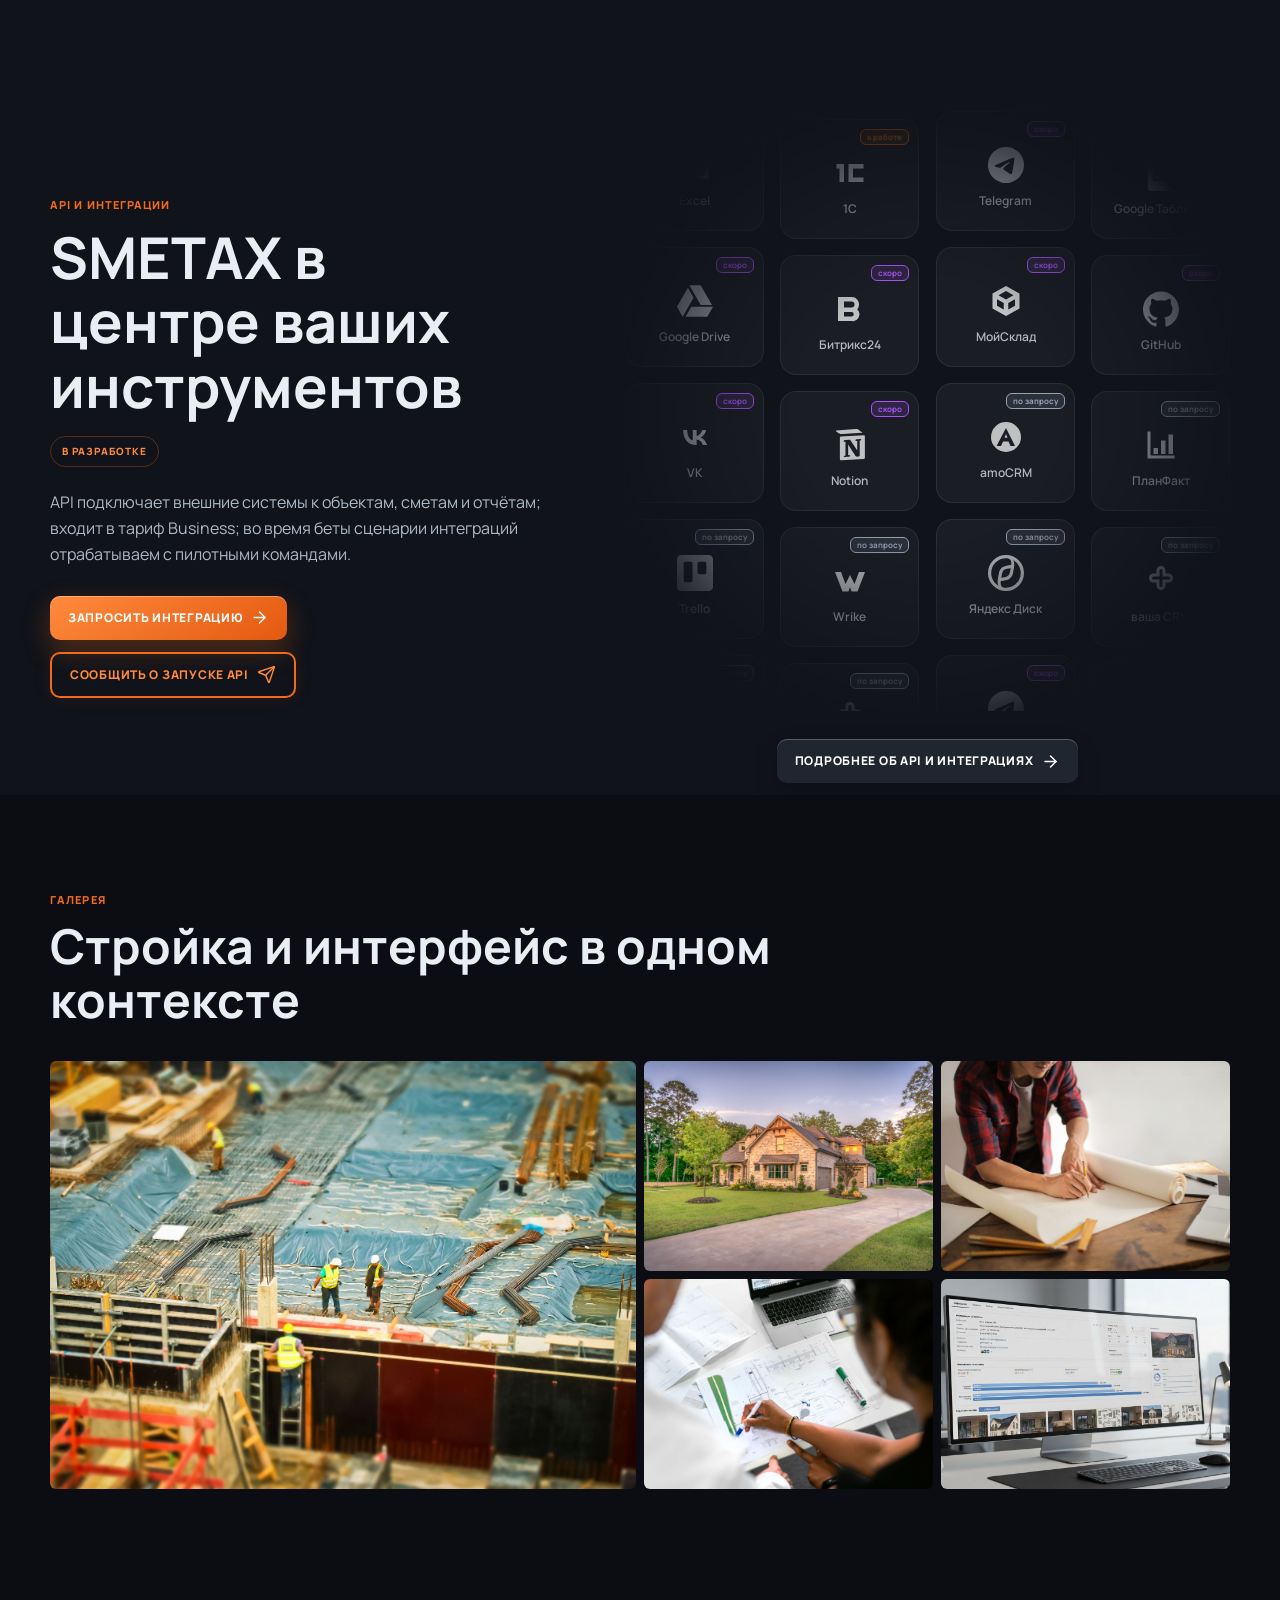
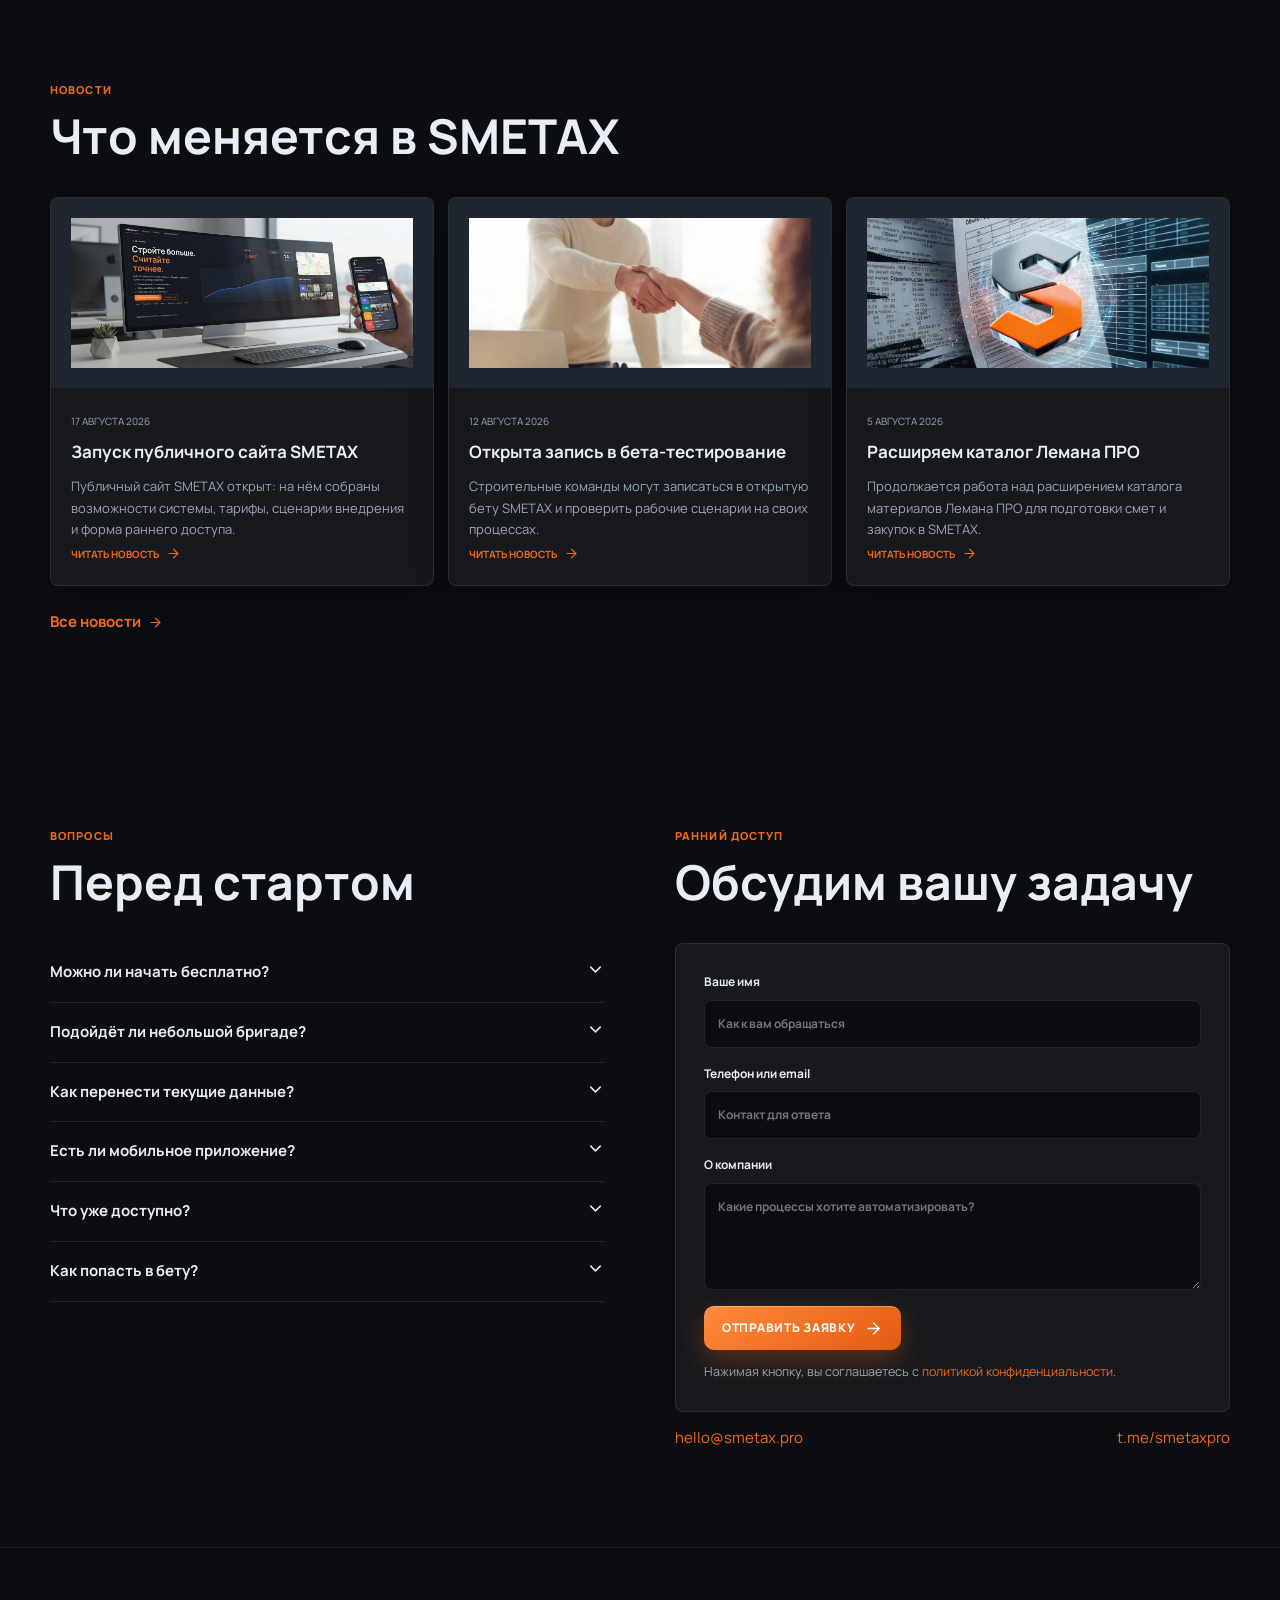
==== commit 646e483b: "Publish v11.9 final globe size" ====
--- a/index.html
+++ b/index.html
@@ -17,7 +17,7 @@
     <link rel="preconnect" href="https://fonts.gstatic.com" crossorigin />
     <link href="https://fonts.googleapis.com/css2?family=Manrope:wght@400;500;600;700;800&display=swap" rel="stylesheet" />
     <title>SMETAX — корпоративная система для строительных компаний</title>
-    <script type="module" crossorigin src="/assets/index-CWcCm-Qt.js"></script>
+    <script type="module" crossorigin src="/assets/index-BpQCj6o0.js"></script>
     <link rel="stylesheet" crossorigin href="/assets/index-AcnaBRL_.css">
   </head>
   <body>
